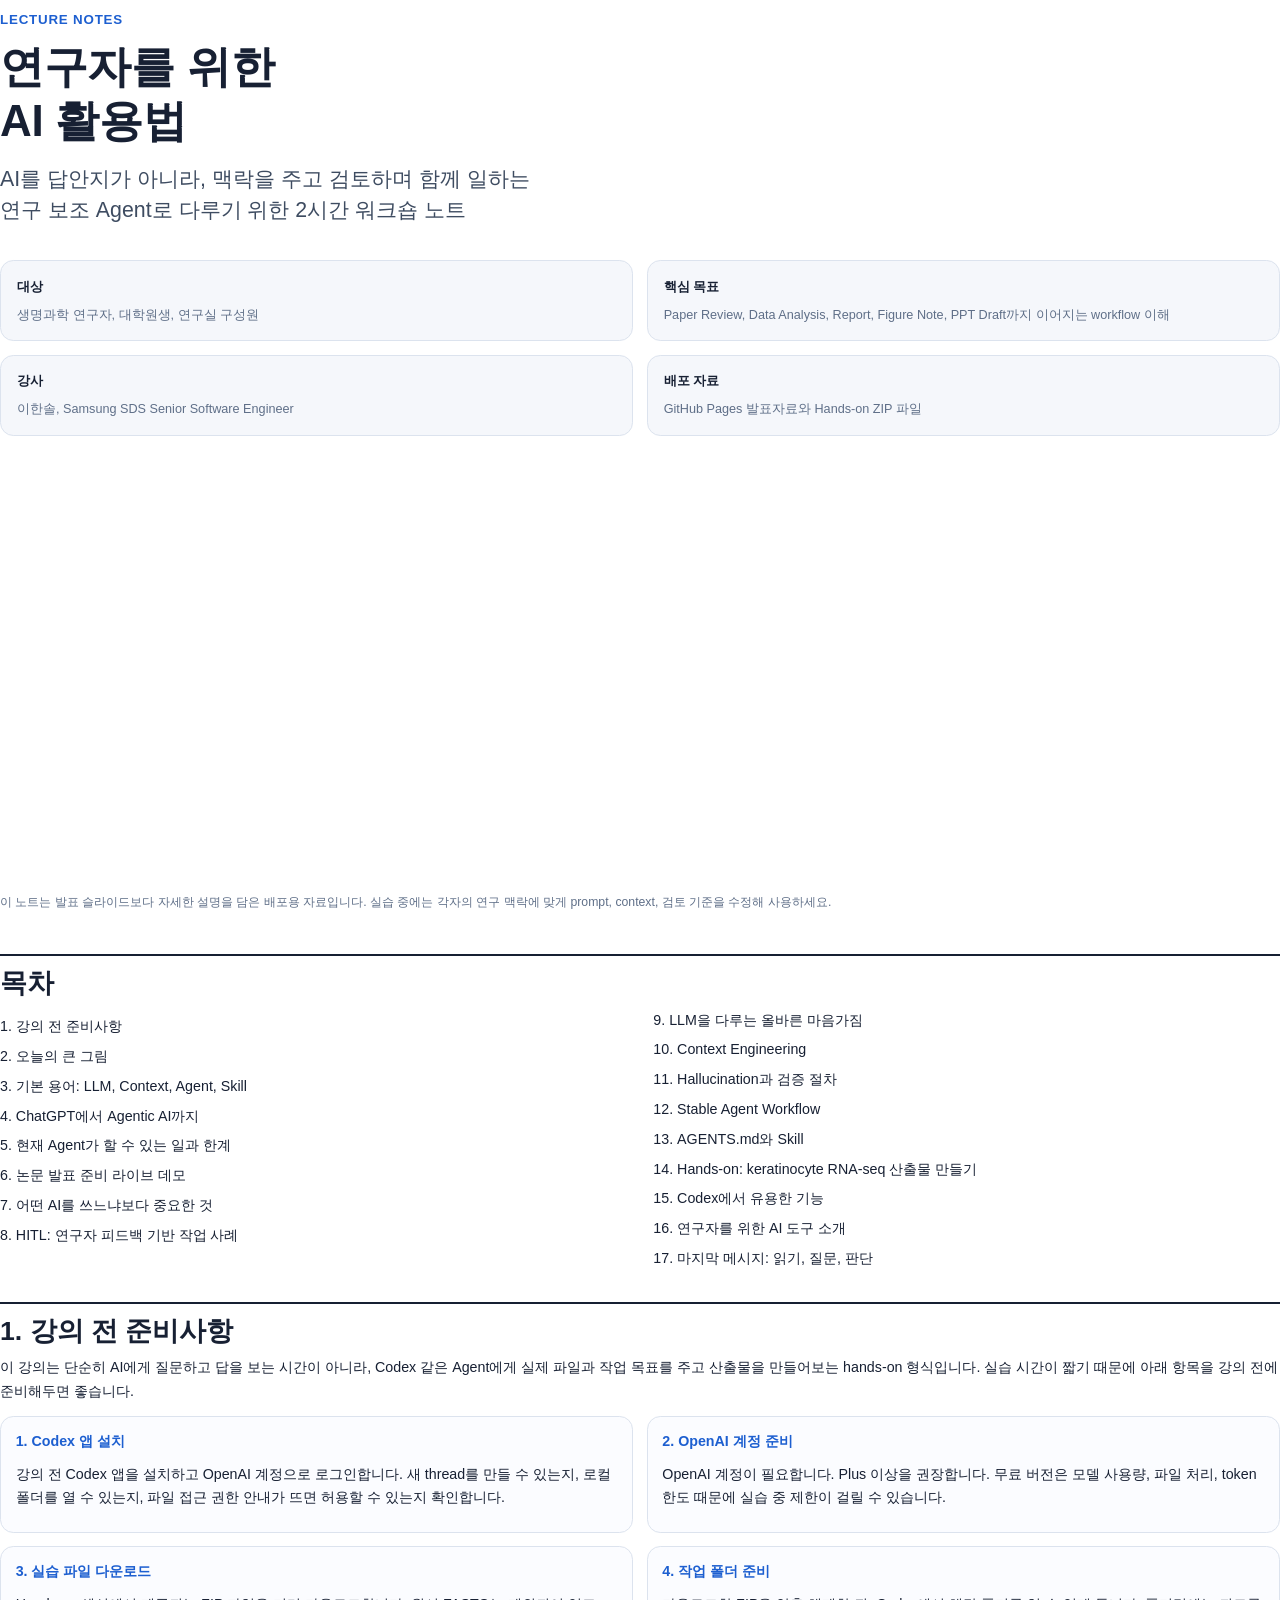
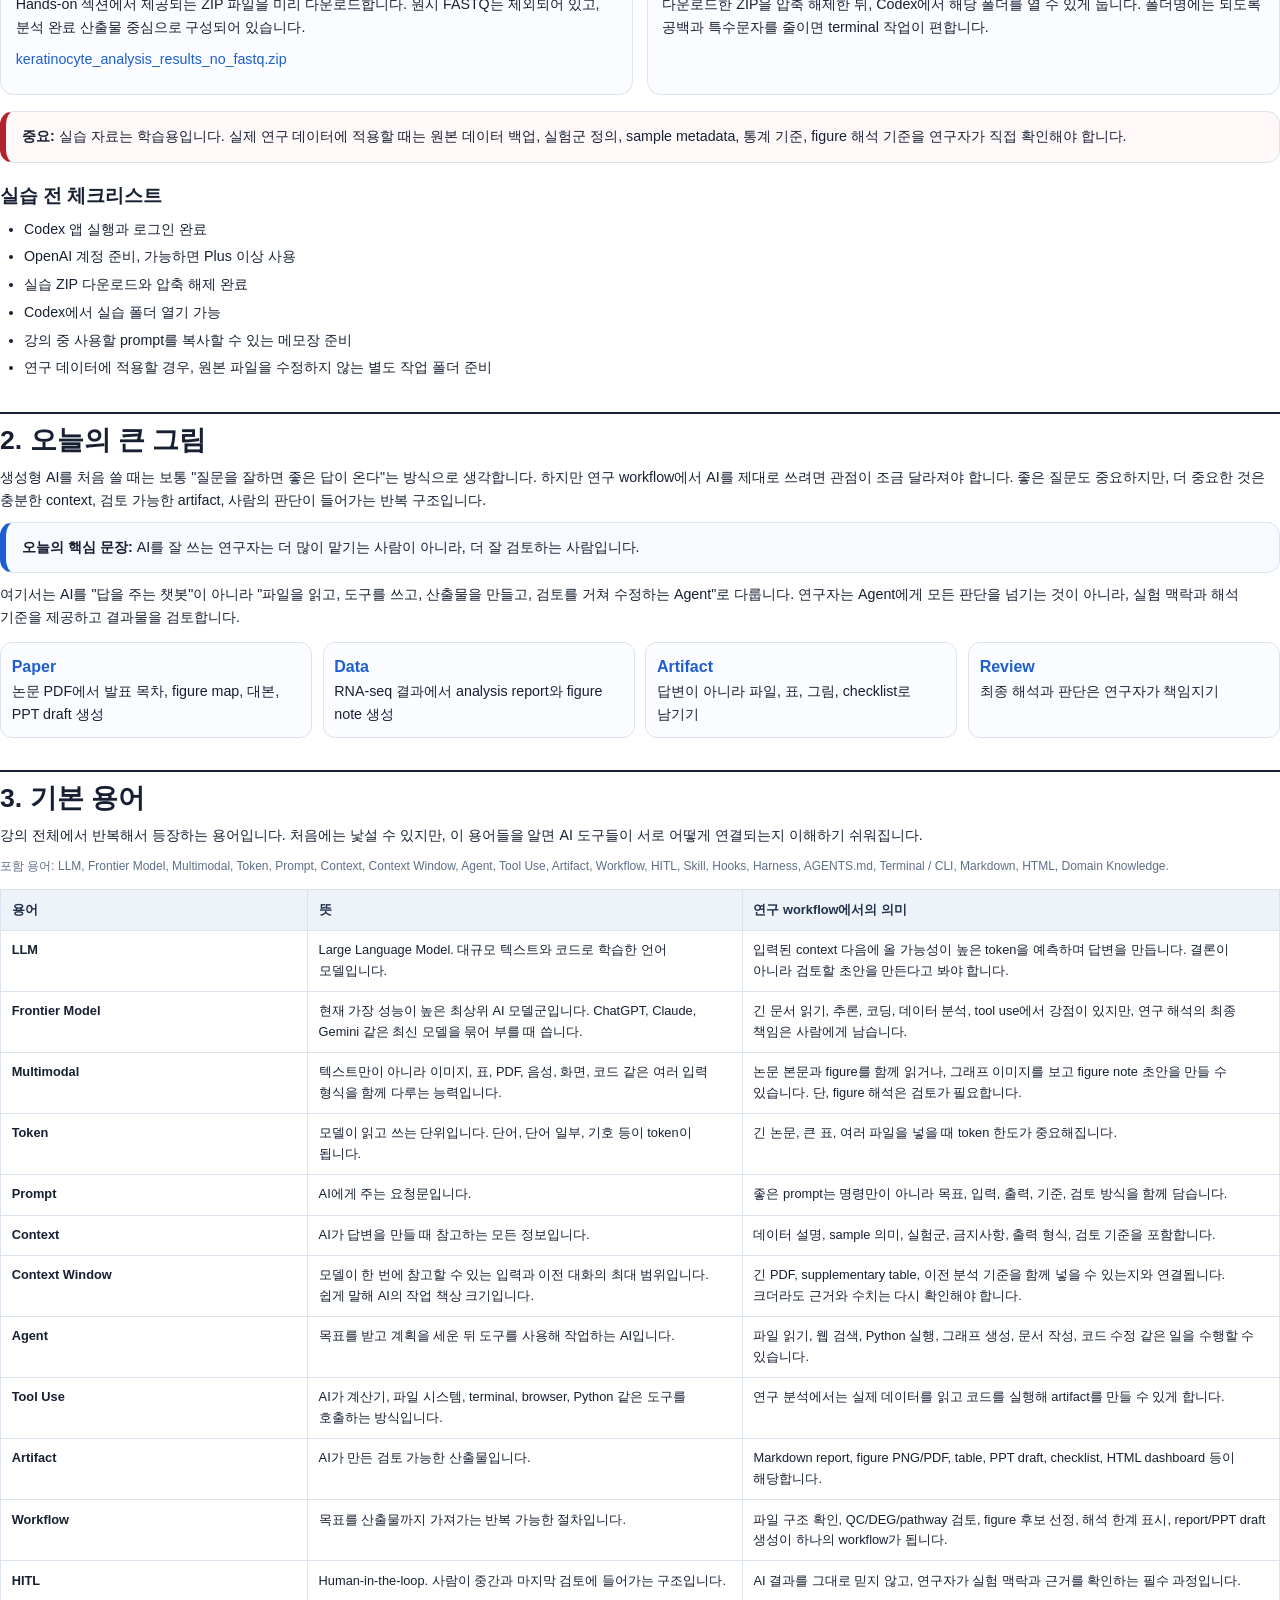
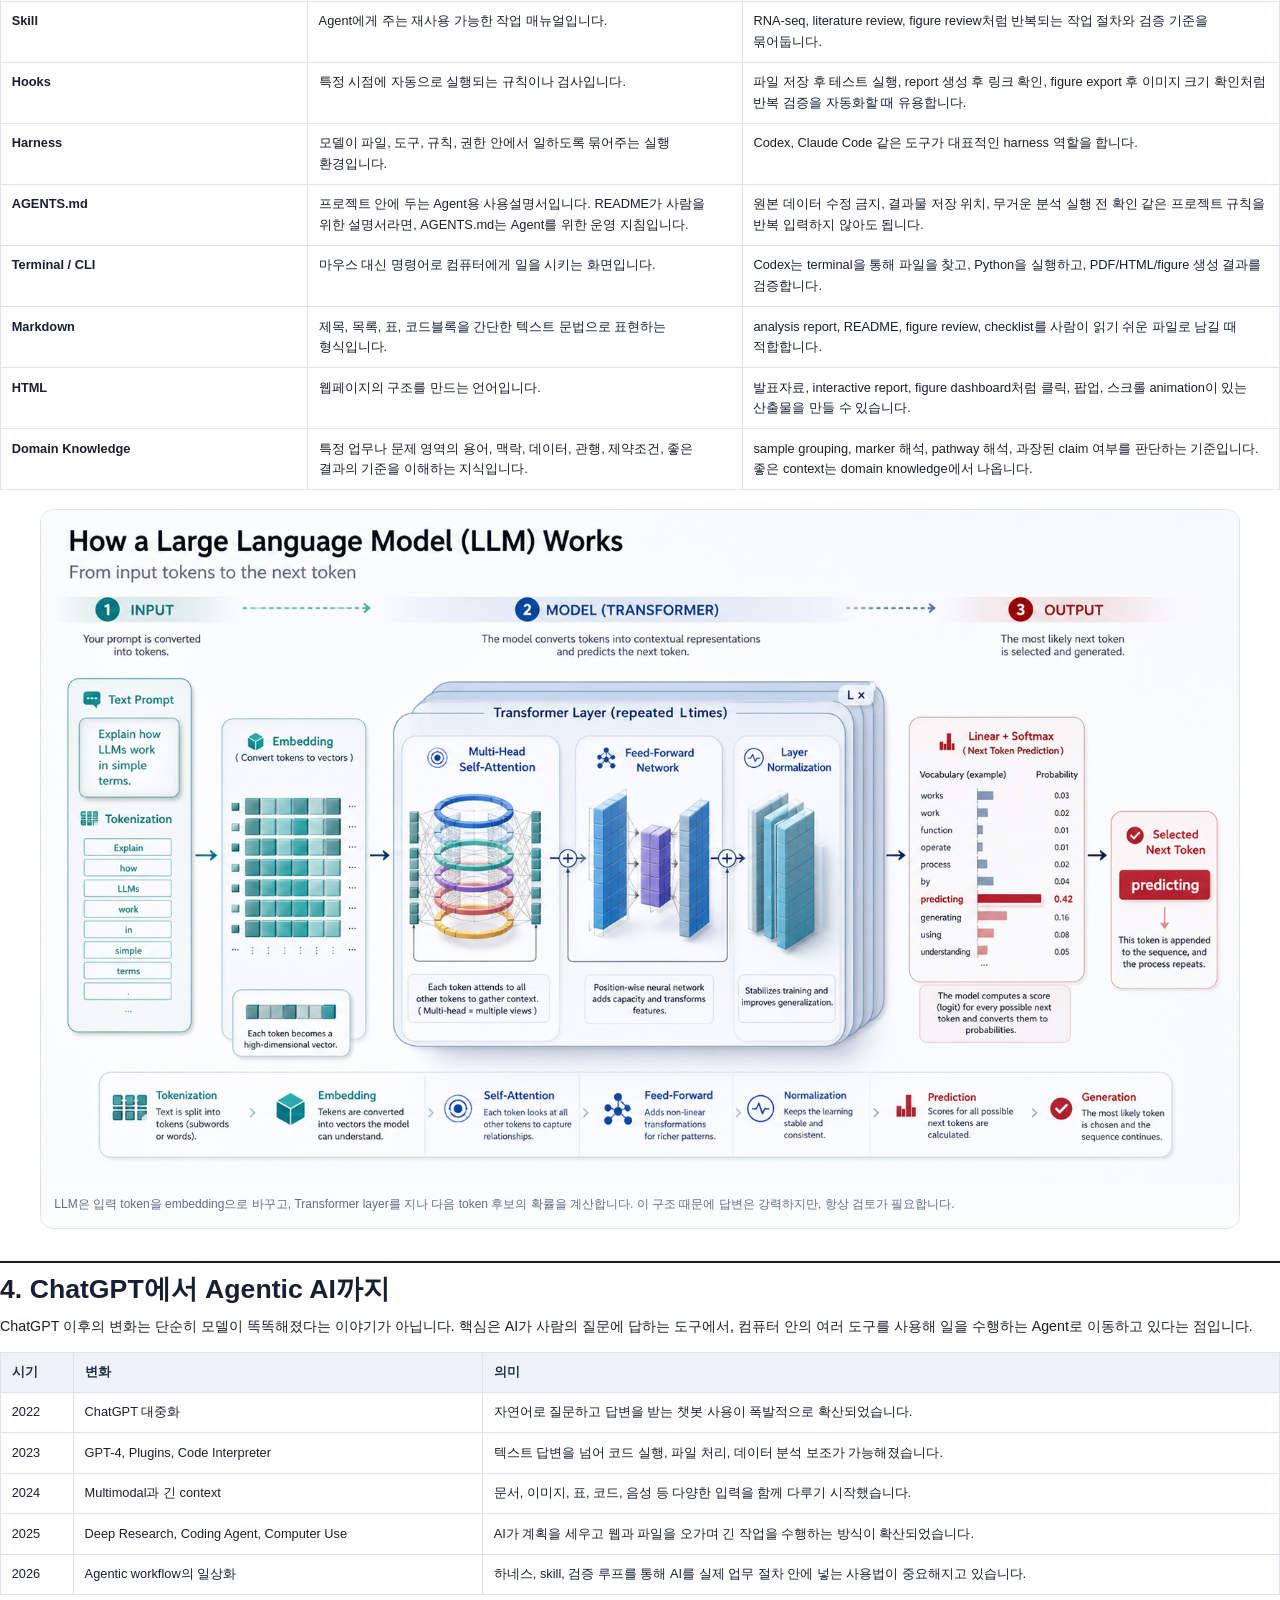
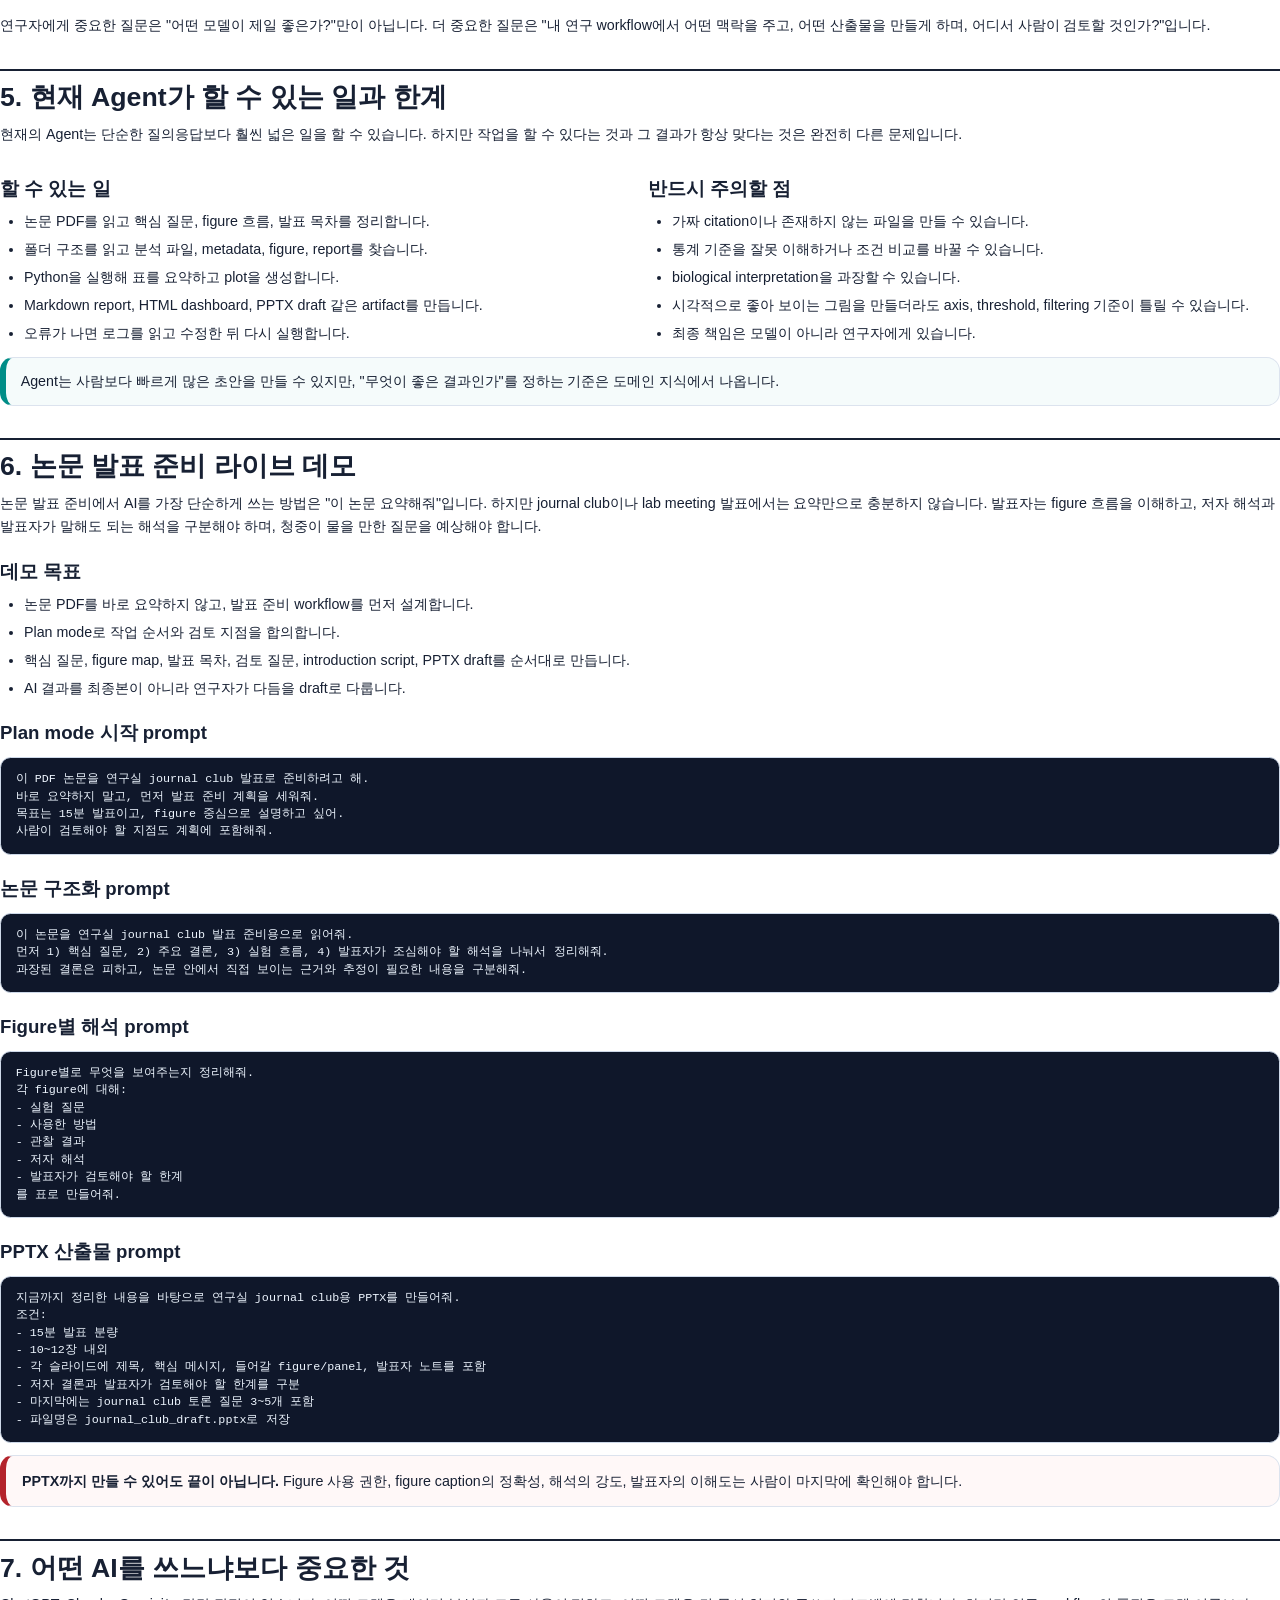
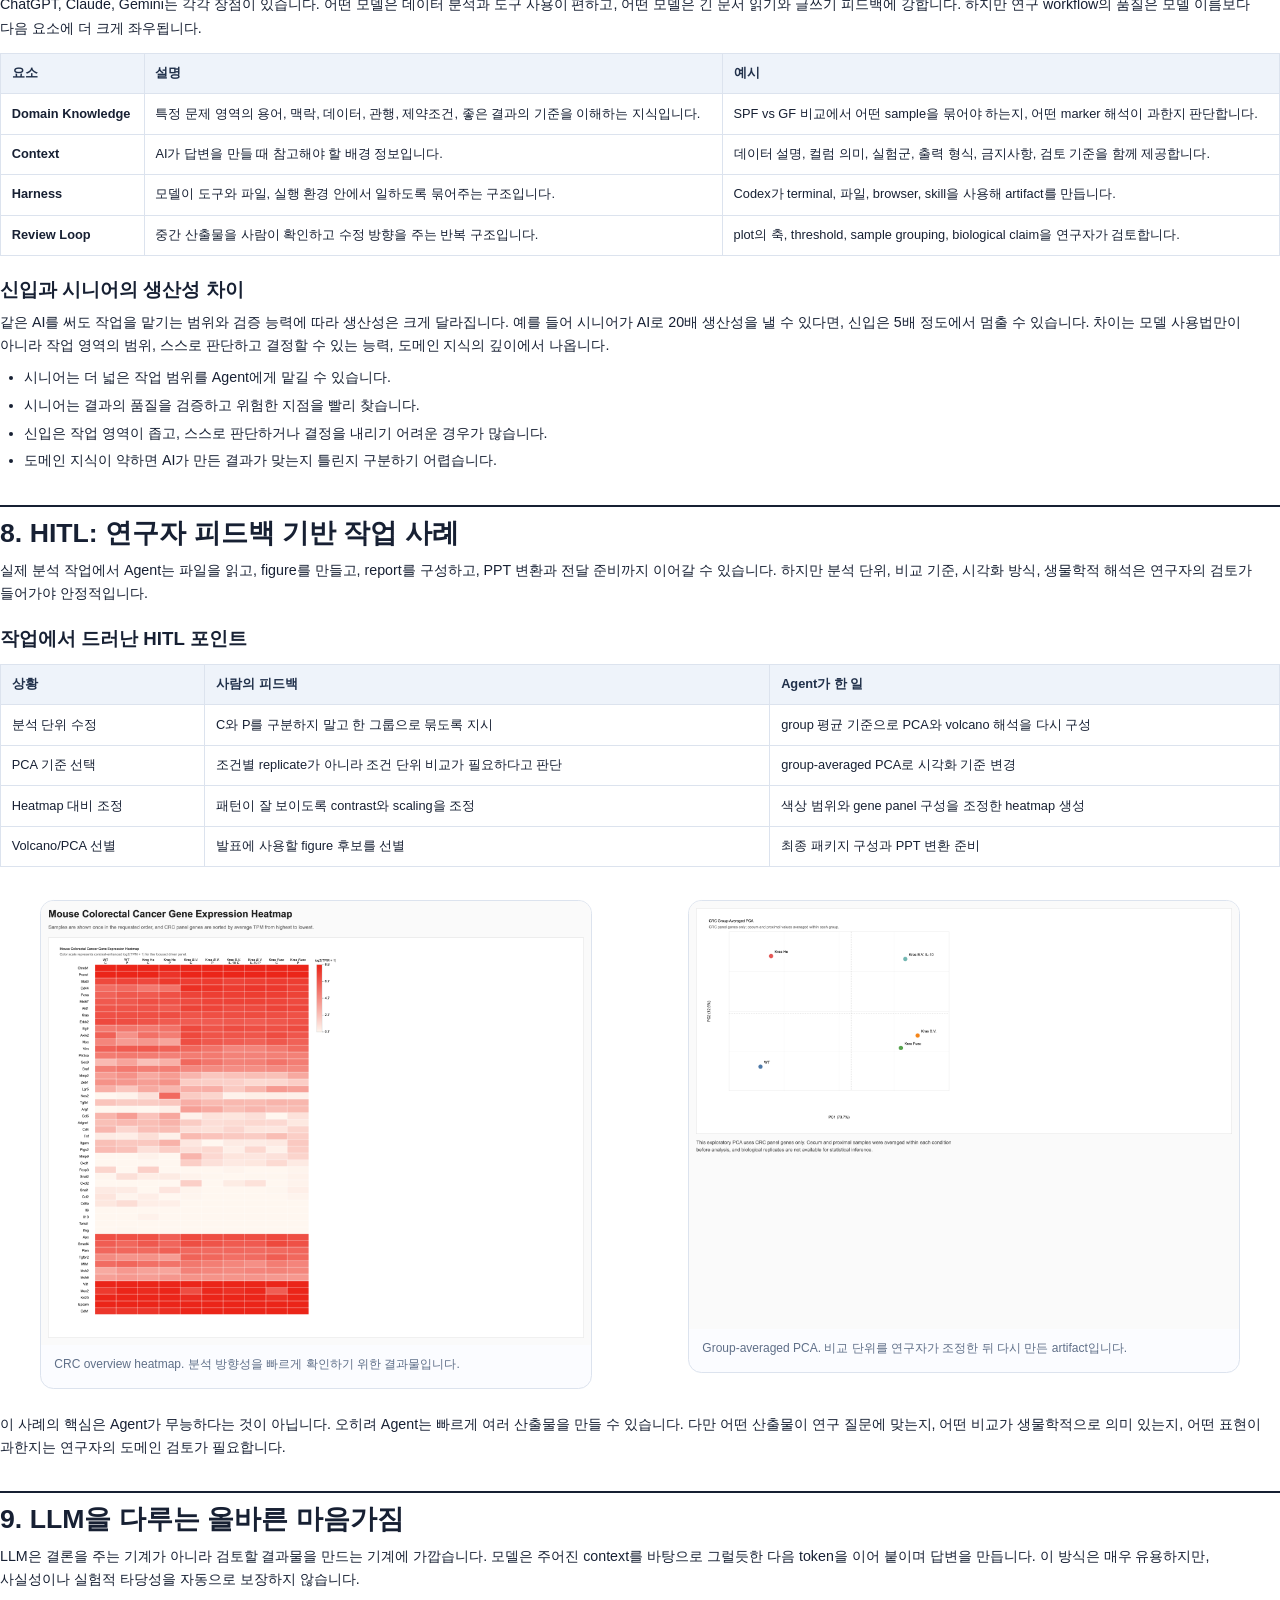
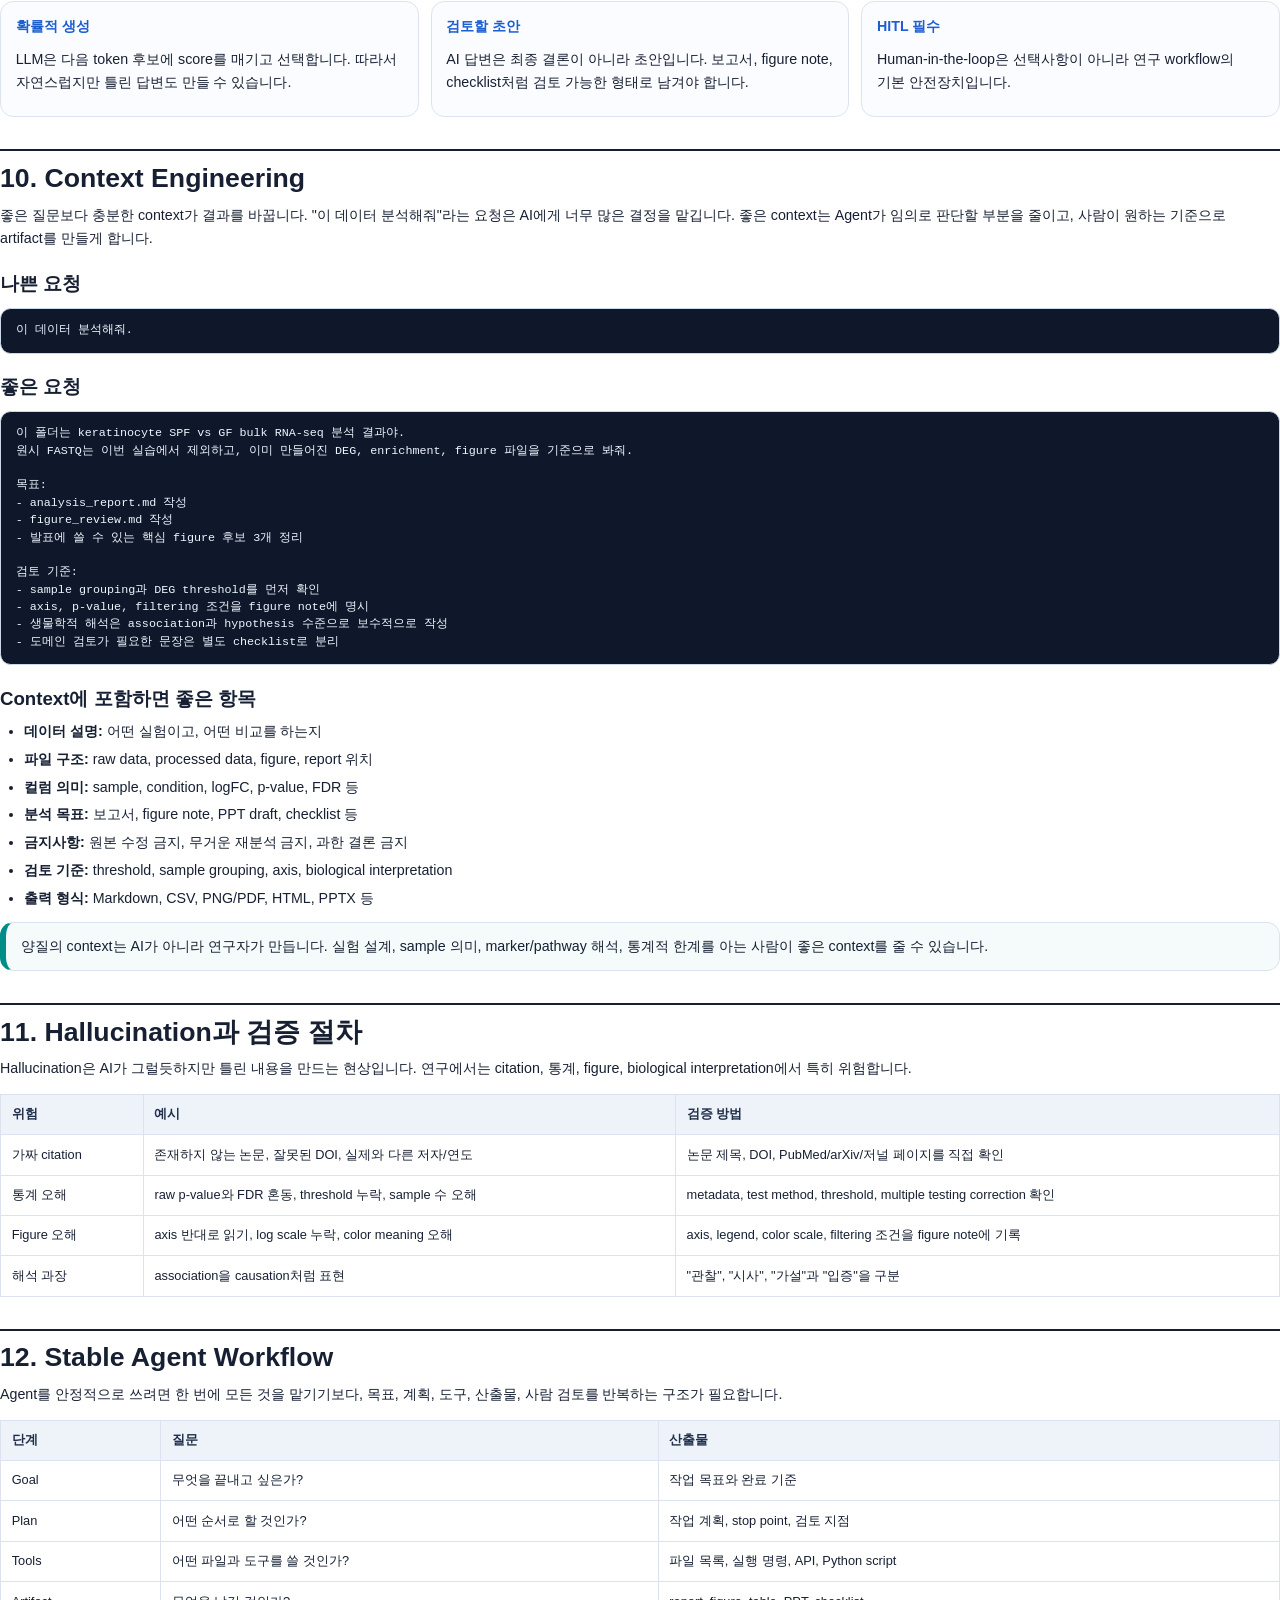
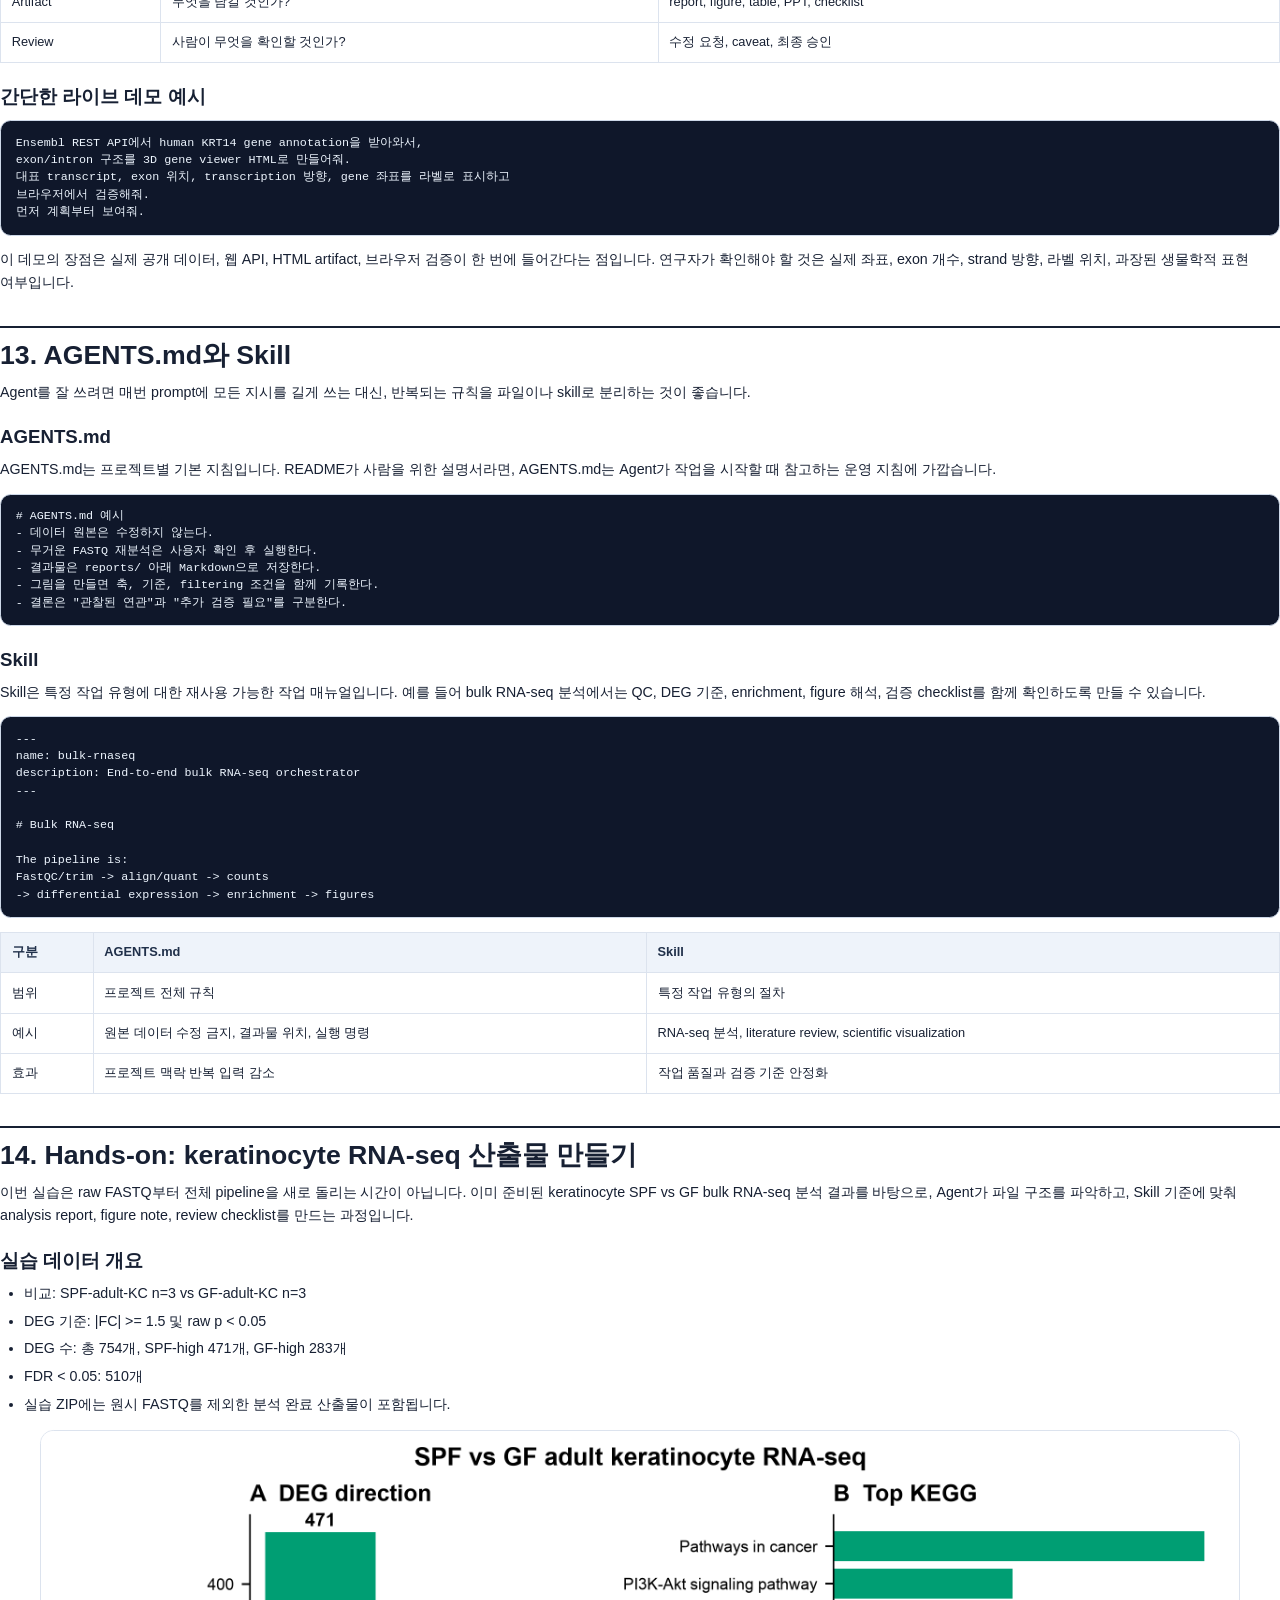
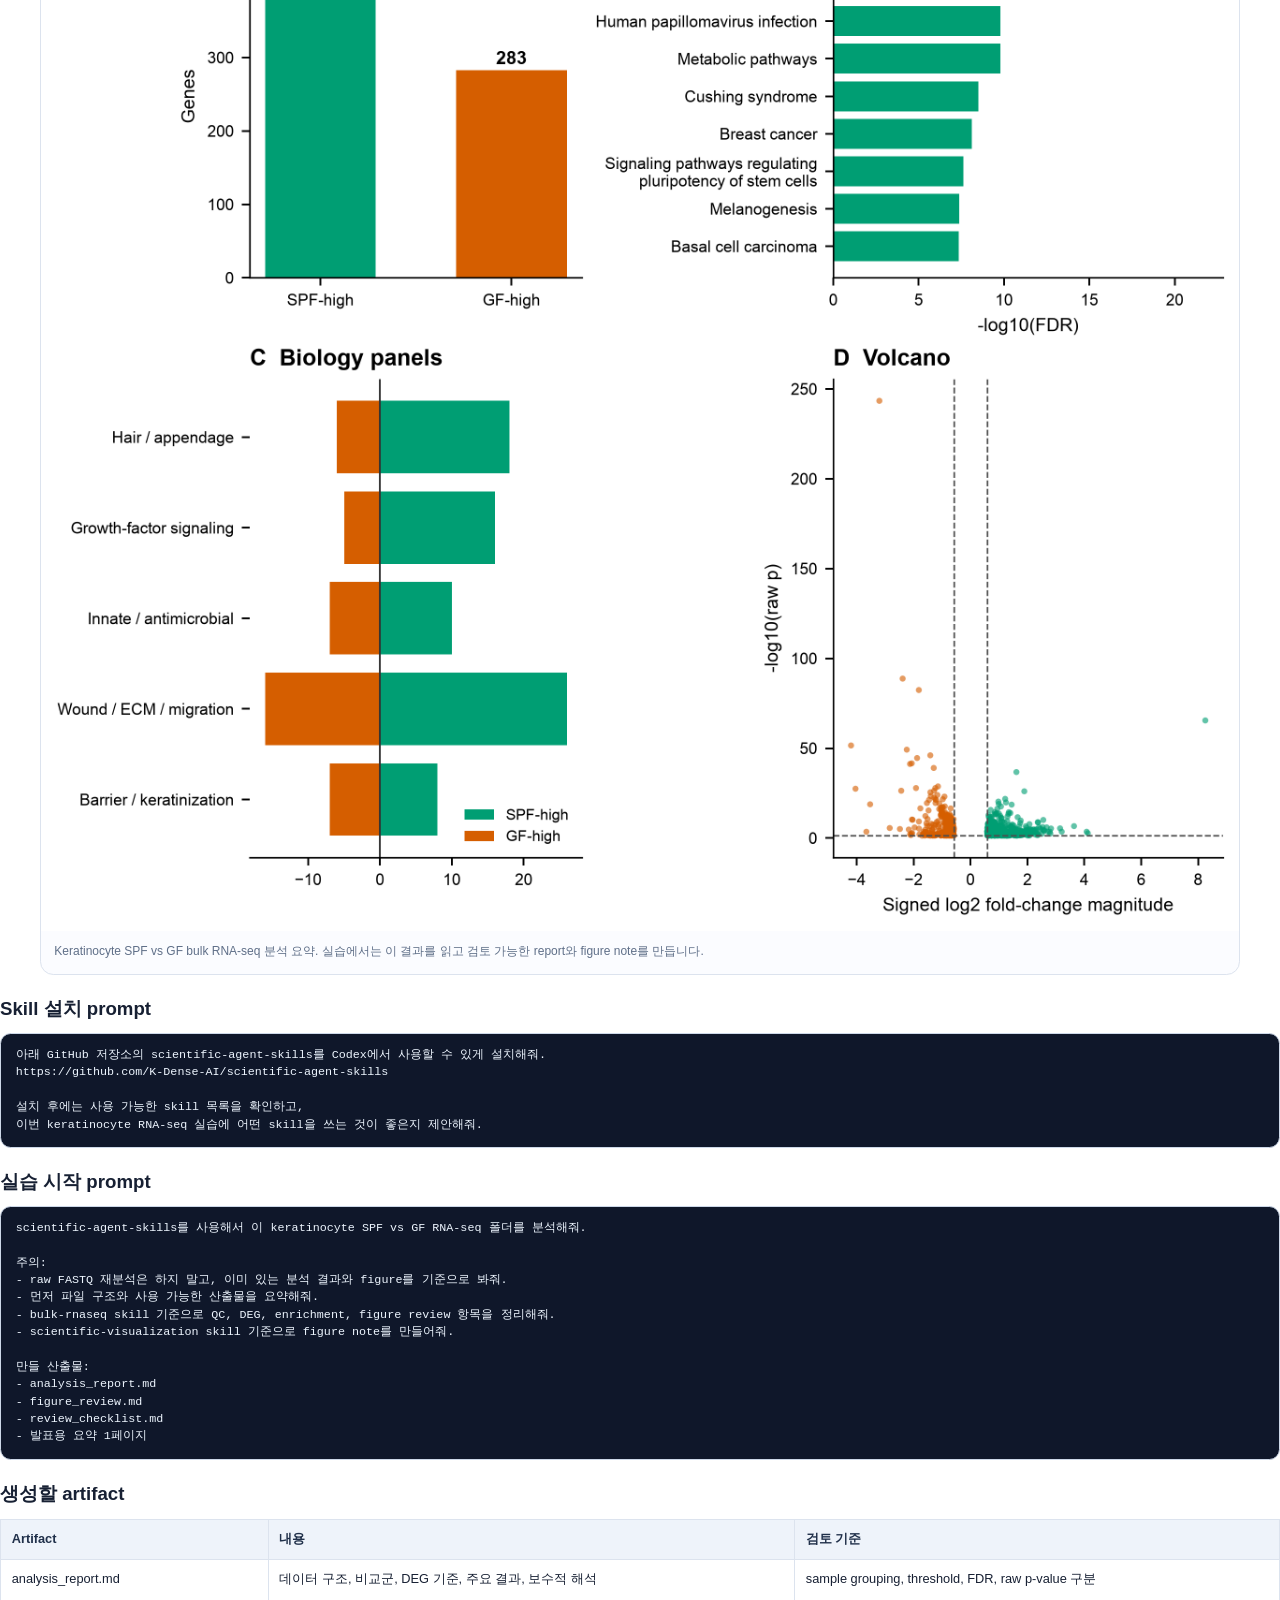
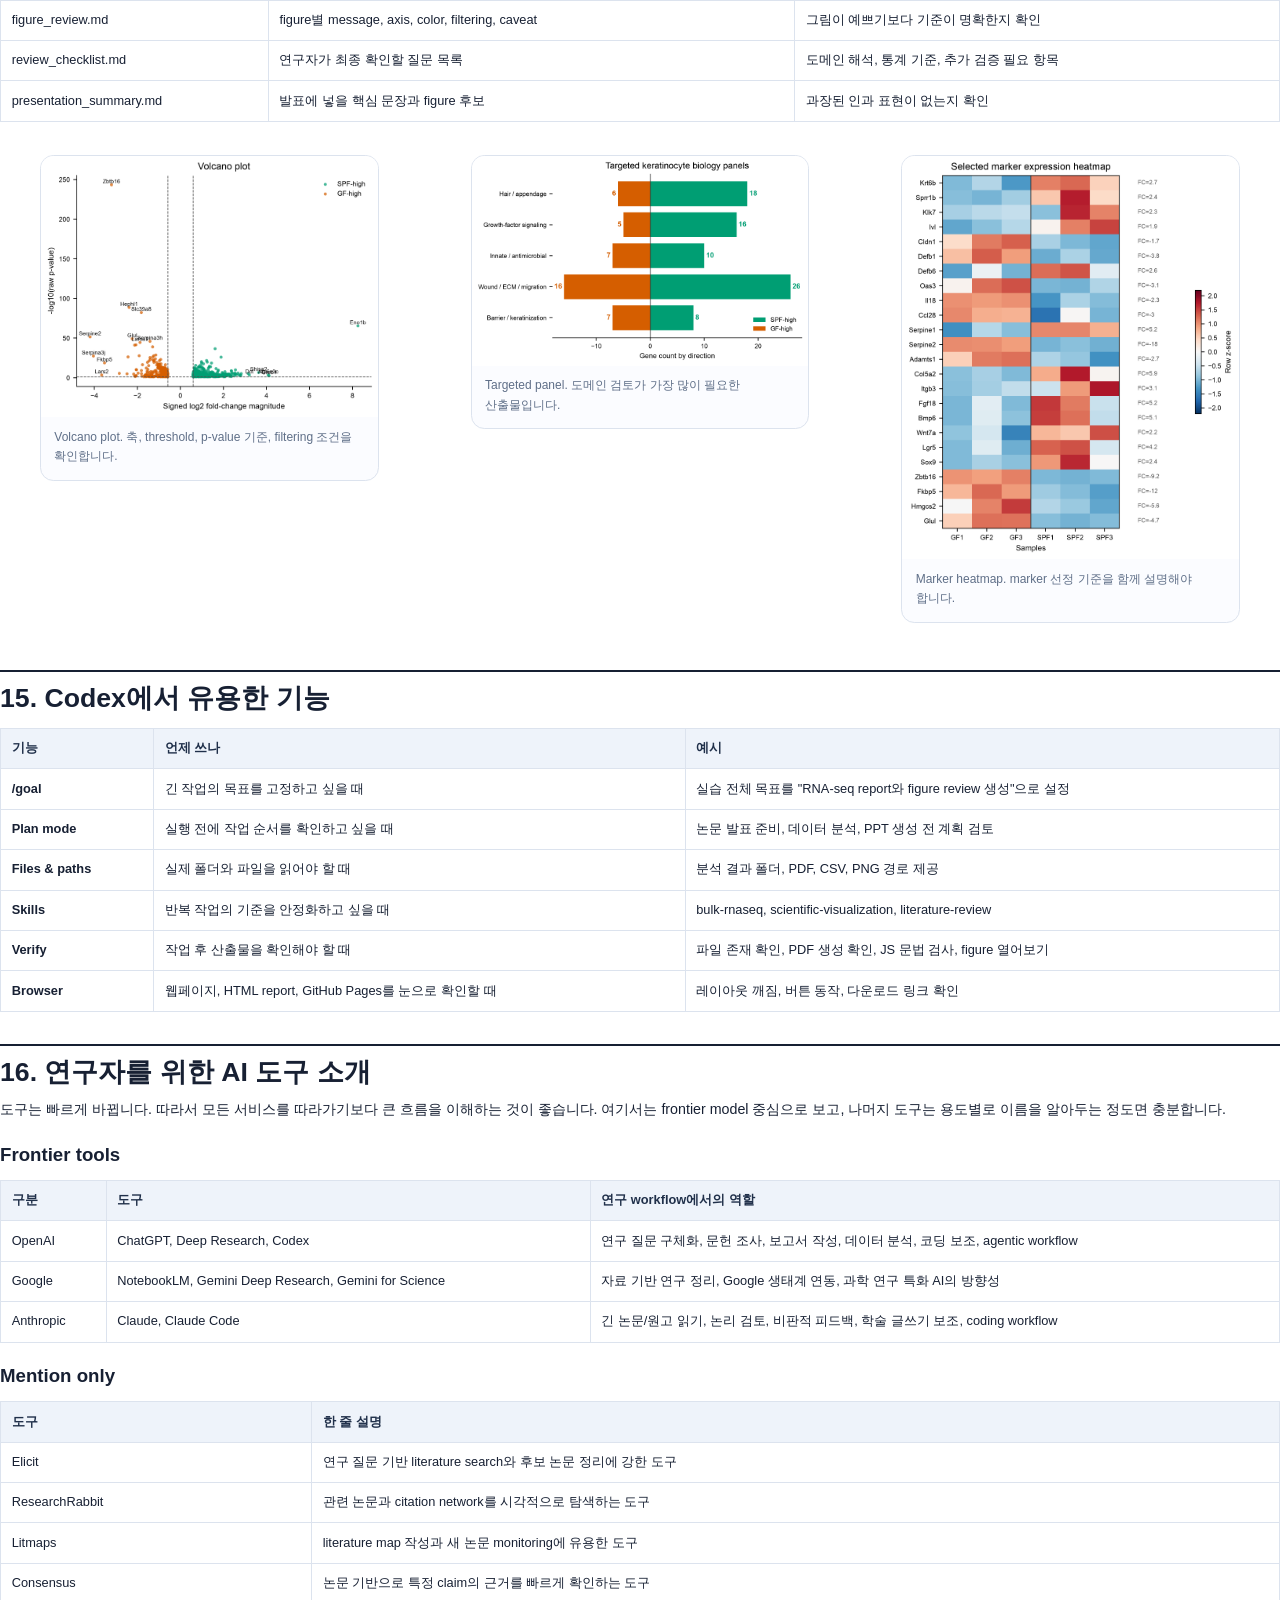
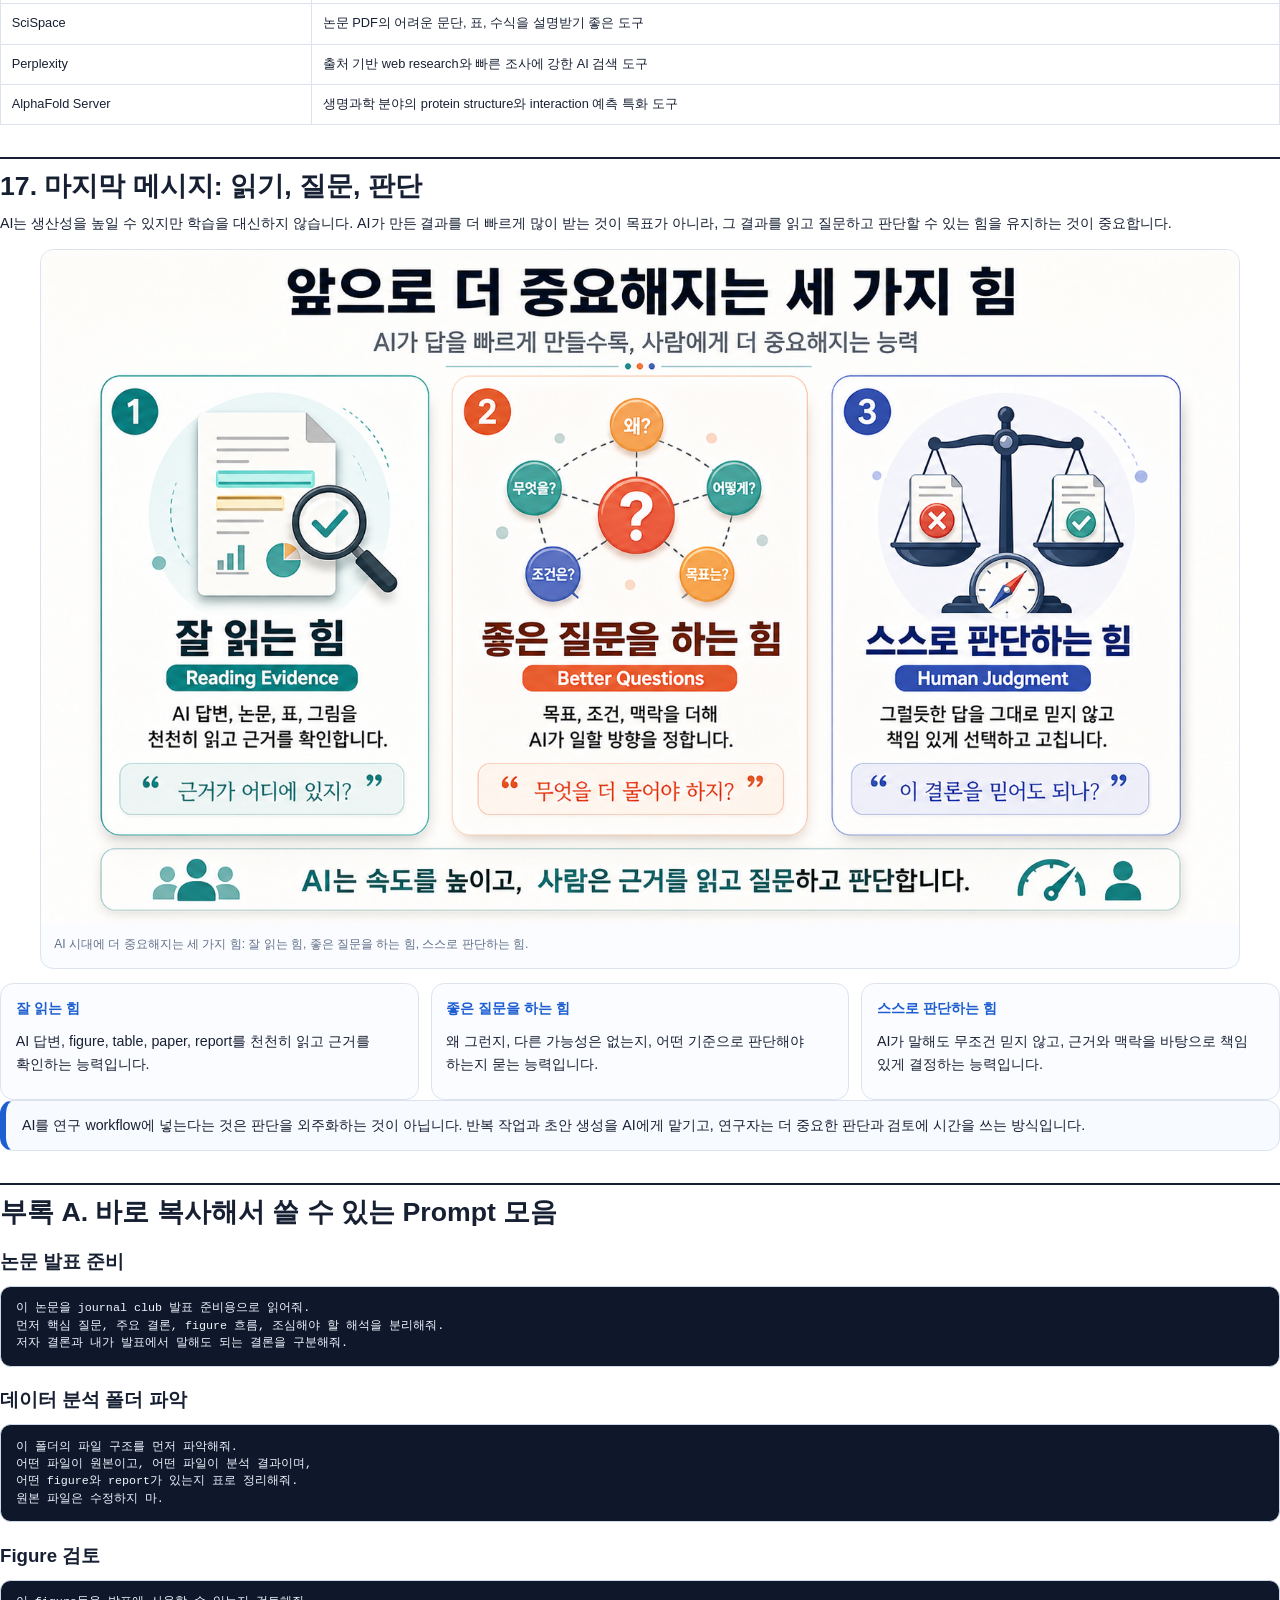
==== lecture-notes/ryus-lab-ai-lecture-notes.html @ 54bb50d1 "Anonymize research review case references" ====
<!doctype html>
<html lang="ko">
<head>
  <meta charset="utf-8" />
  <meta name="viewport" content="width=device-width, initial-scale=1" />
  <title>연구자를 위한 AI 활용법 강의 노트</title>
  <style>
    :root {
      --ink: #172033;
      --muted: #5f6f88;
      --light: #f5f7fb;
      --line: #dce3ee;
      --blue: #1d5fd0;
      --teal: #008d87;
      --red: #b4232b;
      --gold: #b7791f;
      --green: #247a4d;
    }

    @page {
      size: A4;
      margin: 18mm 16mm 18mm 16mm;
    }

    * {
      box-sizing: border-box;
    }

    body {
      margin: 0;
      color: var(--ink);
      background: white;
      font-family: "Apple SD Gothic Neo", "Noto Sans KR", "Malgun Gothic", Arial, sans-serif;
      font-size: 10.7pt;
      line-height: 1.62;
      word-break: keep-all;
    }

    a {
      color: var(--blue);
      text-decoration: none;
    }

    h1, h2, h3, h4 {
      margin: 0;
      line-height: 1.22;
      letter-spacing: 0;
      page-break-after: avoid;
    }

    h1 {
      font-size: 33pt;
      letter-spacing: -0.2pt;
    }

    h2 {
      margin-top: 24pt;
      padding-top: 8pt;
      border-top: 2px solid var(--ink);
      font-size: 20pt;
    }

    h3 {
      margin-top: 17pt;
      font-size: 14pt;
    }

    h4 {
      margin-top: 12pt;
      color: var(--blue);
      font-size: 11.5pt;
    }

    p {
      margin: 7pt 0;
    }

    ul, ol {
      margin: 7pt 0 9pt 18pt;
      padding: 0;
    }

    li {
      margin: 3.5pt 0;
    }

    code {
      padding: 1pt 3pt;
      border-radius: 4pt;
      background: #eef3fa;
      font-family: "SFMono-Regular", Consolas, monospace;
      font-size: 9pt;
    }

    pre {
      margin: 9pt 0;
      padding: 10pt 11pt;
      border: 1px solid #cdd8e8;
      border-radius: 8pt;
      background: #0f172a;
      color: #eef6ff;
      font-family: "SFMono-Regular", Consolas, monospace;
      font-size: 8.8pt;
      line-height: 1.48;
      white-space: pre-wrap;
      word-break: keep-all;
    }

    table {
      width: 100%;
      margin: 10pt 0 14pt;
      border-collapse: collapse;
      font-size: 9.6pt;
    }

    th, td {
      padding: 7pt 8pt;
      border: 1px solid var(--line);
      vertical-align: top;
    }

    th {
      background: #eef3fa;
      color: #20304a;
      text-align: left;
      font-weight: 800;
    }

    img {
      display: block;
      max-width: 100%;
      height: auto;
      border-radius: 10pt;
    }

    .cover {
      display: flex;
      min-height: 244mm;
      flex-direction: column;
      justify-content: space-between;
      page-break-after: always;
    }

    .eyebrow {
      color: var(--blue);
      font-size: 10pt;
      font-weight: 800;
      letter-spacing: 0.6pt;
      text-transform: uppercase;
    }

    .subtitle {
      margin-top: 12pt;
      color: #3e4c61;
      font-size: 16pt;
      line-height: 1.45;
    }

    .cover-meta {
      display: grid;
      grid-template-columns: 1fr 1fr;
      gap: 10pt;
      margin-top: 26pt;
    }

    .meta-card,
    .note,
    .callout,
    .warning,
    .check-card,
    .figure-card {
      border: 1px solid var(--line);
      border-radius: 10pt;
      background: #fff;
      page-break-inside: avoid;
    }

    .meta-card {
      padding: 11pt 12pt;
      background: var(--light);
    }

    .meta-card strong {
      display: block;
      margin-bottom: 4pt;
      font-size: 10pt;
    }

    .meta-card span {
      color: var(--muted);
      font-size: 9.5pt;
    }

    .cover-footer {
      color: var(--muted);
      font-size: 9.2pt;
    }

    .toc {
      page-break-after: always;
    }

    .toc ol {
      columns: 2;
      column-gap: 20pt;
      margin-left: 0;
      list-style-position: inside;
    }

    .toc li {
      break-inside: avoid;
      margin: 5pt 0;
    }

    .prep-grid {
      display: grid;
      grid-template-columns: 1fr 1fr;
      gap: 10pt;
      margin: 10pt 0 12pt;
    }

    .check-card {
      padding: 10pt 11pt;
      background: #fbfcff;
    }

    .check-card strong {
      display: block;
      margin-bottom: 4pt;
      color: var(--blue);
    }

    .callout {
      padding: 10pt 12pt;
      border-left: 5pt solid var(--blue);
      background: #f7faff;
    }

    .warning {
      padding: 10pt 12pt;
      border-left: 5pt solid var(--red);
      background: #fff8f8;
    }

    .note {
      padding: 9pt 11pt;
      border-left: 5pt solid var(--teal);
      background: #f5fbfb;
    }

    .tag-list {
      display: flex;
      flex-wrap: wrap;
      gap: 5pt;
      margin: 9pt 0;
    }

    .tag-list span {
      padding: 4pt 7pt;
      border: 1px solid var(--line);
      border-radius: 999pt;
      background: #fff;
      color: #334155;
      font-size: 8.8pt;
      font-weight: 700;
    }

    .two-col {
      display: grid;
      grid-template-columns: 1fr 1fr;
      gap: 12pt;
      align-items: start;
    }

    .three-col {
      display: grid;
      grid-template-columns: repeat(3, 1fr);
      gap: 9pt;
      align-items: start;
    }

    .figure-card {
      overflow: hidden;
      background: #fbfcff;
    }

    .figure-card img {
      width: 100%;
      border-radius: 0;
    }

    .figure-card figcaption {
      padding: 8pt 10pt 10pt;
      color: var(--muted);
      font-size: 9pt;
    }

    .page-break {
      page-break-before: always;
    }

    .small {
      color: var(--muted);
      font-size: 9pt;
    }

    .kpi {
      display: grid;
      grid-template-columns: repeat(4, 1fr);
      gap: 8pt;
      margin: 10pt 0;
    }

    .kpi div {
      padding: 8pt;
      border: 1px solid var(--line);
      border-radius: 9pt;
      background: #fbfcff;
    }

    .kpi strong {
      display: block;
      color: var(--blue);
      font-size: 12pt;
    }

    .section-label {
      margin-top: 18pt;
      color: var(--muted);
      font-size: 9pt;
      font-weight: 800;
      text-transform: uppercase;
    }

    .compact-list li {
      margin: 2.5pt 0;
    }

    .term-table th:first-child,
    .term-table td:first-child {
      width: 24%;
      white-space: nowrap;
    }

    .term-table th:nth-child(2),
    .term-table td:nth-child(2) {
      width: 34%;
    }

    .term-table tr {
      page-break-inside: avoid;
    }

    @media print {
      .no-print {
        display: none;
      }
    }
  </style>
</head>
<body>
  <section class="cover">
    <div>
      <p class="eyebrow">Lecture Notes</p>
      <h1>연구자를 위한<br>AI 활용법</h1>
      <p class="subtitle">
        AI를 답안지가 아니라, 맥락을 주고 검토하며 함께 일하는<br>
        연구 보조 Agent로 다루기 위한 2시간 워크숍 노트
      </p>
      <div class="cover-meta">
        <div class="meta-card">
          <strong>대상</strong>
          <span>생명과학 연구자, 대학원생, 연구실 구성원</span>
        </div>
        <div class="meta-card">
          <strong>핵심 목표</strong>
          <span>Paper Review, Data Analysis, Report, Figure Note, PPT Draft까지 이어지는 workflow 이해</span>
        </div>
        <div class="meta-card">
          <strong>강사</strong>
          <span>이한솔, Samsung SDS Senior Software Engineer</span>
        </div>
        <div class="meta-card">
          <strong>배포 자료</strong>
          <span>GitHub Pages 발표자료와 Hands-on ZIP 파일</span>
        </div>
      </div>
    </div>
    <p class="cover-footer">
      이 노트는 발표 슬라이드보다 자세한 설명을 담은 배포용 자료입니다. 실습 중에는 각자의 연구 맥락에 맞게 prompt, context, 검토 기준을 수정해 사용하세요.
    </p>
  </section>

  <section class="toc">
    <h2>목차</h2>
    <ol>
      <li>강의 전 준비사항</li>
      <li>오늘의 큰 그림</li>
      <li>기본 용어: LLM, Context, Agent, Skill</li>
      <li>ChatGPT에서 Agentic AI까지</li>
      <li>현재 Agent가 할 수 있는 일과 한계</li>
      <li>논문 발표 준비 라이브 데모</li>
      <li>어떤 AI를 쓰느냐보다 중요한 것</li>
      <li>HITL: 연구자 피드백 기반 작업 사례</li>
      <li>LLM을 다루는 올바른 마음가짐</li>
      <li>Context Engineering</li>
      <li>Hallucination과 검증 절차</li>
      <li>Stable Agent Workflow</li>
      <li>AGENTS.md와 Skill</li>
      <li>Hands-on: keratinocyte RNA-seq 산출물 만들기</li>
      <li>Codex에서 유용한 기능</li>
      <li>연구자를 위한 AI 도구 소개</li>
      <li>마지막 메시지: 읽기, 질문, 판단</li>
    </ol>
  </section>

  <section>
    <h2>1. 강의 전 준비사항</h2>
    <p>
      이 강의는 단순히 AI에게 질문하고 답을 보는 시간이 아니라, Codex 같은 Agent에게 실제 파일과 작업 목표를 주고 산출물을 만들어보는 hands-on 형식입니다. 실습 시간이 짧기 때문에 아래 항목을 강의 전에 준비해두면 좋습니다.
    </p>

    <div class="prep-grid">
      <div class="check-card">
        <strong>1. Codex 앱 설치</strong>
        <p>강의 전 Codex 앱을 설치하고 OpenAI 계정으로 로그인합니다. 새 thread를 만들 수 있는지, 로컬 폴더를 열 수 있는지, 파일 접근 권한 안내가 뜨면 허용할 수 있는지 확인합니다.</p>
      </div>
      <div class="check-card">
        <strong>2. OpenAI 계정 준비</strong>
        <p>OpenAI 계정이 필요합니다. Plus 이상을 권장합니다. 무료 버전은 모델 사용량, 파일 처리, token 한도 때문에 실습 중 제한이 걸릴 수 있습니다.</p>
      </div>
      <div class="check-card">
        <strong>3. 실습 파일 다운로드</strong>
        <p>Hands-on 섹션에서 제공되는 ZIP 파일을 미리 다운로드합니다. 원시 FASTQ는 제외되어 있고, 분석 완료 산출물 중심으로 구성되어 있습니다.</p>
        <p><a href="https://hsolemio-lee.github.io/ryus-lab-ai-lecture/assets/downloads/keratinocyte_analysis_results_no_fastq.zip">keratinocyte_analysis_results_no_fastq.zip</a></p>
      </div>
      <div class="check-card">
        <strong>4. 작업 폴더 준비</strong>
        <p>다운로드한 ZIP을 압축 해제한 뒤, Codex에서 해당 폴더를 열 수 있게 둡니다. 폴더명에는 되도록 공백과 특수문자를 줄이면 terminal 작업이 편합니다.</p>
      </div>
    </div>

    <div class="warning">
      <strong>중요:</strong> 실습 자료는 학습용입니다. 실제 연구 데이터에 적용할 때는 원본 데이터 백업, 실험군 정의, sample metadata, 통계 기준, figure 해석 기준을 연구자가 직접 확인해야 합니다.
    </div>

    <h3>실습 전 체크리스트</h3>
    <ul>
      <li>Codex 앱 실행과 로그인 완료</li>
      <li>OpenAI 계정 준비, 가능하면 Plus 이상 사용</li>
      <li>실습 ZIP 다운로드와 압축 해제 완료</li>
      <li>Codex에서 실습 폴더 열기 가능</li>
      <li>강의 중 사용할 prompt를 복사할 수 있는 메모장 준비</li>
      <li>연구 데이터에 적용할 경우, 원본 파일을 수정하지 않는 별도 작업 폴더 준비</li>
    </ul>
  </section>

  <section>
    <h2>2. 오늘의 큰 그림</h2>
    <p>
      생성형 AI를 처음 쓸 때는 보통 "질문을 잘하면 좋은 답이 온다"는 방식으로 생각합니다. 하지만 연구 workflow에서 AI를 제대로 쓰려면 관점이 조금 달라져야 합니다. 좋은 질문도 중요하지만, 더 중요한 것은 충분한 context, 검토 가능한 artifact, 사람의 판단이 들어가는 반복 구조입니다.
    </p>
    <div class="callout">
      <strong>오늘의 핵심 문장:</strong> AI를 잘 쓰는 연구자는 더 많이 맡기는 사람이 아니라, 더 잘 검토하는 사람입니다.
    </div>
    <p>
      여기서는 AI를 "답을 주는 챗봇"이 아니라 "파일을 읽고, 도구를 쓰고, 산출물을 만들고, 검토를 거쳐 수정하는 Agent"로 다룹니다. 연구자는 Agent에게 모든 판단을 넘기는 것이 아니라, 실험 맥락과 해석 기준을 제공하고 결과물을 검토합니다.
    </p>
    <div class="kpi">
      <div><strong>Paper</strong><span>논문 PDF에서 발표 목차, figure map, 대본, PPT draft 생성</span></div>
      <div><strong>Data</strong><span>RNA-seq 결과에서 analysis report와 figure note 생성</span></div>
      <div><strong>Artifact</strong><span>답변이 아니라 파일, 표, 그림, checklist로 남기기</span></div>
      <div><strong>Review</strong><span>최종 해석과 판단은 연구자가 책임지기</span></div>
    </div>
  </section>

  <section>
    <h2>3. 기본 용어</h2>
    <p>
      강의 전체에서 반복해서 등장하는 용어입니다. 처음에는 낯설 수 있지만, 이 용어들을 알면 AI 도구들이 서로 어떻게 연결되는지 이해하기 쉬워집니다.
    </p>
    <p class="small">
      포함 용어: LLM, Frontier Model, Multimodal, Token, Prompt, Context, Context Window, Agent, Tool Use, Artifact, Workflow, HITL, Skill, Hooks, Harness, AGENTS.md, Terminal / CLI, Markdown, HTML, Domain Knowledge.
    </p>

    <table class="term-table">
      <thead>
        <tr><th>용어</th><th>뜻</th><th>연구 workflow에서의 의미</th></tr>
      </thead>
      <tbody>
        <tr>
          <td><strong>LLM</strong></td>
          <td>Large Language Model. 대규모 텍스트와 코드로 학습한 언어 모델입니다.</td>
          <td>입력된 context 다음에 올 가능성이 높은 token을 예측하며 답변을 만듭니다. 결론이 아니라 검토할 초안을 만든다고 봐야 합니다.</td>
        </tr>
        <tr>
          <td><strong>Frontier Model</strong></td>
          <td>현재 가장 성능이 높은 최상위 AI 모델군입니다. ChatGPT, Claude, Gemini 같은 최신 모델을 묶어 부를 때 씁니다.</td>
          <td>긴 문서 읽기, 추론, 코딩, 데이터 분석, tool use에서 강점이 있지만, 연구 해석의 최종 책임은 사람에게 남습니다.</td>
        </tr>
        <tr>
          <td><strong>Multimodal</strong></td>
          <td>텍스트만이 아니라 이미지, 표, PDF, 음성, 화면, 코드 같은 여러 입력 형식을 함께 다루는 능력입니다.</td>
          <td>논문 본문과 figure를 함께 읽거나, 그래프 이미지를 보고 figure note 초안을 만들 수 있습니다. 단, figure 해석은 검토가 필요합니다.</td>
        </tr>
        <tr>
          <td><strong>Token</strong></td>
          <td>모델이 읽고 쓰는 단위입니다. 단어, 단어 일부, 기호 등이 token이 됩니다.</td>
          <td>긴 논문, 큰 표, 여러 파일을 넣을 때 token 한도가 중요해집니다.</td>
        </tr>
        <tr>
          <td><strong>Prompt</strong></td>
          <td>AI에게 주는 요청문입니다.</td>
          <td>좋은 prompt는 명령만이 아니라 목표, 입력, 출력, 기준, 검토 방식을 함께 담습니다.</td>
        </tr>
        <tr>
          <td><strong>Context</strong></td>
          <td>AI가 답변을 만들 때 참고하는 모든 정보입니다.</td>
          <td>데이터 설명, sample 의미, 실험군, 금지사항, 출력 형식, 검토 기준을 포함합니다.</td>
        </tr>
        <tr>
          <td><strong>Context Window</strong></td>
          <td>모델이 한 번에 참고할 수 있는 입력과 이전 대화의 최대 범위입니다. 쉽게 말해 AI의 작업 책상 크기입니다.</td>
          <td>긴 PDF, supplementary table, 이전 분석 기준을 함께 넣을 수 있는지와 연결됩니다. 크더라도 근거와 수치는 다시 확인해야 합니다.</td>
        </tr>
        <tr>
          <td><strong>Agent</strong></td>
          <td>목표를 받고 계획을 세운 뒤 도구를 사용해 작업하는 AI입니다.</td>
          <td>파일 읽기, 웹 검색, Python 실행, 그래프 생성, 문서 작성, 코드 수정 같은 일을 수행할 수 있습니다.</td>
        </tr>
        <tr>
          <td><strong>Tool Use</strong></td>
          <td>AI가 계산기, 파일 시스템, terminal, browser, Python 같은 도구를 호출하는 방식입니다.</td>
          <td>연구 분석에서는 실제 데이터를 읽고 코드를 실행해 artifact를 만들 수 있게 합니다.</td>
        </tr>
        <tr>
          <td><strong>Artifact</strong></td>
          <td>AI가 만든 검토 가능한 산출물입니다.</td>
          <td>Markdown report, figure PNG/PDF, table, PPT draft, checklist, HTML dashboard 등이 해당합니다.</td>
        </tr>
        <tr>
          <td><strong>Workflow</strong></td>
          <td>목표를 산출물까지 가져가는 반복 가능한 절차입니다.</td>
          <td>파일 구조 확인, QC/DEG/pathway 검토, figure 후보 선정, 해석 한계 표시, report/PPT draft 생성이 하나의 workflow가 됩니다.</td>
        </tr>
        <tr>
          <td><strong>HITL</strong></td>
          <td>Human-in-the-loop. 사람이 중간과 마지막 검토에 들어가는 구조입니다.</td>
          <td>AI 결과를 그대로 믿지 않고, 연구자가 실험 맥락과 근거를 확인하는 필수 과정입니다.</td>
        </tr>
        <tr>
          <td><strong>Skill</strong></td>
          <td>Agent에게 주는 재사용 가능한 작업 매뉴얼입니다.</td>
          <td>RNA-seq, literature review, figure review처럼 반복되는 작업 절차와 검증 기준을 묶어둡니다.</td>
        </tr>
        <tr>
          <td><strong>Hooks</strong></td>
          <td>특정 시점에 자동으로 실행되는 규칙이나 검사입니다.</td>
          <td>파일 저장 후 테스트 실행, report 생성 후 링크 확인, figure export 후 이미지 크기 확인처럼 반복 검증을 자동화할 때 유용합니다.</td>
        </tr>
        <tr>
          <td><strong>Harness</strong></td>
          <td>모델이 파일, 도구, 규칙, 권한 안에서 일하도록 묶어주는 실행 환경입니다.</td>
          <td>Codex, Claude Code 같은 도구가 대표적인 harness 역할을 합니다.</td>
        </tr>
        <tr>
          <td><strong>AGENTS.md</strong></td>
          <td>프로젝트 안에 두는 Agent용 사용설명서입니다. README가 사람을 위한 설명서라면, AGENTS.md는 Agent를 위한 운영 지침입니다.</td>
          <td>원본 데이터 수정 금지, 결과물 저장 위치, 무거운 분석 실행 전 확인 같은 프로젝트 규칙을 반복 입력하지 않아도 됩니다.</td>
        </tr>
        <tr>
          <td><strong>Terminal / CLI</strong></td>
          <td>마우스 대신 명령어로 컴퓨터에게 일을 시키는 화면입니다.</td>
          <td>Codex는 terminal을 통해 파일을 찾고, Python을 실행하고, PDF/HTML/figure 생성 결과를 검증합니다.</td>
        </tr>
        <tr>
          <td><strong>Markdown</strong></td>
          <td>제목, 목록, 표, 코드블록을 간단한 텍스트 문법으로 표현하는 형식입니다.</td>
          <td>analysis report, README, figure review, checklist를 사람이 읽기 쉬운 파일로 남길 때 적합합니다.</td>
        </tr>
        <tr>
          <td><strong>HTML</strong></td>
          <td>웹페이지의 구조를 만드는 언어입니다.</td>
          <td>발표자료, interactive report, figure dashboard처럼 클릭, 팝업, 스크롤 animation이 있는 산출물을 만들 수 있습니다.</td>
        </tr>
        <tr>
          <td><strong>Domain Knowledge</strong></td>
          <td>특정 업무나 문제 영역의 용어, 맥락, 데이터, 관행, 제약조건, 좋은 결과의 기준을 이해하는 지식입니다.</td>
          <td>sample grouping, marker 해석, pathway 해석, 과장된 claim 여부를 판단하는 기준입니다. 좋은 context는 domain knowledge에서 나옵니다.</td>
        </tr>
      </tbody>
    </table>

    <figure class="figure-card">
      <img src="../assets/llm-workflow-image.png" alt="LLM 동작 원리 인포그래픽" />
      <figcaption>
        LLM은 입력 token을 embedding으로 바꾸고, Transformer layer를 지나 다음 token 후보의 확률을 계산합니다. 이 구조 때문에 답변은 강력하지만, 항상 검토가 필요합니다.
      </figcaption>
    </figure>
  </section>

  <section>
    <h2>4. ChatGPT에서 Agentic AI까지</h2>
    <p>
      ChatGPT 이후의 변화는 단순히 모델이 똑똑해졌다는 이야기가 아닙니다. 핵심은 AI가 사람의 질문에 답하는 도구에서, 컴퓨터 안의 여러 도구를 사용해 일을 수행하는 Agent로 이동하고 있다는 점입니다.
    </p>
    <table>
      <thead>
        <tr><th>시기</th><th>변화</th><th>의미</th></tr>
      </thead>
      <tbody>
        <tr>
          <td>2022</td>
          <td>ChatGPT 대중화</td>
          <td>자연어로 질문하고 답변을 받는 챗봇 사용이 폭발적으로 확산되었습니다.</td>
        </tr>
        <tr>
          <td>2023</td>
          <td>GPT-4, Plugins, Code Interpreter</td>
          <td>텍스트 답변을 넘어 코드 실행, 파일 처리, 데이터 분석 보조가 가능해졌습니다.</td>
        </tr>
        <tr>
          <td>2024</td>
          <td>Multimodal과 긴 context</td>
          <td>문서, 이미지, 표, 코드, 음성 등 다양한 입력을 함께 다루기 시작했습니다.</td>
        </tr>
        <tr>
          <td>2025</td>
          <td>Deep Research, Coding Agent, Computer Use</td>
          <td>AI가 계획을 세우고 웹과 파일을 오가며 긴 작업을 수행하는 방식이 확산되었습니다.</td>
        </tr>
        <tr>
          <td>2026</td>
          <td>Agentic workflow의 일상화</td>
          <td>하네스, skill, 검증 루프를 통해 AI를 실제 업무 절차 안에 넣는 사용법이 중요해지고 있습니다.</td>
        </tr>
      </tbody>
    </table>
    <p>
      연구자에게 중요한 질문은 "어떤 모델이 제일 좋은가?"만이 아닙니다. 더 중요한 질문은 "내 연구 workflow에서 어떤 맥락을 주고, 어떤 산출물을 만들게 하며, 어디서 사람이 검토할 것인가?"입니다.
    </p>
  </section>

  <section>
    <h2>5. 현재 Agent가 할 수 있는 일과 한계</h2>
    <p>
      현재의 Agent는 단순한 질의응답보다 훨씬 넓은 일을 할 수 있습니다. 하지만 작업을 할 수 있다는 것과 그 결과가 항상 맞다는 것은 완전히 다른 문제입니다.
    </p>

    <div class="two-col">
      <div>
        <h3>할 수 있는 일</h3>
        <ul>
          <li>논문 PDF를 읽고 핵심 질문, figure 흐름, 발표 목차를 정리합니다.</li>
          <li>폴더 구조를 읽고 분석 파일, metadata, figure, report를 찾습니다.</li>
          <li>Python을 실행해 표를 요약하고 plot을 생성합니다.</li>
          <li>Markdown report, HTML dashboard, PPTX draft 같은 artifact를 만듭니다.</li>
          <li>오류가 나면 로그를 읽고 수정한 뒤 다시 실행합니다.</li>
        </ul>
      </div>
      <div>
        <h3>반드시 주의할 점</h3>
        <ul>
          <li>가짜 citation이나 존재하지 않는 파일을 만들 수 있습니다.</li>
          <li>통계 기준을 잘못 이해하거나 조건 비교를 바꿀 수 있습니다.</li>
          <li>biological interpretation을 과장할 수 있습니다.</li>
          <li>시각적으로 좋아 보이는 그림을 만들더라도 axis, threshold, filtering 기준이 틀릴 수 있습니다.</li>
          <li>최종 책임은 모델이 아니라 연구자에게 있습니다.</li>
        </ul>
      </div>
    </div>

    <div class="note">
      Agent는 사람보다 빠르게 많은 초안을 만들 수 있지만, "무엇이 좋은 결과인가"를 정하는 기준은 도메인 지식에서 나옵니다.
    </div>
  </section>

  <section>
    <h2>6. 논문 발표 준비 라이브 데모</h2>
    <p>
      논문 발표 준비에서 AI를 가장 단순하게 쓰는 방법은 "이 논문 요약해줘"입니다. 하지만 journal club이나 lab meeting 발표에서는 요약만으로 충분하지 않습니다. 발표자는 figure 흐름을 이해하고, 저자 해석과 발표자가 말해도 되는 해석을 구분해야 하며, 청중이 물을 만한 질문을 예상해야 합니다.
    </p>

    <h3>데모 목표</h3>
    <ul>
      <li>논문 PDF를 바로 요약하지 않고, 발표 준비 workflow를 먼저 설계합니다.</li>
      <li>Plan mode로 작업 순서와 검토 지점을 합의합니다.</li>
      <li>핵심 질문, figure map, 발표 목차, 검토 질문, introduction script, PPTX draft를 순서대로 만듭니다.</li>
      <li>AI 결과를 최종본이 아니라 연구자가 다듬을 draft로 다룹니다.</li>
    </ul>

    <h3>Plan mode 시작 prompt</h3>
    <pre>이 PDF 논문을 연구실 journal club 발표로 준비하려고 해.
바로 요약하지 말고, 먼저 발표 준비 계획을 세워줘.
목표는 15분 발표이고, figure 중심으로 설명하고 싶어.
사람이 검토해야 할 지점도 계획에 포함해줘.</pre>

    <h3>논문 구조화 prompt</h3>
    <pre>이 논문을 연구실 journal club 발표 준비용으로 읽어줘.
먼저 1) 핵심 질문, 2) 주요 결론, 3) 실험 흐름, 4) 발표자가 조심해야 할 해석을 나눠서 정리해줘.
과장된 결론은 피하고, 논문 안에서 직접 보이는 근거와 추정이 필요한 내용을 구분해줘.</pre>

    <h3>Figure별 해석 prompt</h3>
    <pre>Figure별로 무엇을 보여주는지 정리해줘.
각 figure에 대해:
- 실험 질문
- 사용한 방법
- 관찰 결과
- 저자 해석
- 발표자가 검토해야 할 한계
를 표로 만들어줘.</pre>

    <h3>PPTX 산출물 prompt</h3>
    <pre>지금까지 정리한 내용을 바탕으로 연구실 journal club용 PPTX를 만들어줘.
조건:
- 15분 발표 분량
- 10~12장 내외
- 각 슬라이드에 제목, 핵심 메시지, 들어갈 figure/panel, 발표자 노트를 포함
- 저자 결론과 발표자가 검토해야 할 한계를 구분
- 마지막에는 journal club 토론 질문 3~5개 포함
- 파일명은 journal_club_draft.pptx로 저장</pre>

    <div class="warning">
      <strong>PPTX까지 만들 수 있어도 끝이 아닙니다.</strong> Figure 사용 권한, figure caption의 정확성, 해석의 강도, 발표자의 이해도는 사람이 마지막에 확인해야 합니다.
    </div>
  </section>

  <section>
    <h2>7. 어떤 AI를 쓰느냐보다 중요한 것</h2>
    <p>
      ChatGPT, Claude, Gemini는 각각 장점이 있습니다. 어떤 모델은 데이터 분석과 도구 사용이 편하고, 어떤 모델은 긴 문서 읽기와 글쓰기 피드백에 강합니다. 하지만 연구 workflow의 품질은 모델 이름보다 다음 요소에 더 크게 좌우됩니다.
    </p>
    <table>
      <thead>
        <tr><th>요소</th><th>설명</th><th>예시</th></tr>
      </thead>
      <tbody>
        <tr>
          <td><strong>Domain Knowledge</strong></td>
          <td>특정 문제 영역의 용어, 맥락, 데이터, 관행, 제약조건, 좋은 결과의 기준을 이해하는 지식입니다.</td>
          <td>SPF vs GF 비교에서 어떤 sample을 묶어야 하는지, 어떤 marker 해석이 과한지 판단합니다.</td>
        </tr>
        <tr>
          <td><strong>Context</strong></td>
          <td>AI가 답변을 만들 때 참고해야 할 배경 정보입니다.</td>
          <td>데이터 설명, 컬럼 의미, 실험군, 출력 형식, 금지사항, 검토 기준을 함께 제공합니다.</td>
        </tr>
        <tr>
          <td><strong>Harness</strong></td>
          <td>모델이 도구와 파일, 실행 환경 안에서 일하도록 묶어주는 구조입니다.</td>
          <td>Codex가 terminal, 파일, browser, skill을 사용해 artifact를 만듭니다.</td>
        </tr>
        <tr>
          <td><strong>Review Loop</strong></td>
          <td>중간 산출물을 사람이 확인하고 수정 방향을 주는 반복 구조입니다.</td>
          <td>plot의 축, threshold, sample grouping, biological claim을 연구자가 검토합니다.</td>
        </tr>
      </tbody>
    </table>

    <h3>신입과 시니어의 생산성 차이</h3>
    <p>
      같은 AI를 써도 작업을 맡기는 범위와 검증 능력에 따라 생산성은 크게 달라집니다. 예를 들어 시니어가 AI로 20배 생산성을 낼 수 있다면, 신입은 5배 정도에서 멈출 수 있습니다. 차이는 모델 사용법만이 아니라 작업 영역의 범위, 스스로 판단하고 결정할 수 있는 능력, 도메인 지식의 깊이에서 나옵니다.
    </p>
    <ul>
      <li>시니어는 더 넓은 작업 범위를 Agent에게 맡길 수 있습니다.</li>
      <li>시니어는 결과의 품질을 검증하고 위험한 지점을 빨리 찾습니다.</li>
      <li>신입은 작업 영역이 좁고, 스스로 판단하거나 결정을 내리기 어려운 경우가 많습니다.</li>
      <li>도메인 지식이 약하면 AI가 만든 결과가 맞는지 틀린지 구분하기 어렵습니다.</li>
    </ul>
  </section>

  <section>
    <h2>8. HITL: 연구자 피드백 기반 작업 사례</h2>
    <p>
      실제 분석 작업에서 Agent는 파일을 읽고, figure를 만들고, report를 구성하고, PPT 변환과 전달 준비까지 이어갈 수 있습니다. 하지만 분석 단위, 비교 기준, 시각화 방식, 생물학적 해석은 연구자의 검토가 들어가야 안정적입니다.
    </p>

    <h3>작업에서 드러난 HITL 포인트</h3>
    <table>
      <thead>
        <tr><th>상황</th><th>사람의 피드백</th><th>Agent가 한 일</th></tr>
      </thead>
      <tbody>
        <tr>
          <td>분석 단위 수정</td>
          <td>C와 P를 구분하지 말고 한 그룹으로 묶도록 지시</td>
          <td>group 평균 기준으로 PCA와 volcano 해석을 다시 구성</td>
        </tr>
        <tr>
          <td>PCA 기준 선택</td>
          <td>조건별 replicate가 아니라 조건 단위 비교가 필요하다고 판단</td>
          <td>group-averaged PCA로 시각화 기준 변경</td>
        </tr>
        <tr>
          <td>Heatmap 대비 조정</td>
          <td>패턴이 잘 보이도록 contrast와 scaling을 조정</td>
          <td>색상 범위와 gene panel 구성을 조정한 heatmap 생성</td>
        </tr>
        <tr>
          <td>Volcano/PCA 선별</td>
          <td>발표에 사용할 figure 후보를 선별</td>
          <td>최종 패키지 구성과 PPT 변환 준비</td>
        </tr>
      </tbody>
    </table>

    <div class="two-col">
      <figure class="figure-card">
        <img src="../assets/research-review-case/crc-heatmap-overview.png" alt="CRC overview heatmap" />
        <figcaption>CRC overview heatmap. 분석 방향성을 빠르게 확인하기 위한 결과물입니다.</figcaption>
      </figure>
      <figure class="figure-card">
        <img src="../assets/research-review-case/crc-pca-group-avg.png" alt="Group averaged PCA" />
        <figcaption>Group-averaged PCA. 비교 단위를 연구자가 조정한 뒤 다시 만든 artifact입니다.</figcaption>
      </figure>
    </div>

    <p>
      이 사례의 핵심은 Agent가 무능하다는 것이 아닙니다. 오히려 Agent는 빠르게 여러 산출물을 만들 수 있습니다. 다만 어떤 산출물이 연구 질문에 맞는지, 어떤 비교가 생물학적으로 의미 있는지, 어떤 표현이 과한지는 연구자의 도메인 검토가 필요합니다.
    </p>
  </section>

  <section>
    <h2>9. LLM을 다루는 올바른 마음가짐</h2>
    <p>
      LLM은 결론을 주는 기계가 아니라 검토할 결과물을 만드는 기계에 가깝습니다. 모델은 주어진 context를 바탕으로 그럴듯한 다음 token을 이어 붙이며 답변을 만듭니다. 이 방식은 매우 유용하지만, 사실성이나 실험적 타당성을 자동으로 보장하지 않습니다.
    </p>

    <div class="three-col">
      <div class="check-card">
        <strong>확률적 생성</strong>
        <p>LLM은 다음 token 후보에 score를 매기고 선택합니다. 따라서 자연스럽지만 틀린 답변도 만들 수 있습니다.</p>
      </div>
      <div class="check-card">
        <strong>검토할 초안</strong>
        <p>AI 답변은 최종 결론이 아니라 초안입니다. 보고서, figure note, checklist처럼 검토 가능한 형태로 남겨야 합니다.</p>
      </div>
      <div class="check-card">
        <strong>HITL 필수</strong>
        <p>Human-in-the-loop은 선택사항이 아니라 연구 workflow의 기본 안전장치입니다.</p>
      </div>
    </div>
  </section>

  <section>
    <h2>10. Context Engineering</h2>
    <p>
      좋은 질문보다 충분한 context가 결과를 바꿉니다. "이 데이터 분석해줘"라는 요청은 AI에게 너무 많은 결정을 맡깁니다. 좋은 context는 Agent가 임의로 판단할 부분을 줄이고, 사람이 원하는 기준으로 artifact를 만들게 합니다.
    </p>

    <h3>나쁜 요청</h3>
    <pre>이 데이터 분석해줘.</pre>

    <h3>좋은 요청</h3>
    <pre>이 폴더는 keratinocyte SPF vs GF bulk RNA-seq 분석 결과야.
원시 FASTQ는 이번 실습에서 제외하고, 이미 만들어진 DEG, enrichment, figure 파일을 기준으로 봐줘.

목표:
- analysis_report.md 작성
- figure_review.md 작성
- 발표에 쓸 수 있는 핵심 figure 후보 3개 정리

검토 기준:
- sample grouping과 DEG threshold를 먼저 확인
- axis, p-value, filtering 조건을 figure note에 명시
- 생물학적 해석은 association과 hypothesis 수준으로 보수적으로 작성
- 도메인 검토가 필요한 문장은 별도 checklist로 분리</pre>

    <h3>Context에 포함하면 좋은 항목</h3>
    <ul>
      <li><strong>데이터 설명:</strong> 어떤 실험이고, 어떤 비교를 하는지</li>
      <li><strong>파일 구조:</strong> raw data, processed data, figure, report 위치</li>
      <li><strong>컬럼 의미:</strong> sample, condition, logFC, p-value, FDR 등</li>
      <li><strong>분석 목표:</strong> 보고서, figure note, PPT draft, checklist 등</li>
      <li><strong>금지사항:</strong> 원본 수정 금지, 무거운 재분석 금지, 과한 결론 금지</li>
      <li><strong>검토 기준:</strong> threshold, sample grouping, axis, biological interpretation</li>
      <li><strong>출력 형식:</strong> Markdown, CSV, PNG/PDF, HTML, PPTX 등</li>
    </ul>

    <div class="note">
      양질의 context는 AI가 아니라 연구자가 만듭니다. 실험 설계, sample 의미, marker/pathway 해석, 통계적 한계를 아는 사람이 좋은 context를 줄 수 있습니다.
    </div>
  </section>

  <section>
    <h2>11. Hallucination과 검증 절차</h2>
    <p>
      Hallucination은 AI가 그럴듯하지만 틀린 내용을 만드는 현상입니다. 연구에서는 citation, 통계, figure, biological interpretation에서 특히 위험합니다.
    </p>
    <table>
      <thead>
        <tr><th>위험</th><th>예시</th><th>검증 방법</th></tr>
      </thead>
      <tbody>
        <tr>
          <td>가짜 citation</td>
          <td>존재하지 않는 논문, 잘못된 DOI, 실제와 다른 저자/연도</td>
          <td>논문 제목, DOI, PubMed/arXiv/저널 페이지를 직접 확인</td>
        </tr>
        <tr>
          <td>통계 오해</td>
          <td>raw p-value와 FDR 혼동, threshold 누락, sample 수 오해</td>
          <td>metadata, test method, threshold, multiple testing correction 확인</td>
        </tr>
        <tr>
          <td>Figure 오해</td>
          <td>axis 반대로 읽기, log scale 누락, color meaning 오해</td>
          <td>axis, legend, color scale, filtering 조건을 figure note에 기록</td>
        </tr>
        <tr>
          <td>해석 과장</td>
          <td>association을 causation처럼 표현</td>
          <td>"관찰", "시사", "가설"과 "입증"을 구분</td>
        </tr>
      </tbody>
    </table>
  </section>

  <section>
    <h2>12. Stable Agent Workflow</h2>
    <p>
      Agent를 안정적으로 쓰려면 한 번에 모든 것을 맡기기보다, 목표, 계획, 도구, 산출물, 사람 검토를 반복하는 구조가 필요합니다.
    </p>
    <table>
      <thead>
        <tr><th>단계</th><th>질문</th><th>산출물</th></tr>
      </thead>
      <tbody>
        <tr><td>Goal</td><td>무엇을 끝내고 싶은가?</td><td>작업 목표와 완료 기준</td></tr>
        <tr><td>Plan</td><td>어떤 순서로 할 것인가?</td><td>작업 계획, stop point, 검토 지점</td></tr>
        <tr><td>Tools</td><td>어떤 파일과 도구를 쓸 것인가?</td><td>파일 목록, 실행 명령, API, Python script</td></tr>
        <tr><td>Artifact</td><td>무엇을 남길 것인가?</td><td>report, figure, table, PPT, checklist</td></tr>
        <tr><td>Review</td><td>사람이 무엇을 확인할 것인가?</td><td>수정 요청, caveat, 최종 승인</td></tr>
      </tbody>
    </table>

    <h3>간단한 라이브 데모 예시</h3>
    <pre>Ensembl REST API에서 human KRT14 gene annotation을 받아와서,
exon/intron 구조를 3D gene viewer HTML로 만들어줘.
대표 transcript, exon 위치, transcription 방향, gene 좌표를 라벨로 표시하고
브라우저에서 검증해줘.
먼저 계획부터 보여줘.</pre>
    <p>
      이 데모의 장점은 실제 공개 데이터, 웹 API, HTML artifact, 브라우저 검증이 한 번에 들어간다는 점입니다. 연구자가 확인해야 할 것은 실제 좌표, exon 개수, strand 방향, 라벨 위치, 과장된 생물학적 표현 여부입니다.
    </p>
  </section>

  <section>
    <h2>13. AGENTS.md와 Skill</h2>
    <p>
      Agent를 잘 쓰려면 매번 prompt에 모든 지시를 길게 쓰는 대신, 반복되는 규칙을 파일이나 skill로 분리하는 것이 좋습니다.
    </p>

    <h3>AGENTS.md</h3>
    <p>
      AGENTS.md는 프로젝트별 기본 지침입니다. README가 사람을 위한 설명서라면, AGENTS.md는 Agent가 작업을 시작할 때 참고하는 운영 지침에 가깝습니다.
    </p>
    <pre># AGENTS.md 예시
- 데이터 원본은 수정하지 않는다.
- 무거운 FASTQ 재분석은 사용자 확인 후 실행한다.
- 결과물은 reports/ 아래 Markdown으로 저장한다.
- 그림을 만들면 축, 기준, filtering 조건을 함께 기록한다.
- 결론은 "관찰된 연관"과 "추가 검증 필요"를 구분한다.</pre>

    <h3>Skill</h3>
    <p>
      Skill은 특정 작업 유형에 대한 재사용 가능한 작업 매뉴얼입니다. 예를 들어 bulk RNA-seq 분석에서는 QC, DEG 기준, enrichment, figure 해석, 검증 checklist를 함께 확인하도록 만들 수 있습니다.
    </p>
    <pre>---
name: bulk-rnaseq
description: End-to-end bulk RNA-seq orchestrator
---

# Bulk RNA-seq

The pipeline is:
FastQC/trim -> align/quant -> counts
-> differential expression -> enrichment -> figures</pre>

    <table>
      <thead>
        <tr><th>구분</th><th>AGENTS.md</th><th>Skill</th></tr>
      </thead>
      <tbody>
        <tr>
          <td>범위</td>
          <td>프로젝트 전체 규칙</td>
          <td>특정 작업 유형의 절차</td>
        </tr>
        <tr>
          <td>예시</td>
          <td>원본 데이터 수정 금지, 결과물 위치, 실행 명령</td>
          <td>RNA-seq 분석, literature review, scientific visualization</td>
        </tr>
        <tr>
          <td>효과</td>
          <td>프로젝트 맥락 반복 입력 감소</td>
          <td>작업 품질과 검증 기준 안정화</td>
        </tr>
      </tbody>
    </table>
  </section>

  <section>
    <h2>14. Hands-on: keratinocyte RNA-seq 산출물 만들기</h2>
    <p>
      이번 실습은 raw FASTQ부터 전체 pipeline을 새로 돌리는 시간이 아닙니다. 이미 준비된 keratinocyte SPF vs GF bulk RNA-seq 분석 결과를 바탕으로, Agent가 파일 구조를 파악하고, Skill 기준에 맞춰 analysis report, figure note, review checklist를 만드는 과정입니다.
    </p>

    <h3>실습 데이터 개요</h3>
    <ul>
      <li>비교: SPF-adult-KC n=3 vs GF-adult-KC n=3</li>
      <li>DEG 기준: |FC| >= 1.5 및 raw p &lt; 0.05</li>
      <li>DEG 수: 총 754개, SPF-high 471개, GF-high 283개</li>
      <li>FDR &lt; 0.05: 510개</li>
      <li>실습 ZIP에는 원시 FASTQ를 제외한 분석 완료 산출물이 포함됩니다.</li>
    </ul>

    <figure class="figure-card">
      <img src="../assets/keratinocyte/dashboard-summary.png" alt="Keratinocyte 분석 대시보드 요약" />
      <figcaption>Keratinocyte SPF vs GF bulk RNA-seq 분석 요약. 실습에서는 이 결과를 읽고 검토 가능한 report와 figure note를 만듭니다.</figcaption>
    </figure>

    <h3>Skill 설치 prompt</h3>
    <pre>아래 GitHub 저장소의 scientific-agent-skills를 Codex에서 사용할 수 있게 설치해줘.
https://github.com/K-Dense-AI/scientific-agent-skills

설치 후에는 사용 가능한 skill 목록을 확인하고,
이번 keratinocyte RNA-seq 실습에 어떤 skill을 쓰는 것이 좋은지 제안해줘.</pre>

    <h3>실습 시작 prompt</h3>
    <pre>scientific-agent-skills를 사용해서 이 keratinocyte SPF vs GF RNA-seq 폴더를 분석해줘.

주의:
- raw FASTQ 재분석은 하지 말고, 이미 있는 분석 결과와 figure를 기준으로 봐줘.
- 먼저 파일 구조와 사용 가능한 산출물을 요약해줘.
- bulk-rnaseq skill 기준으로 QC, DEG, enrichment, figure review 항목을 정리해줘.
- scientific-visualization skill 기준으로 figure note를 만들어줘.

만들 산출물:
- analysis_report.md
- figure_review.md
- review_checklist.md
- 발표용 요약 1페이지</pre>

    <h3>생성할 artifact</h3>
    <table>
      <thead>
        <tr><th>Artifact</th><th>내용</th><th>검토 기준</th></tr>
      </thead>
      <tbody>
        <tr>
          <td>analysis_report.md</td>
          <td>데이터 구조, 비교군, DEG 기준, 주요 결과, 보수적 해석</td>
          <td>sample grouping, threshold, FDR, raw p-value 구분</td>
        </tr>
        <tr>
          <td>figure_review.md</td>
          <td>figure별 message, axis, color, filtering, caveat</td>
          <td>그림이 예쁘기보다 기준이 명확한지 확인</td>
        </tr>
        <tr>
          <td>review_checklist.md</td>
          <td>연구자가 최종 확인할 질문 목록</td>
          <td>도메인 해석, 통계 기준, 추가 검증 필요 항목</td>
        </tr>
        <tr>
          <td>presentation_summary.md</td>
          <td>발표에 넣을 핵심 문장과 figure 후보</td>
          <td>과장된 인과 표현이 없는지 확인</td>
        </tr>
      </tbody>
    </table>

    <div class="three-col">
      <figure class="figure-card">
        <img src="../assets/keratinocyte/volcano-spf-gf.png" alt="SPF vs GF volcano plot" />
        <figcaption>Volcano plot. 축, threshold, p-value 기준, filtering 조건을 확인합니다.</figcaption>
      </figure>
      <figure class="figure-card">
        <img src="../assets/keratinocyte/targeted-panel.png" alt="Targeted biology panel" />
        <figcaption>Targeted panel. 도메인 검토가 가장 많이 필요한 산출물입니다.</figcaption>
      </figure>
      <figure class="figure-card">
        <img src="../assets/keratinocyte/marker-heatmap.png" alt="Selected marker heatmap" />
        <figcaption>Marker heatmap. marker 선정 기준을 함께 설명해야 합니다.</figcaption>
      </figure>
    </div>
  </section>

  <section>
    <h2>15. Codex에서 유용한 기능</h2>
    <table>
      <thead>
        <tr><th>기능</th><th>언제 쓰나</th><th>예시</th></tr>
      </thead>
      <tbody>
        <tr>
          <td><strong>/goal</strong></td>
          <td>긴 작업의 목표를 고정하고 싶을 때</td>
          <td>실습 전체 목표를 "RNA-seq report와 figure review 생성"으로 설정</td>
        </tr>
        <tr>
          <td><strong>Plan mode</strong></td>
          <td>실행 전에 작업 순서를 확인하고 싶을 때</td>
          <td>논문 발표 준비, 데이터 분석, PPT 생성 전 계획 검토</td>
        </tr>
        <tr>
          <td><strong>Files & paths</strong></td>
          <td>실제 폴더와 파일을 읽어야 할 때</td>
          <td>분석 결과 폴더, PDF, CSV, PNG 경로 제공</td>
        </tr>
        <tr>
          <td><strong>Skills</strong></td>
          <td>반복 작업의 기준을 안정화하고 싶을 때</td>
          <td>bulk-rnaseq, scientific-visualization, literature-review</td>
        </tr>
        <tr>
          <td><strong>Verify</strong></td>
          <td>작업 후 산출물을 확인해야 할 때</td>
          <td>파일 존재 확인, PDF 생성 확인, JS 문법 검사, figure 열어보기</td>
        </tr>
        <tr>
          <td><strong>Browser</strong></td>
          <td>웹페이지, HTML report, GitHub Pages를 눈으로 확인할 때</td>
          <td>레이아웃 깨짐, 버튼 동작, 다운로드 링크 확인</td>
        </tr>
      </tbody>
    </table>
  </section>

  <section>
    <h2>16. 연구자를 위한 AI 도구 소개</h2>
    <p>
      도구는 빠르게 바뀝니다. 따라서 모든 서비스를 따라가기보다 큰 흐름을 이해하는 것이 좋습니다. 여기서는 frontier model 중심으로 보고, 나머지 도구는 용도별로 이름을 알아두는 정도면 충분합니다.
    </p>

    <h3>Frontier tools</h3>
    <table>
      <thead>
        <tr><th>구분</th><th>도구</th><th>연구 workflow에서의 역할</th></tr>
      </thead>
      <tbody>
        <tr>
          <td>OpenAI</td>
          <td>ChatGPT, Deep Research, Codex</td>
          <td>연구 질문 구체화, 문헌 조사, 보고서 작성, 데이터 분석, 코딩 보조, agentic workflow</td>
        </tr>
        <tr>
          <td>Google</td>
          <td>NotebookLM, Gemini Deep Research, Gemini for Science</td>
          <td>자료 기반 연구 정리, Google 생태계 연동, 과학 연구 특화 AI의 방향성</td>
        </tr>
        <tr>
          <td>Anthropic</td>
          <td>Claude, Claude Code</td>
          <td>긴 논문/원고 읽기, 논리 검토, 비판적 피드백, 학술 글쓰기 보조, coding workflow</td>
        </tr>
      </tbody>
    </table>

    <h3>Mention only</h3>
    <table>
      <thead>
        <tr><th>도구</th><th>한 줄 설명</th></tr>
      </thead>
      <tbody>
        <tr><td>Elicit</td><td>연구 질문 기반 literature search와 후보 논문 정리에 강한 도구</td></tr>
        <tr><td>ResearchRabbit</td><td>관련 논문과 citation network를 시각적으로 탐색하는 도구</td></tr>
        <tr><td>Litmaps</td><td>literature map 작성과 새 논문 monitoring에 유용한 도구</td></tr>
        <tr><td>Consensus</td><td>논문 기반으로 특정 claim의 근거를 빠르게 확인하는 도구</td></tr>
        <tr><td>SciSpace</td><td>논문 PDF의 어려운 문단, 표, 수식을 설명받기 좋은 도구</td></tr>
        <tr><td>Perplexity</td><td>출처 기반 web research와 빠른 조사에 강한 AI 검색 도구</td></tr>
        <tr><td>AlphaFold Server</td><td>생명과학 분야의 protein structure와 interaction 예측 특화 도구</td></tr>
      </tbody>
    </table>
  </section>

  <section>
    <h2>17. 마지막 메시지: 읽기, 질문, 판단</h2>
    <p>
      AI는 생산성을 높일 수 있지만 학습을 대신하지 않습니다. AI가 만든 결과를 더 빠르게 많이 받는 것이 목표가 아니라, 그 결과를 읽고 질문하고 판단할 수 있는 힘을 유지하는 것이 중요합니다.
    </p>

    <figure class="figure-card">
      <img src="../assets/three-human-powers.png" alt="AI 시대에 더 중요해지는 세 가지 힘" />
      <figcaption>AI 시대에 더 중요해지는 세 가지 힘: 잘 읽는 힘, 좋은 질문을 하는 힘, 스스로 판단하는 힘.</figcaption>
    </figure>

    <div class="three-col">
      <div class="check-card">
        <strong>잘 읽는 힘</strong>
        <p>AI 답변, figure, table, paper, report를 천천히 읽고 근거를 확인하는 능력입니다.</p>
      </div>
      <div class="check-card">
        <strong>좋은 질문을 하는 힘</strong>
        <p>왜 그런지, 다른 가능성은 없는지, 어떤 기준으로 판단해야 하는지 묻는 능력입니다.</p>
      </div>
      <div class="check-card">
        <strong>스스로 판단하는 힘</strong>
        <p>AI가 말해도 무조건 믿지 않고, 근거와 맥락을 바탕으로 책임 있게 결정하는 능력입니다.</p>
      </div>
    </div>

    <div class="callout">
      AI를 연구 workflow에 넣는다는 것은 판단을 외주화하는 것이 아닙니다. 반복 작업과 초안 생성을 AI에게 맡기고, 연구자는 더 중요한 판단과 검토에 시간을 쓰는 방식입니다.
    </div>
  </section>

  <section>
    <h2>부록 A. 바로 복사해서 쓸 수 있는 Prompt 모음</h2>

    <h3>논문 발표 준비</h3>
    <pre>이 논문을 journal club 발표 준비용으로 읽어줘.
먼저 핵심 질문, 주요 결론, figure 흐름, 조심해야 할 해석을 분리해줘.
저자 결론과 내가 발표에서 말해도 되는 결론을 구분해줘.</pre>

    <h3>데이터 분석 폴더 파악</h3>
    <pre>이 폴더의 파일 구조를 먼저 파악해줘.
어떤 파일이 원본이고, 어떤 파일이 분석 결과이며,
어떤 figure와 report가 있는지 표로 정리해줘.
원본 파일은 수정하지 마.</pre>

    <h3>Figure 검토</h3>
    <pre>이 figure들을 발표에 사용할 수 있는지 검토해줘.
각 figure마다:
- 핵심 message
- axis와 color 의미
- filtering과 threshold
- 과장될 수 있는 해석
- 추가로 확인해야 할 점
을 정리해줘.</pre>

    <h3>결과 해석 보수화</h3>
    <pre>아래 결과 해석 문장을 보수적으로 고쳐줘.
association, hypothesis, additional validation needed를 구분하고,
causal claim처럼 들리는 표현은 낮춰줘.</pre>
  </section>

  <section>
    <h2>부록 B. 실습 산출물 검토 체크리스트</h2>
    <ul class="compact-list">
      <li>분석 대상 sample과 condition이 맞는가?</li>
      <li>비교군이 연구 질문과 일치하는가?</li>
      <li>DEG threshold와 p-value/FDR 기준이 명확한가?</li>
      <li>axis, scale, color legend가 figure note에 설명되어 있는가?</li>
      <li>marker 선정 기준이 기록되어 있는가?</li>
      <li>enrichment 결과를 단일 pathway로 과장하지 않았는가?</li>
      <li>association을 causation처럼 표현하지 않았는가?</li>
      <li>AI가 만든 citation이나 외부 정보는 직접 확인했는가?</li>
      <li>원본 데이터가 수정되지 않았는가?</li>
      <li>최종 결과물이 다른 사람이 재검토할 수 있는 파일 형태로 남았는가?</li>
    </ul>
  </section>
</body>
</html>
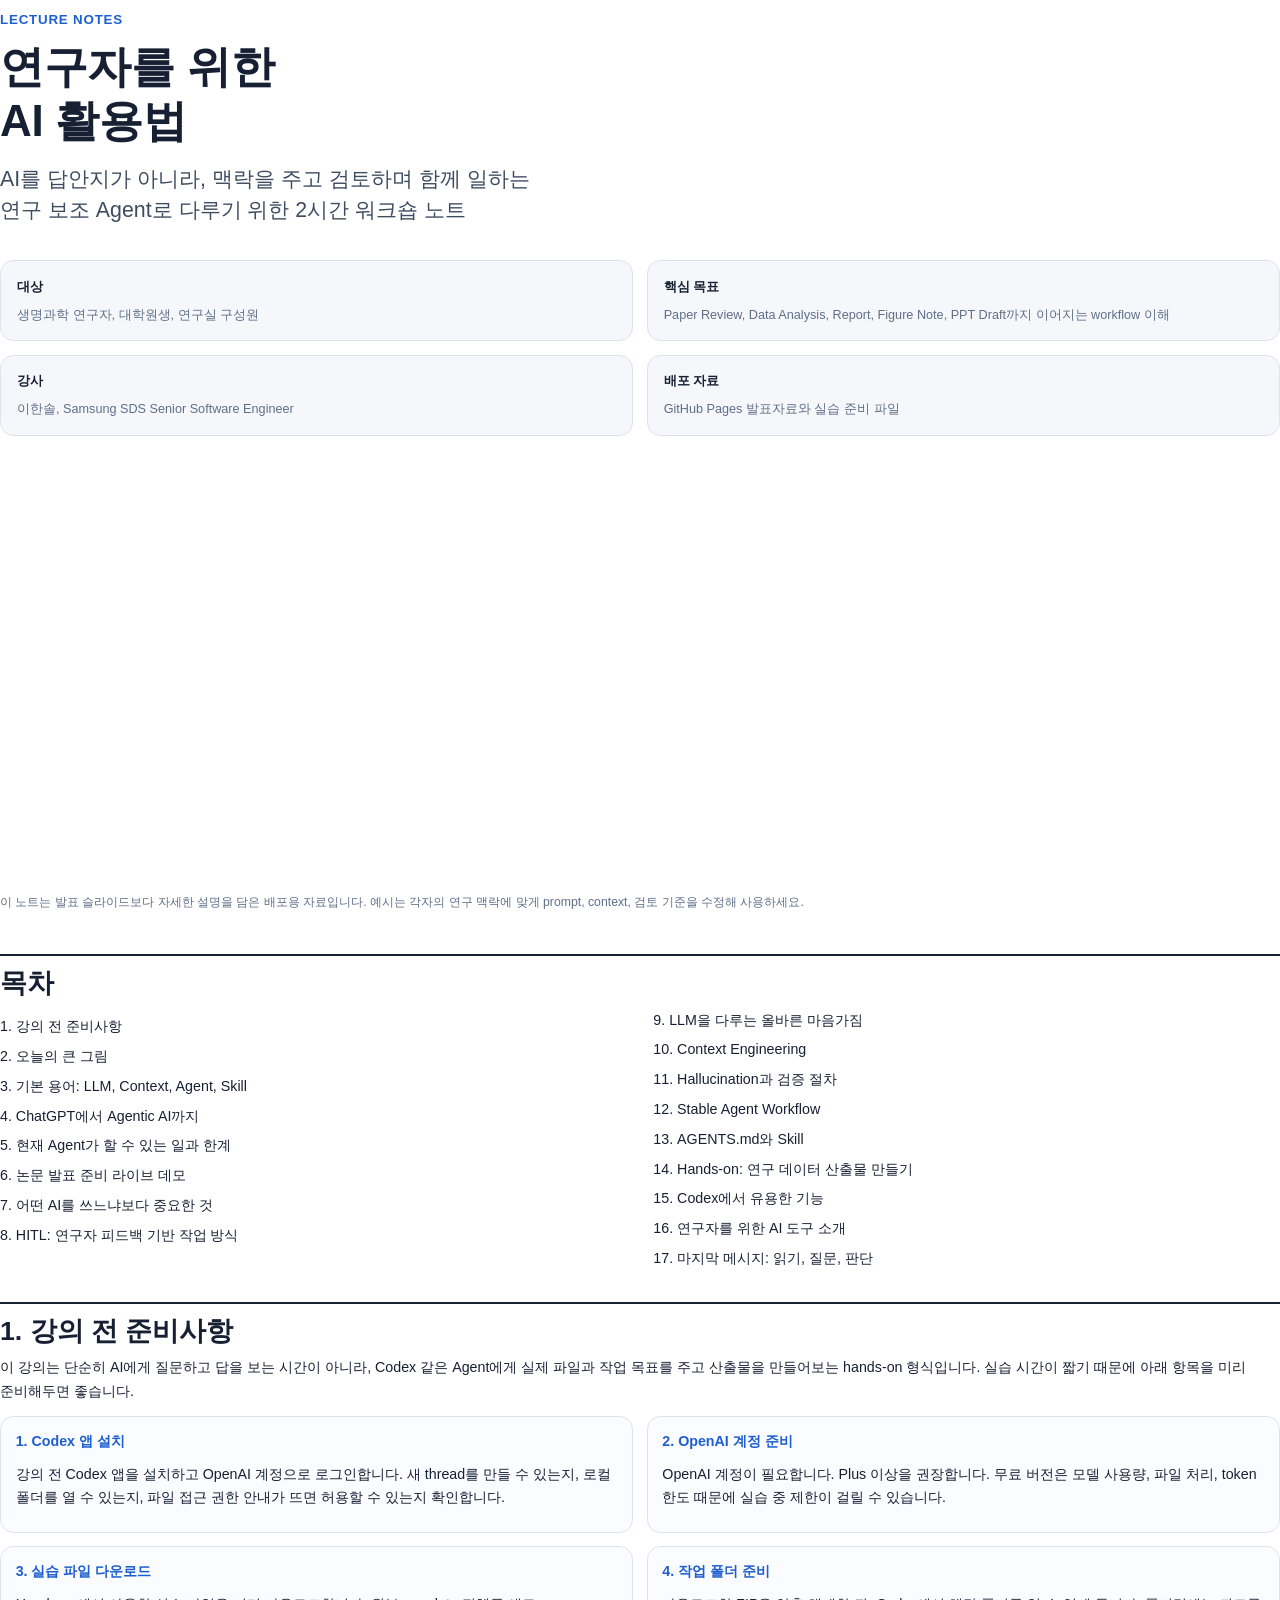
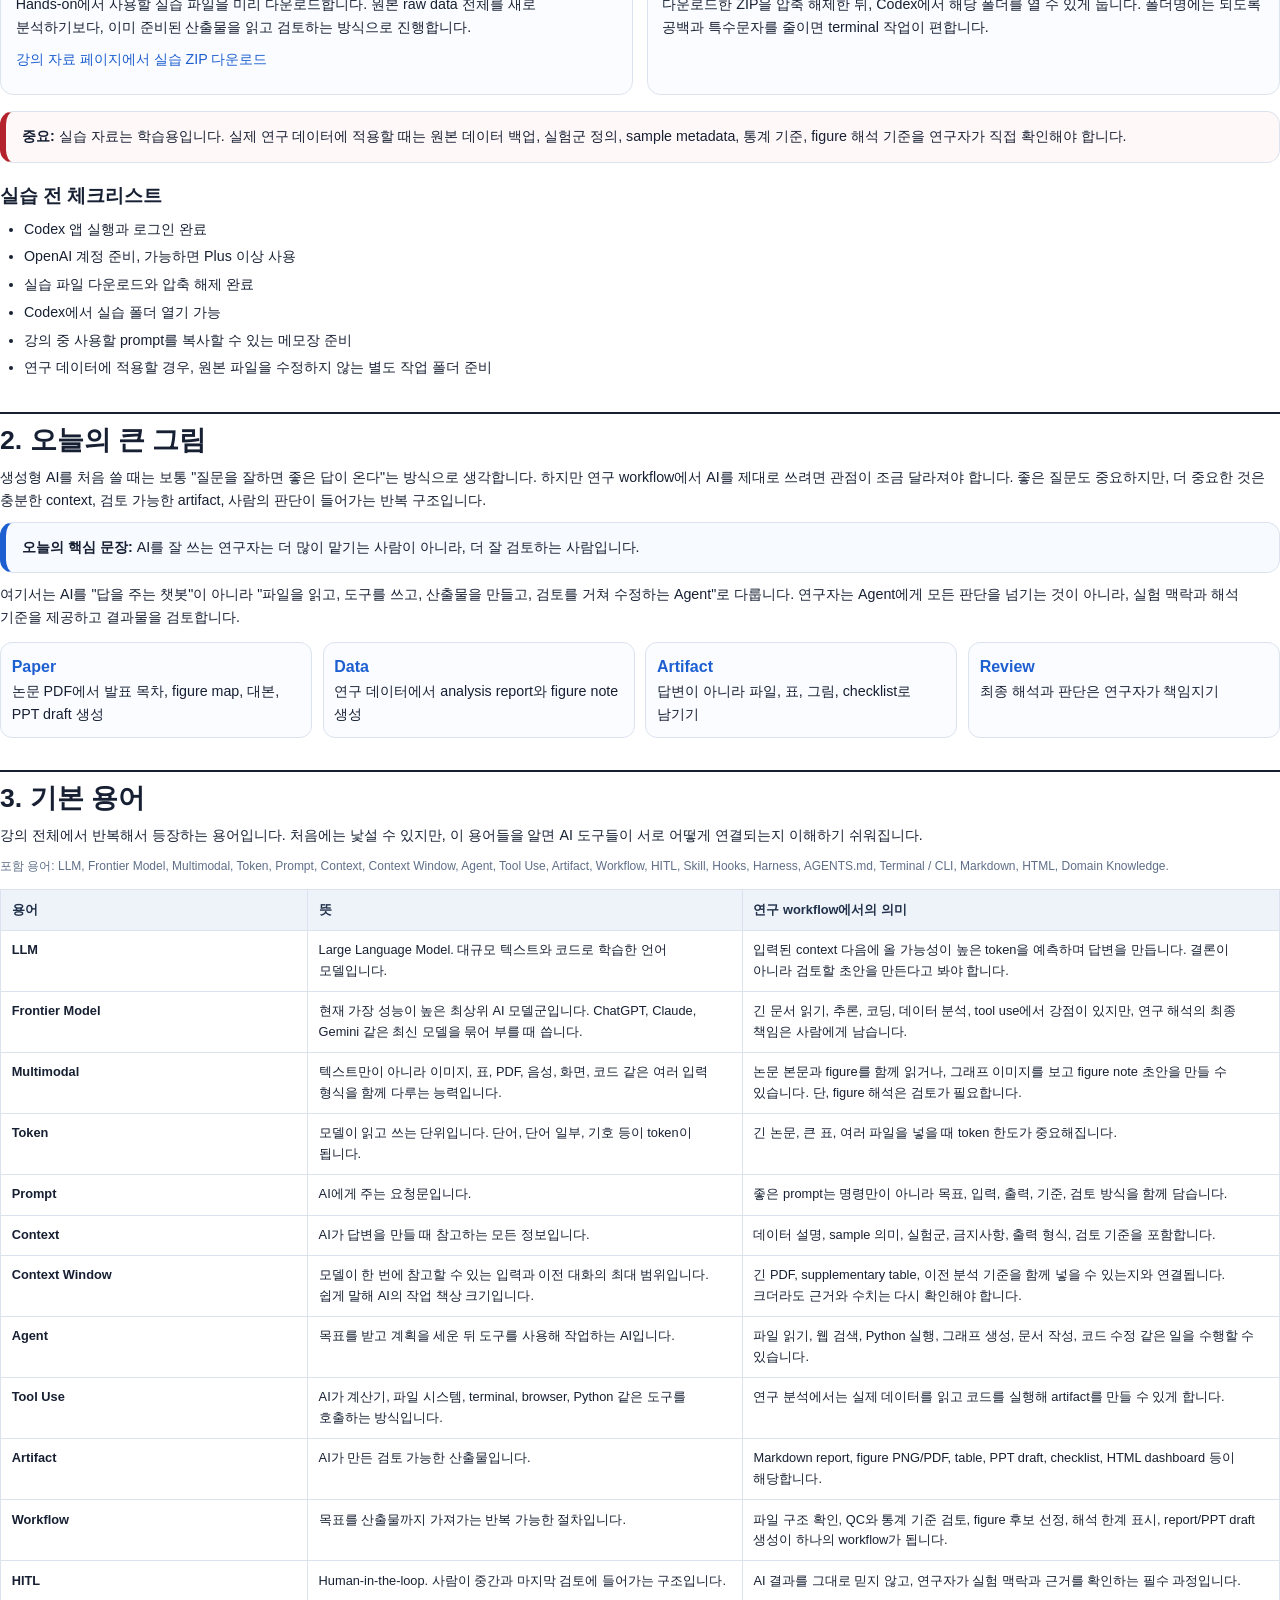
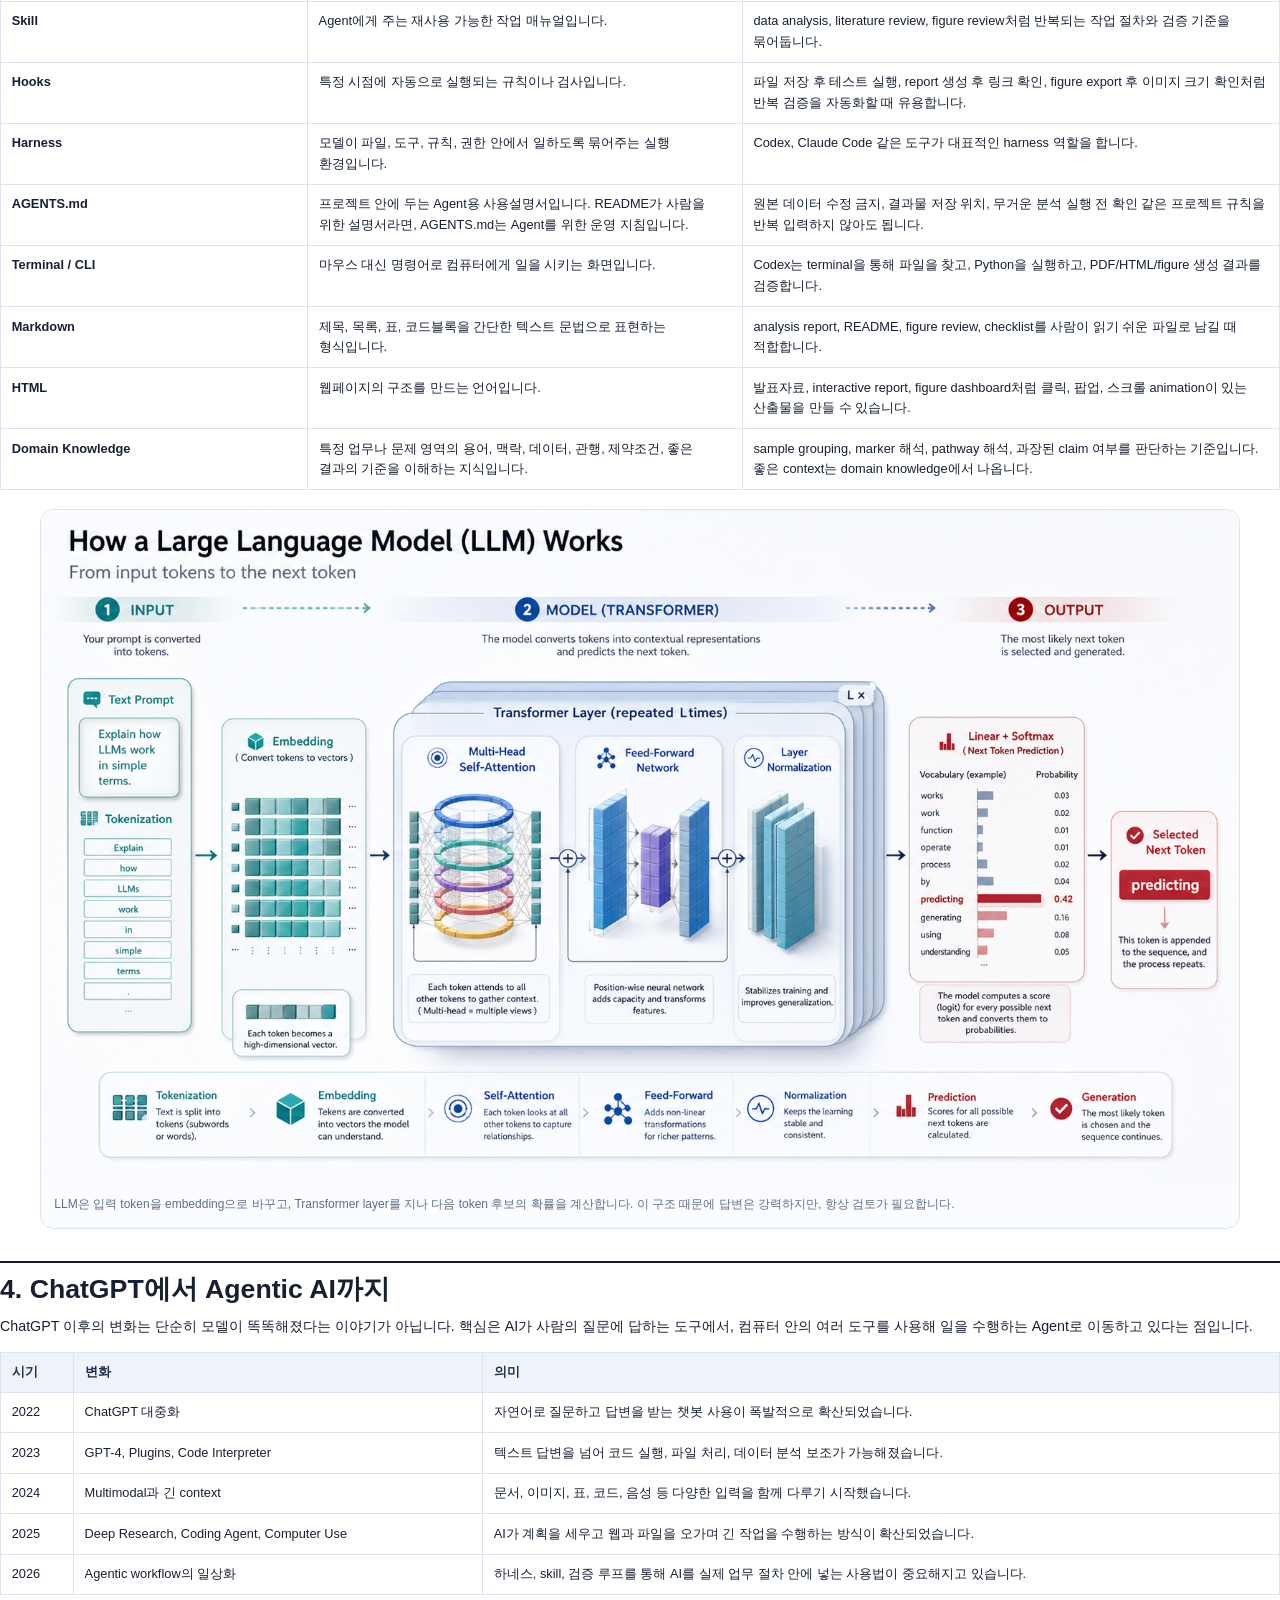
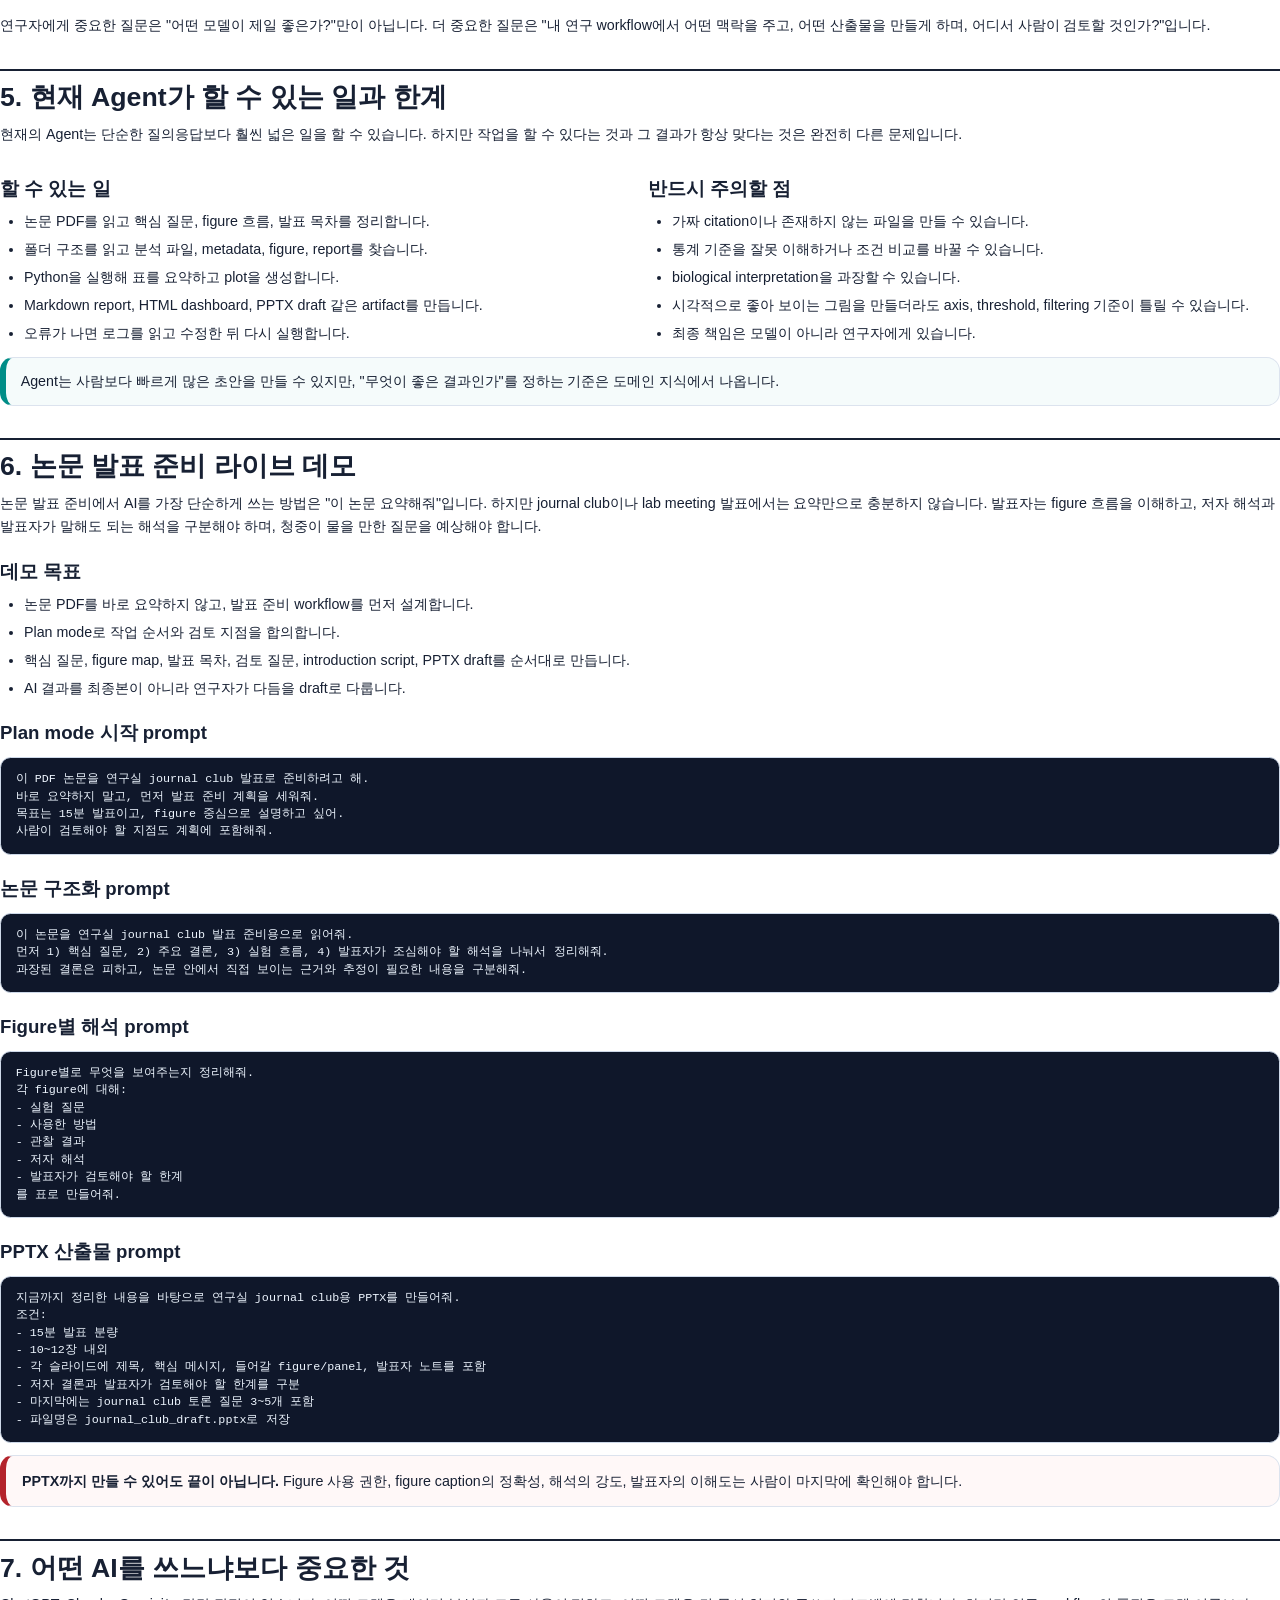
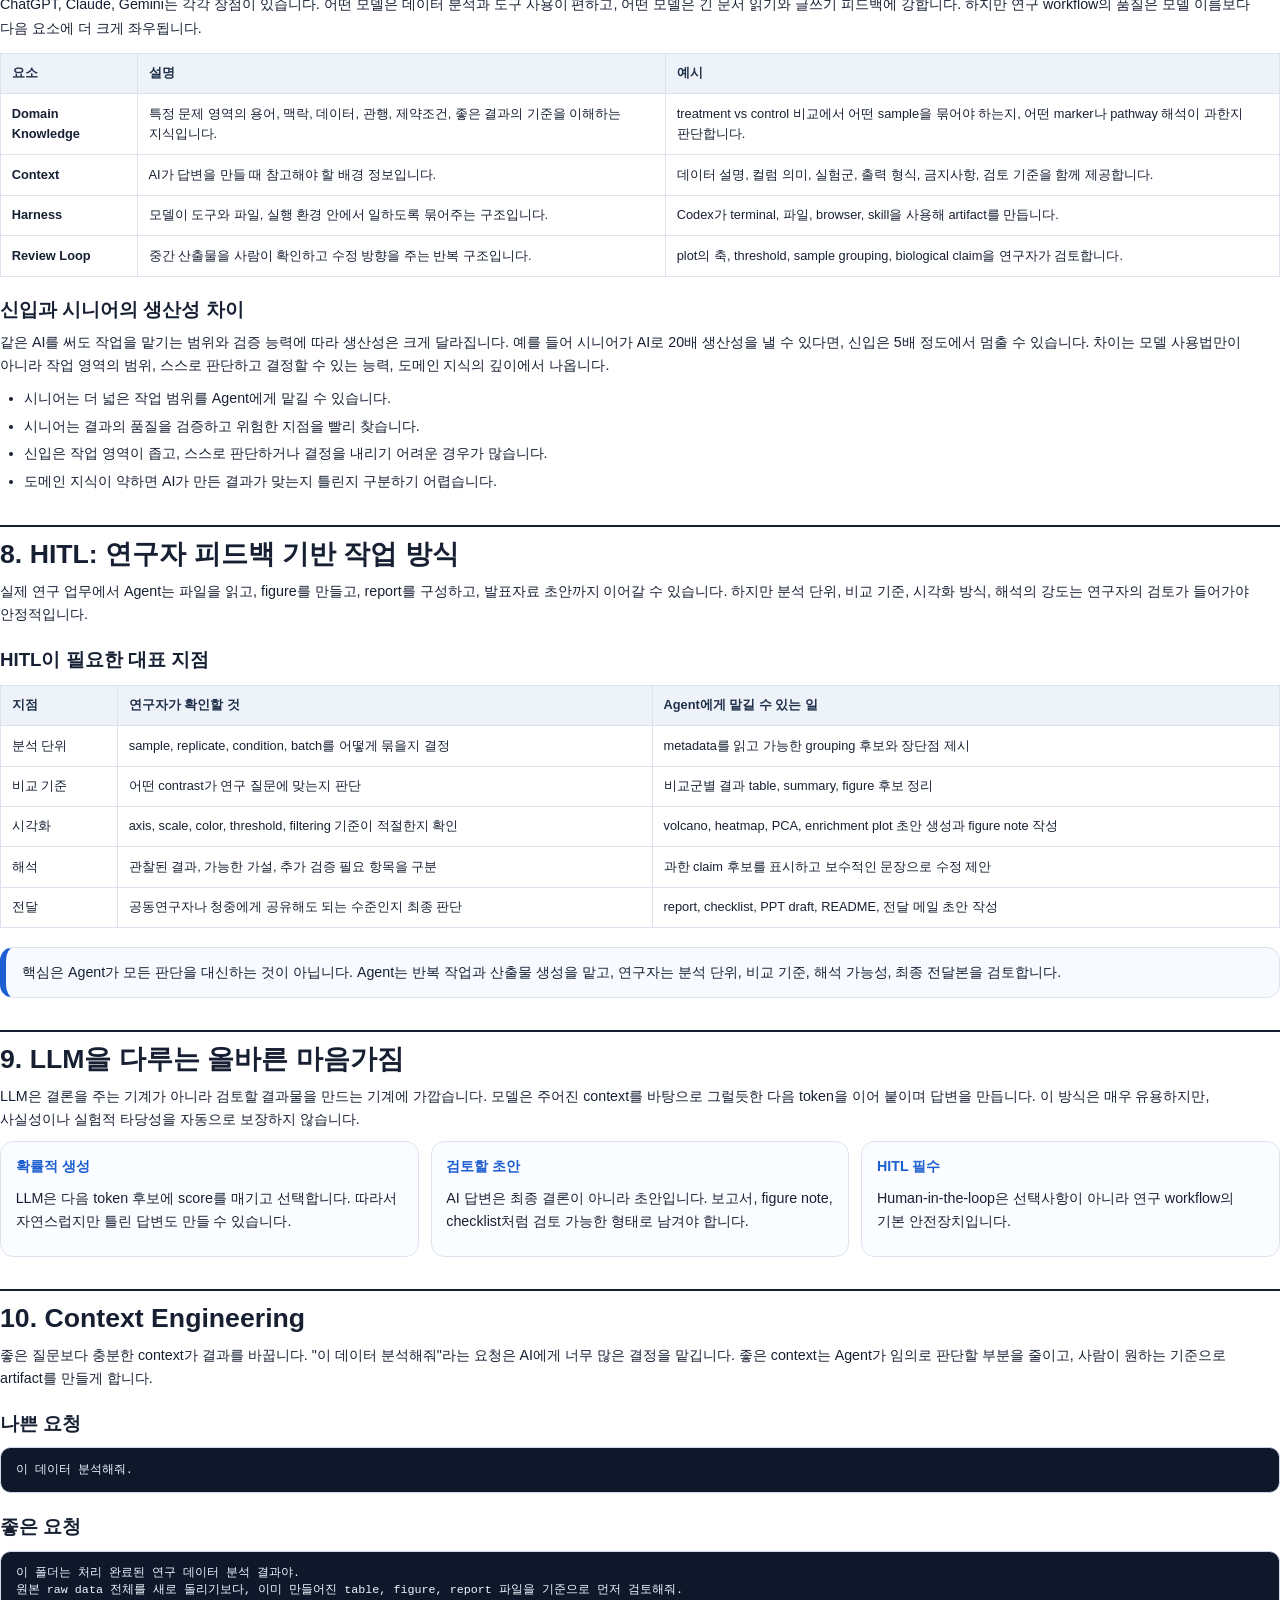
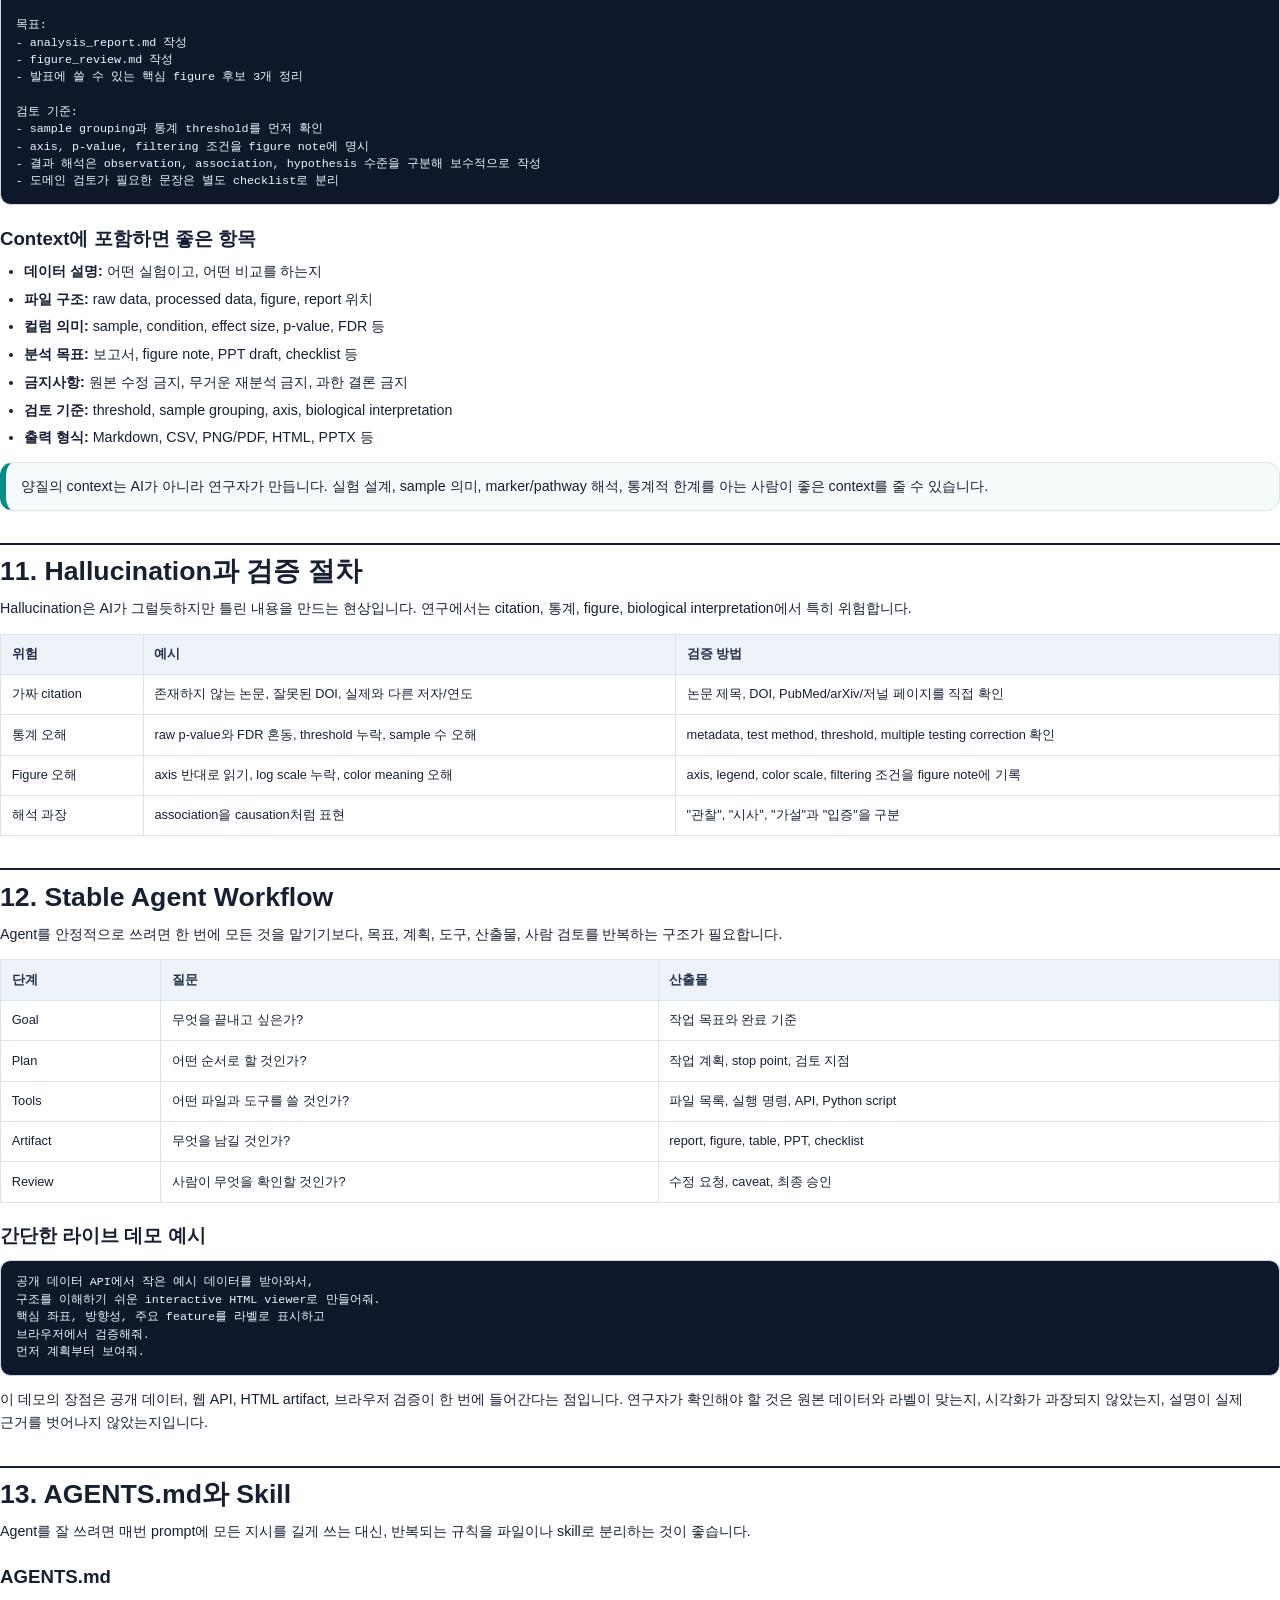
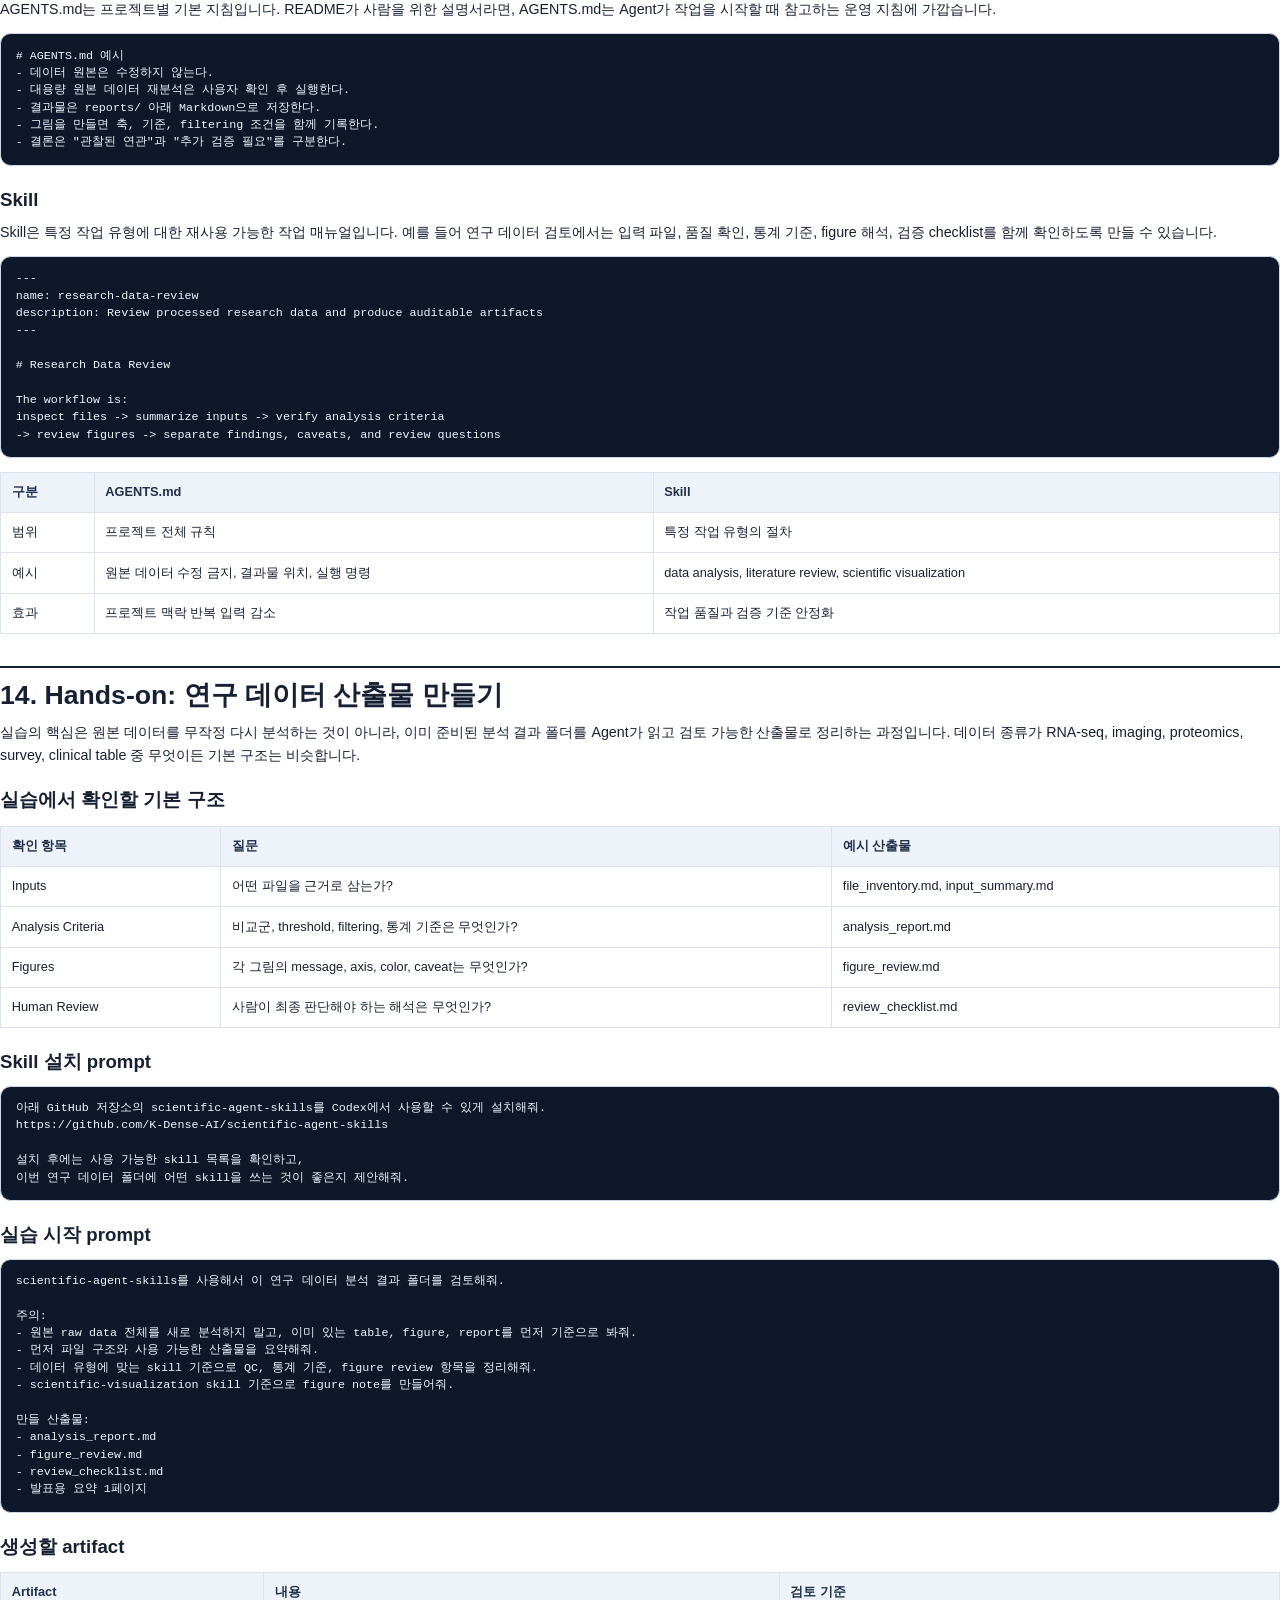
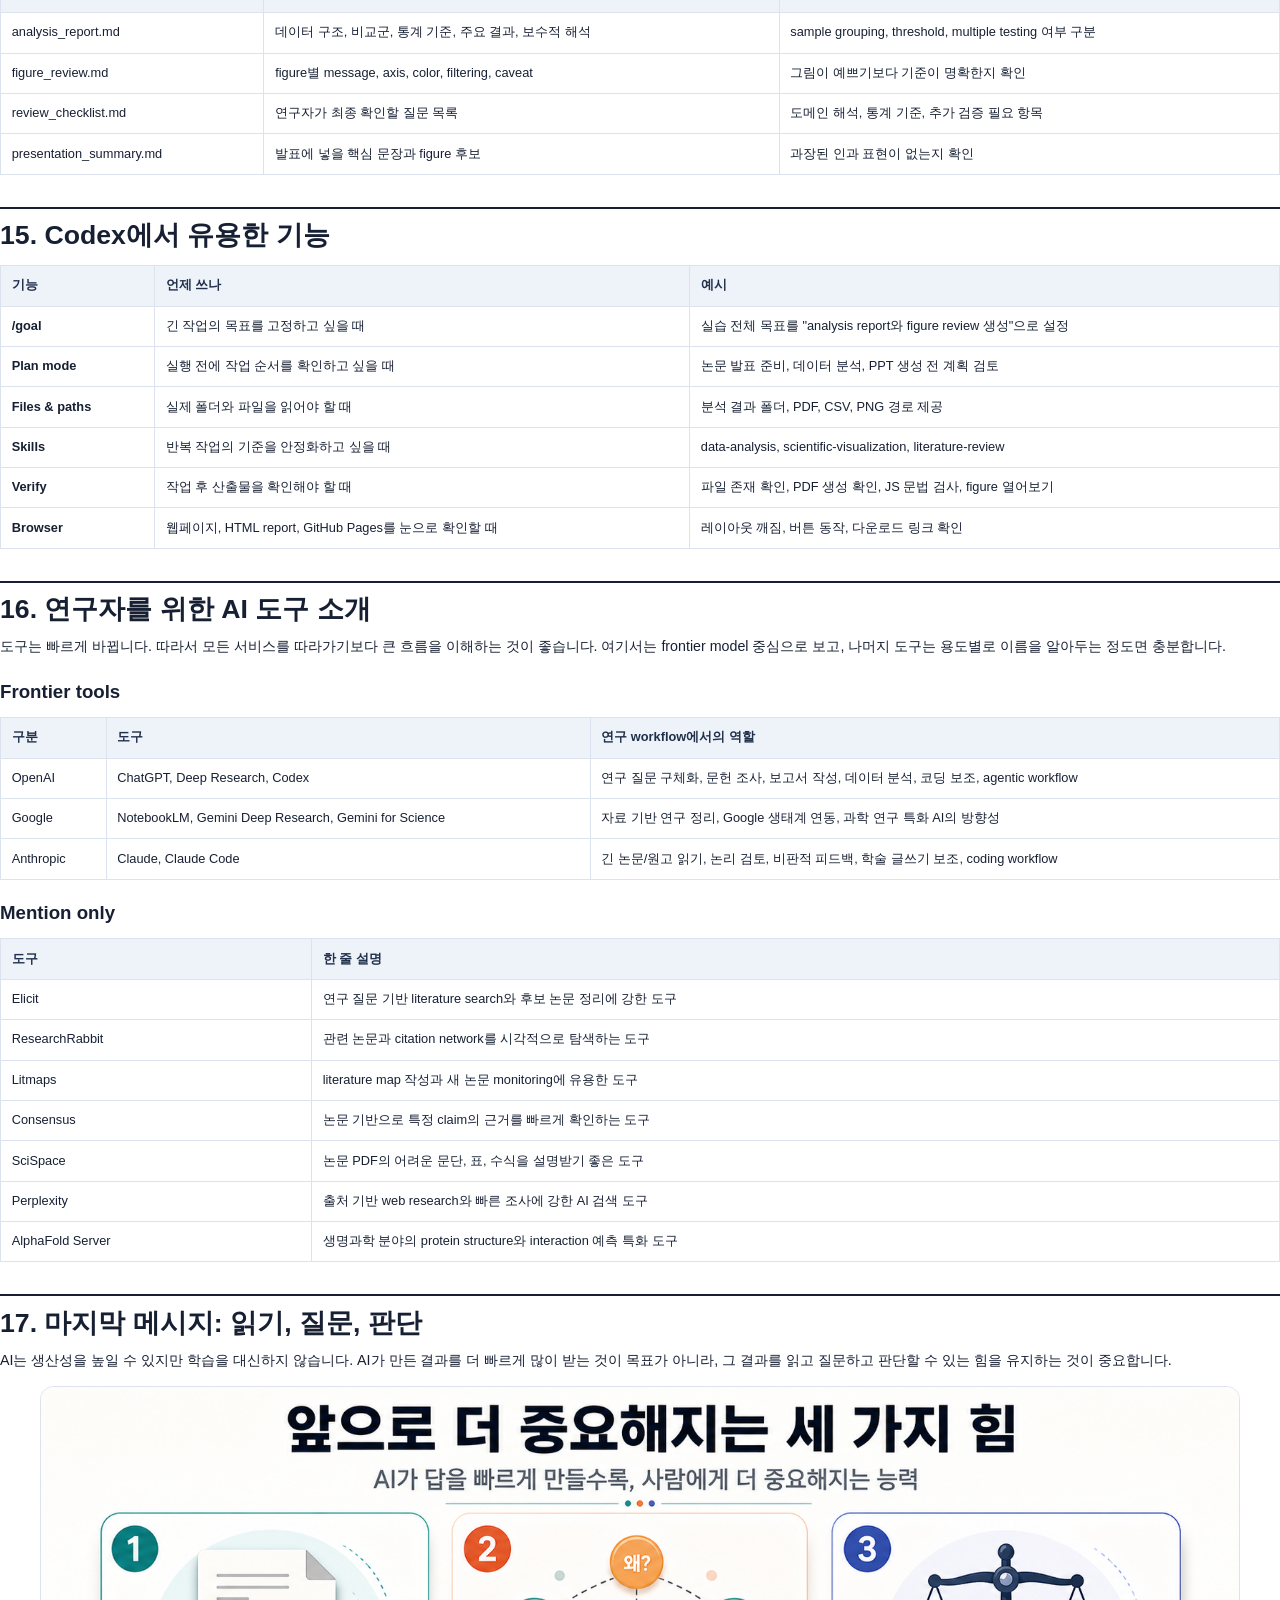
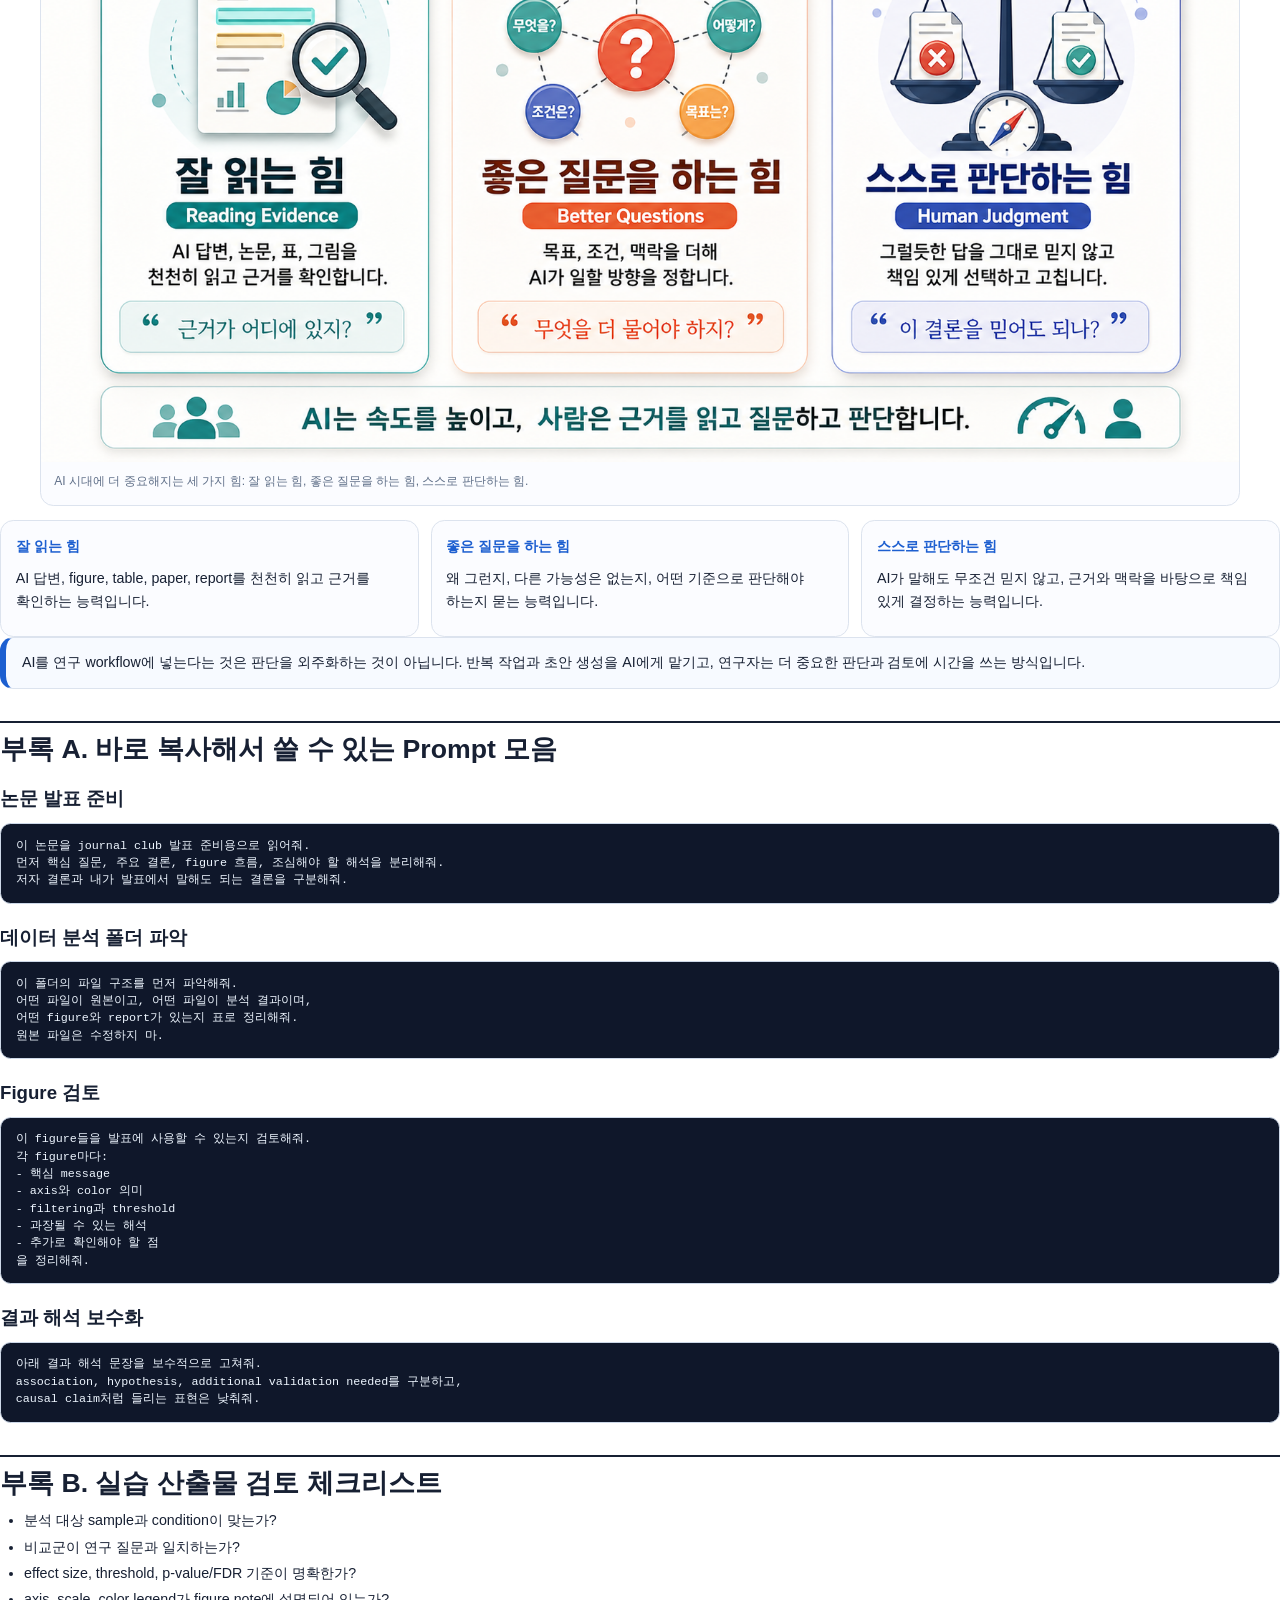
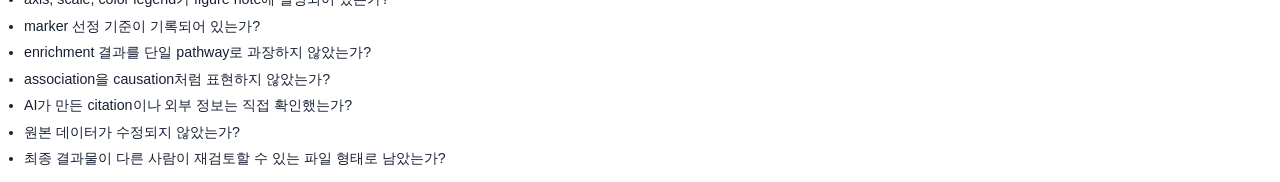
==== commit df08ab2b: "Polish slide animations and generalize lecture notes" ====
--- a/lecture-notes/ryus-lab-ai-lecture-notes.html
+++ b/lecture-notes/ryus-lab-ai-lecture-notes.html
@@ -382,12 +382,12 @@
         </div>
         <div class="meta-card">
           <strong>배포 자료</strong>
-          <span>GitHub Pages 발표자료와 Hands-on ZIP 파일</span>
+          <span>GitHub Pages 발표자료와 실습 준비 파일</span>
         </div>
       </div>
     </div>
     <p class="cover-footer">
-      이 노트는 발표 슬라이드보다 자세한 설명을 담은 배포용 자료입니다. 실습 중에는 각자의 연구 맥락에 맞게 prompt, context, 검토 기준을 수정해 사용하세요.
+      이 노트는 발표 슬라이드보다 자세한 설명을 담은 배포용 자료입니다. 예시는 각자의 연구 맥락에 맞게 prompt, context, 검토 기준을 수정해 사용하세요.
     </p>
   </section>
 
@@ -401,13 +401,13 @@
       <li>현재 Agent가 할 수 있는 일과 한계</li>
       <li>논문 발표 준비 라이브 데모</li>
       <li>어떤 AI를 쓰느냐보다 중요한 것</li>
-      <li>HITL: 연구자 피드백 기반 작업 사례</li>
+      <li>HITL: 연구자 피드백 기반 작업 방식</li>
       <li>LLM을 다루는 올바른 마음가짐</li>
       <li>Context Engineering</li>
       <li>Hallucination과 검증 절차</li>
       <li>Stable Agent Workflow</li>
       <li>AGENTS.md와 Skill</li>
-      <li>Hands-on: keratinocyte RNA-seq 산출물 만들기</li>
+      <li>Hands-on: 연구 데이터 산출물 만들기</li>
       <li>Codex에서 유용한 기능</li>
       <li>연구자를 위한 AI 도구 소개</li>
       <li>마지막 메시지: 읽기, 질문, 판단</li>
@@ -417,7 +417,7 @@
   <section>
     <h2>1. 강의 전 준비사항</h2>
     <p>
-      이 강의는 단순히 AI에게 질문하고 답을 보는 시간이 아니라, Codex 같은 Agent에게 실제 파일과 작업 목표를 주고 산출물을 만들어보는 hands-on 형식입니다. 실습 시간이 짧기 때문에 아래 항목을 강의 전에 준비해두면 좋습니다.
+      이 강의는 단순히 AI에게 질문하고 답을 보는 시간이 아니라, Codex 같은 Agent에게 실제 파일과 작업 목표를 주고 산출물을 만들어보는 hands-on 형식입니다. 실습 시간이 짧기 때문에 아래 항목을 미리 준비해두면 좋습니다.
     </p>
 
     <div class="prep-grid">
@@ -431,8 +431,8 @@
       </div>
       <div class="check-card">
         <strong>3. 실습 파일 다운로드</strong>
-        <p>Hands-on 섹션에서 제공되는 ZIP 파일을 미리 다운로드합니다. 원시 FASTQ는 제외되어 있고, 분석 완료 산출물 중심으로 구성되어 있습니다.</p>
-        <p><a href="https://hsolemio-lee.github.io/ryus-lab-ai-lecture/assets/downloads/keratinocyte_analysis_results_no_fastq.zip">keratinocyte_analysis_results_no_fastq.zip</a></p>
+        <p>Hands-on에서 사용할 실습 파일을 미리 다운로드합니다. 원본 raw data 전체를 새로 분석하기보다, 이미 준비된 산출물을 읽고 검토하는 방식으로 진행합니다.</p>
+        <p><a href="https://hsolemio-lee.github.io/ryus-lab-ai-lecture/">강의 자료 페이지에서 실습 ZIP 다운로드</a></p>
       </div>
       <div class="check-card">
         <strong>4. 작업 폴더 준비</strong>
@@ -448,7 +448,7 @@
     <ul>
       <li>Codex 앱 실행과 로그인 완료</li>
       <li>OpenAI 계정 준비, 가능하면 Plus 이상 사용</li>
-      <li>실습 ZIP 다운로드와 압축 해제 완료</li>
+      <li>실습 파일 다운로드와 압축 해제 완료</li>
       <li>Codex에서 실습 폴더 열기 가능</li>
       <li>강의 중 사용할 prompt를 복사할 수 있는 메모장 준비</li>
       <li>연구 데이터에 적용할 경우, 원본 파일을 수정하지 않는 별도 작업 폴더 준비</li>
@@ -468,7 +468,7 @@
     </p>
     <div class="kpi">
       <div><strong>Paper</strong><span>논문 PDF에서 발표 목차, figure map, 대본, PPT draft 생성</span></div>
-      <div><strong>Data</strong><span>RNA-seq 결과에서 analysis report와 figure note 생성</span></div>
+      <div><strong>Data</strong><span>연구 데이터에서 analysis report와 figure note 생성</span></div>
       <div><strong>Artifact</strong><span>답변이 아니라 파일, 표, 그림, checklist로 남기기</span></div>
       <div><strong>Review</strong><span>최종 해석과 판단은 연구자가 책임지기</span></div>
     </div>
@@ -541,7 +541,7 @@
         <tr>
           <td><strong>Workflow</strong></td>
           <td>목표를 산출물까지 가져가는 반복 가능한 절차입니다.</td>
-          <td>파일 구조 확인, QC/DEG/pathway 검토, figure 후보 선정, 해석 한계 표시, report/PPT draft 생성이 하나의 workflow가 됩니다.</td>
+          <td>파일 구조 확인, QC와 통계 기준 검토, figure 후보 선정, 해석 한계 표시, report/PPT draft 생성이 하나의 workflow가 됩니다.</td>
         </tr>
         <tr>
           <td><strong>HITL</strong></td>
@@ -551,7 +551,7 @@
         <tr>
           <td><strong>Skill</strong></td>
           <td>Agent에게 주는 재사용 가능한 작업 매뉴얼입니다.</td>
-          <td>RNA-seq, literature review, figure review처럼 반복되는 작업 절차와 검증 기준을 묶어둡니다.</td>
+          <td>data analysis, literature review, figure review처럼 반복되는 작업 절차와 검증 기준을 묶어둡니다.</td>
         </tr>
         <tr>
           <td><strong>Hooks</strong></td>
@@ -738,7 +738,7 @@
         <tr>
           <td><strong>Domain Knowledge</strong></td>
           <td>특정 문제 영역의 용어, 맥락, 데이터, 관행, 제약조건, 좋은 결과의 기준을 이해하는 지식입니다.</td>
-          <td>SPF vs GF 비교에서 어떤 sample을 묶어야 하는지, 어떤 marker 해석이 과한지 판단합니다.</td>
+          <td>treatment vs control 비교에서 어떤 sample을 묶어야 하는지, 어떤 marker나 pathway 해석이 과한지 판단합니다.</td>
         </tr>
         <tr>
           <td><strong>Context</strong></td>
@@ -771,54 +771,48 @@
   </section>
 
   <section>
-    <h2>8. HITL: 연구자 피드백 기반 작업 사례</h2>
-    <p>
-      실제 분석 작업에서 Agent는 파일을 읽고, figure를 만들고, report를 구성하고, PPT 변환과 전달 준비까지 이어갈 수 있습니다. 하지만 분석 단위, 비교 기준, 시각화 방식, 생물학적 해석은 연구자의 검토가 들어가야 안정적입니다.
-    </p>
-
-    <h3>작업에서 드러난 HITL 포인트</h3>
+    <h2>8. HITL: 연구자 피드백 기반 작업 방식</h2>
+    <p>
+      실제 연구 업무에서 Agent는 파일을 읽고, figure를 만들고, report를 구성하고, 발표자료 초안까지 이어갈 수 있습니다. 하지만 분석 단위, 비교 기준, 시각화 방식, 해석의 강도는 연구자의 검토가 들어가야 안정적입니다.
+    </p>
+
+    <h3>HITL이 필요한 대표 지점</h3>
     <table>
       <thead>
-        <tr><th>상황</th><th>사람의 피드백</th><th>Agent가 한 일</th></tr>
+        <tr><th>지점</th><th>연구자가 확인할 것</th><th>Agent에게 맡길 수 있는 일</th></tr>
       </thead>
       <tbody>
         <tr>
-          <td>분석 단위 수정</td>
-          <td>C와 P를 구분하지 말고 한 그룹으로 묶도록 지시</td>
-          <td>group 평균 기준으로 PCA와 volcano 해석을 다시 구성</td>
-        </tr>
-        <tr>
-          <td>PCA 기준 선택</td>
-          <td>조건별 replicate가 아니라 조건 단위 비교가 필요하다고 판단</td>
-          <td>group-averaged PCA로 시각화 기준 변경</td>
-        </tr>
-        <tr>
-          <td>Heatmap 대비 조정</td>
-          <td>패턴이 잘 보이도록 contrast와 scaling을 조정</td>
-          <td>색상 범위와 gene panel 구성을 조정한 heatmap 생성</td>
-        </tr>
-        <tr>
-          <td>Volcano/PCA 선별</td>
-          <td>발표에 사용할 figure 후보를 선별</td>
-          <td>최종 패키지 구성과 PPT 변환 준비</td>
+          <td>분석 단위</td>
+          <td>sample, replicate, condition, batch를 어떻게 묶을지 결정</td>
+          <td>metadata를 읽고 가능한 grouping 후보와 장단점 제시</td>
+        </tr>
+        <tr>
+          <td>비교 기준</td>
+          <td>어떤 contrast가 연구 질문에 맞는지 판단</td>
+          <td>비교군별 결과 table, summary, figure 후보 정리</td>
+        </tr>
+        <tr>
+          <td>시각화</td>
+          <td>axis, scale, color, threshold, filtering 기준이 적절한지 확인</td>
+          <td>volcano, heatmap, PCA, enrichment plot 초안 생성과 figure note 작성</td>
+        </tr>
+        <tr>
+          <td>해석</td>
+          <td>관찰된 결과, 가능한 가설, 추가 검증 필요 항목을 구분</td>
+          <td>과한 claim 후보를 표시하고 보수적인 문장으로 수정 제안</td>
+        </tr>
+        <tr>
+          <td>전달</td>
+          <td>공동연구자나 청중에게 공유해도 되는 수준인지 최종 판단</td>
+          <td>report, checklist, PPT draft, README, 전달 메일 초안 작성</td>
         </tr>
       </tbody>
     </table>
 
-    <div class="two-col">
-      <figure class="figure-card">
-        <img src="../assets/research-review-case/crc-heatmap-overview.png" alt="CRC overview heatmap" />
-        <figcaption>CRC overview heatmap. 분석 방향성을 빠르게 확인하기 위한 결과물입니다.</figcaption>
-      </figure>
-      <figure class="figure-card">
-        <img src="../assets/research-review-case/crc-pca-group-avg.png" alt="Group averaged PCA" />
-        <figcaption>Group-averaged PCA. 비교 단위를 연구자가 조정한 뒤 다시 만든 artifact입니다.</figcaption>
-      </figure>
+    <div class="callout">
+      핵심은 Agent가 모든 판단을 대신하는 것이 아닙니다. Agent는 반복 작업과 산출물 생성을 맡고, 연구자는 분석 단위, 비교 기준, 해석 가능성, 최종 전달본을 검토합니다.
     </div>
-
-    <p>
-      이 사례의 핵심은 Agent가 무능하다는 것이 아닙니다. 오히려 Agent는 빠르게 여러 산출물을 만들 수 있습니다. 다만 어떤 산출물이 연구 질문에 맞는지, 어떤 비교가 생물학적으로 의미 있는지, 어떤 표현이 과한지는 연구자의 도메인 검토가 필요합니다.
-    </p>
   </section>
 
   <section>
@@ -853,8 +847,8 @@
     <pre>이 데이터 분석해줘.</pre>
 
     <h3>좋은 요청</h3>
-    <pre>이 폴더는 keratinocyte SPF vs GF bulk RNA-seq 분석 결과야.
-원시 FASTQ는 이번 실습에서 제외하고, 이미 만들어진 DEG, enrichment, figure 파일을 기준으로 봐줘.
+    <pre>이 폴더는 처리 완료된 연구 데이터 분석 결과야.
+원본 raw data 전체를 새로 돌리기보다, 이미 만들어진 table, figure, report 파일을 기준으로 먼저 검토해줘.
 
 목표:
 - analysis_report.md 작성
@@ -862,16 +856,16 @@
 - 발표에 쓸 수 있는 핵심 figure 후보 3개 정리
 
 검토 기준:
-- sample grouping과 DEG threshold를 먼저 확인
+- sample grouping과 통계 threshold를 먼저 확인
 - axis, p-value, filtering 조건을 figure note에 명시
-- 생물학적 해석은 association과 hypothesis 수준으로 보수적으로 작성
+- 결과 해석은 observation, association, hypothesis 수준을 구분해 보수적으로 작성
 - 도메인 검토가 필요한 문장은 별도 checklist로 분리</pre>
 
     <h3>Context에 포함하면 좋은 항목</h3>
     <ul>
       <li><strong>데이터 설명:</strong> 어떤 실험이고, 어떤 비교를 하는지</li>
       <li><strong>파일 구조:</strong> raw data, processed data, figure, report 위치</li>
-      <li><strong>컬럼 의미:</strong> sample, condition, logFC, p-value, FDR 등</li>
+      <li><strong>컬럼 의미:</strong> sample, condition, effect size, p-value, FDR 등</li>
       <li><strong>분석 목표:</strong> 보고서, figure note, PPT draft, checklist 등</li>
       <li><strong>금지사항:</strong> 원본 수정 금지, 무거운 재분석 금지, 과한 결론 금지</li>
       <li><strong>검토 기준:</strong> threshold, sample grouping, axis, biological interpretation</li>
@@ -936,13 +930,13 @@
     </table>
 
     <h3>간단한 라이브 데모 예시</h3>
-    <pre>Ensembl REST API에서 human KRT14 gene annotation을 받아와서,
-exon/intron 구조를 3D gene viewer HTML로 만들어줘.
-대표 transcript, exon 위치, transcription 방향, gene 좌표를 라벨로 표시하고
+    <pre>공개 데이터 API에서 작은 예시 데이터를 받아와서,
+구조를 이해하기 쉬운 interactive HTML viewer로 만들어줘.
+핵심 좌표, 방향성, 주요 feature를 라벨로 표시하고
 브라우저에서 검증해줘.
 먼저 계획부터 보여줘.</pre>
     <p>
-      이 데모의 장점은 실제 공개 데이터, 웹 API, HTML artifact, 브라우저 검증이 한 번에 들어간다는 점입니다. 연구자가 확인해야 할 것은 실제 좌표, exon 개수, strand 방향, 라벨 위치, 과장된 생물학적 표현 여부입니다.
+      이 데모의 장점은 공개 데이터, 웹 API, HTML artifact, 브라우저 검증이 한 번에 들어간다는 점입니다. 연구자가 확인해야 할 것은 원본 데이터와 라벨이 맞는지, 시각화가 과장되지 않았는지, 설명이 실제 근거를 벗어나지 않았는지입니다.
     </p>
   </section>
 
@@ -958,25 +952,25 @@
     </p>
     <pre># AGENTS.md 예시
 - 데이터 원본은 수정하지 않는다.
-- 무거운 FASTQ 재분석은 사용자 확인 후 실행한다.
+- 대용량 원본 데이터 재분석은 사용자 확인 후 실행한다.
 - 결과물은 reports/ 아래 Markdown으로 저장한다.
 - 그림을 만들면 축, 기준, filtering 조건을 함께 기록한다.
 - 결론은 "관찰된 연관"과 "추가 검증 필요"를 구분한다.</pre>
 
     <h3>Skill</h3>
     <p>
-      Skill은 특정 작업 유형에 대한 재사용 가능한 작업 매뉴얼입니다. 예를 들어 bulk RNA-seq 분석에서는 QC, DEG 기준, enrichment, figure 해석, 검증 checklist를 함께 확인하도록 만들 수 있습니다.
+      Skill은 특정 작업 유형에 대한 재사용 가능한 작업 매뉴얼입니다. 예를 들어 연구 데이터 검토에서는 입력 파일, 품질 확인, 통계 기준, figure 해석, 검증 checklist를 함께 확인하도록 만들 수 있습니다.
     </p>
     <pre>---
-name: bulk-rnaseq
-description: End-to-end bulk RNA-seq orchestrator
+name: research-data-review
+description: Review processed research data and produce auditable artifacts
 ---
 
-# Bulk RNA-seq
-
-The pipeline is:
-FastQC/trim -> align/quant -> counts
--> differential expression -> enrichment -> figures</pre>
+# Research Data Review
+
+The workflow is:
+inspect files -> summarize inputs -> verify analysis criteria
+-> review figures -> separate findings, caveats, and review questions</pre>
 
     <table>
       <thead>
@@ -991,7 +985,7 @@
         <tr>
           <td>예시</td>
           <td>원본 데이터 수정 금지, 결과물 위치, 실행 명령</td>
-          <td>RNA-seq 분석, literature review, scientific visualization</td>
+          <td>data analysis, literature review, scientific visualization</td>
         </tr>
         <tr>
           <td>효과</td>
@@ -1003,39 +997,54 @@
   </section>
 
   <section>
-    <h2>14. Hands-on: keratinocyte RNA-seq 산출물 만들기</h2>
-    <p>
-      이번 실습은 raw FASTQ부터 전체 pipeline을 새로 돌리는 시간이 아닙니다. 이미 준비된 keratinocyte SPF vs GF bulk RNA-seq 분석 결과를 바탕으로, Agent가 파일 구조를 파악하고, Skill 기준에 맞춰 analysis report, figure note, review checklist를 만드는 과정입니다.
-    </p>
-
-    <h3>실습 데이터 개요</h3>
-    <ul>
-      <li>비교: SPF-adult-KC n=3 vs GF-adult-KC n=3</li>
-      <li>DEG 기준: |FC| >= 1.5 및 raw p &lt; 0.05</li>
-      <li>DEG 수: 총 754개, SPF-high 471개, GF-high 283개</li>
-      <li>FDR &lt; 0.05: 510개</li>
-      <li>실습 ZIP에는 원시 FASTQ를 제외한 분석 완료 산출물이 포함됩니다.</li>
-    </ul>
-
-    <figure class="figure-card">
-      <img src="../assets/keratinocyte/dashboard-summary.png" alt="Keratinocyte 분석 대시보드 요약" />
-      <figcaption>Keratinocyte SPF vs GF bulk RNA-seq 분석 요약. 실습에서는 이 결과를 읽고 검토 가능한 report와 figure note를 만듭니다.</figcaption>
-    </figure>
+    <h2>14. Hands-on: 연구 데이터 산출물 만들기</h2>
+    <p>
+      실습의 핵심은 원본 데이터를 무작정 다시 분석하는 것이 아니라, 이미 준비된 분석 결과 폴더를 Agent가 읽고 검토 가능한 산출물로 정리하는 과정입니다. 데이터 종류가 RNA-seq, imaging, proteomics, survey, clinical table 중 무엇이든 기본 구조는 비슷합니다.
+    </p>
+
+    <h3>실습에서 확인할 기본 구조</h3>
+    <table>
+      <thead>
+        <tr><th>확인 항목</th><th>질문</th><th>예시 산출물</th></tr>
+      </thead>
+      <tbody>
+        <tr>
+          <td>Inputs</td>
+          <td>어떤 파일을 근거로 삼는가?</td>
+          <td>file_inventory.md, input_summary.md</td>
+        </tr>
+        <tr>
+          <td>Analysis Criteria</td>
+          <td>비교군, threshold, filtering, 통계 기준은 무엇인가?</td>
+          <td>analysis_report.md</td>
+        </tr>
+        <tr>
+          <td>Figures</td>
+          <td>각 그림의 message, axis, color, caveat는 무엇인가?</td>
+          <td>figure_review.md</td>
+        </tr>
+        <tr>
+          <td>Human Review</td>
+          <td>사람이 최종 판단해야 하는 해석은 무엇인가?</td>
+          <td>review_checklist.md</td>
+        </tr>
+      </tbody>
+    </table>
 
     <h3>Skill 설치 prompt</h3>
     <pre>아래 GitHub 저장소의 scientific-agent-skills를 Codex에서 사용할 수 있게 설치해줘.
 https://github.com/K-Dense-AI/scientific-agent-skills
 
 설치 후에는 사용 가능한 skill 목록을 확인하고,
-이번 keratinocyte RNA-seq 실습에 어떤 skill을 쓰는 것이 좋은지 제안해줘.</pre>
+이번 연구 데이터 폴더에 어떤 skill을 쓰는 것이 좋은지 제안해줘.</pre>
 
     <h3>실습 시작 prompt</h3>
-    <pre>scientific-agent-skills를 사용해서 이 keratinocyte SPF vs GF RNA-seq 폴더를 분석해줘.
+    <pre>scientific-agent-skills를 사용해서 이 연구 데이터 분석 결과 폴더를 검토해줘.
 
 주의:
-- raw FASTQ 재분석은 하지 말고, 이미 있는 분석 결과와 figure를 기준으로 봐줘.
+- 원본 raw data 전체를 새로 분석하지 말고, 이미 있는 table, figure, report를 먼저 기준으로 봐줘.
 - 먼저 파일 구조와 사용 가능한 산출물을 요약해줘.
-- bulk-rnaseq skill 기준으로 QC, DEG, enrichment, figure review 항목을 정리해줘.
+- 데이터 유형에 맞는 skill 기준으로 QC, 통계 기준, figure review 항목을 정리해줘.
 - scientific-visualization skill 기준으로 figure note를 만들어줘.
 
 만들 산출물:
@@ -1052,8 +1061,8 @@
       <tbody>
         <tr>
           <td>analysis_report.md</td>
-          <td>데이터 구조, 비교군, DEG 기준, 주요 결과, 보수적 해석</td>
-          <td>sample grouping, threshold, FDR, raw p-value 구분</td>
+          <td>데이터 구조, 비교군, 통계 기준, 주요 결과, 보수적 해석</td>
+          <td>sample grouping, threshold, multiple testing 여부 구분</td>
         </tr>
         <tr>
           <td>figure_review.md</td>
@@ -1072,21 +1081,6 @@
         </tr>
       </tbody>
     </table>
-
-    <div class="three-col">
-      <figure class="figure-card">
-        <img src="../assets/keratinocyte/volcano-spf-gf.png" alt="SPF vs GF volcano plot" />
-        <figcaption>Volcano plot. 축, threshold, p-value 기준, filtering 조건을 확인합니다.</figcaption>
-      </figure>
-      <figure class="figure-card">
-        <img src="../assets/keratinocyte/targeted-panel.png" alt="Targeted biology panel" />
-        <figcaption>Targeted panel. 도메인 검토가 가장 많이 필요한 산출물입니다.</figcaption>
-      </figure>
-      <figure class="figure-card">
-        <img src="../assets/keratinocyte/marker-heatmap.png" alt="Selected marker heatmap" />
-        <figcaption>Marker heatmap. marker 선정 기준을 함께 설명해야 합니다.</figcaption>
-      </figure>
-    </div>
   </section>
 
   <section>
@@ -1099,7 +1093,7 @@
         <tr>
           <td><strong>/goal</strong></td>
           <td>긴 작업의 목표를 고정하고 싶을 때</td>
-          <td>실습 전체 목표를 "RNA-seq report와 figure review 생성"으로 설정</td>
+          <td>실습 전체 목표를 "analysis report와 figure review 생성"으로 설정</td>
         </tr>
         <tr>
           <td><strong>Plan mode</strong></td>
@@ -1114,7 +1108,7 @@
         <tr>
           <td><strong>Skills</strong></td>
           <td>반복 작업의 기준을 안정화하고 싶을 때</td>
-          <td>bulk-rnaseq, scientific-visualization, literature-review</td>
+          <td>data-analysis, scientific-visualization, literature-review</td>
         </tr>
         <tr>
           <td><strong>Verify</strong></td>
@@ -1243,7 +1237,7 @@
     <ul class="compact-list">
       <li>분석 대상 sample과 condition이 맞는가?</li>
       <li>비교군이 연구 질문과 일치하는가?</li>
-      <li>DEG threshold와 p-value/FDR 기준이 명확한가?</li>
+      <li>effect size, threshold, p-value/FDR 기준이 명확한가?</li>
       <li>axis, scale, color legend가 figure note에 설명되어 있는가?</li>
       <li>marker 선정 기준이 기록되어 있는가?</li>
       <li>enrichment 결과를 단일 pathway로 과장하지 않았는가?</li>
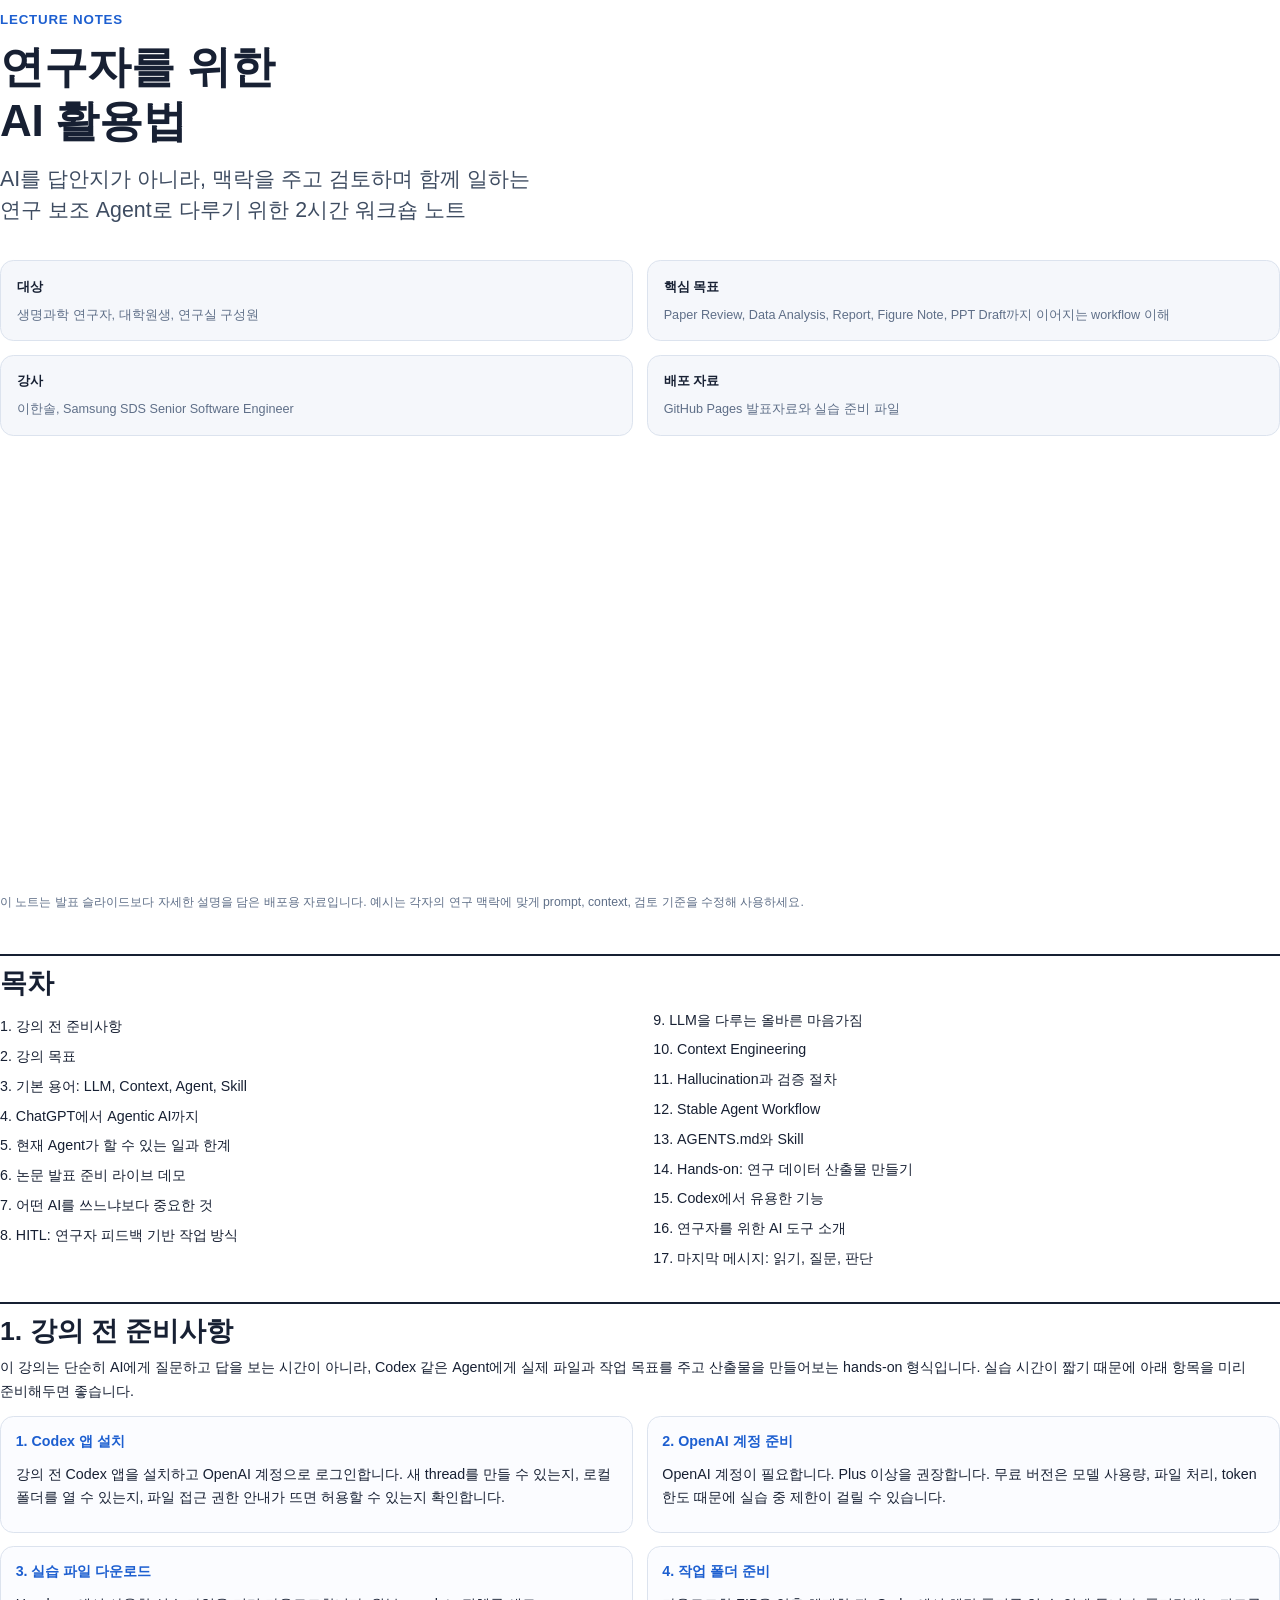
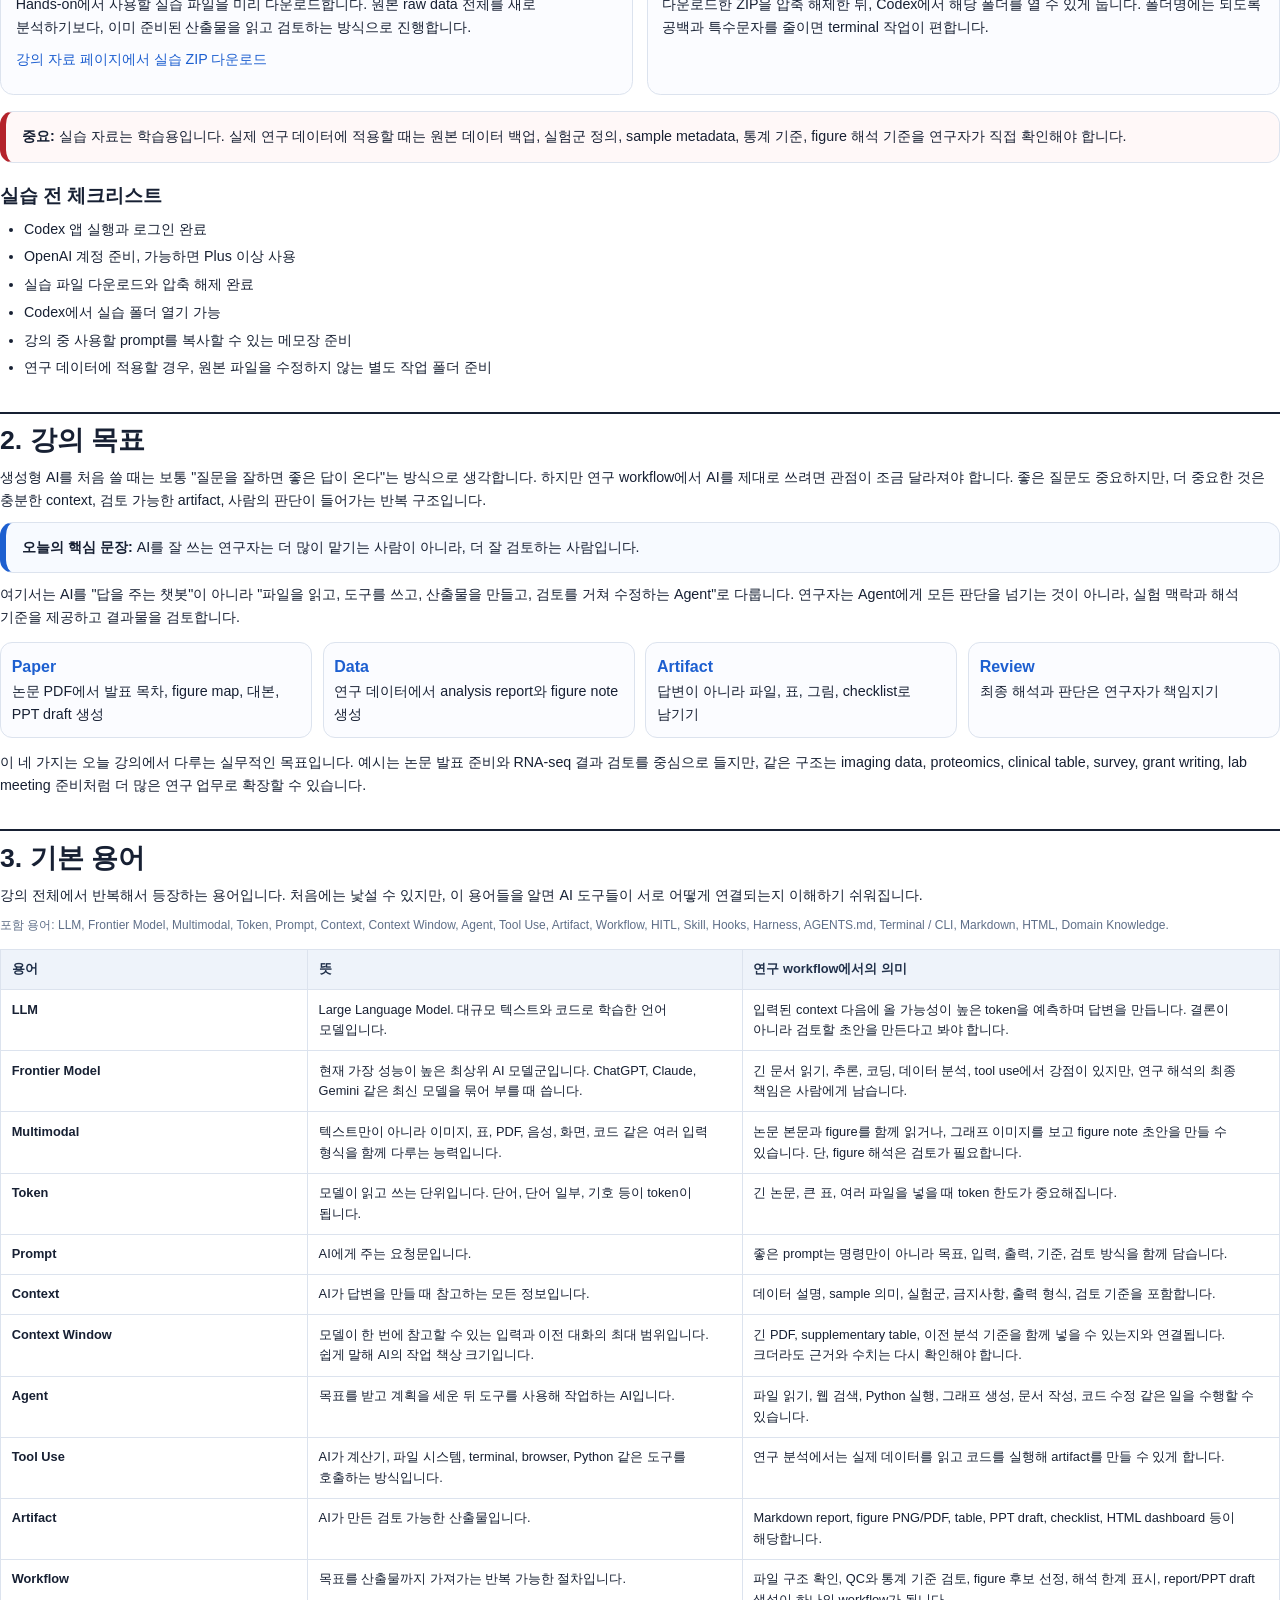
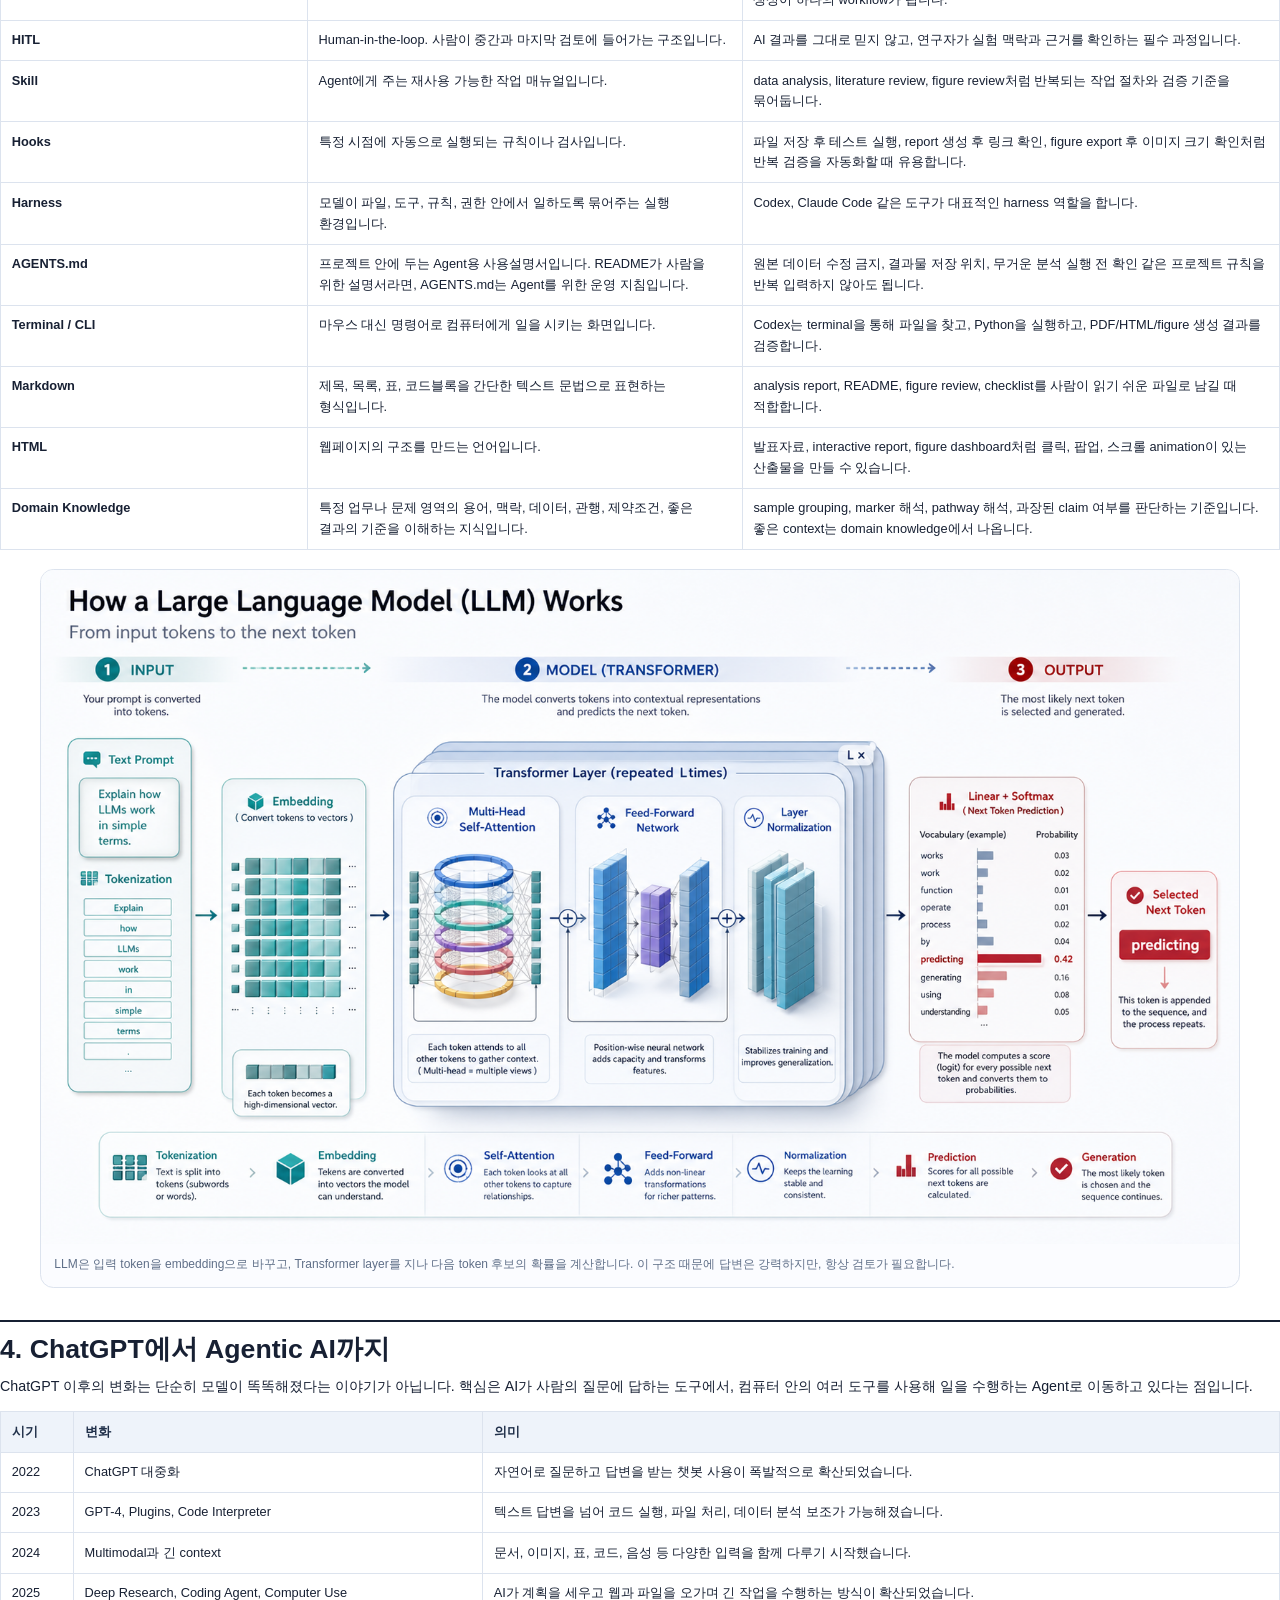
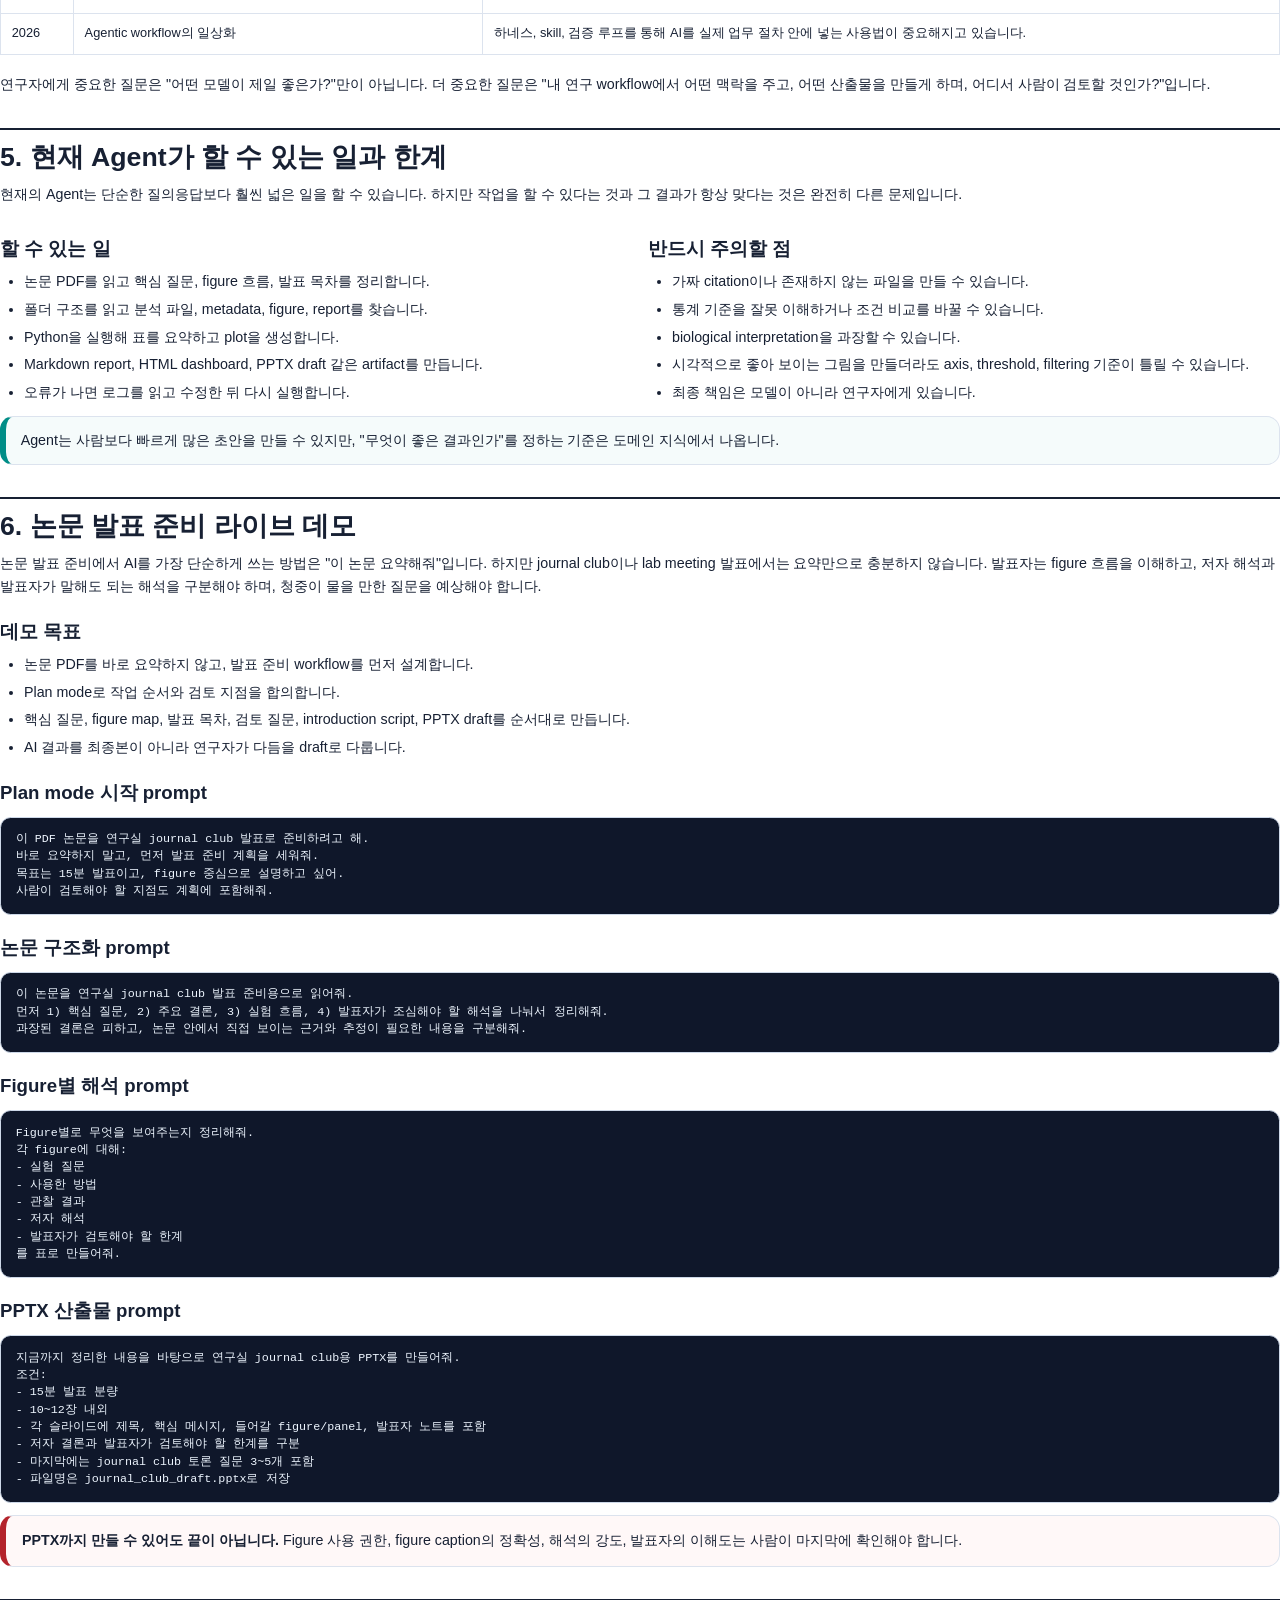
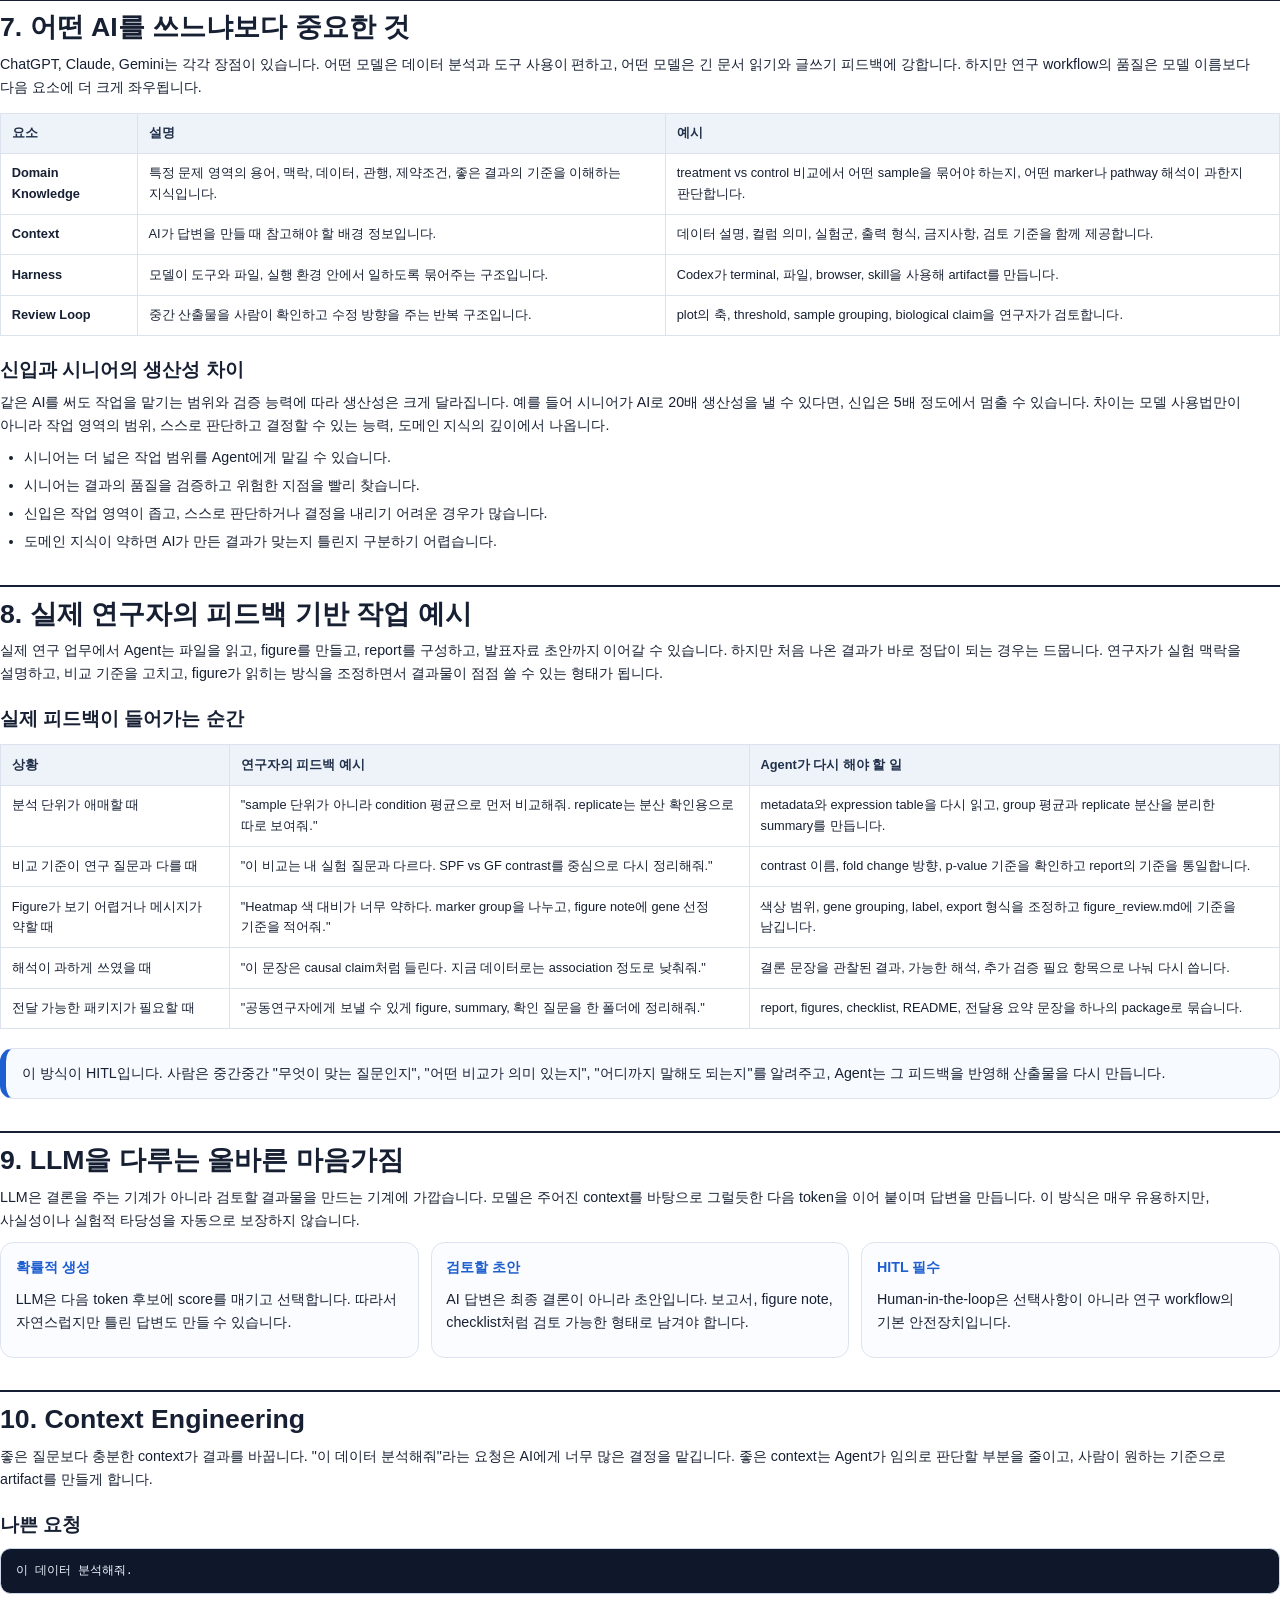
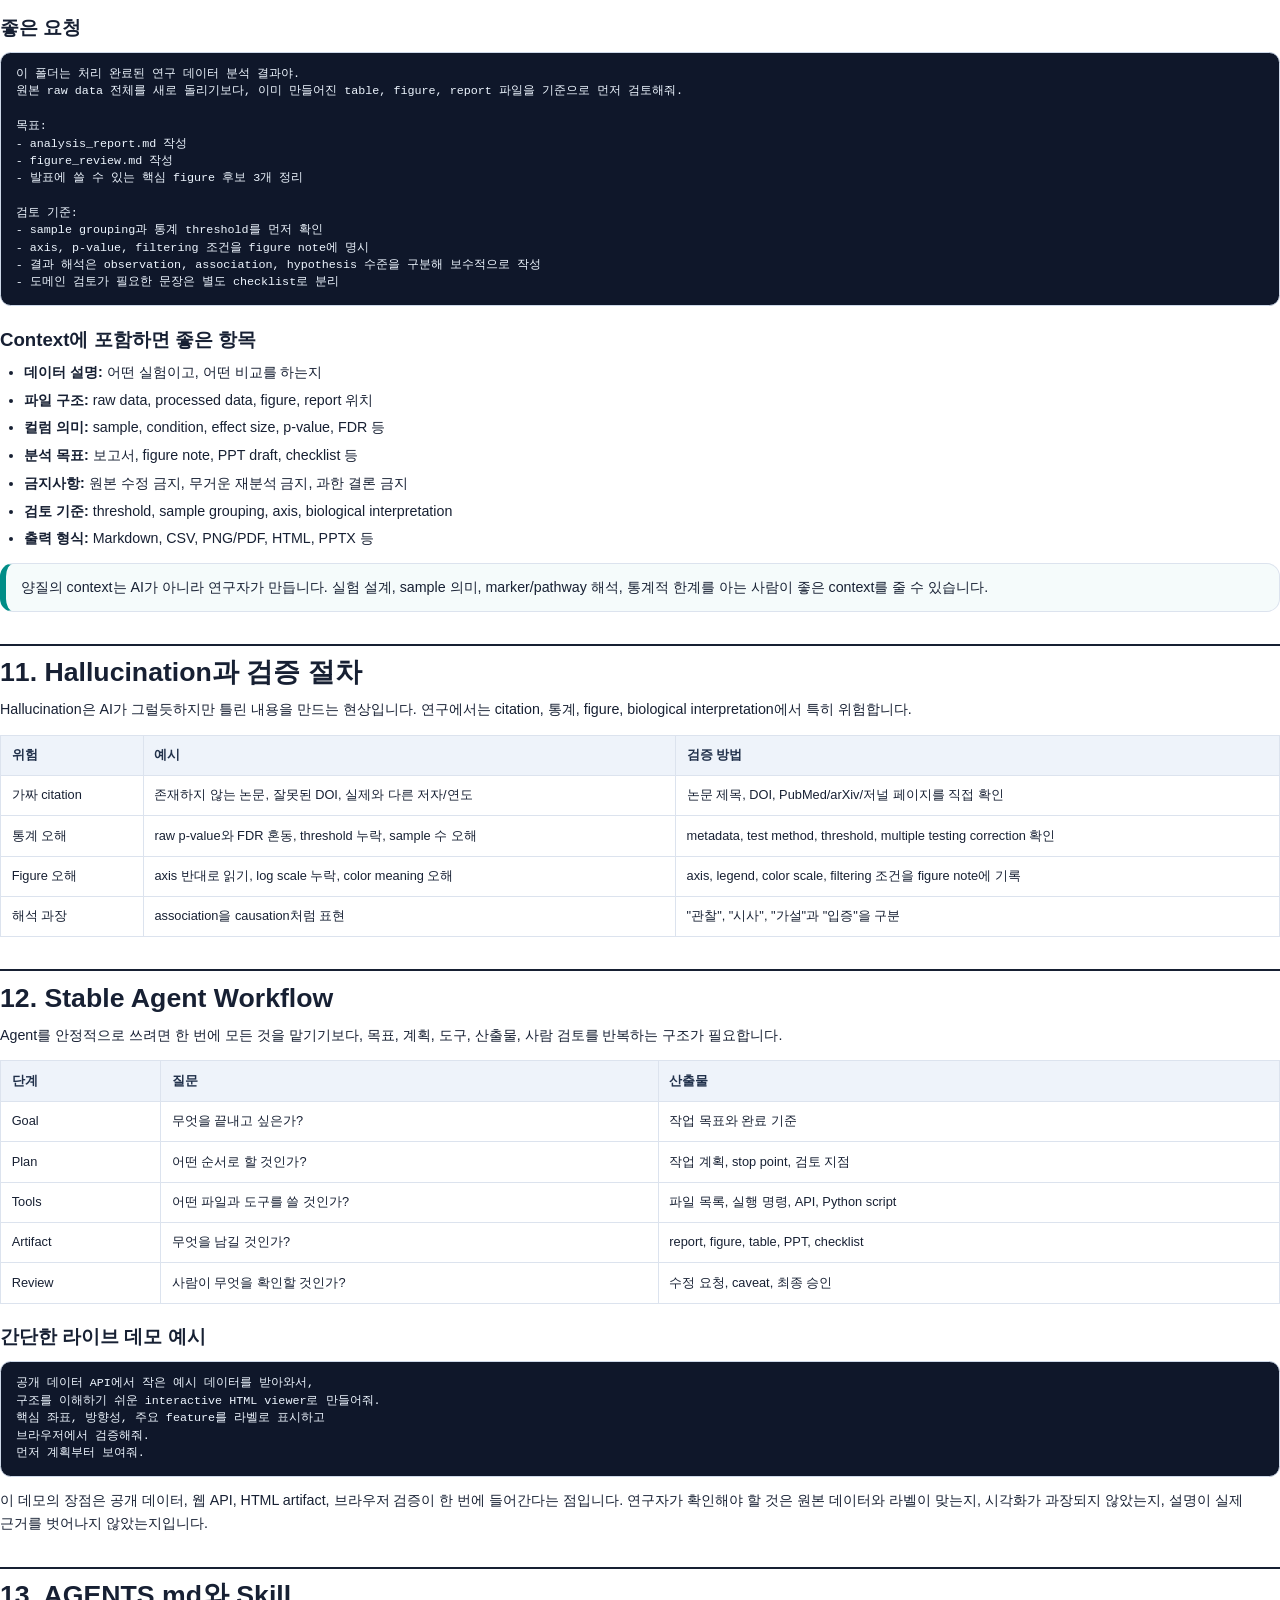
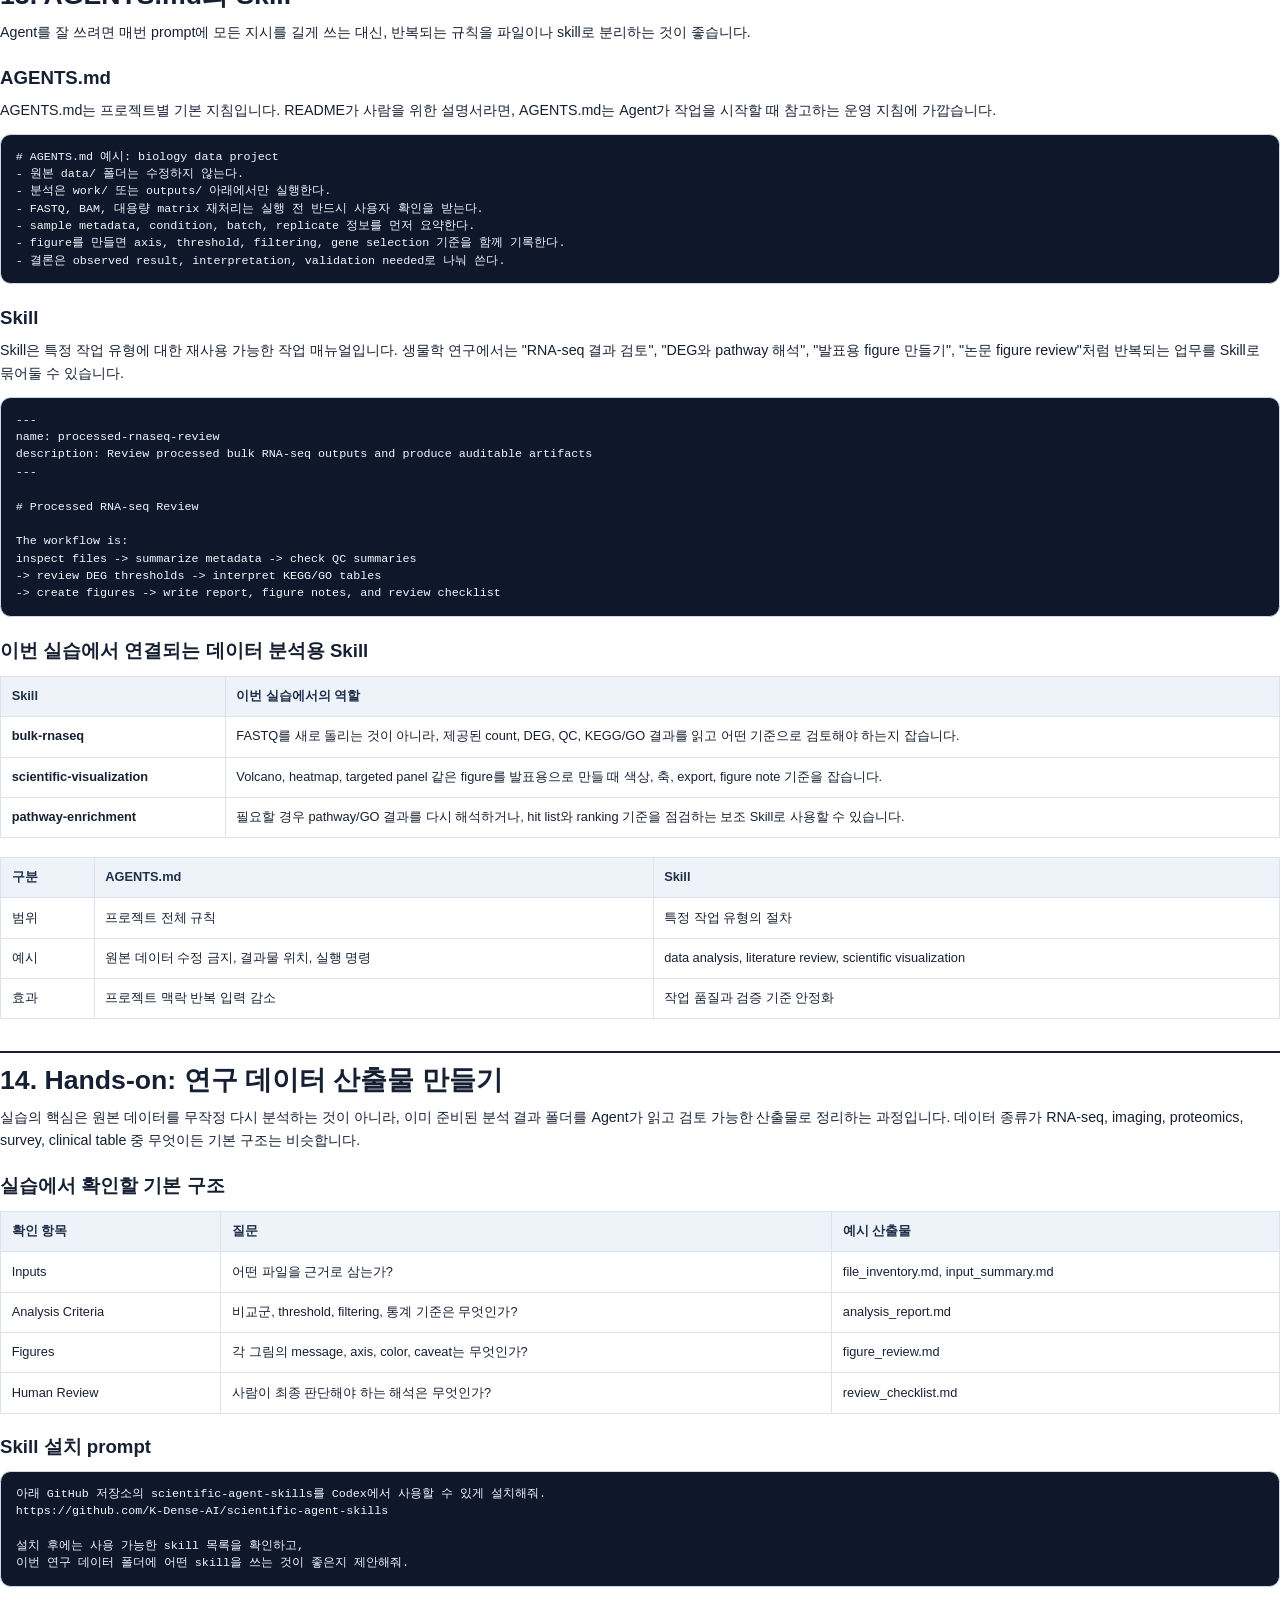
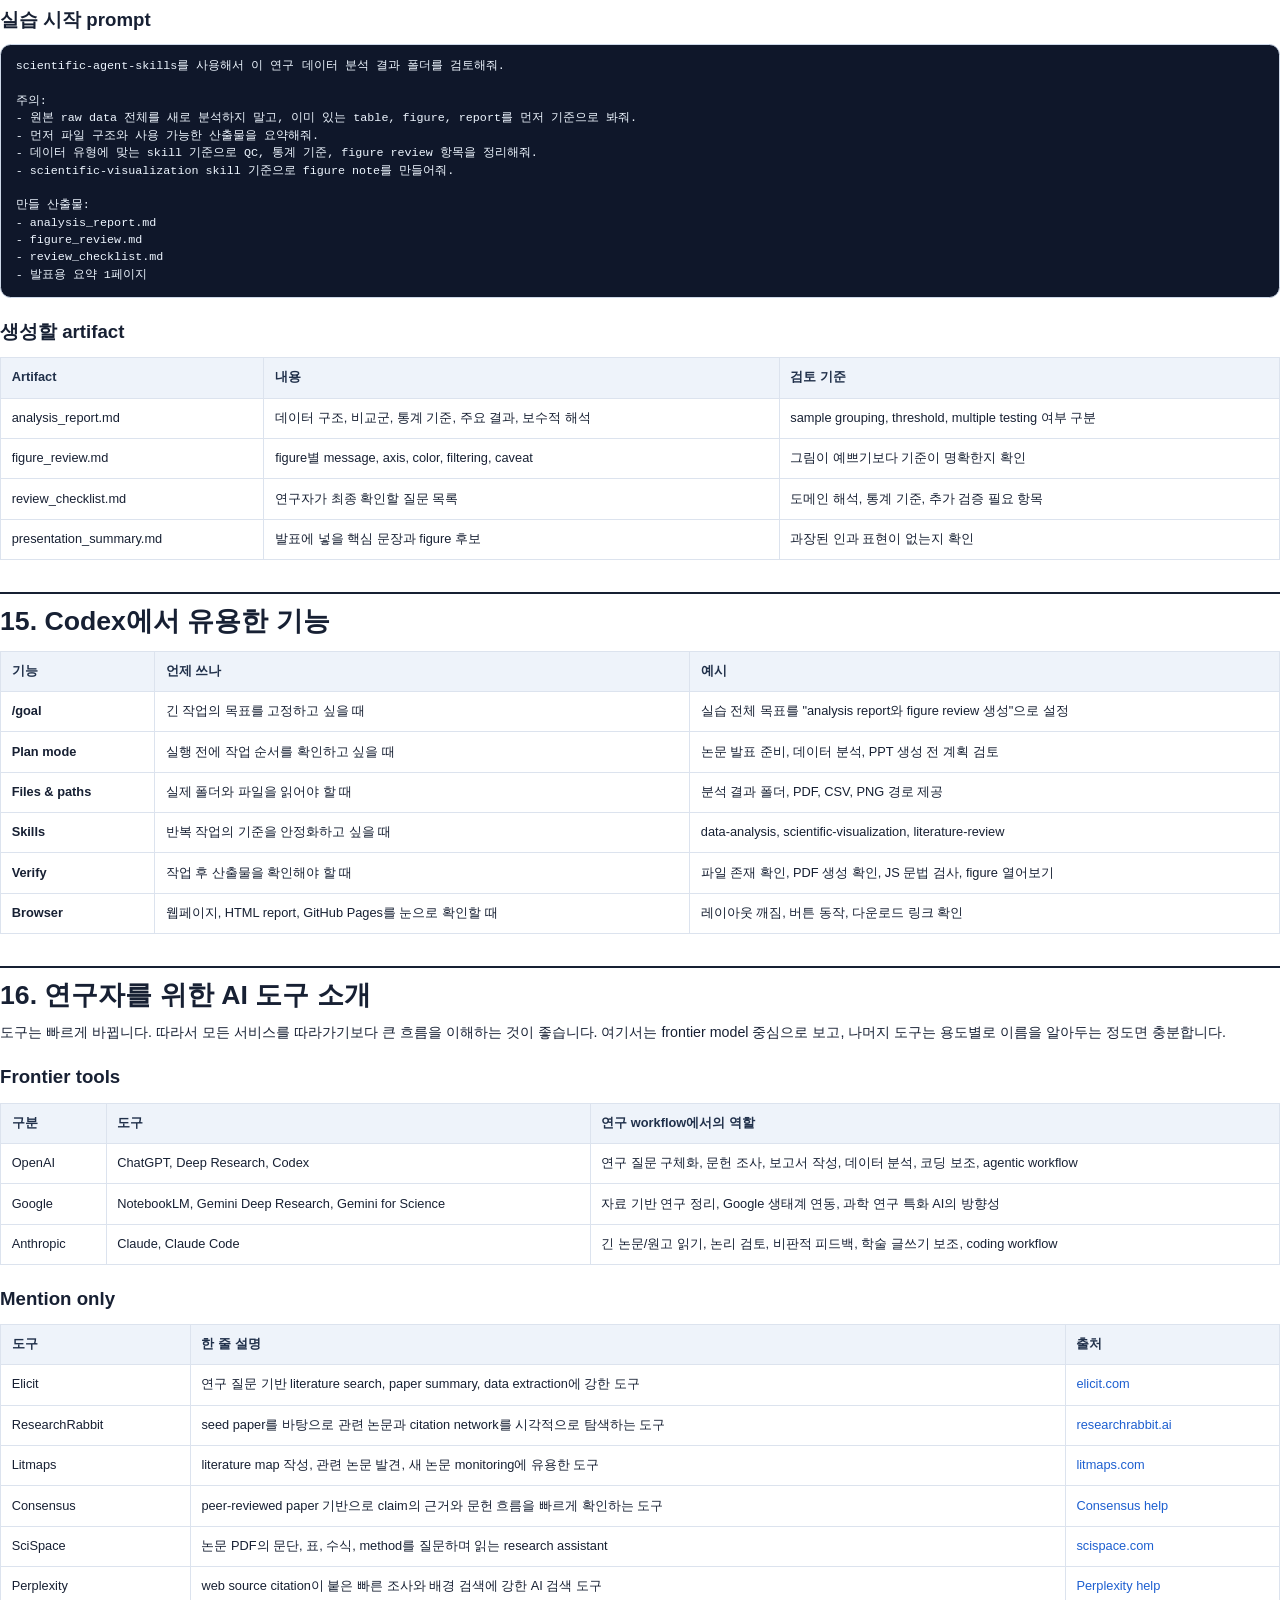
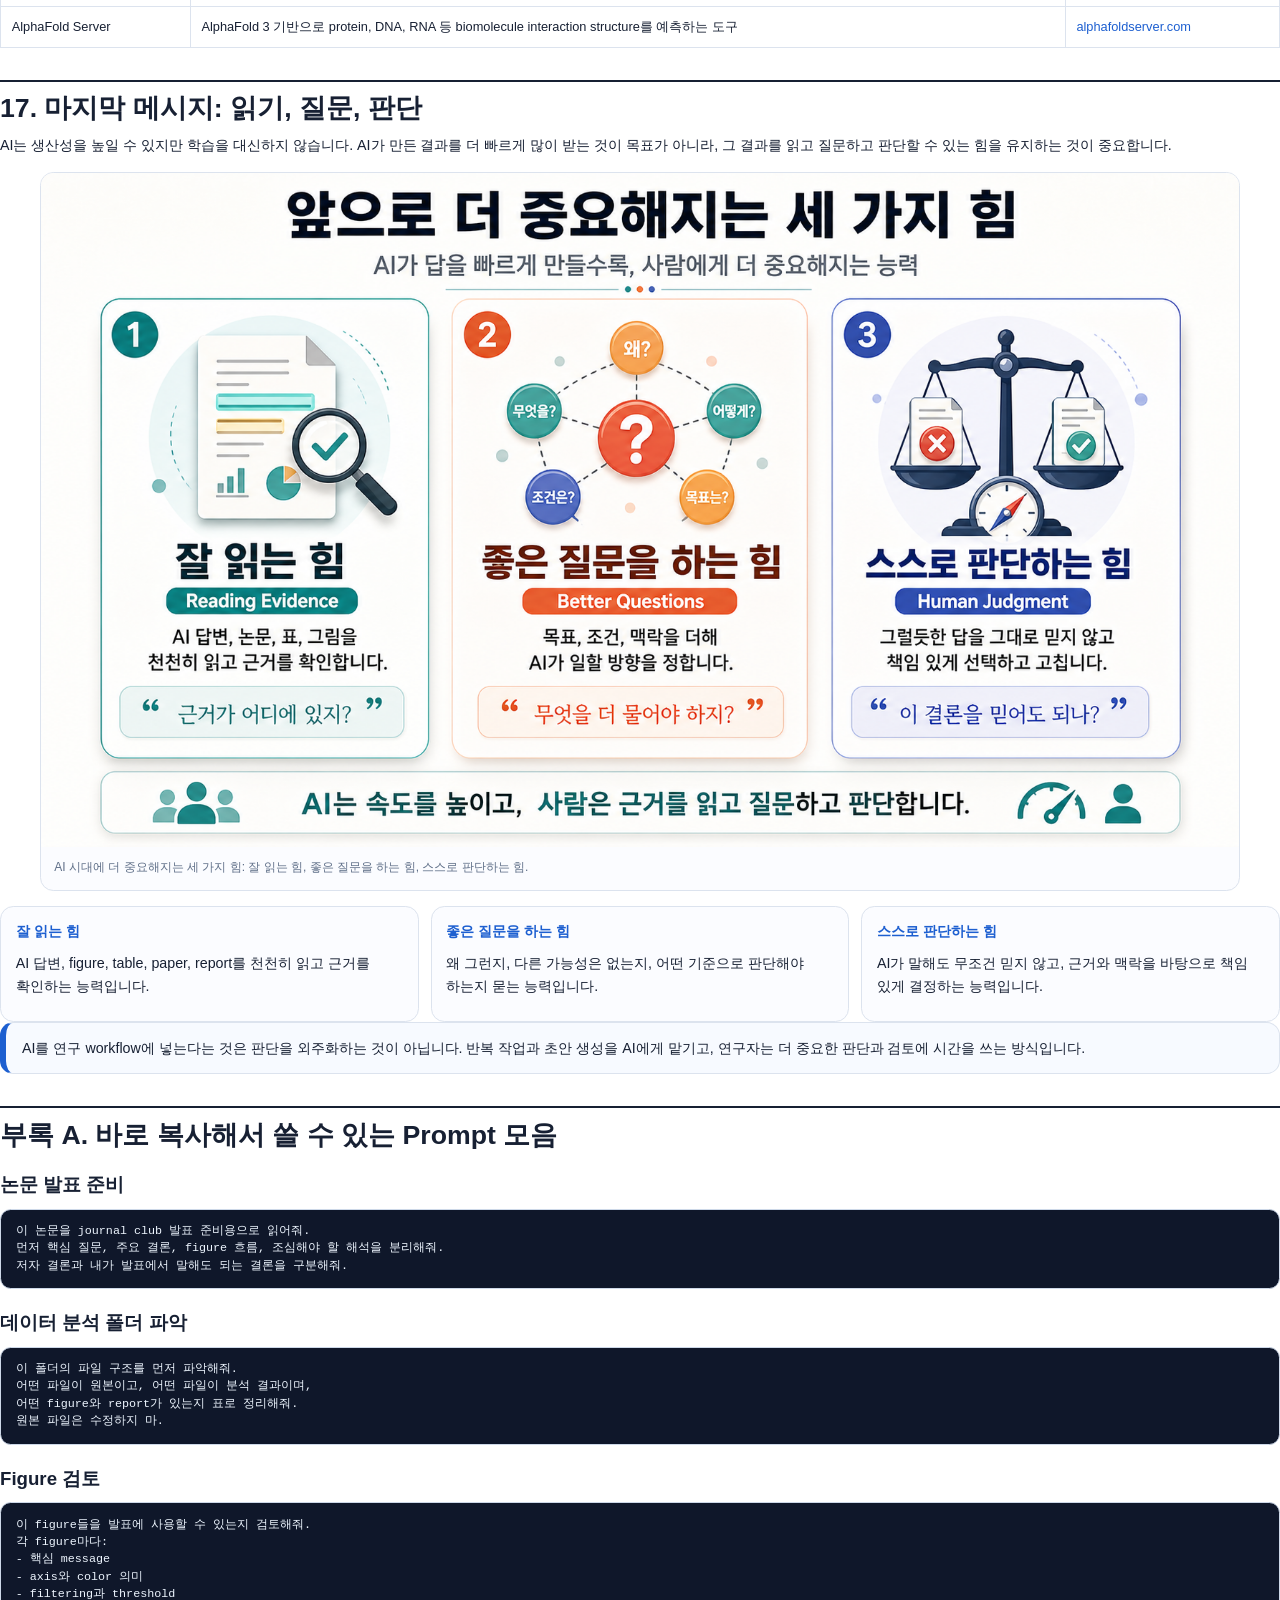
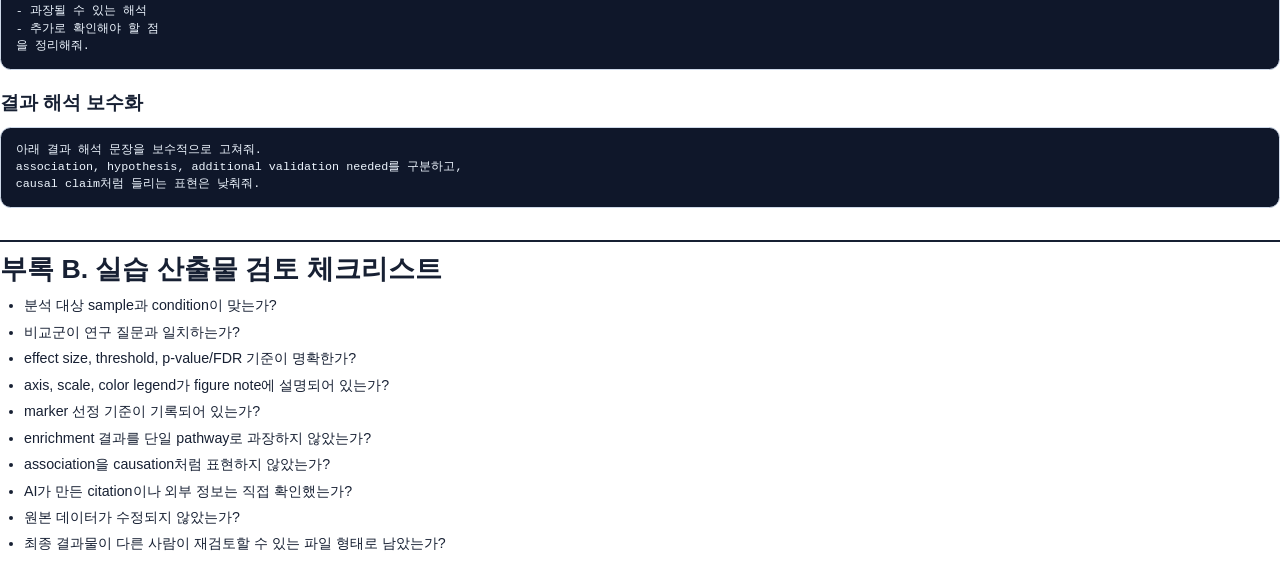
==== commit ce40cd60: "Update lecture goals and researcher workflow notes" ====
--- a/lecture-notes/ryus-lab-ai-lecture-notes.html
+++ b/lecture-notes/ryus-lab-ai-lecture-notes.html
@@ -395,7 +395,7 @@
     <h2>목차</h2>
     <ol>
       <li>강의 전 준비사항</li>
-      <li>오늘의 큰 그림</li>
+      <li>강의 목표</li>
       <li>기본 용어: LLM, Context, Agent, Skill</li>
       <li>ChatGPT에서 Agentic AI까지</li>
       <li>현재 Agent가 할 수 있는 일과 한계</li>
@@ -456,7 +456,7 @@
   </section>
 
   <section>
-    <h2>2. 오늘의 큰 그림</h2>
+    <h2>2. 강의 목표</h2>
     <p>
       생성형 AI를 처음 쓸 때는 보통 "질문을 잘하면 좋은 답이 온다"는 방식으로 생각합니다. 하지만 연구 workflow에서 AI를 제대로 쓰려면 관점이 조금 달라져야 합니다. 좋은 질문도 중요하지만, 더 중요한 것은 충분한 context, 검토 가능한 artifact, 사람의 판단이 들어가는 반복 구조입니다.
     </p>
@@ -472,6 +472,9 @@
       <div><strong>Artifact</strong><span>답변이 아니라 파일, 표, 그림, checklist로 남기기</span></div>
       <div><strong>Review</strong><span>최종 해석과 판단은 연구자가 책임지기</span></div>
     </div>
+    <p>
+      이 네 가지는 오늘 강의에서 다루는 실무적인 목표입니다. 예시는 논문 발표 준비와 RNA-seq 결과 검토를 중심으로 들지만, 같은 구조는 imaging data, proteomics, clinical table, survey, grant writing, lab meeting 준비처럼 더 많은 연구 업무로 확장할 수 있습니다.
+    </p>
   </section>
 
   <section>
@@ -771,47 +774,47 @@
   </section>
 
   <section>
-    <h2>8. HITL: 연구자 피드백 기반 작업 방식</h2>
-    <p>
-      실제 연구 업무에서 Agent는 파일을 읽고, figure를 만들고, report를 구성하고, 발표자료 초안까지 이어갈 수 있습니다. 하지만 분석 단위, 비교 기준, 시각화 방식, 해석의 강도는 연구자의 검토가 들어가야 안정적입니다.
-    </p>
-
-    <h3>HITL이 필요한 대표 지점</h3>
+    <h2>8. 실제 연구자의 피드백 기반 작업 예시</h2>
+    <p>
+      실제 연구 업무에서 Agent는 파일을 읽고, figure를 만들고, report를 구성하고, 발표자료 초안까지 이어갈 수 있습니다. 하지만 처음 나온 결과가 바로 정답이 되는 경우는 드뭅니다. 연구자가 실험 맥락을 설명하고, 비교 기준을 고치고, figure가 읽히는 방식을 조정하면서 결과물이 점점 쓸 수 있는 형태가 됩니다.
+    </p>
+
+    <h3>실제 피드백이 들어가는 순간</h3>
     <table>
       <thead>
-        <tr><th>지점</th><th>연구자가 확인할 것</th><th>Agent에게 맡길 수 있는 일</th></tr>
+        <tr><th>상황</th><th>연구자의 피드백 예시</th><th>Agent가 다시 해야 할 일</th></tr>
       </thead>
       <tbody>
         <tr>
-          <td>분석 단위</td>
-          <td>sample, replicate, condition, batch를 어떻게 묶을지 결정</td>
-          <td>metadata를 읽고 가능한 grouping 후보와 장단점 제시</td>
-        </tr>
-        <tr>
-          <td>비교 기준</td>
-          <td>어떤 contrast가 연구 질문에 맞는지 판단</td>
-          <td>비교군별 결과 table, summary, figure 후보 정리</td>
-        </tr>
-        <tr>
-          <td>시각화</td>
-          <td>axis, scale, color, threshold, filtering 기준이 적절한지 확인</td>
-          <td>volcano, heatmap, PCA, enrichment plot 초안 생성과 figure note 작성</td>
-        </tr>
-        <tr>
-          <td>해석</td>
-          <td>관찰된 결과, 가능한 가설, 추가 검증 필요 항목을 구분</td>
-          <td>과한 claim 후보를 표시하고 보수적인 문장으로 수정 제안</td>
-        </tr>
-        <tr>
-          <td>전달</td>
-          <td>공동연구자나 청중에게 공유해도 되는 수준인지 최종 판단</td>
-          <td>report, checklist, PPT draft, README, 전달 메일 초안 작성</td>
+          <td>분석 단위가 애매할 때</td>
+          <td>"sample 단위가 아니라 condition 평균으로 먼저 비교해줘. replicate는 분산 확인용으로 따로 보여줘."</td>
+          <td>metadata와 expression table을 다시 읽고, group 평균과 replicate 분산을 분리한 summary를 만듭니다.</td>
+        </tr>
+        <tr>
+          <td>비교 기준이 연구 질문과 다를 때</td>
+          <td>"이 비교는 내 실험 질문과 다르다. SPF vs GF contrast를 중심으로 다시 정리해줘."</td>
+          <td>contrast 이름, fold change 방향, p-value 기준을 확인하고 report의 기준을 통일합니다.</td>
+        </tr>
+        <tr>
+          <td>Figure가 보기 어렵거나 메시지가 약할 때</td>
+          <td>"Heatmap 색 대비가 너무 약하다. marker group을 나누고, figure note에 gene 선정 기준을 적어줘."</td>
+          <td>색상 범위, gene grouping, label, export 형식을 조정하고 figure_review.md에 기준을 남깁니다.</td>
+        </tr>
+        <tr>
+          <td>해석이 과하게 쓰였을 때</td>
+          <td>"이 문장은 causal claim처럼 들린다. 지금 데이터로는 association 정도로 낮춰줘."</td>
+          <td>결론 문장을 관찰된 결과, 가능한 해석, 추가 검증 필요 항목으로 나눠 다시 씁니다.</td>
+        </tr>
+        <tr>
+          <td>전달 가능한 패키지가 필요할 때</td>
+          <td>"공동연구자에게 보낼 수 있게 figure, summary, 확인 질문을 한 폴더에 정리해줘."</td>
+          <td>report, figures, checklist, README, 전달용 요약 문장을 하나의 package로 묶습니다.</td>
         </tr>
       </tbody>
     </table>
 
     <div class="callout">
-      핵심은 Agent가 모든 판단을 대신하는 것이 아닙니다. Agent는 반복 작업과 산출물 생성을 맡고, 연구자는 분석 단위, 비교 기준, 해석 가능성, 최종 전달본을 검토합니다.
+      이 방식이 HITL입니다. 사람은 중간중간 "무엇이 맞는 질문인지", "어떤 비교가 의미 있는지", "어디까지 말해도 되는지"를 알려주고, Agent는 그 피드백을 반영해 산출물을 다시 만듭니다.
     </div>
   </section>
 
@@ -950,27 +953,50 @@
     <p>
       AGENTS.md는 프로젝트별 기본 지침입니다. README가 사람을 위한 설명서라면, AGENTS.md는 Agent가 작업을 시작할 때 참고하는 운영 지침에 가깝습니다.
     </p>
-    <pre># AGENTS.md 예시
-- 데이터 원본은 수정하지 않는다.
-- 대용량 원본 데이터 재분석은 사용자 확인 후 실행한다.
-- 결과물은 reports/ 아래 Markdown으로 저장한다.
-- 그림을 만들면 축, 기준, filtering 조건을 함께 기록한다.
-- 결론은 "관찰된 연관"과 "추가 검증 필요"를 구분한다.</pre>
+    <pre># AGENTS.md 예시: biology data project
+- 원본 data/ 폴더는 수정하지 않는다.
+- 분석은 work/ 또는 outputs/ 아래에서만 실행한다.
+- FASTQ, BAM, 대용량 matrix 재처리는 실행 전 반드시 사용자 확인을 받는다.
+- sample metadata, condition, batch, replicate 정보를 먼저 요약한다.
+- figure를 만들면 axis, threshold, filtering, gene selection 기준을 함께 기록한다.
+- 결론은 observed result, interpretation, validation needed로 나눠 쓴다.</pre>
 
     <h3>Skill</h3>
     <p>
-      Skill은 특정 작업 유형에 대한 재사용 가능한 작업 매뉴얼입니다. 예를 들어 연구 데이터 검토에서는 입력 파일, 품질 확인, 통계 기준, figure 해석, 검증 checklist를 함께 확인하도록 만들 수 있습니다.
+      Skill은 특정 작업 유형에 대한 재사용 가능한 작업 매뉴얼입니다. 생물학 연구에서는 "RNA-seq 결과 검토", "DEG와 pathway 해석", "발표용 figure 만들기", "논문 figure review"처럼 반복되는 업무를 Skill로 묶어둘 수 있습니다.
     </p>
     <pre>---
-name: research-data-review
-description: Review processed research data and produce auditable artifacts
+name: processed-rnaseq-review
+description: Review processed bulk RNA-seq outputs and produce auditable artifacts
 ---
 
-# Research Data Review
+# Processed RNA-seq Review
 
 The workflow is:
-inspect files -> summarize inputs -> verify analysis criteria
--> review figures -> separate findings, caveats, and review questions</pre>
+inspect files -> summarize metadata -> check QC summaries
+-> review DEG thresholds -> interpret KEGG/GO tables
+-> create figures -> write report, figure notes, and review checklist</pre>
+
+    <h3>이번 실습에서 연결되는 데이터 분석용 Skill</h3>
+    <table>
+      <thead>
+        <tr><th>Skill</th><th>이번 실습에서의 역할</th></tr>
+      </thead>
+      <tbody>
+        <tr>
+          <td><strong>bulk-rnaseq</strong></td>
+          <td>FASTQ를 새로 돌리는 것이 아니라, 제공된 count, DEG, QC, KEGG/GO 결과를 읽고 어떤 기준으로 검토해야 하는지 잡습니다.</td>
+        </tr>
+        <tr>
+          <td><strong>scientific-visualization</strong></td>
+          <td>Volcano, heatmap, targeted panel 같은 figure를 발표용으로 만들 때 색상, 축, export, figure note 기준을 잡습니다.</td>
+        </tr>
+        <tr>
+          <td><strong>pathway-enrichment</strong></td>
+          <td>필요할 경우 pathway/GO 결과를 다시 해석하거나, hit list와 ranking 기준을 점검하는 보조 Skill로 사용할 수 있습니다.</td>
+        </tr>
+      </tbody>
+    </table>
 
     <table>
       <thead>
@@ -1157,16 +1183,16 @@
     <h3>Mention only</h3>
     <table>
       <thead>
-        <tr><th>도구</th><th>한 줄 설명</th></tr>
+        <tr><th>도구</th><th>한 줄 설명</th><th>출처</th></tr>
       </thead>
       <tbody>
-        <tr><td>Elicit</td><td>연구 질문 기반 literature search와 후보 논문 정리에 강한 도구</td></tr>
-        <tr><td>ResearchRabbit</td><td>관련 논문과 citation network를 시각적으로 탐색하는 도구</td></tr>
-        <tr><td>Litmaps</td><td>literature map 작성과 새 논문 monitoring에 유용한 도구</td></tr>
-        <tr><td>Consensus</td><td>논문 기반으로 특정 claim의 근거를 빠르게 확인하는 도구</td></tr>
-        <tr><td>SciSpace</td><td>논문 PDF의 어려운 문단, 표, 수식을 설명받기 좋은 도구</td></tr>
-        <tr><td>Perplexity</td><td>출처 기반 web research와 빠른 조사에 강한 AI 검색 도구</td></tr>
-        <tr><td>AlphaFold Server</td><td>생명과학 분야의 protein structure와 interaction 예측 특화 도구</td></tr>
+        <tr><td>Elicit</td><td>연구 질문 기반 literature search, paper summary, data extraction에 강한 도구</td><td><a href="https://elicit.com/">elicit.com</a></td></tr>
+        <tr><td>ResearchRabbit</td><td>seed paper를 바탕으로 관련 논문과 citation network를 시각적으로 탐색하는 도구</td><td><a href="https://www.researchrabbit.ai/">researchrabbit.ai</a></td></tr>
+        <tr><td>Litmaps</td><td>literature map 작성, 관련 논문 발견, 새 논문 monitoring에 유용한 도구</td><td><a href="https://www.litmaps.com/">litmaps.com</a></td></tr>
+        <tr><td>Consensus</td><td>peer-reviewed paper 기반으로 claim의 근거와 문헌 흐름을 빠르게 확인하는 도구</td><td><a href="https://help.consensus.app/en/articles/9922673-how-consensus-works">Consensus help</a></td></tr>
+        <tr><td>SciSpace</td><td>논문 PDF의 문단, 표, 수식, method를 질문하며 읽는 research assistant</td><td><a href="https://scispace.com/">scispace.com</a></td></tr>
+        <tr><td>Perplexity</td><td>web source citation이 붙은 빠른 조사와 배경 검색에 강한 AI 검색 도구</td><td><a href="https://www.perplexity.ai/help-center/en/articles/10352895-how-does-perplexity-work.html">Perplexity help</a></td></tr>
+        <tr><td>AlphaFold Server</td><td>AlphaFold 3 기반으로 protein, DNA, RNA 등 biomolecule interaction structure를 예측하는 도구</td><td><a href="https://alphafoldserver.com/">alphafoldserver.com</a></td></tr>
       </tbody>
     </table>
   </section>
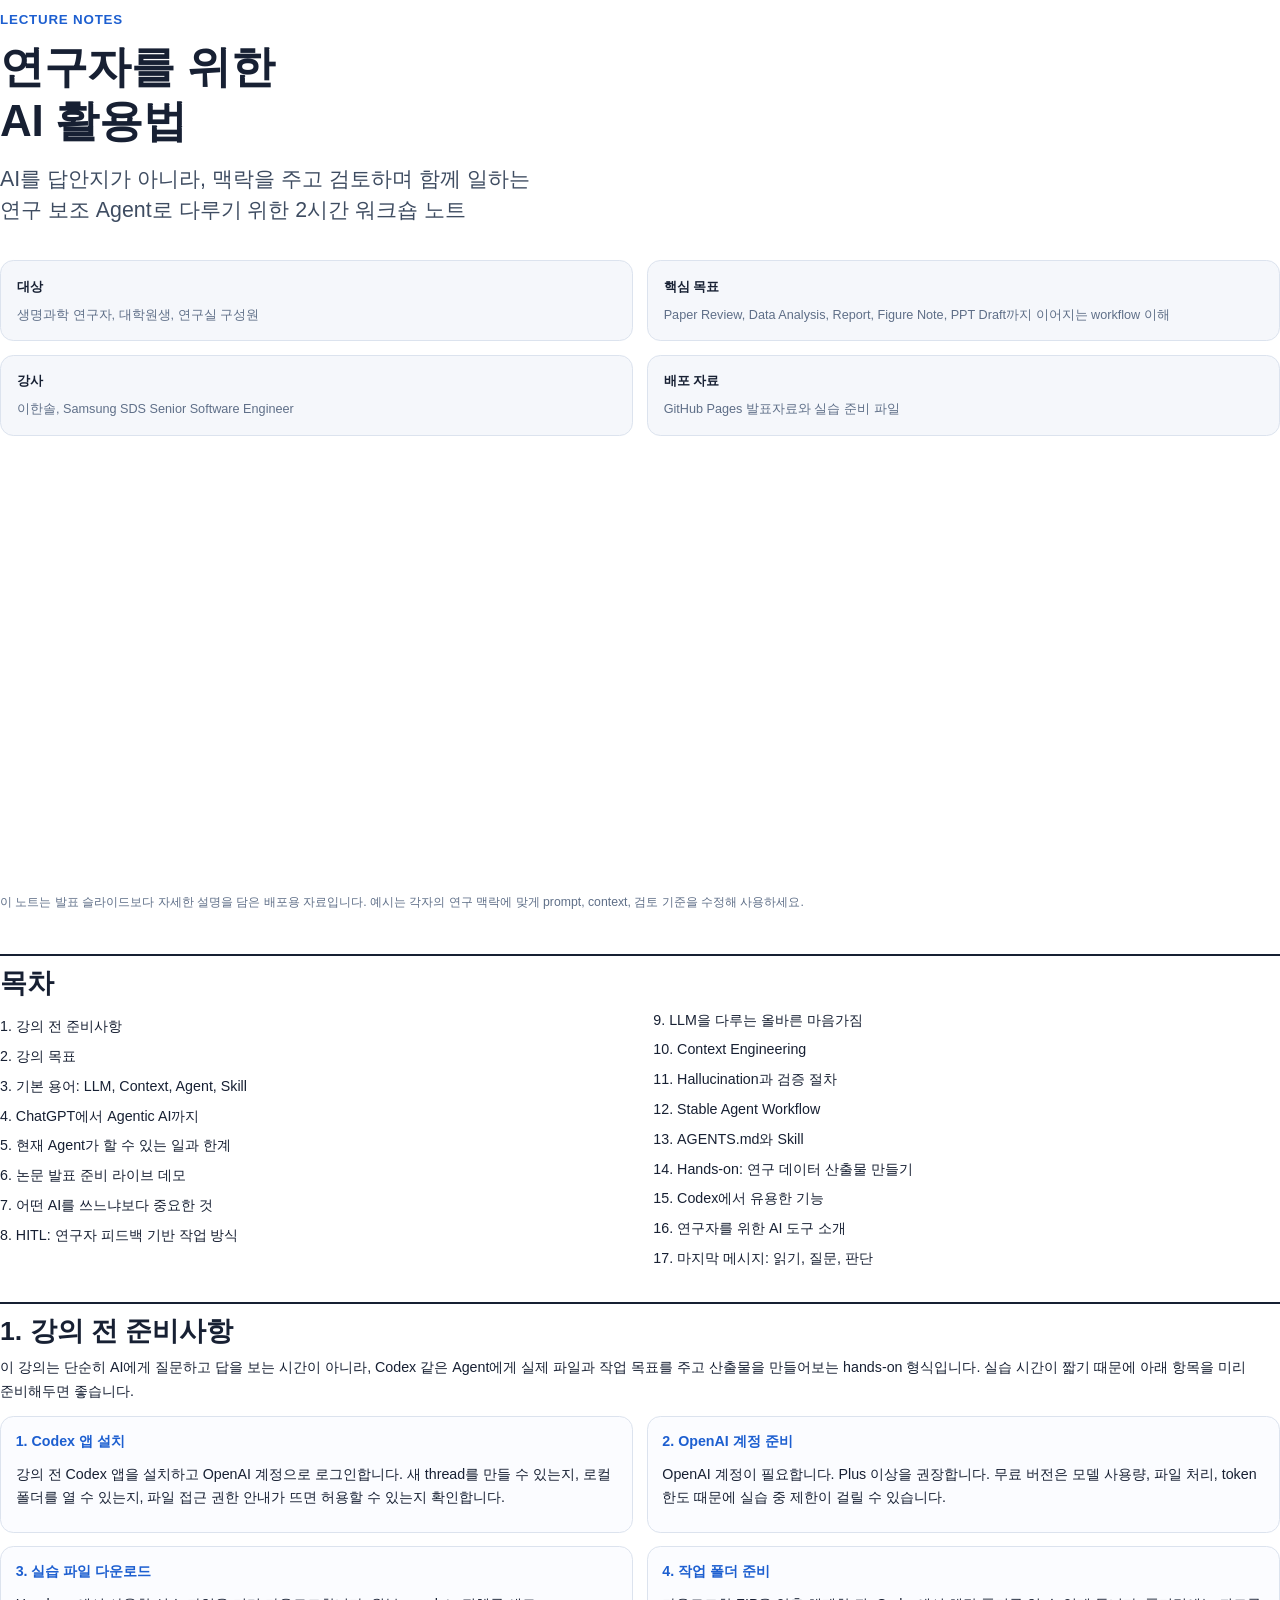
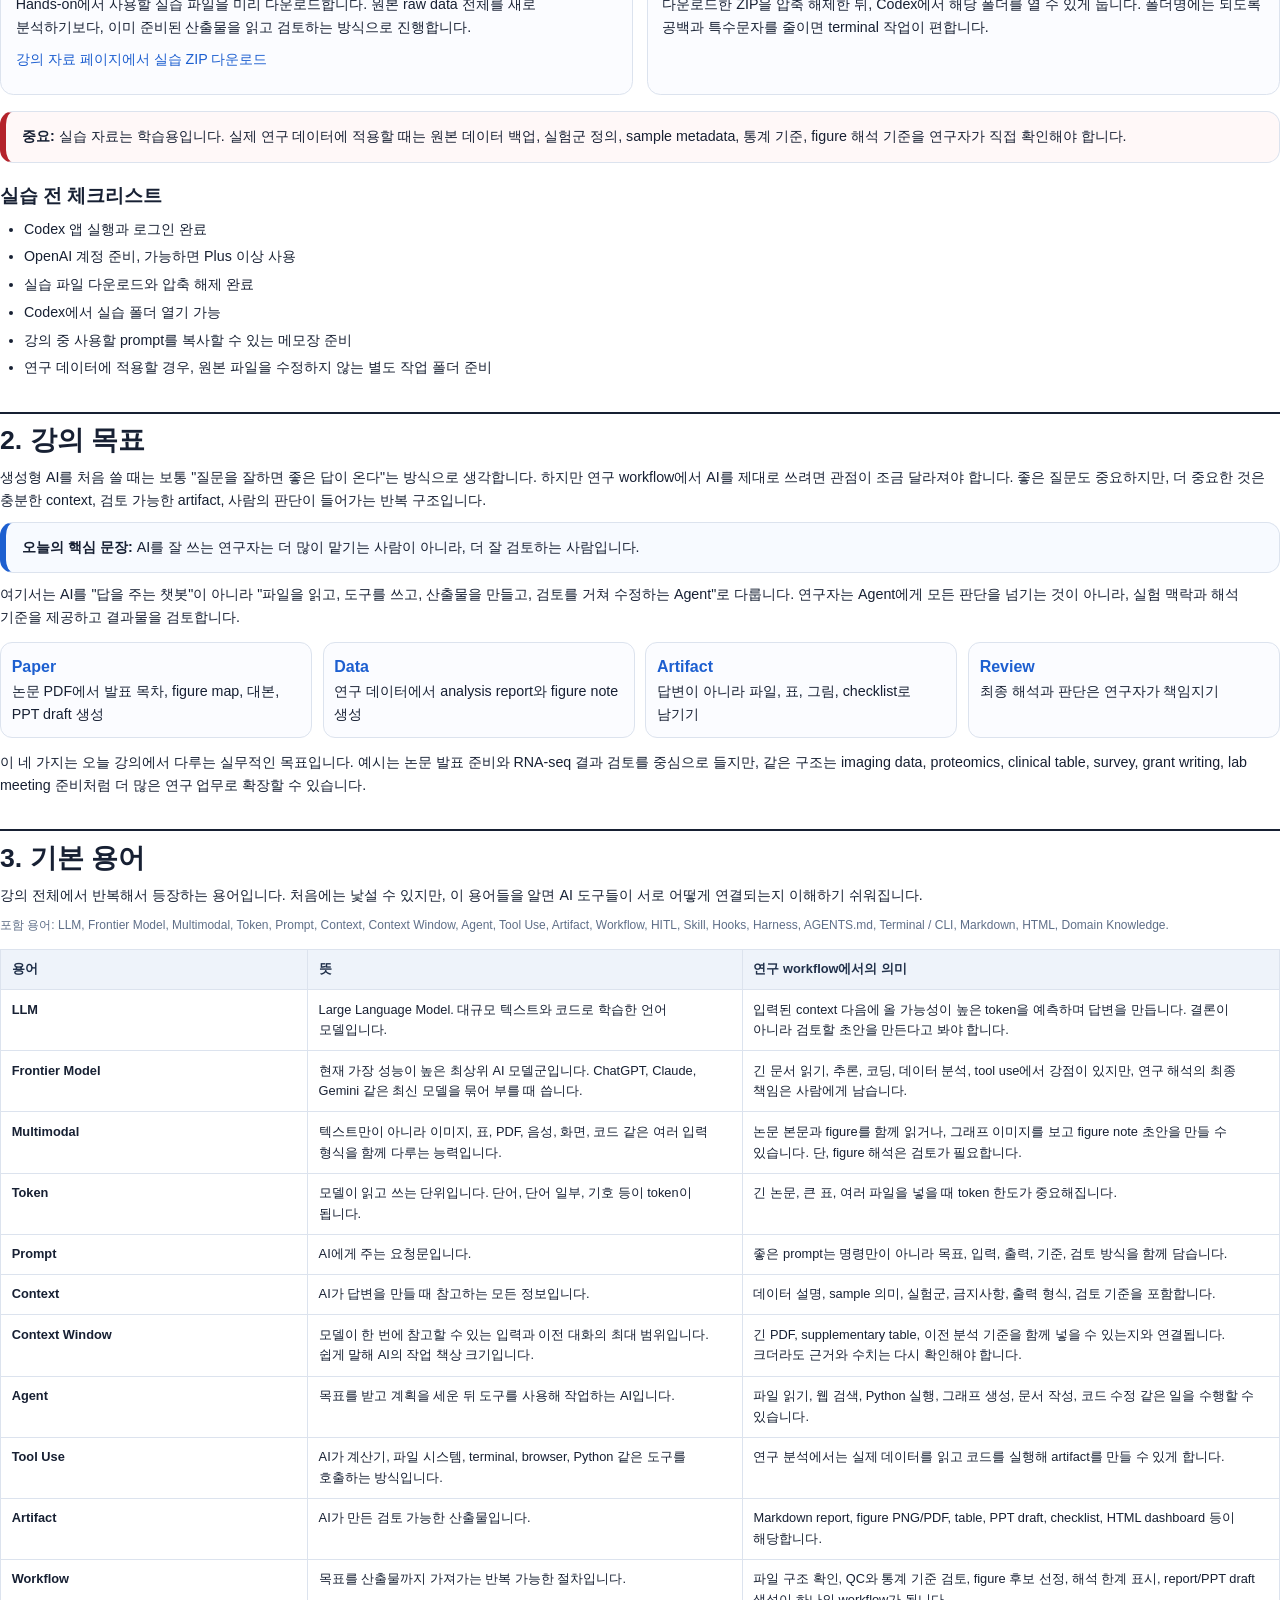
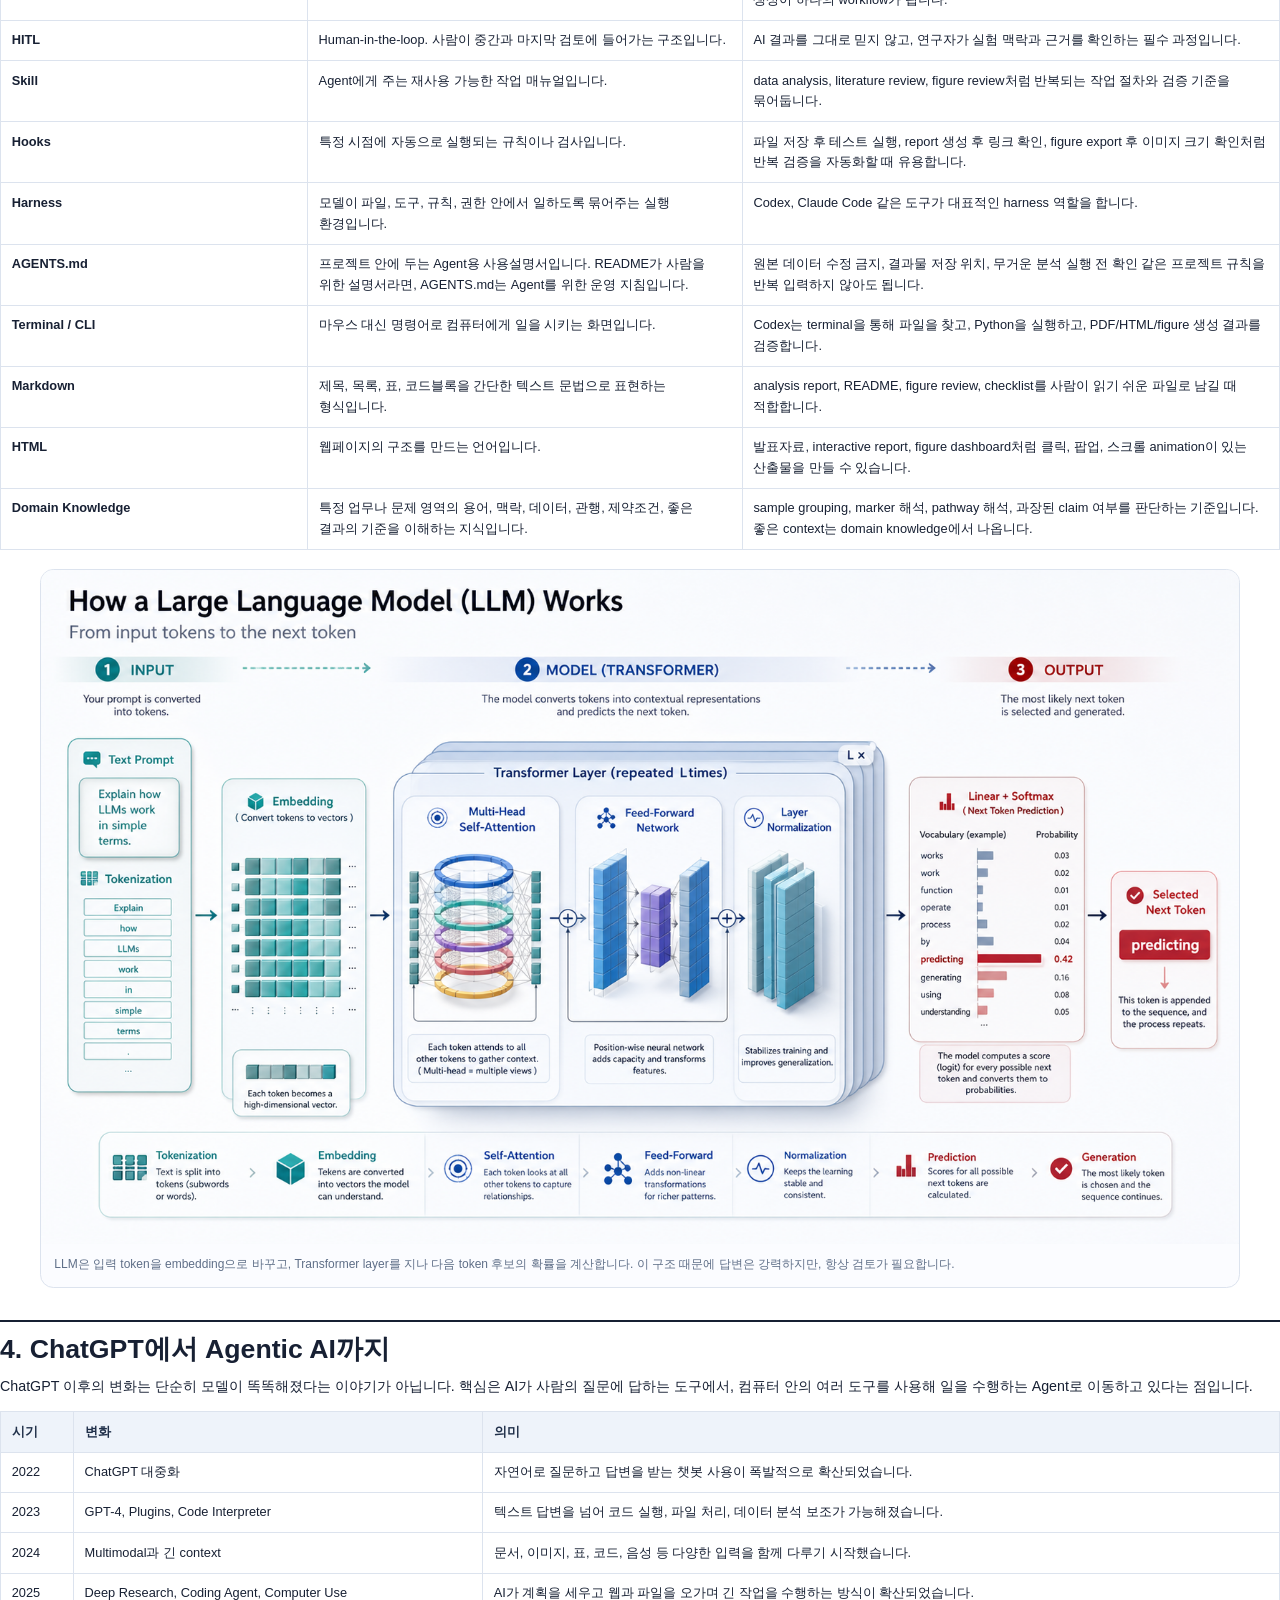
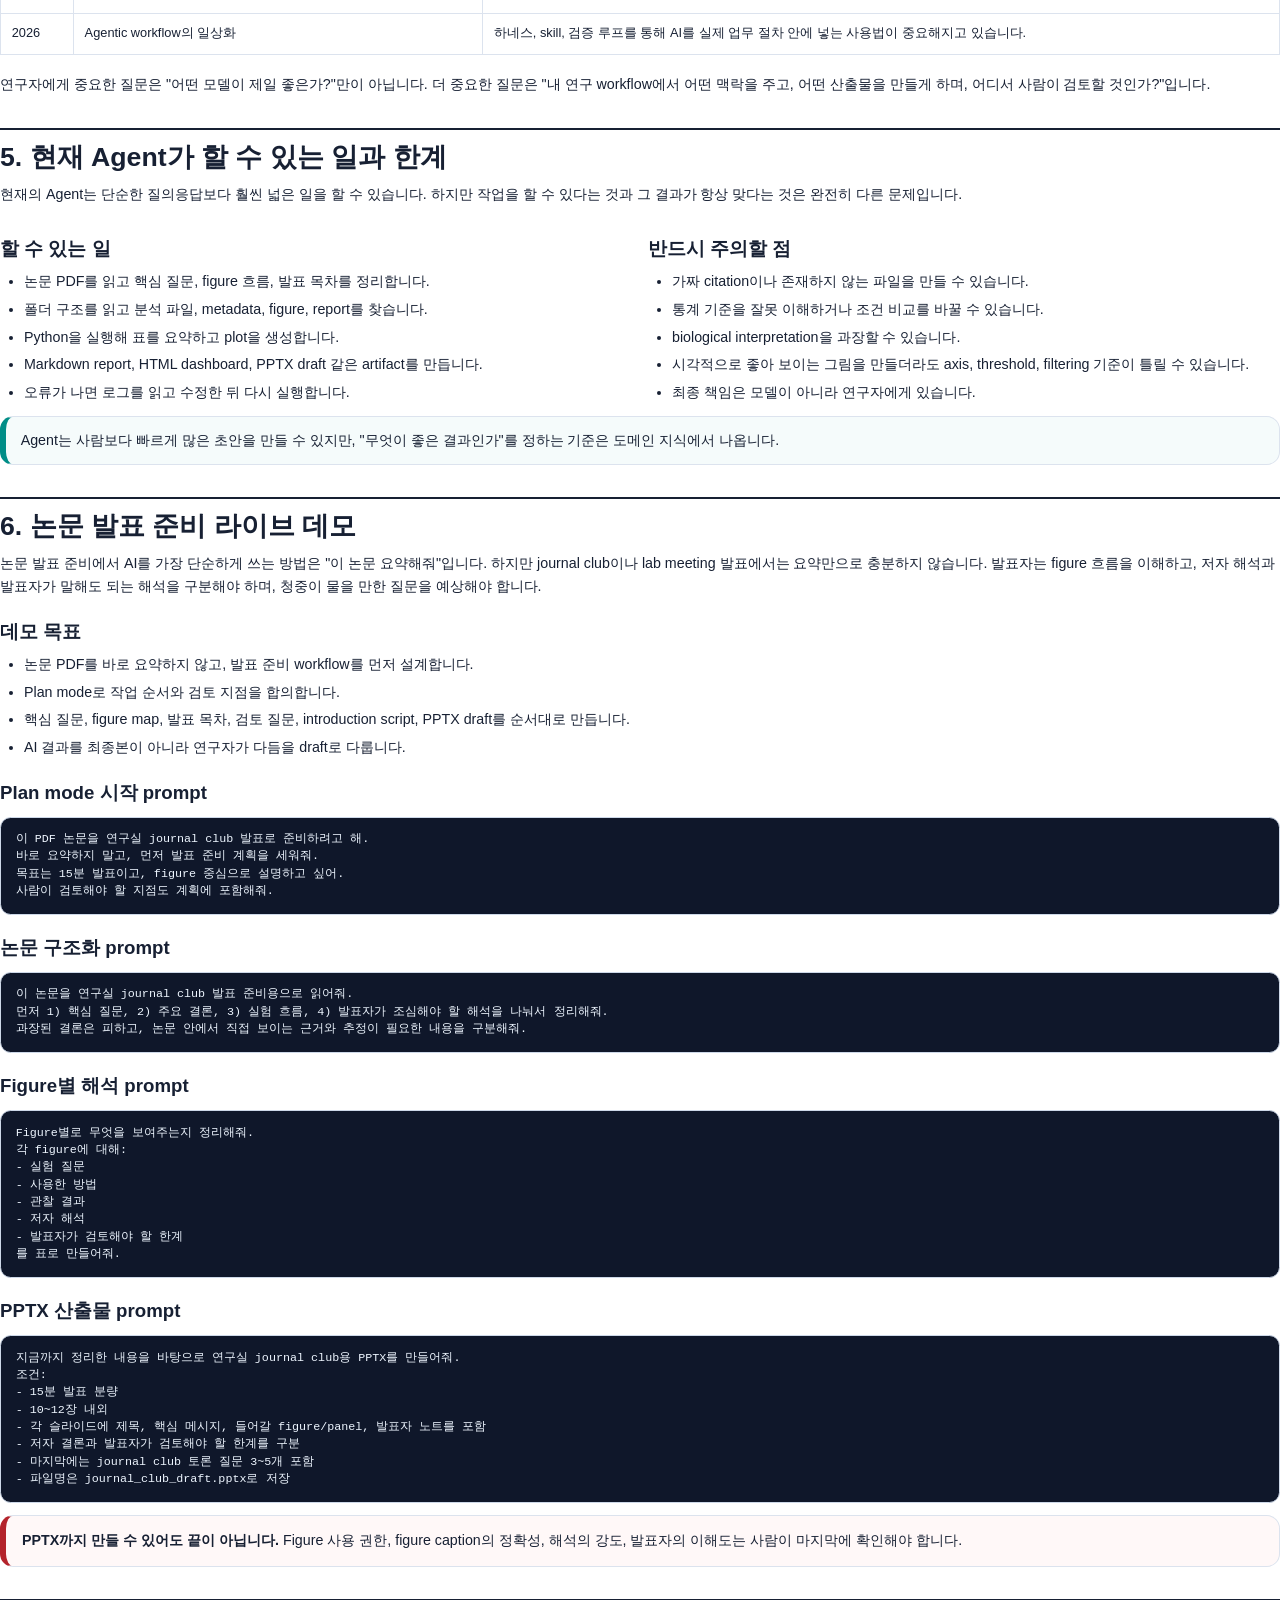
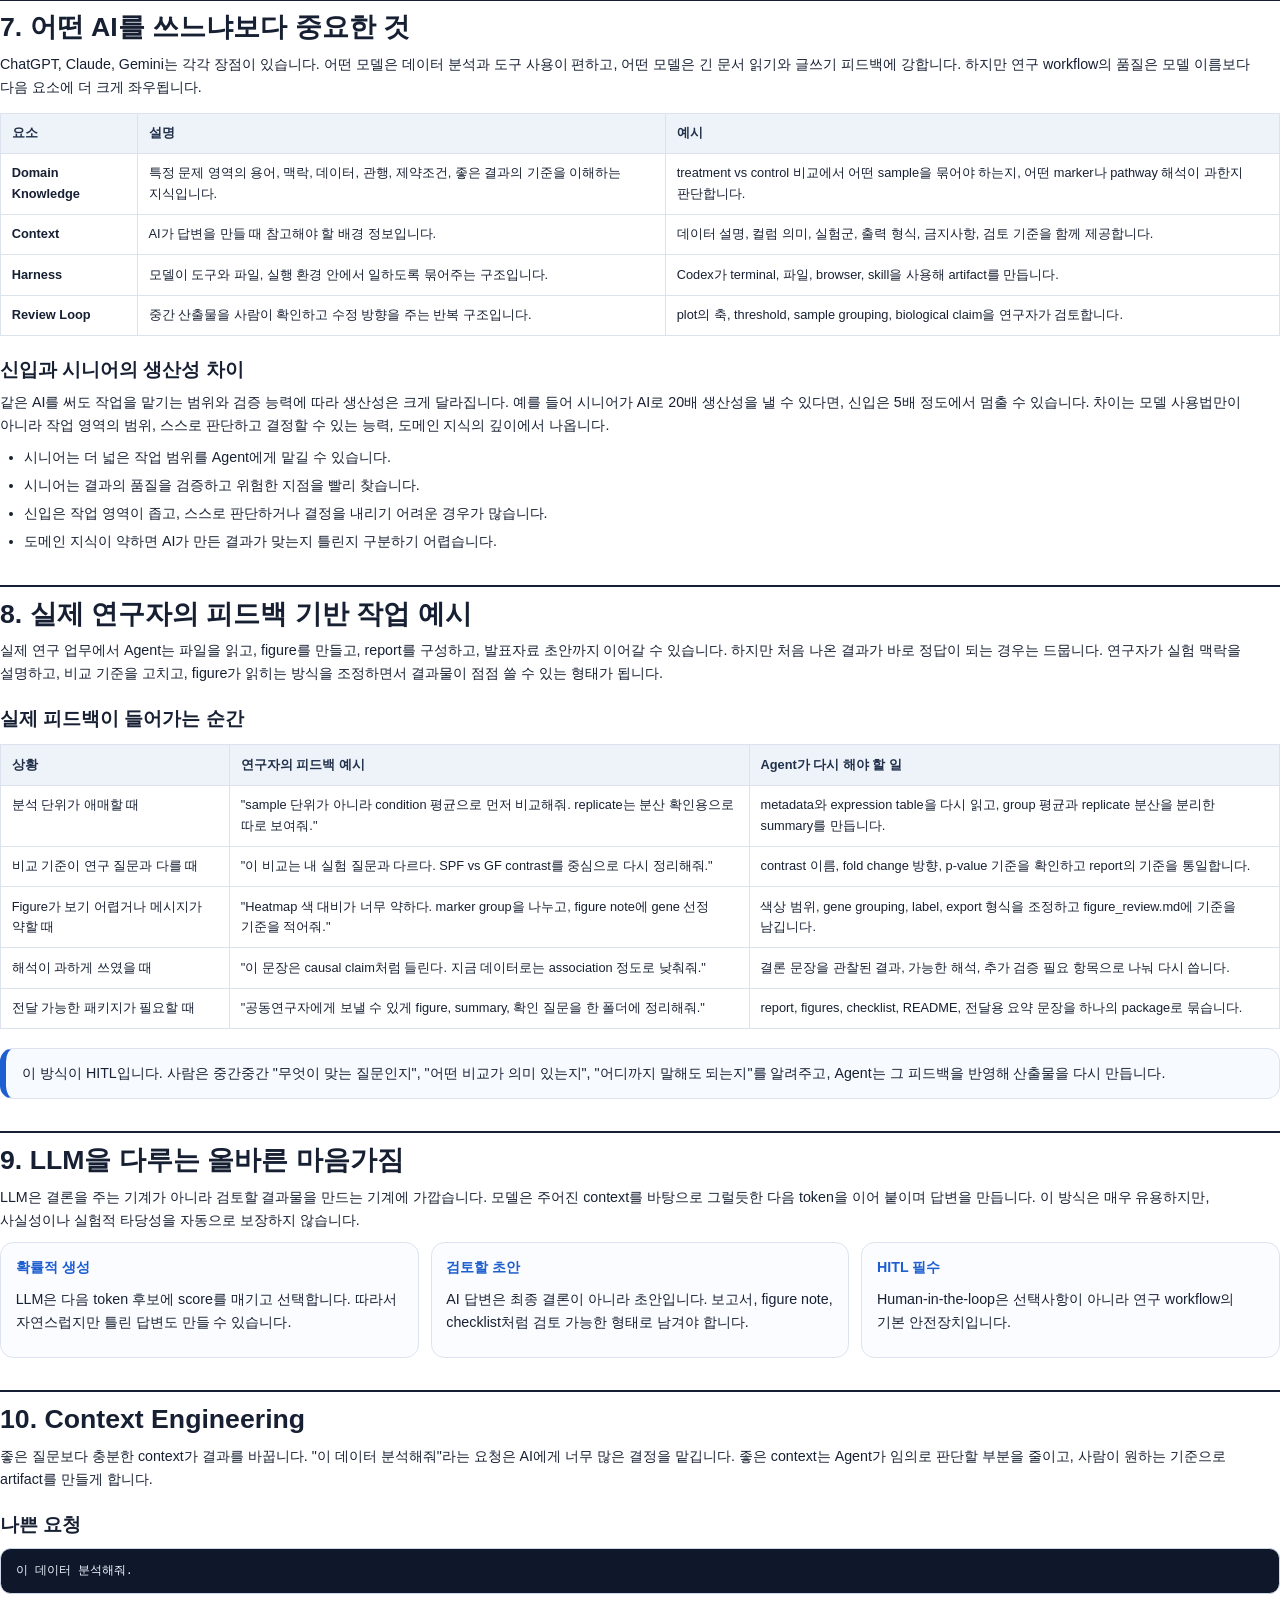
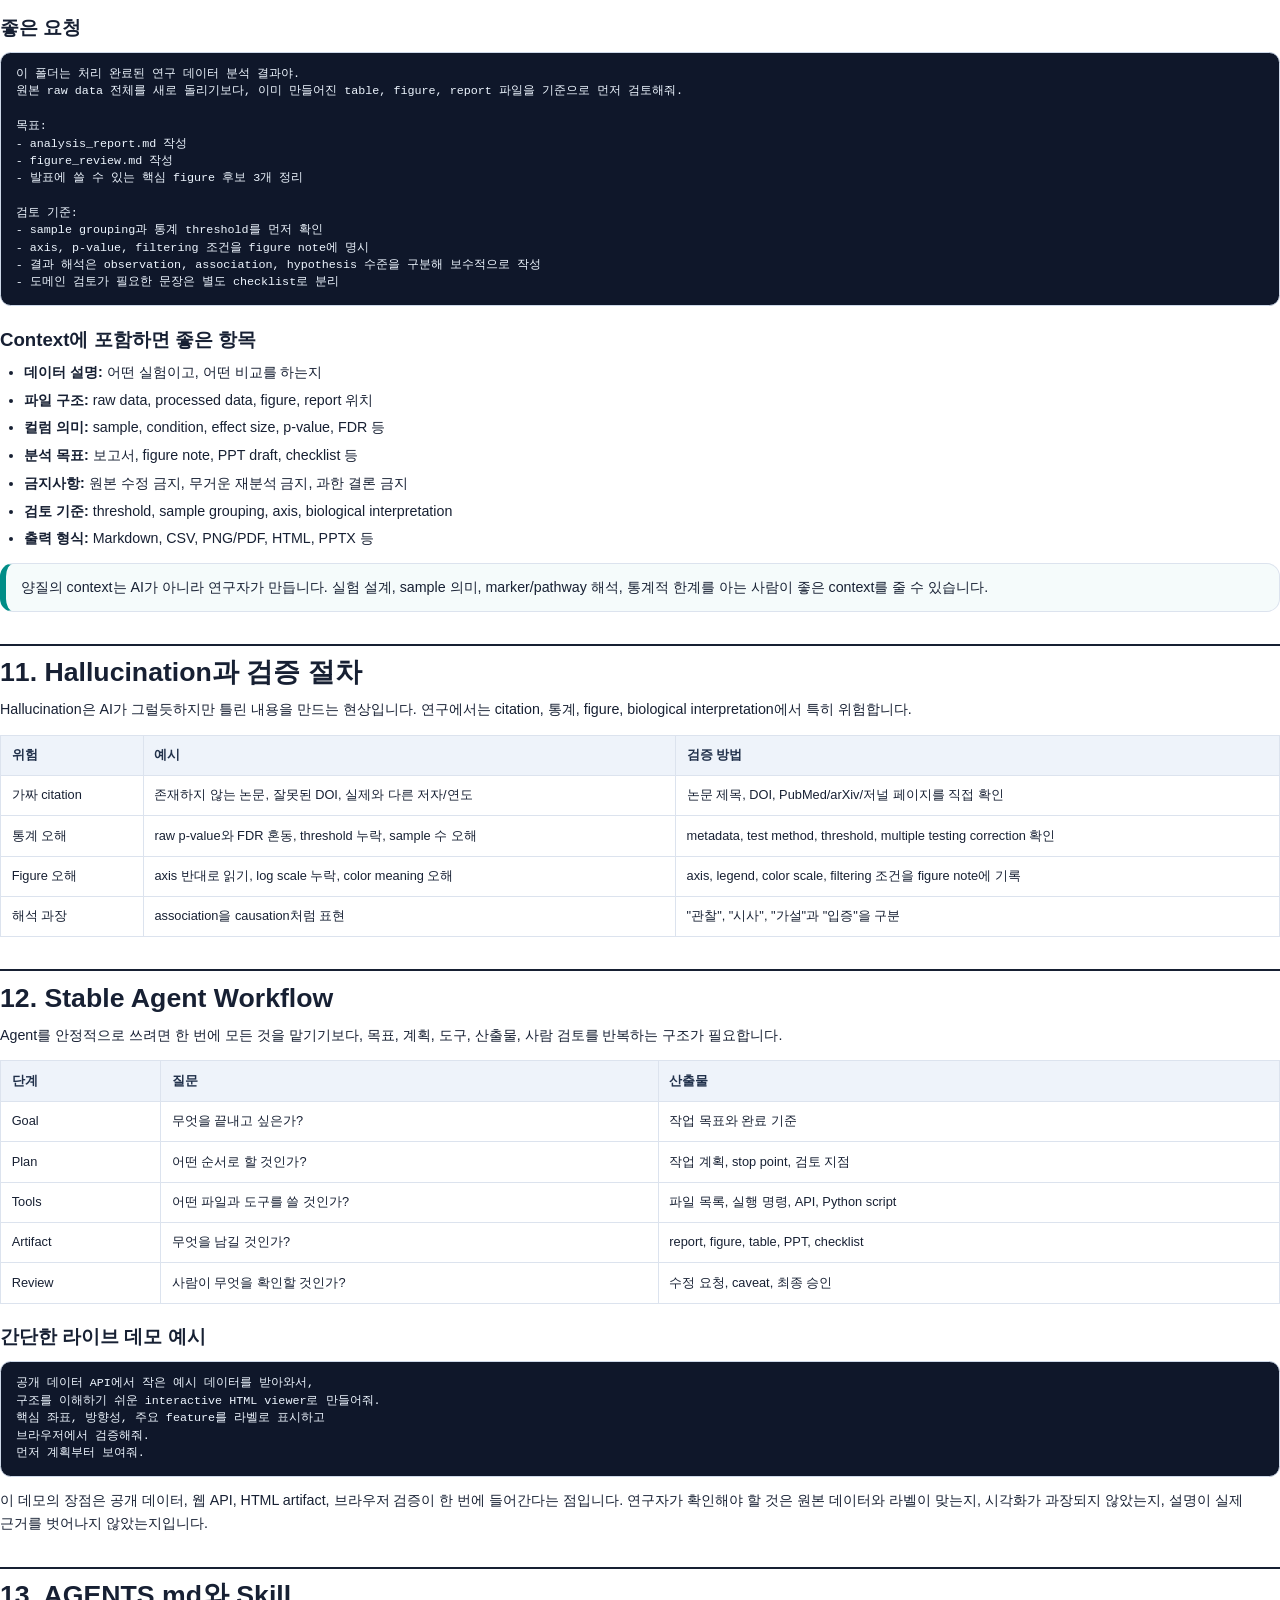
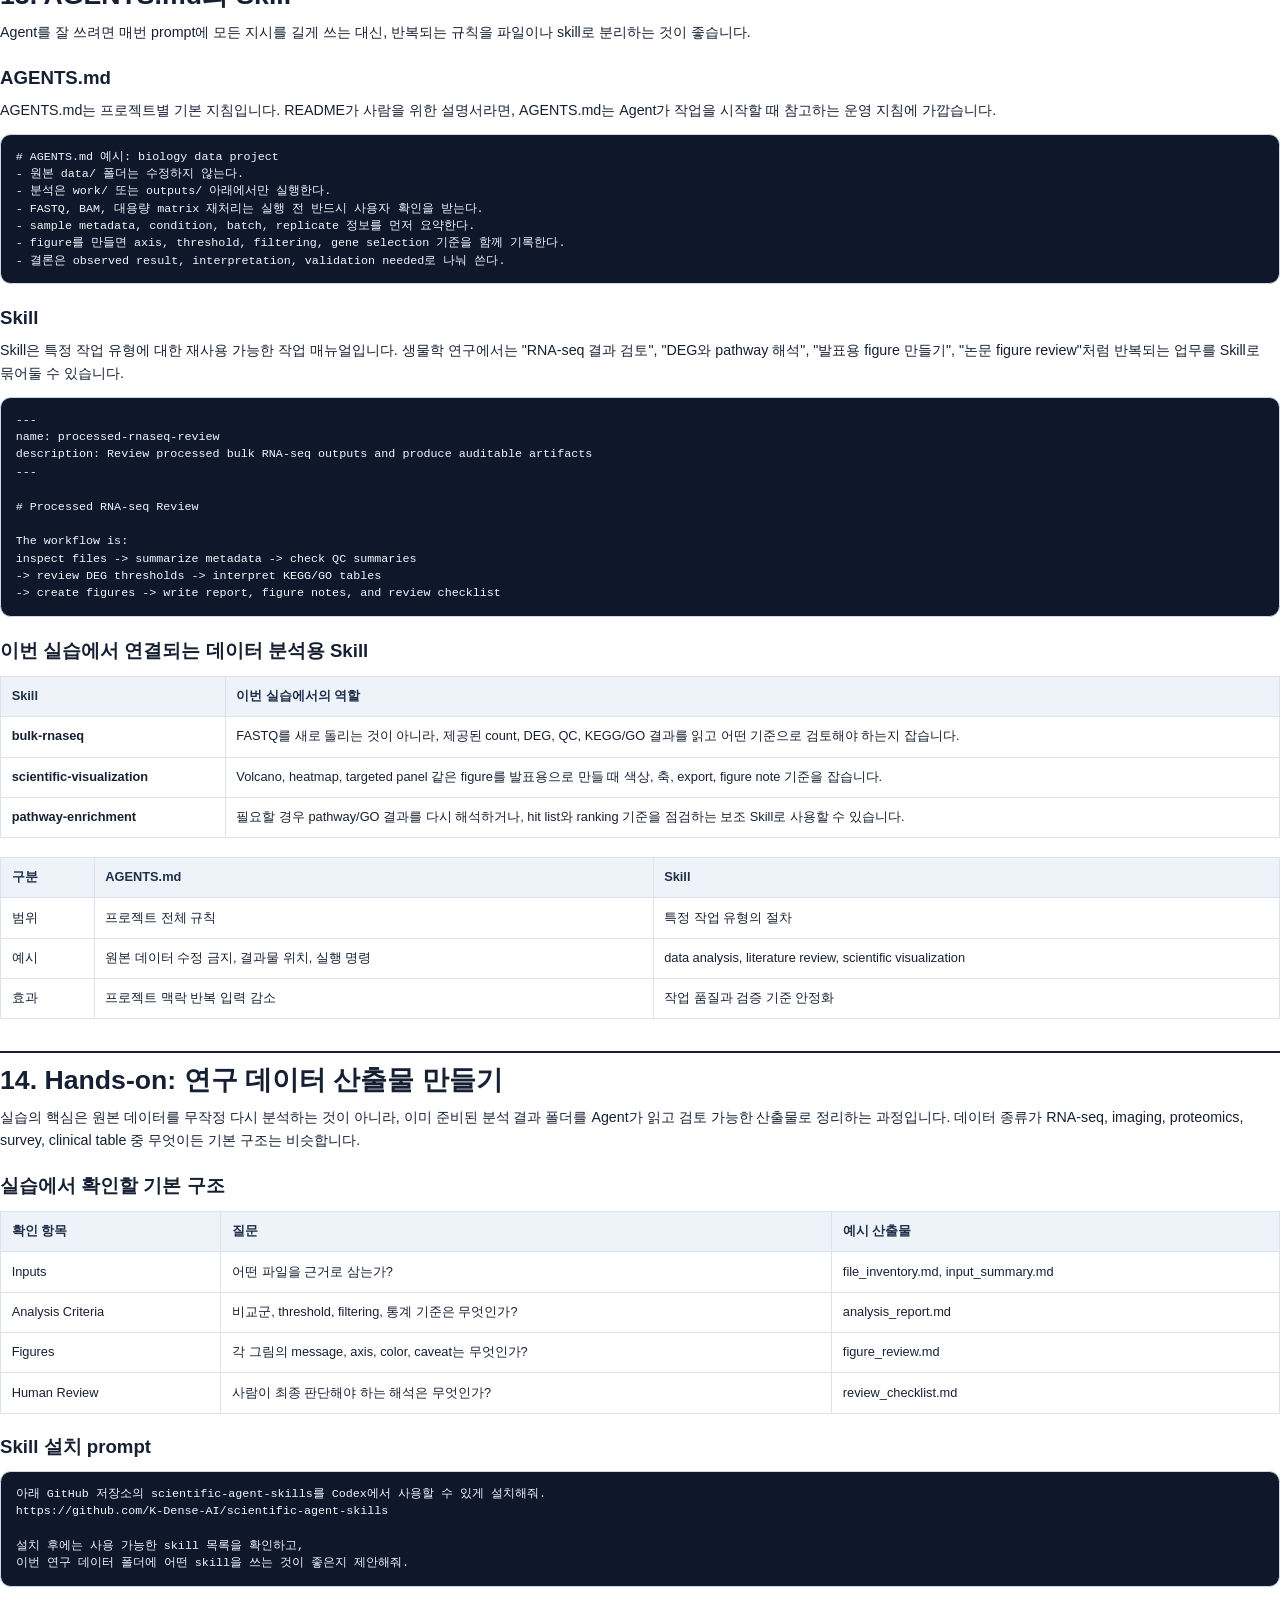
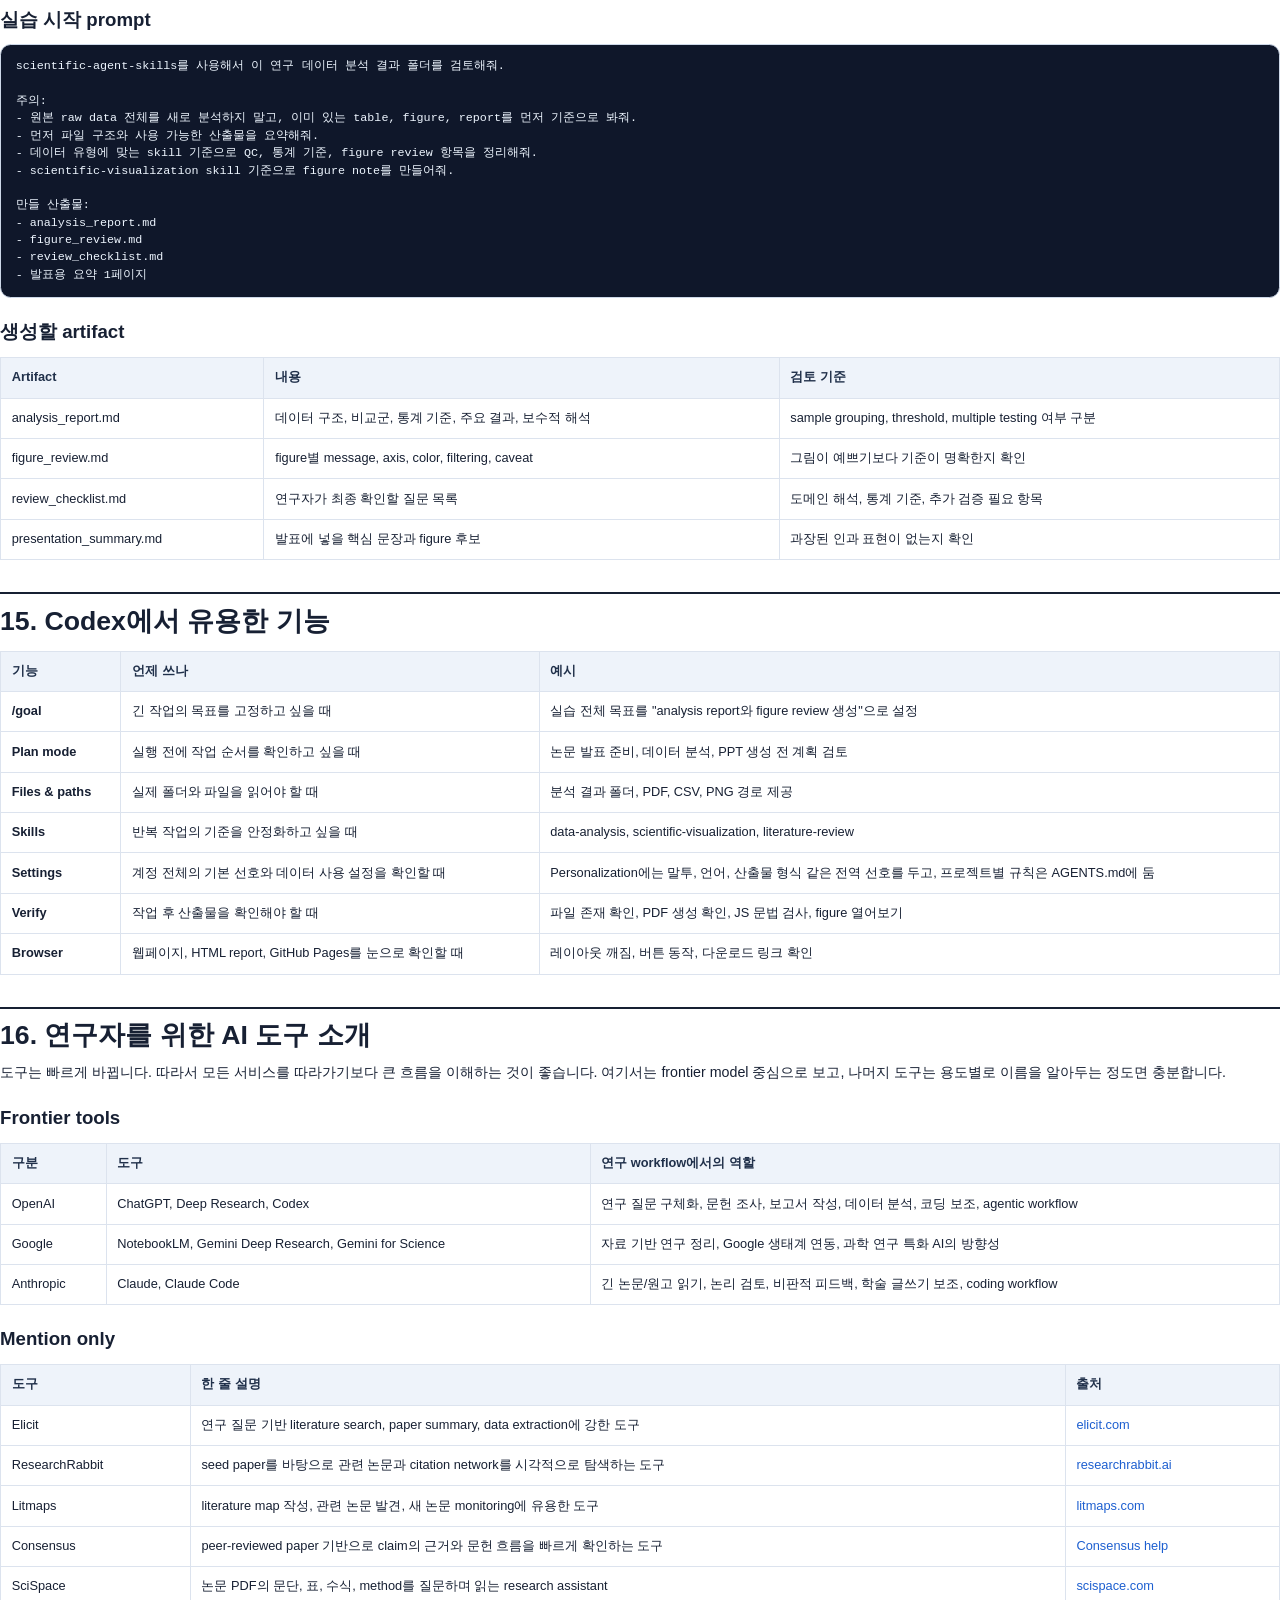
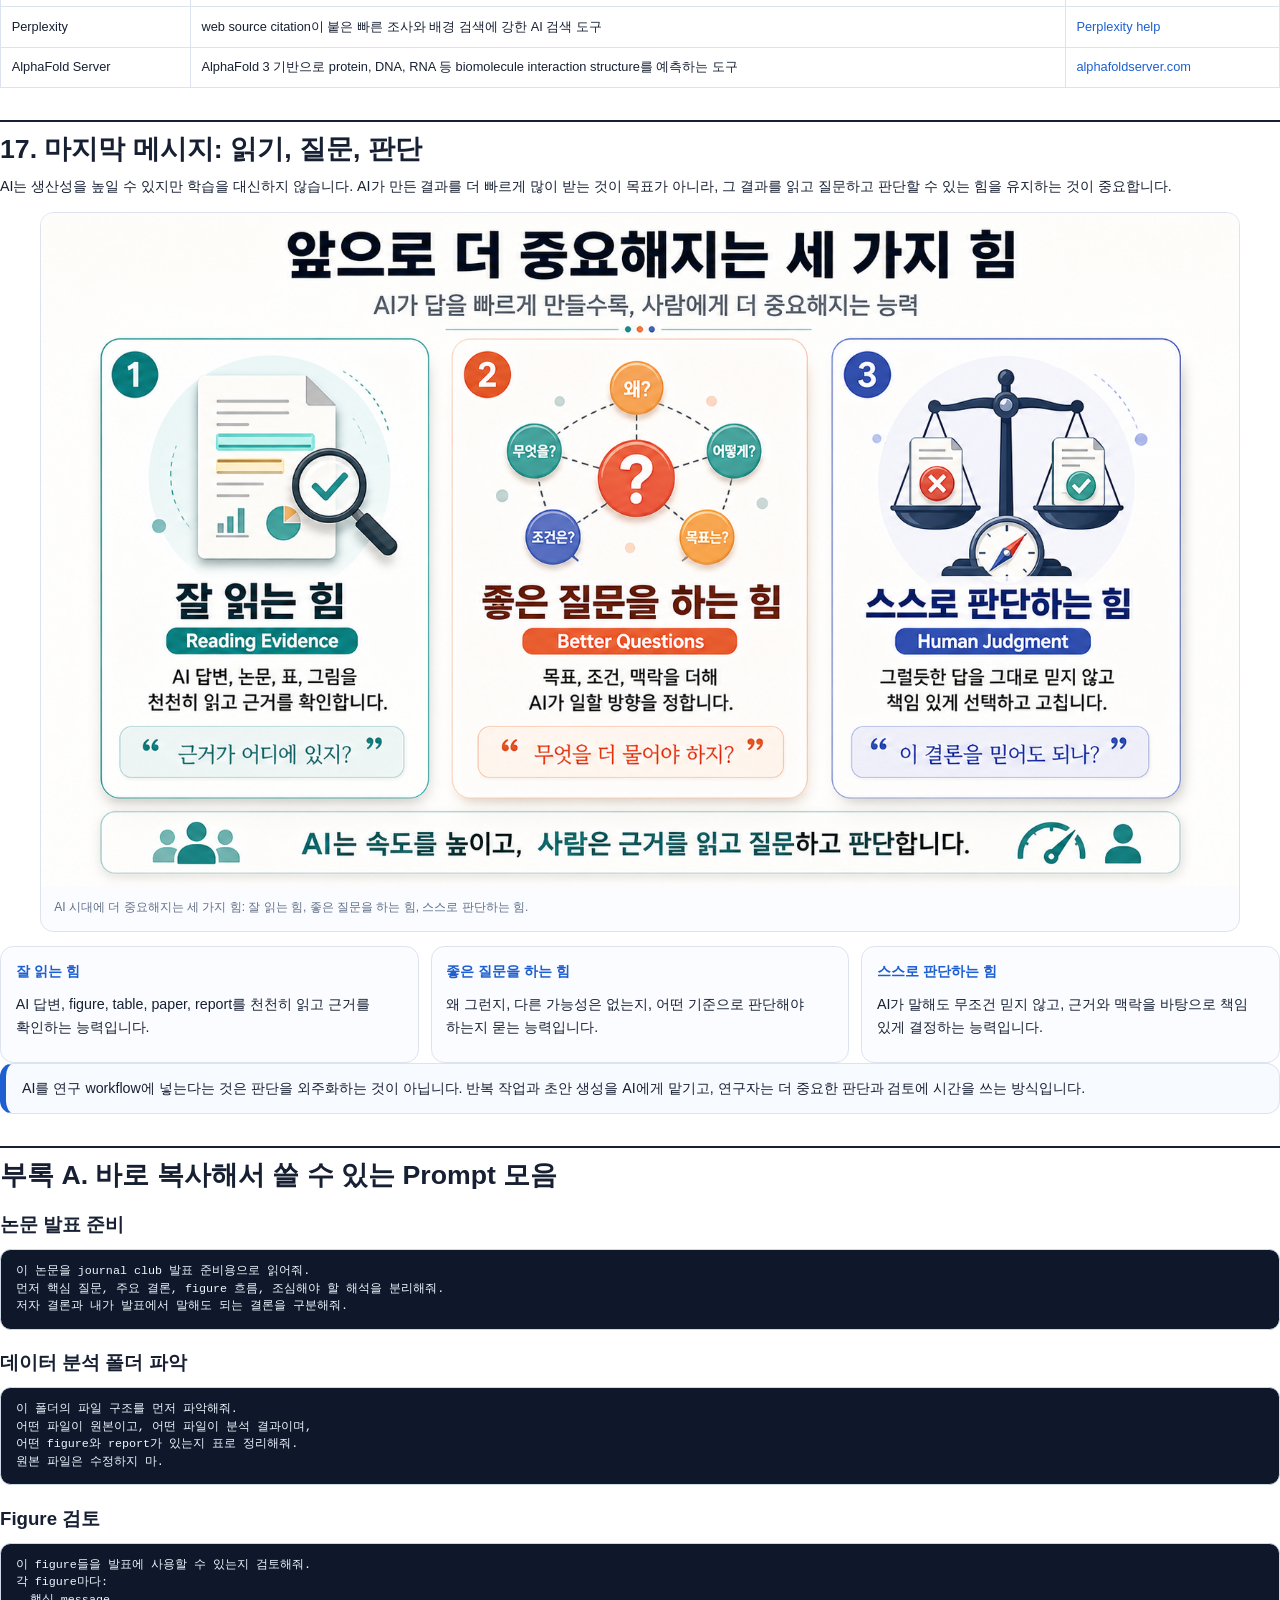
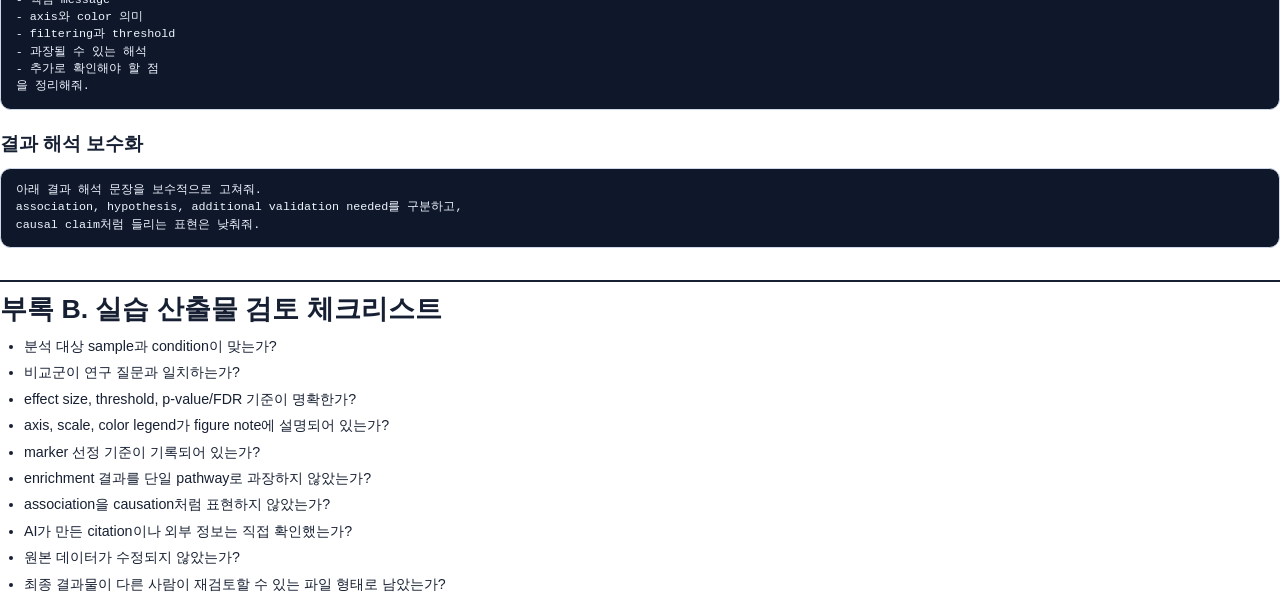
==== commit 7bb7cd13: "Improve Codex tips cards and settings guidance" ====
--- a/lecture-notes/ryus-lab-ai-lecture-notes.html
+++ b/lecture-notes/ryus-lab-ai-lecture-notes.html
@@ -1137,6 +1137,11 @@
           <td>data-analysis, scientific-visualization, literature-review</td>
         </tr>
         <tr>
+          <td><strong>Settings</strong></td>
+          <td>계정 전체의 기본 선호와 데이터 사용 설정을 확인할 때</td>
+          <td>Personalization에는 말투, 언어, 산출물 형식 같은 전역 선호를 두고, 프로젝트별 규칙은 AGENTS.md에 둠</td>
+        </tr>
+        <tr>
           <td><strong>Verify</strong></td>
           <td>작업 후 산출물을 확인해야 할 때</td>
           <td>파일 존재 확인, PDF 생성 확인, JS 문법 검사, figure 열어보기</td>
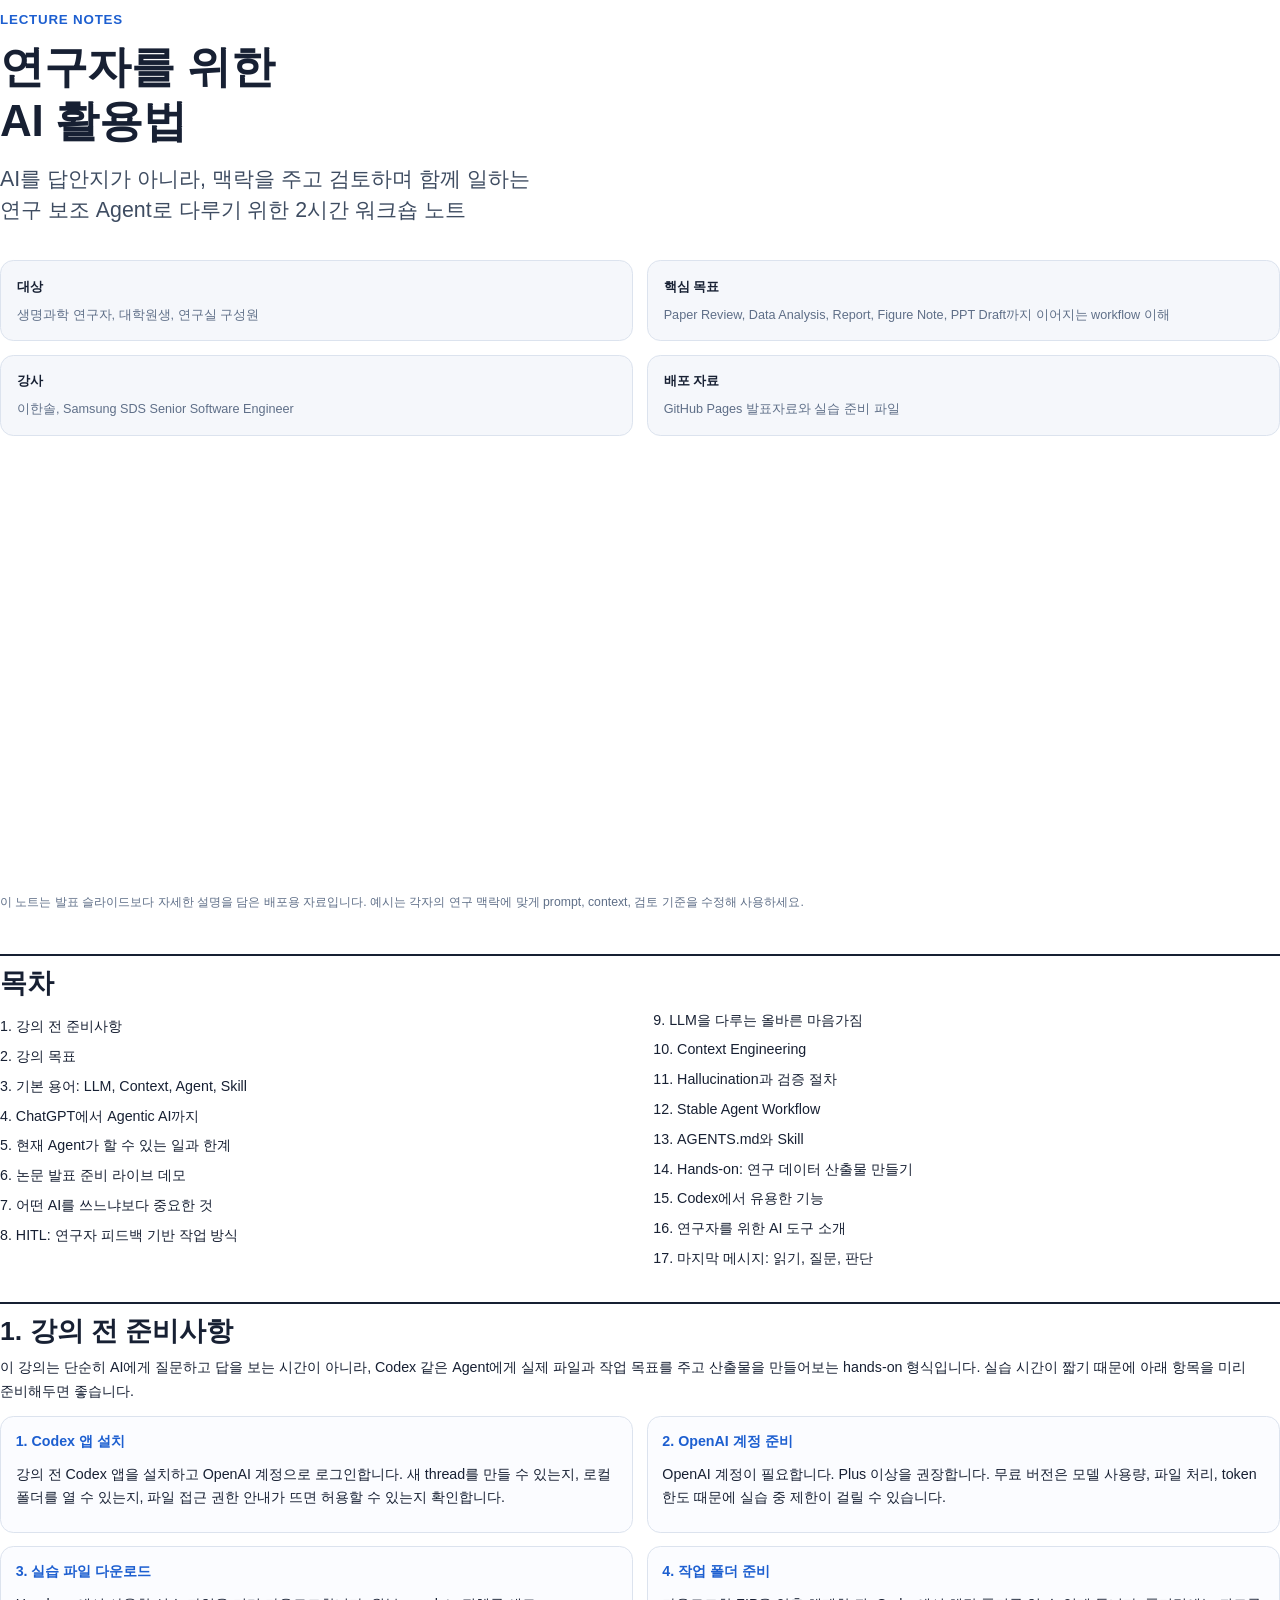
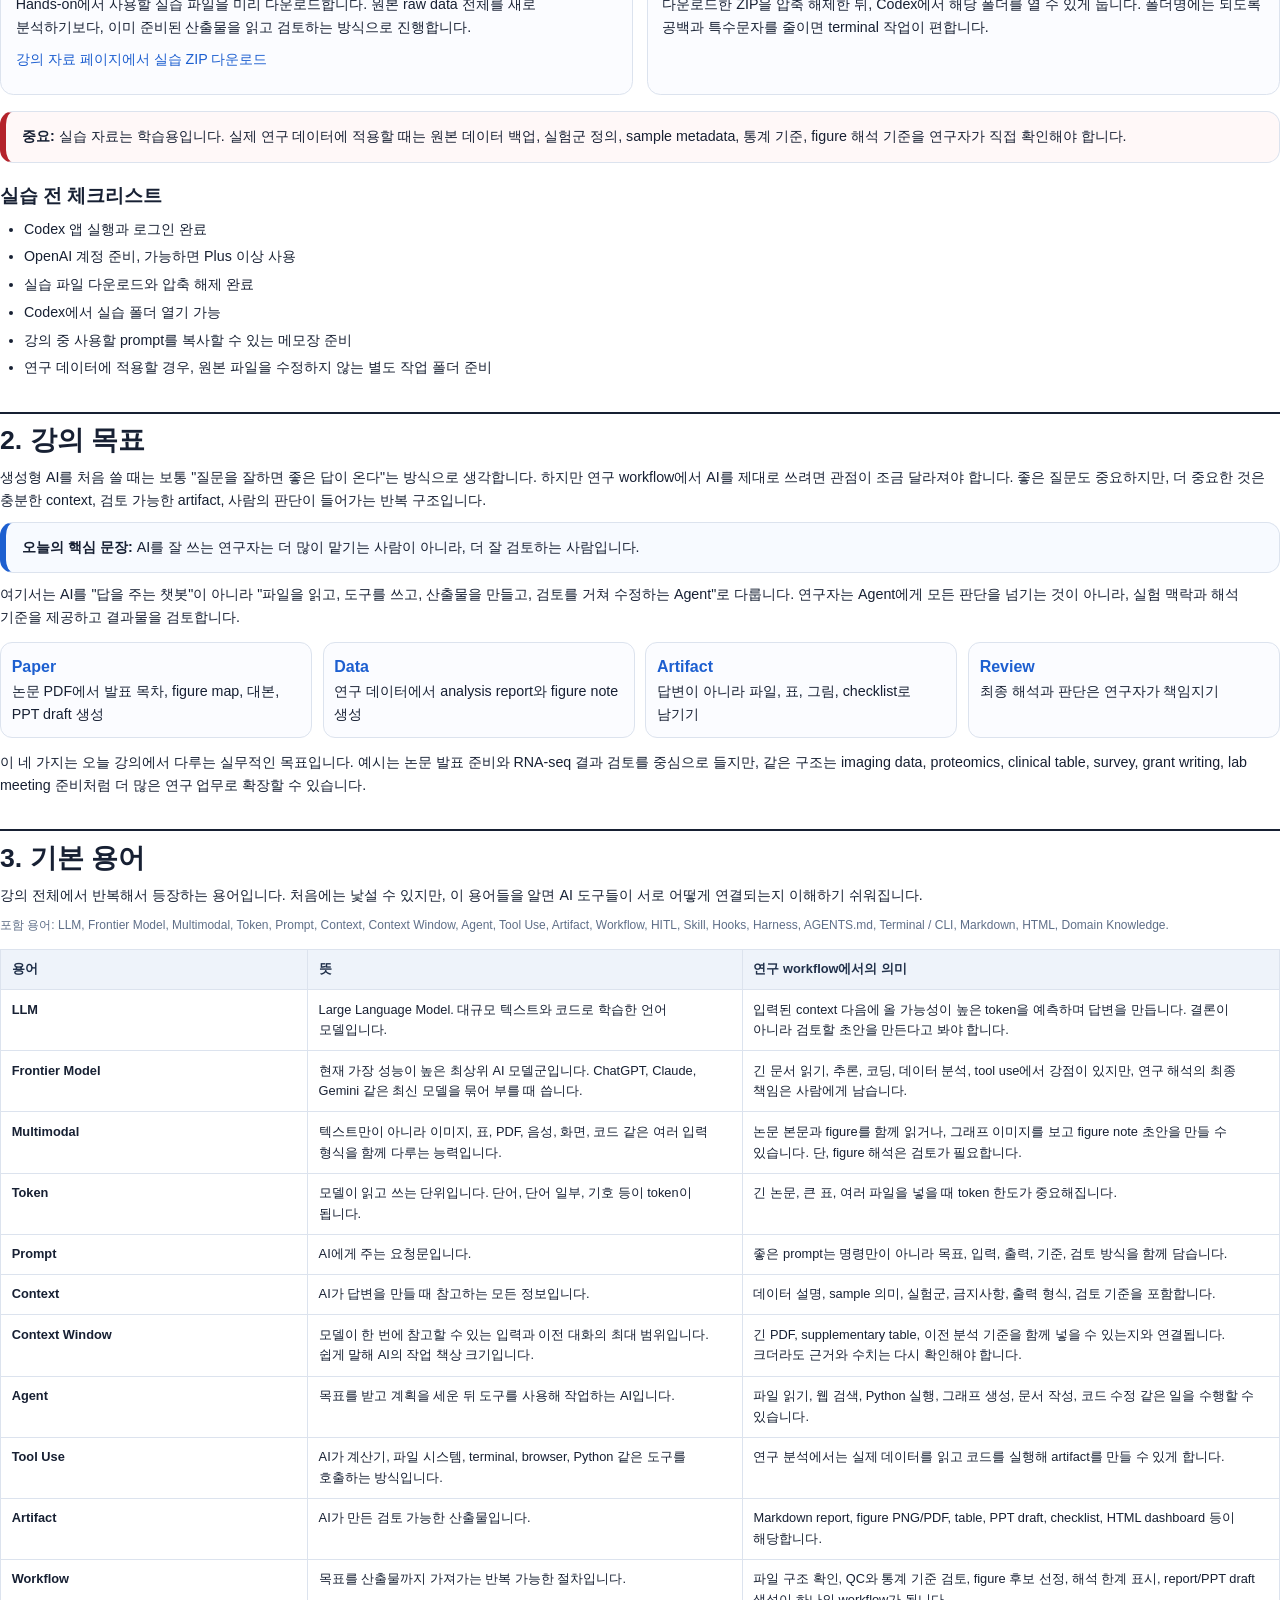
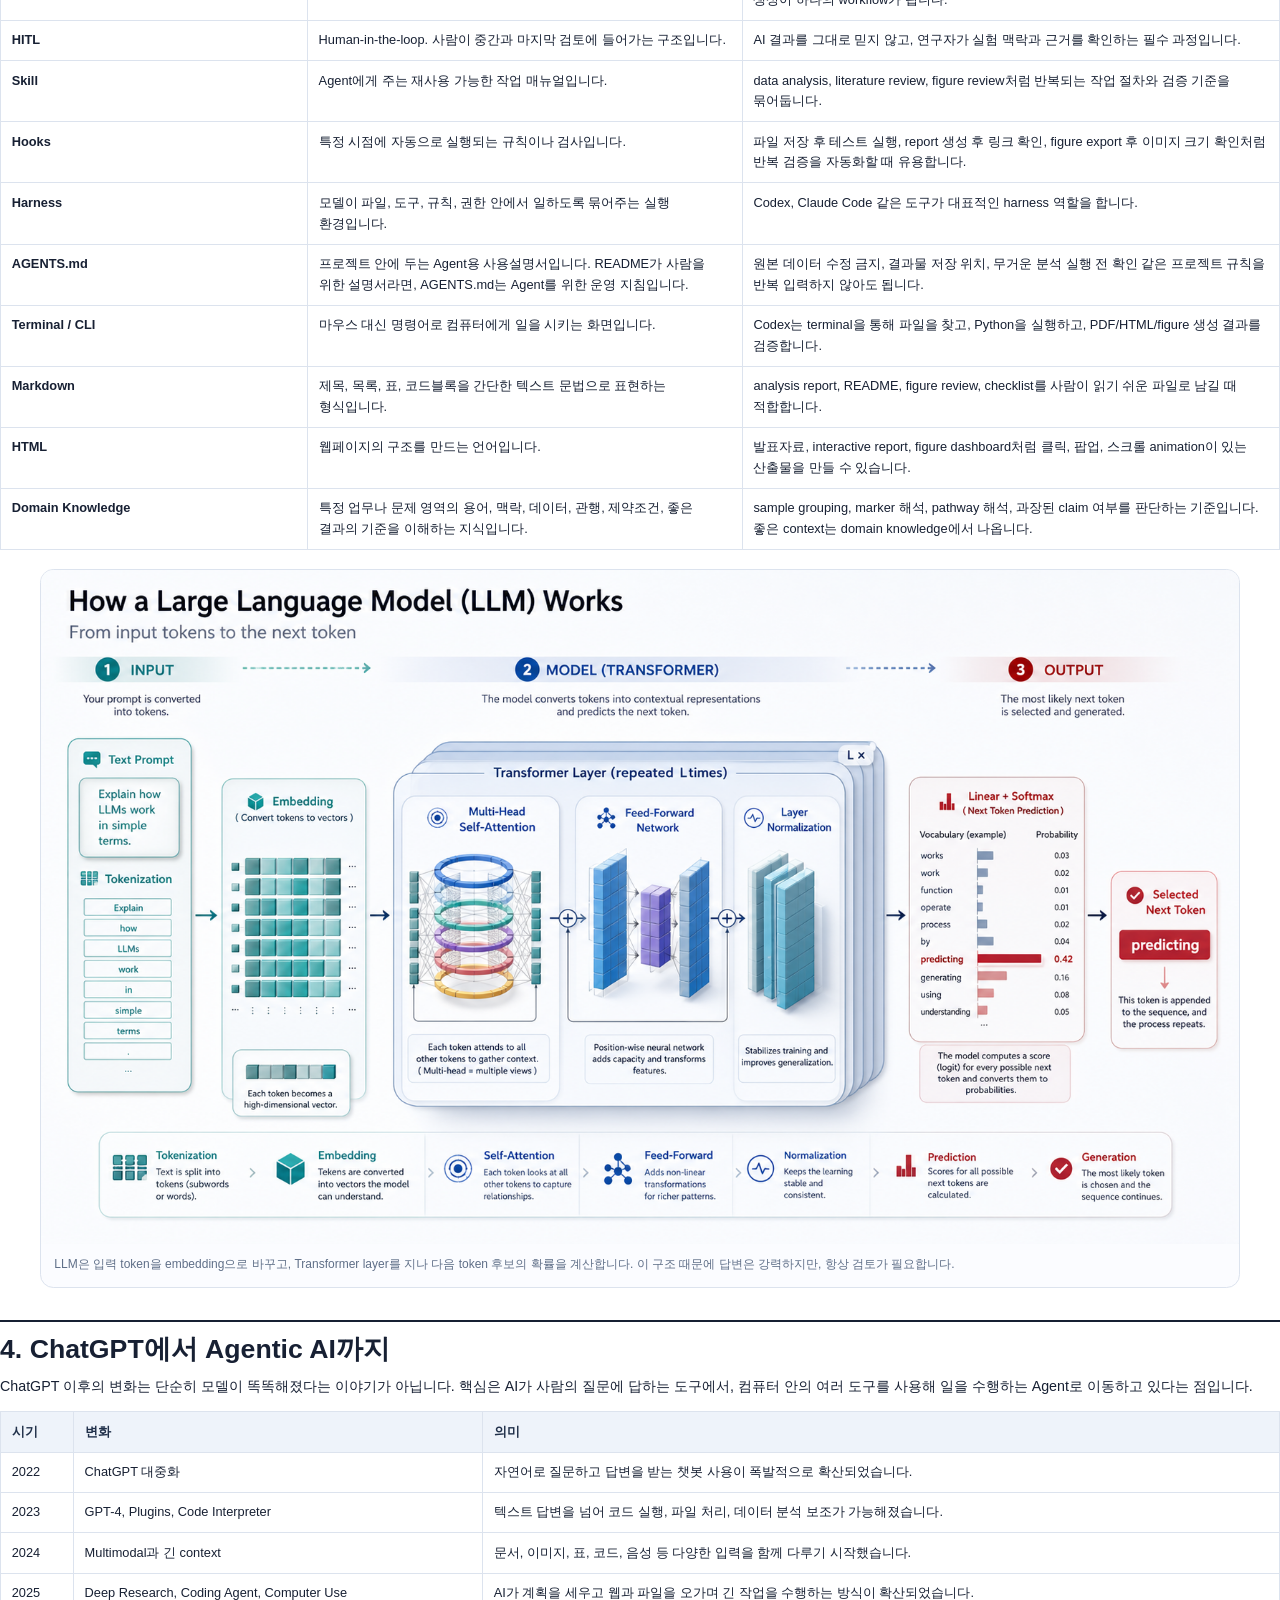
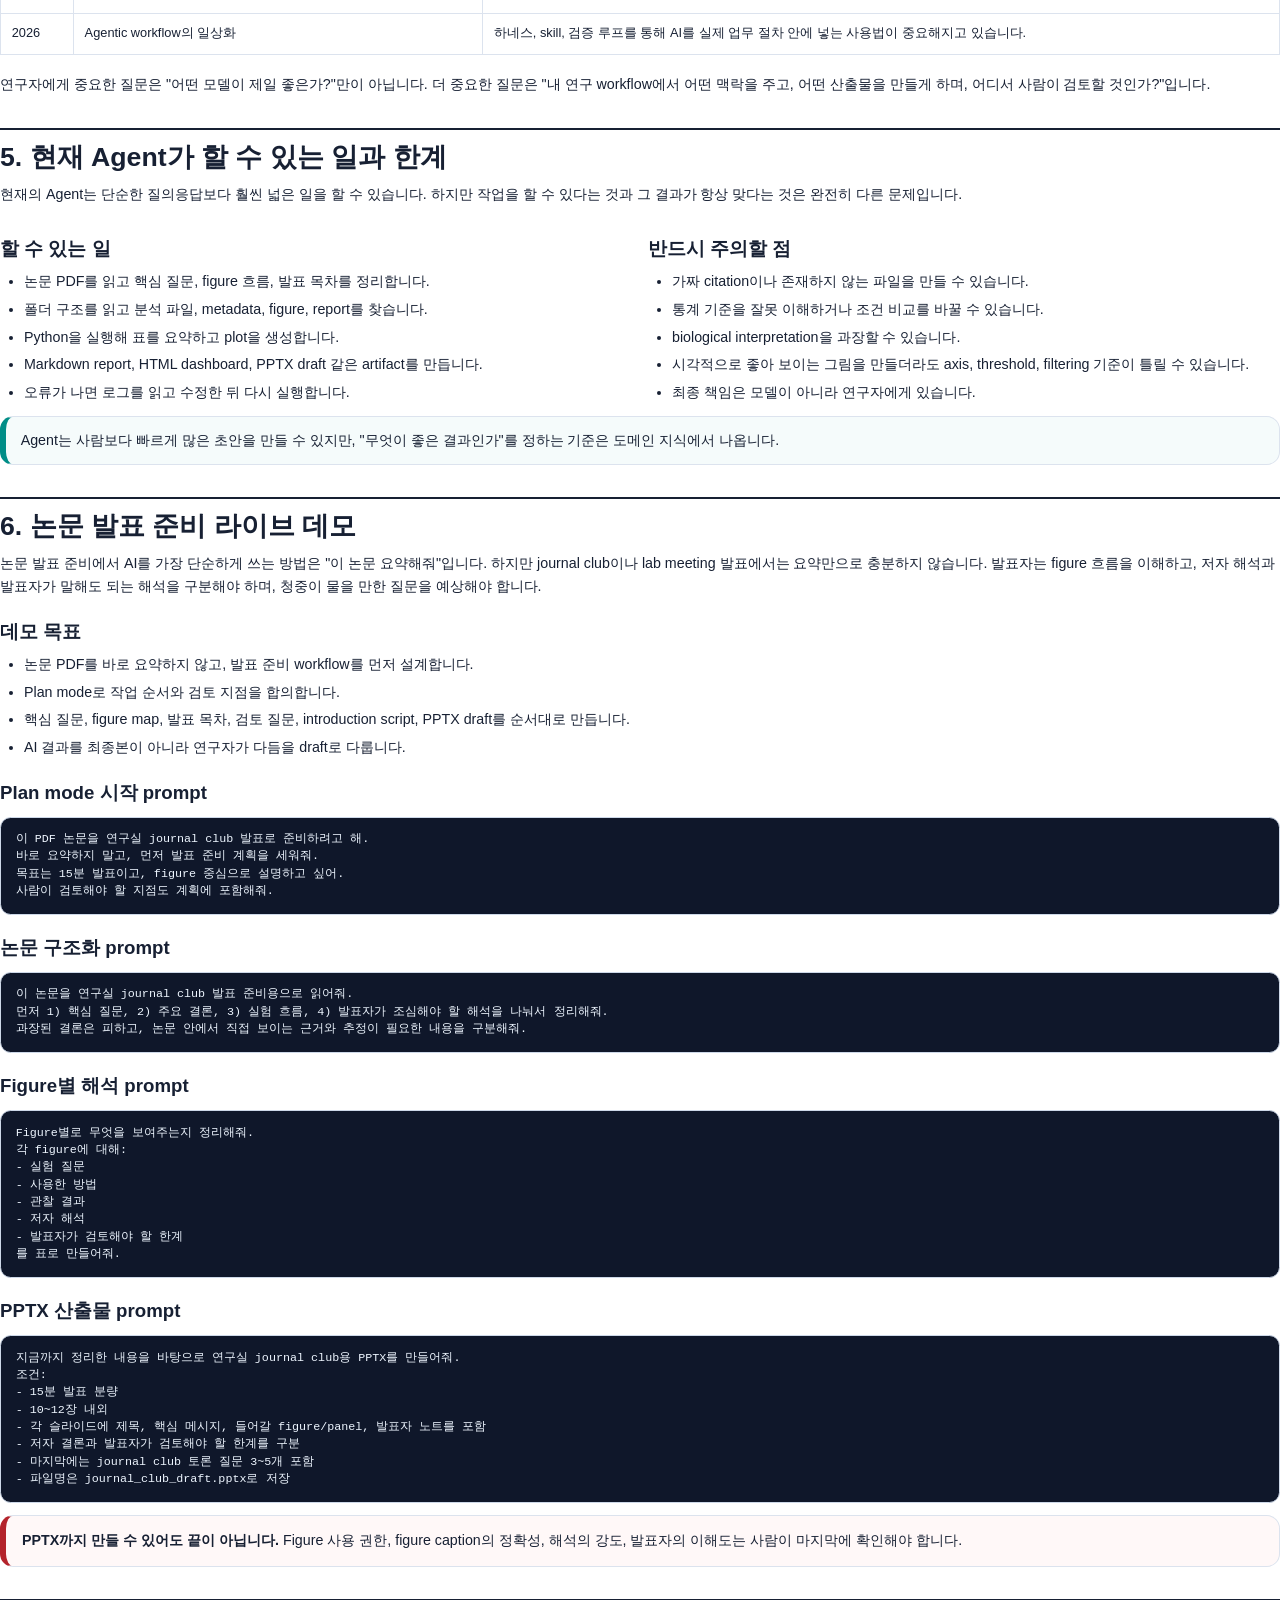
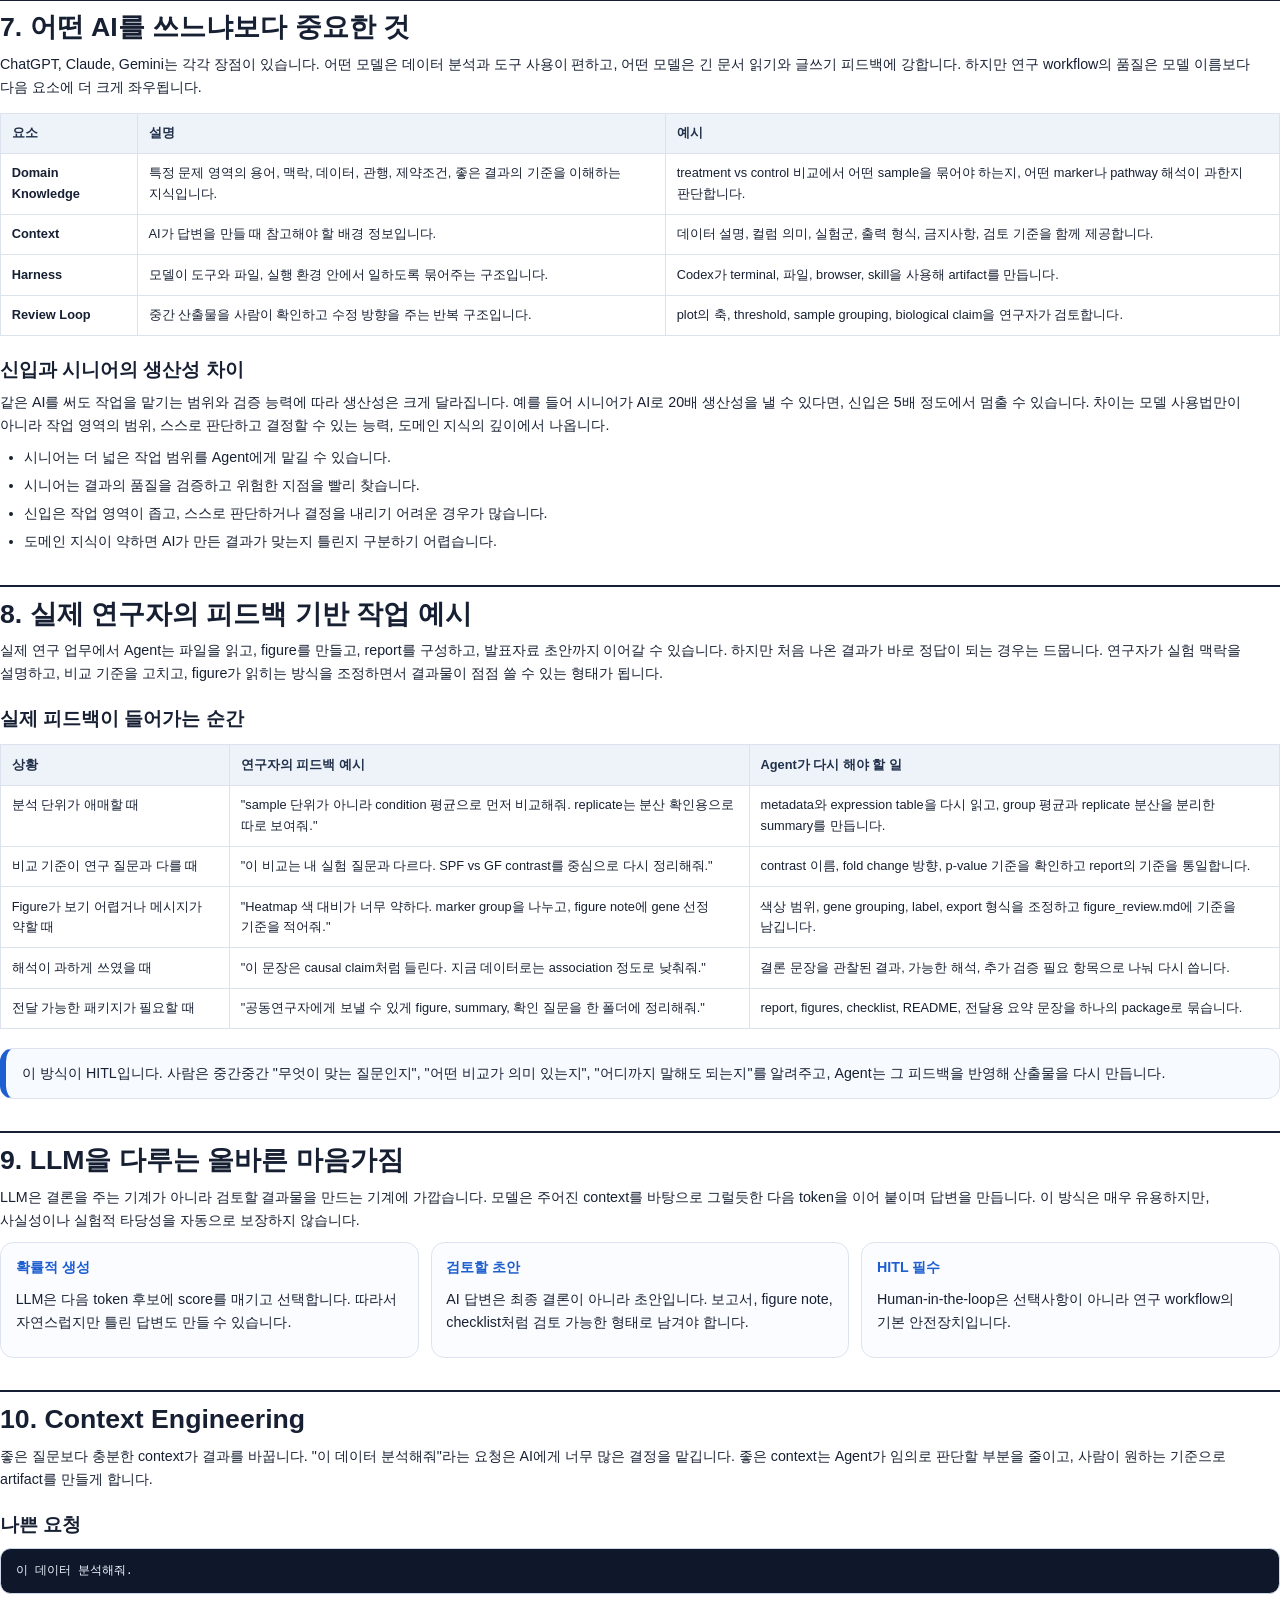
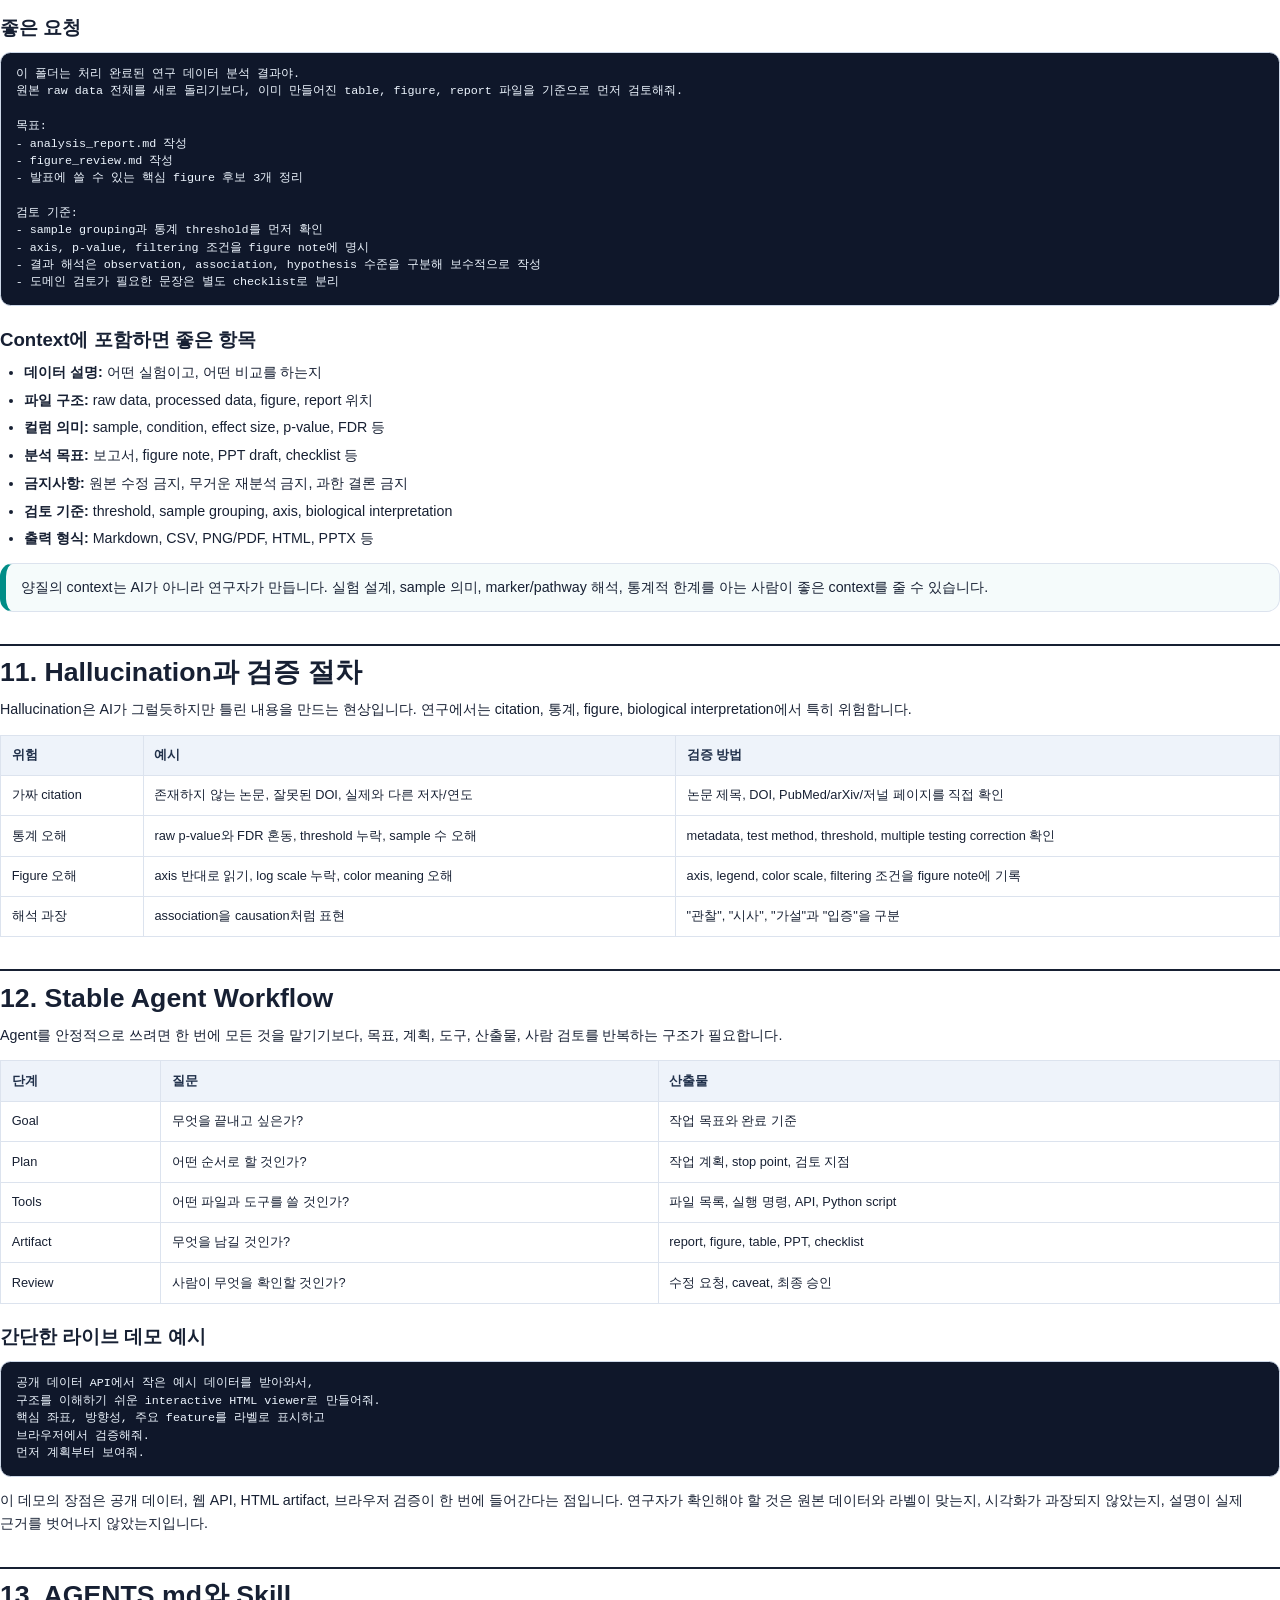
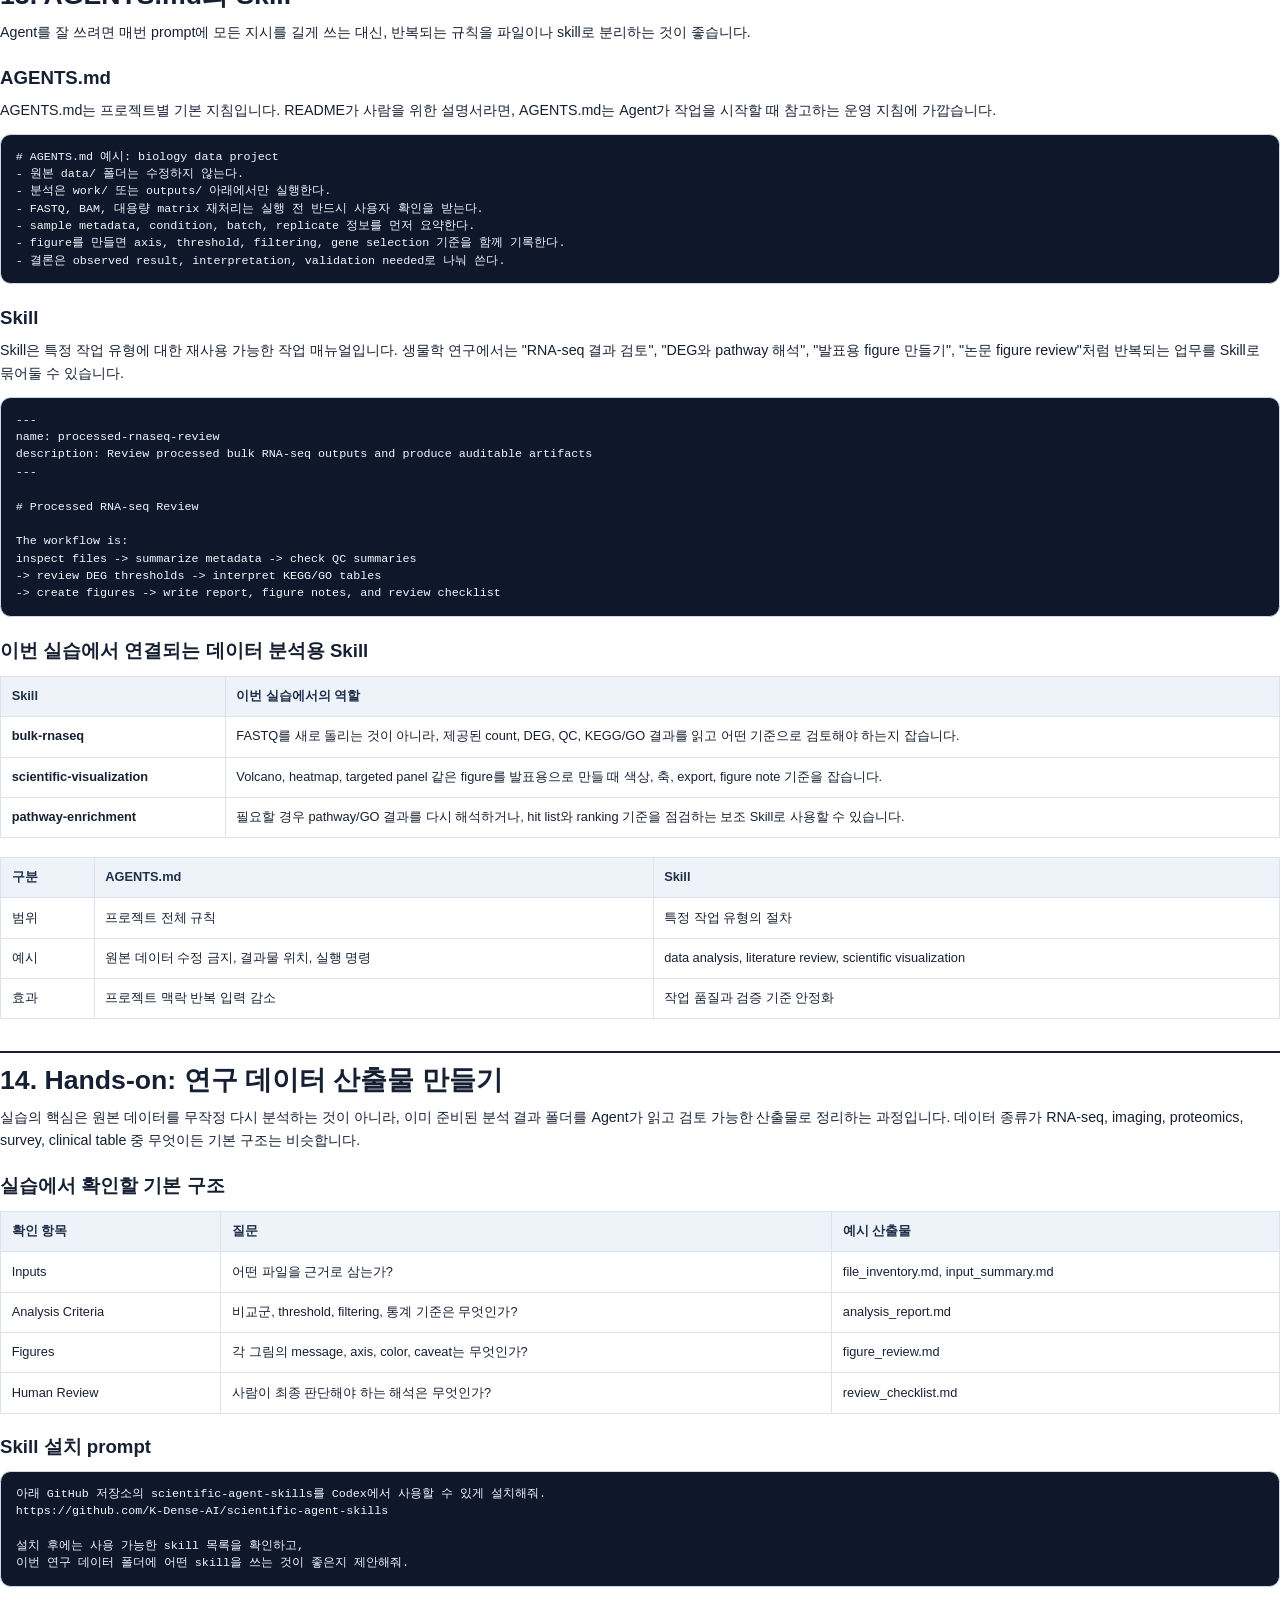
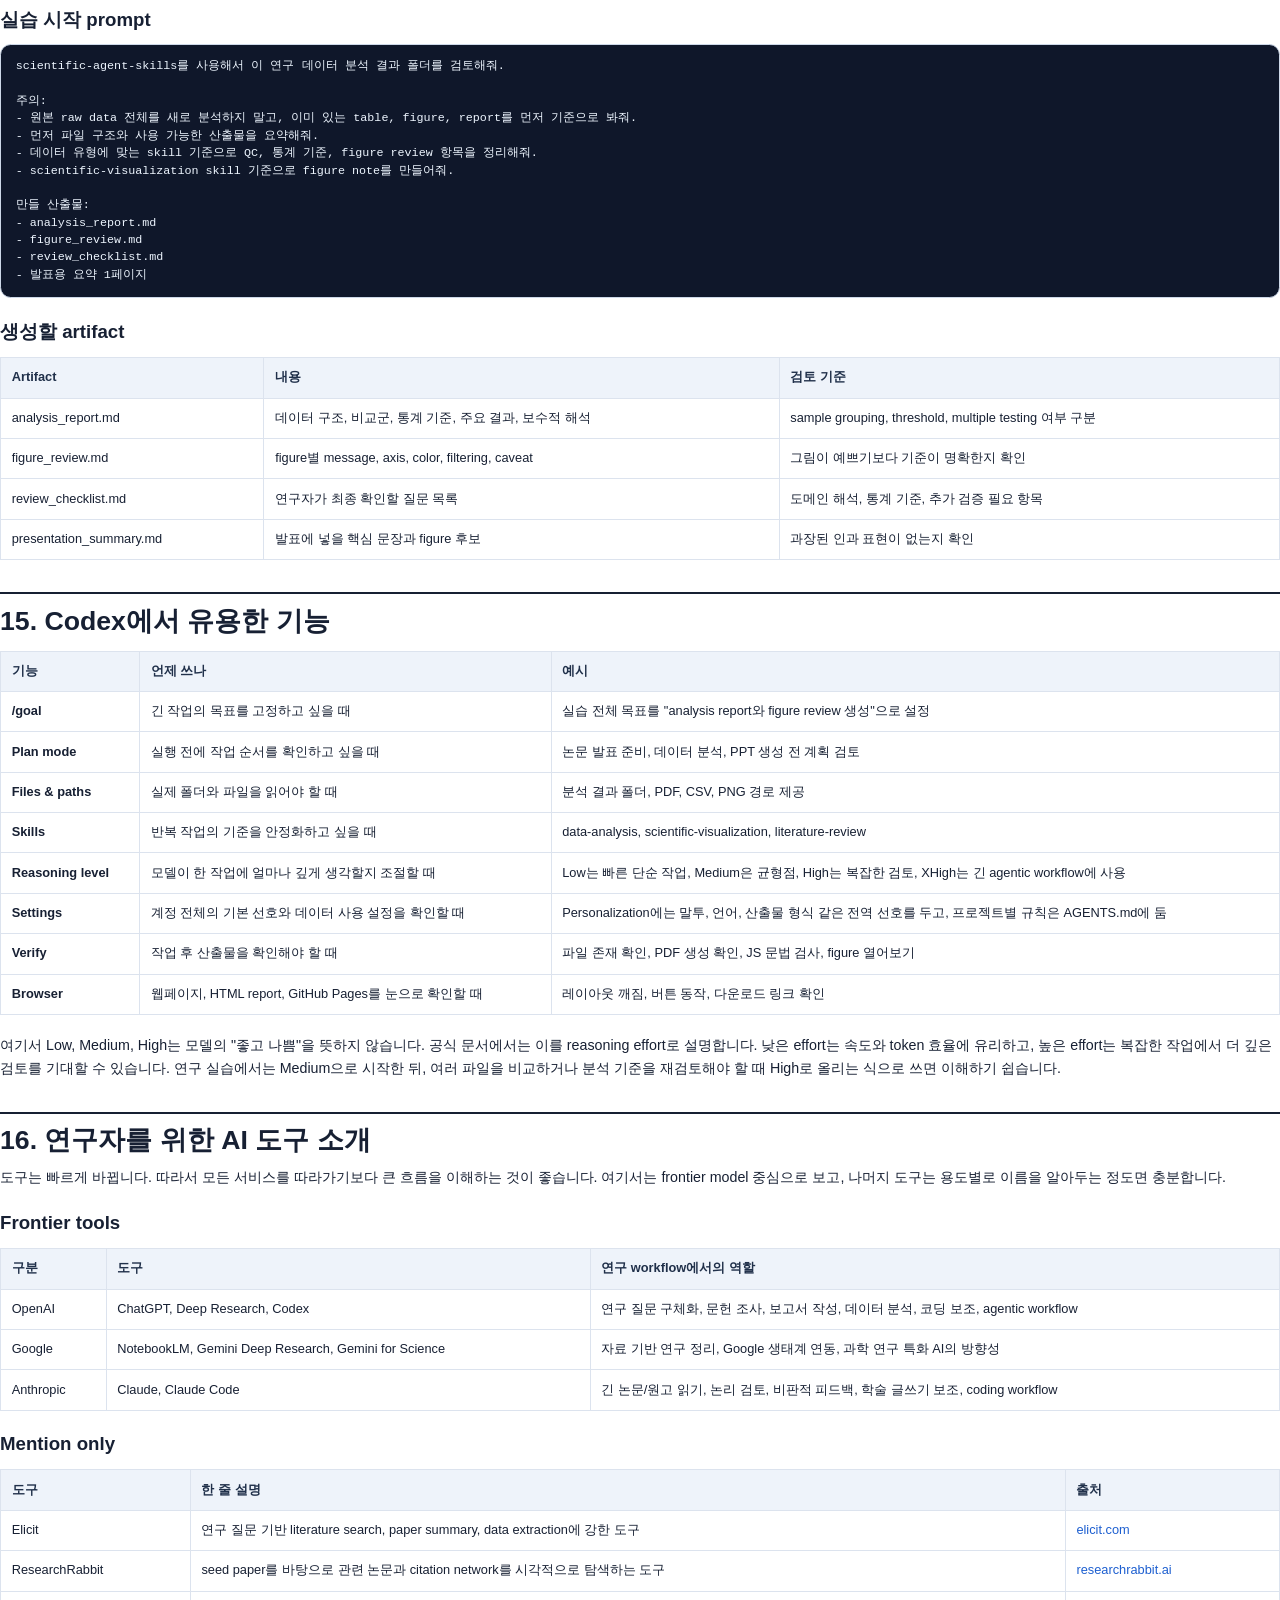
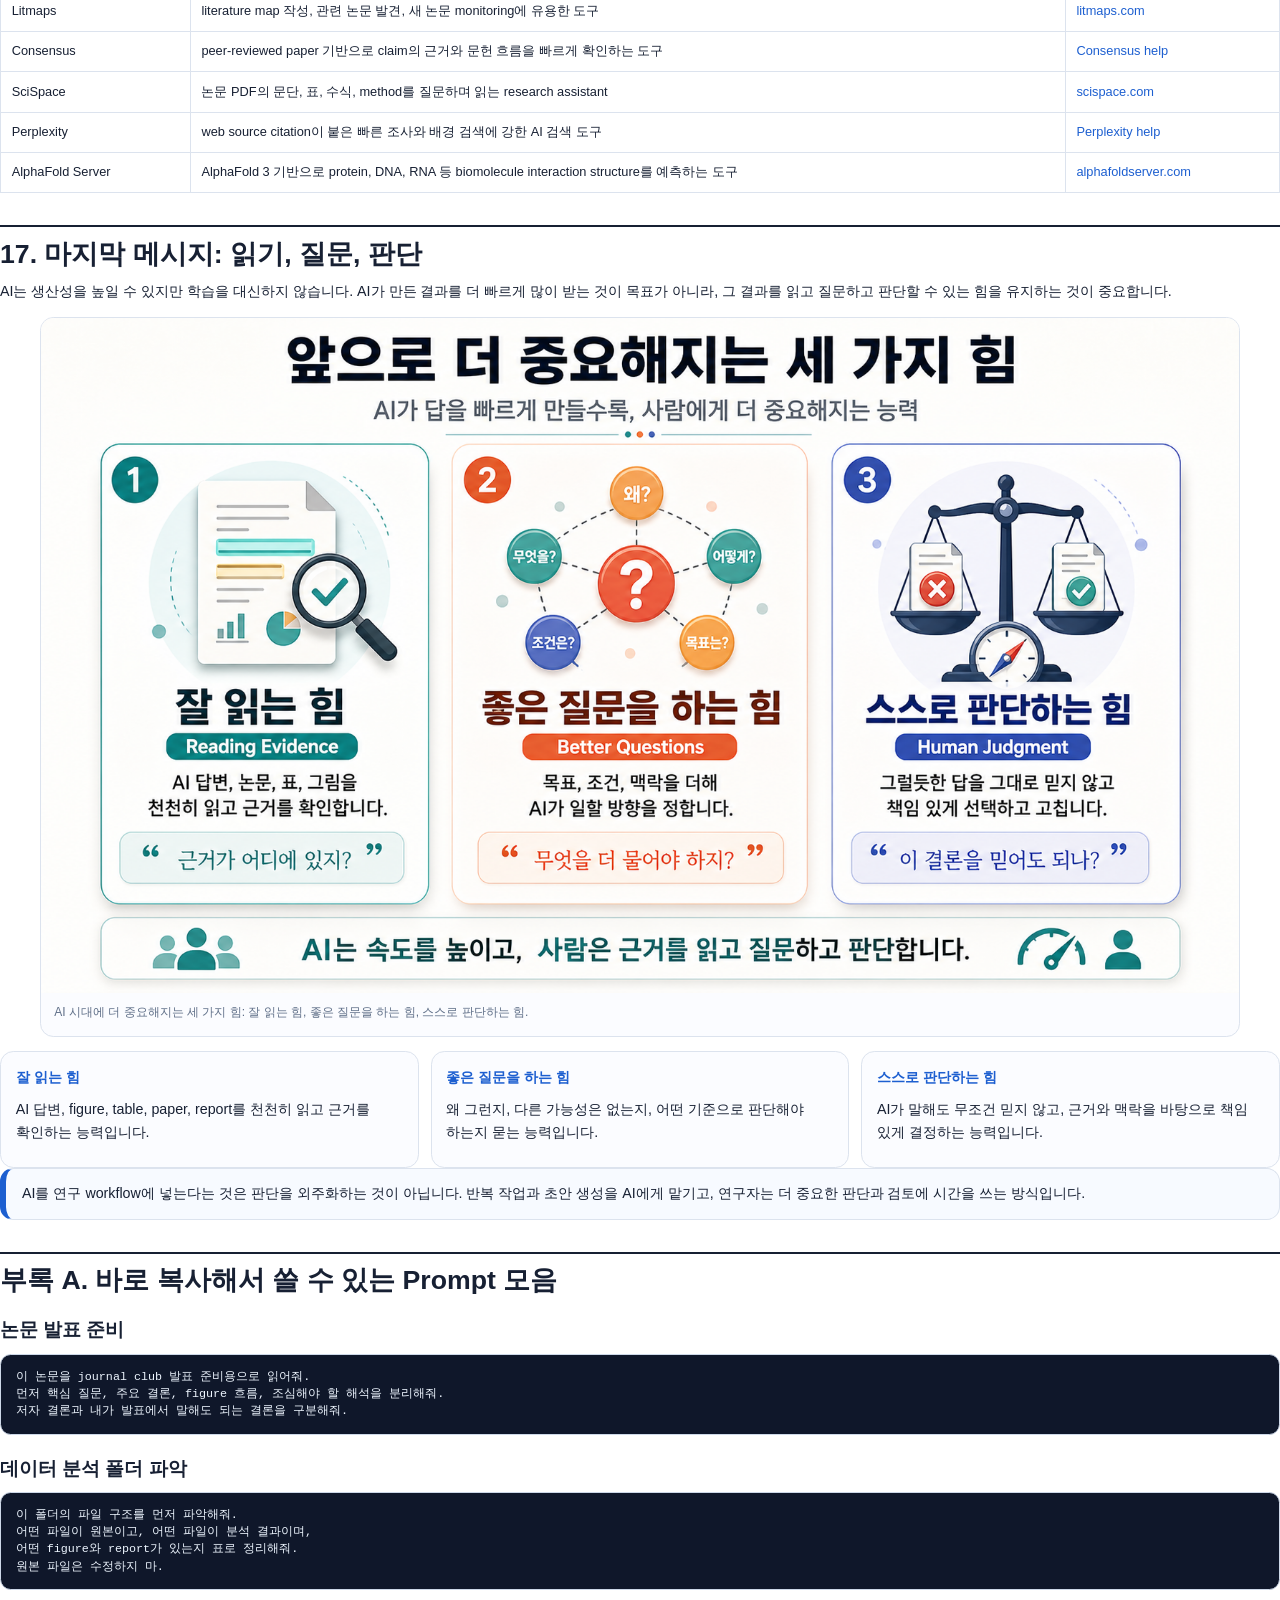
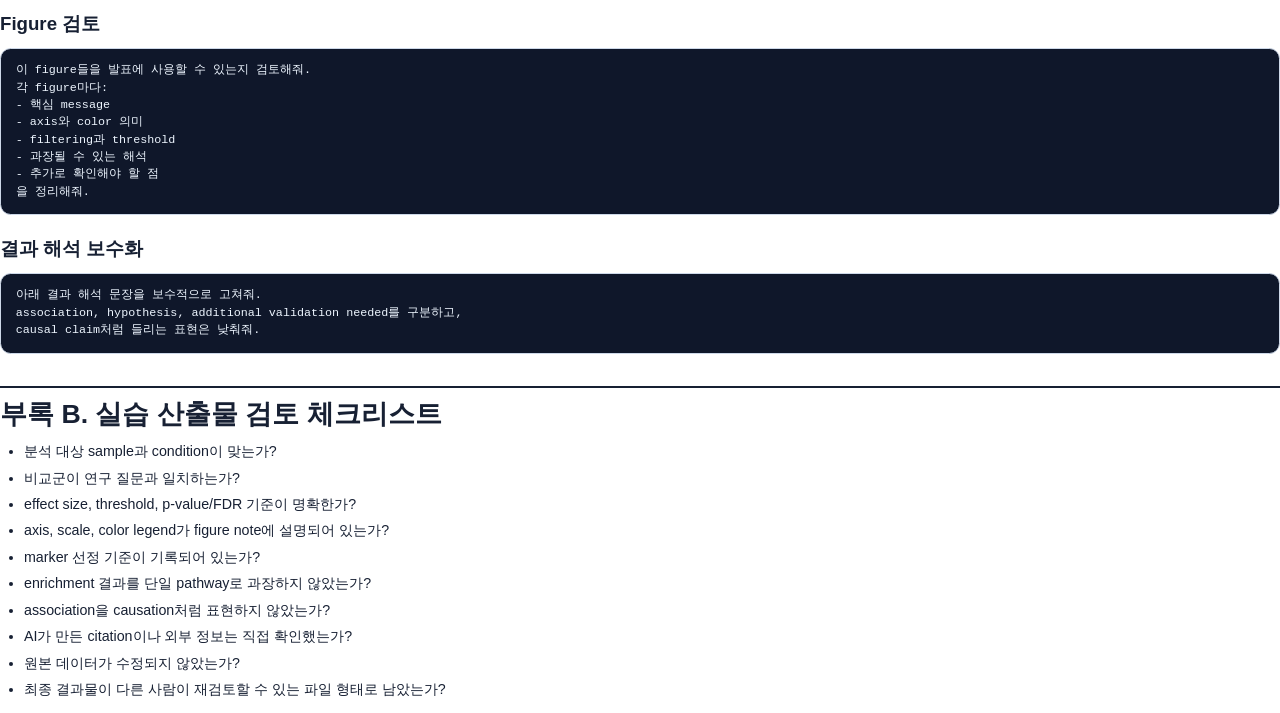
==== commit 4a90d655: "Explain reasoning levels in Codex tips" ====
--- a/lecture-notes/ryus-lab-ai-lecture-notes.html
+++ b/lecture-notes/ryus-lab-ai-lecture-notes.html
@@ -1137,6 +1137,11 @@
           <td>data-analysis, scientific-visualization, literature-review</td>
         </tr>
         <tr>
+          <td><strong>Reasoning level</strong></td>
+          <td>모델이 한 작업에 얼마나 깊게 생각할지 조절할 때</td>
+          <td>Low는 빠른 단순 작업, Medium은 균형점, High는 복잡한 검토, XHigh는 긴 agentic workflow에 사용</td>
+        </tr>
+        <tr>
           <td><strong>Settings</strong></td>
           <td>계정 전체의 기본 선호와 데이터 사용 설정을 확인할 때</td>
           <td>Personalization에는 말투, 언어, 산출물 형식 같은 전역 선호를 두고, 프로젝트별 규칙은 AGENTS.md에 둠</td>
@@ -1153,6 +1158,9 @@
         </tr>
       </tbody>
     </table>
+    <p>
+      여기서 Low, Medium, High는 모델의 "좋고 나쁨"을 뜻하지 않습니다. 공식 문서에서는 이를 reasoning effort로 설명합니다. 낮은 effort는 속도와 token 효율에 유리하고, 높은 effort는 복잡한 작업에서 더 깊은 검토를 기대할 수 있습니다. 연구 실습에서는 Medium으로 시작한 뒤, 여러 파일을 비교하거나 분석 기준을 재검토해야 할 때 High로 올리는 식으로 쓰면 이해하기 쉽습니다.
+    </p>
   </section>
 
   <section>
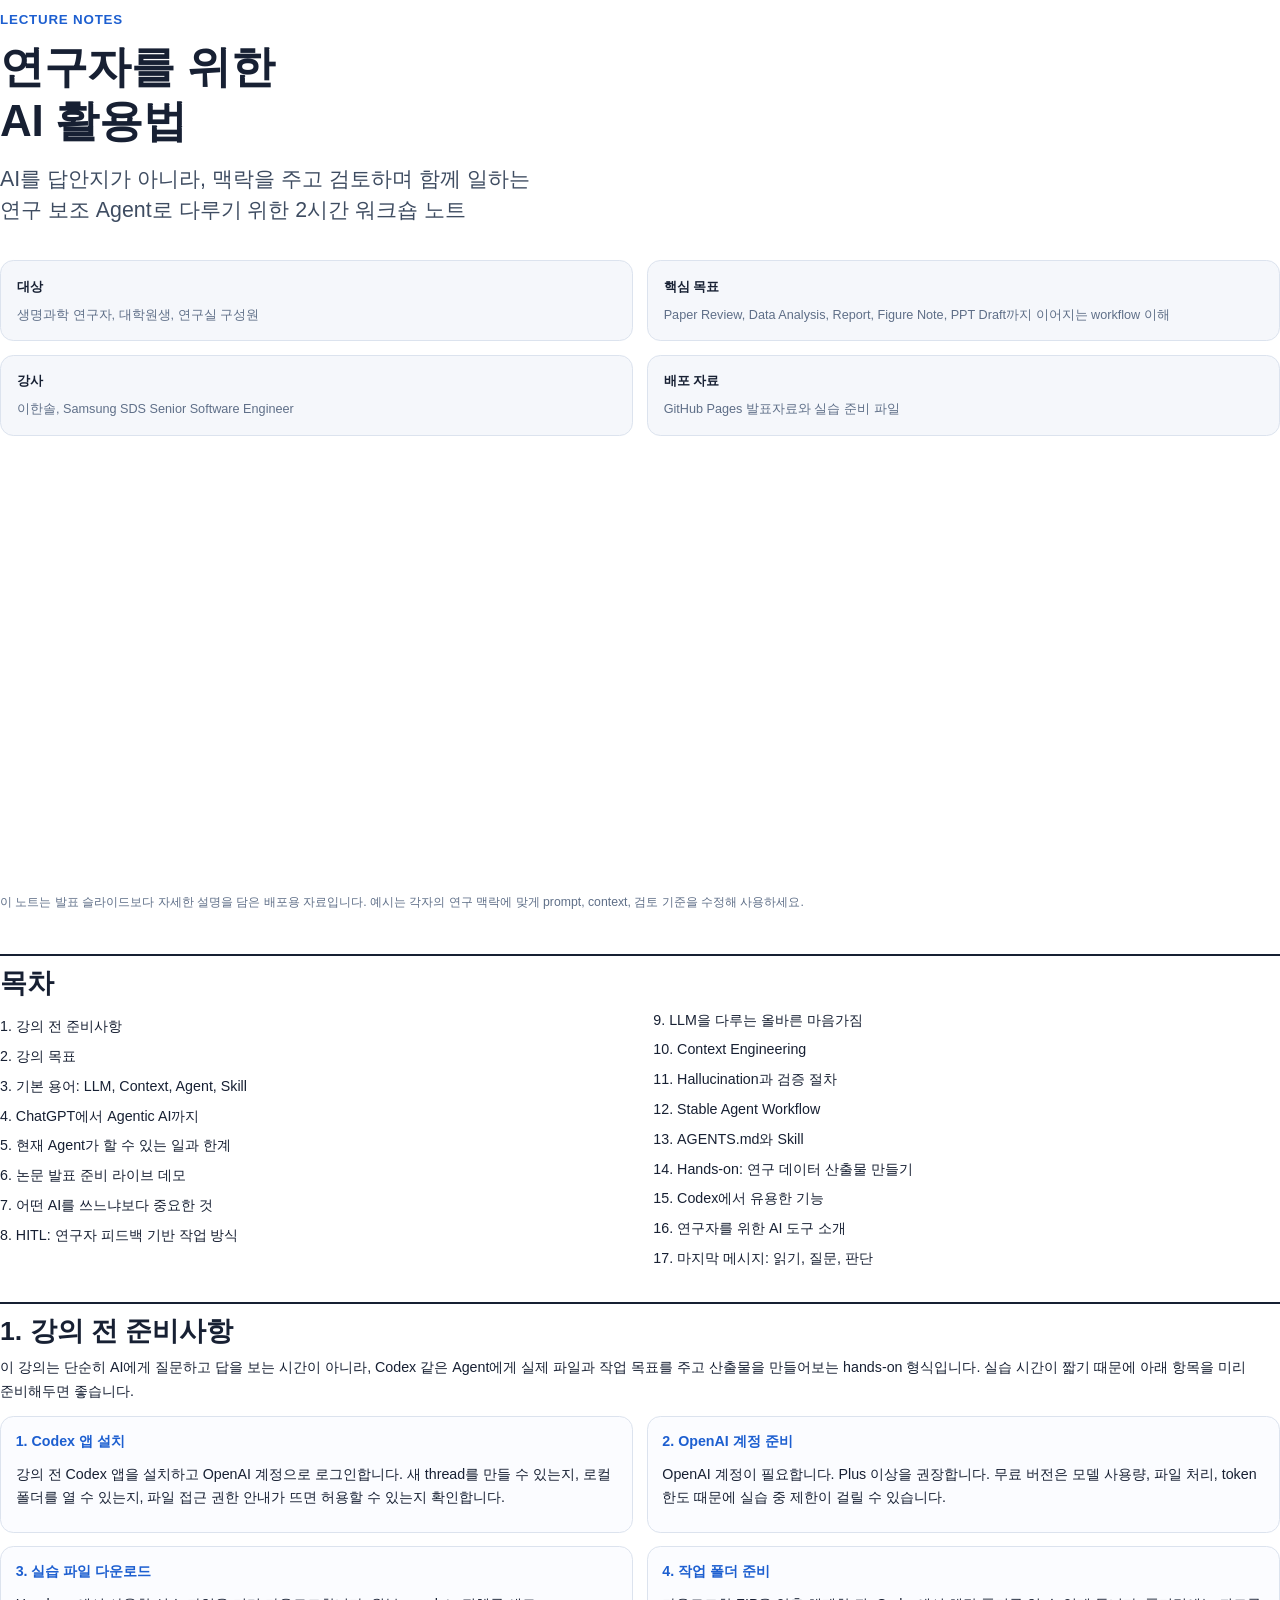
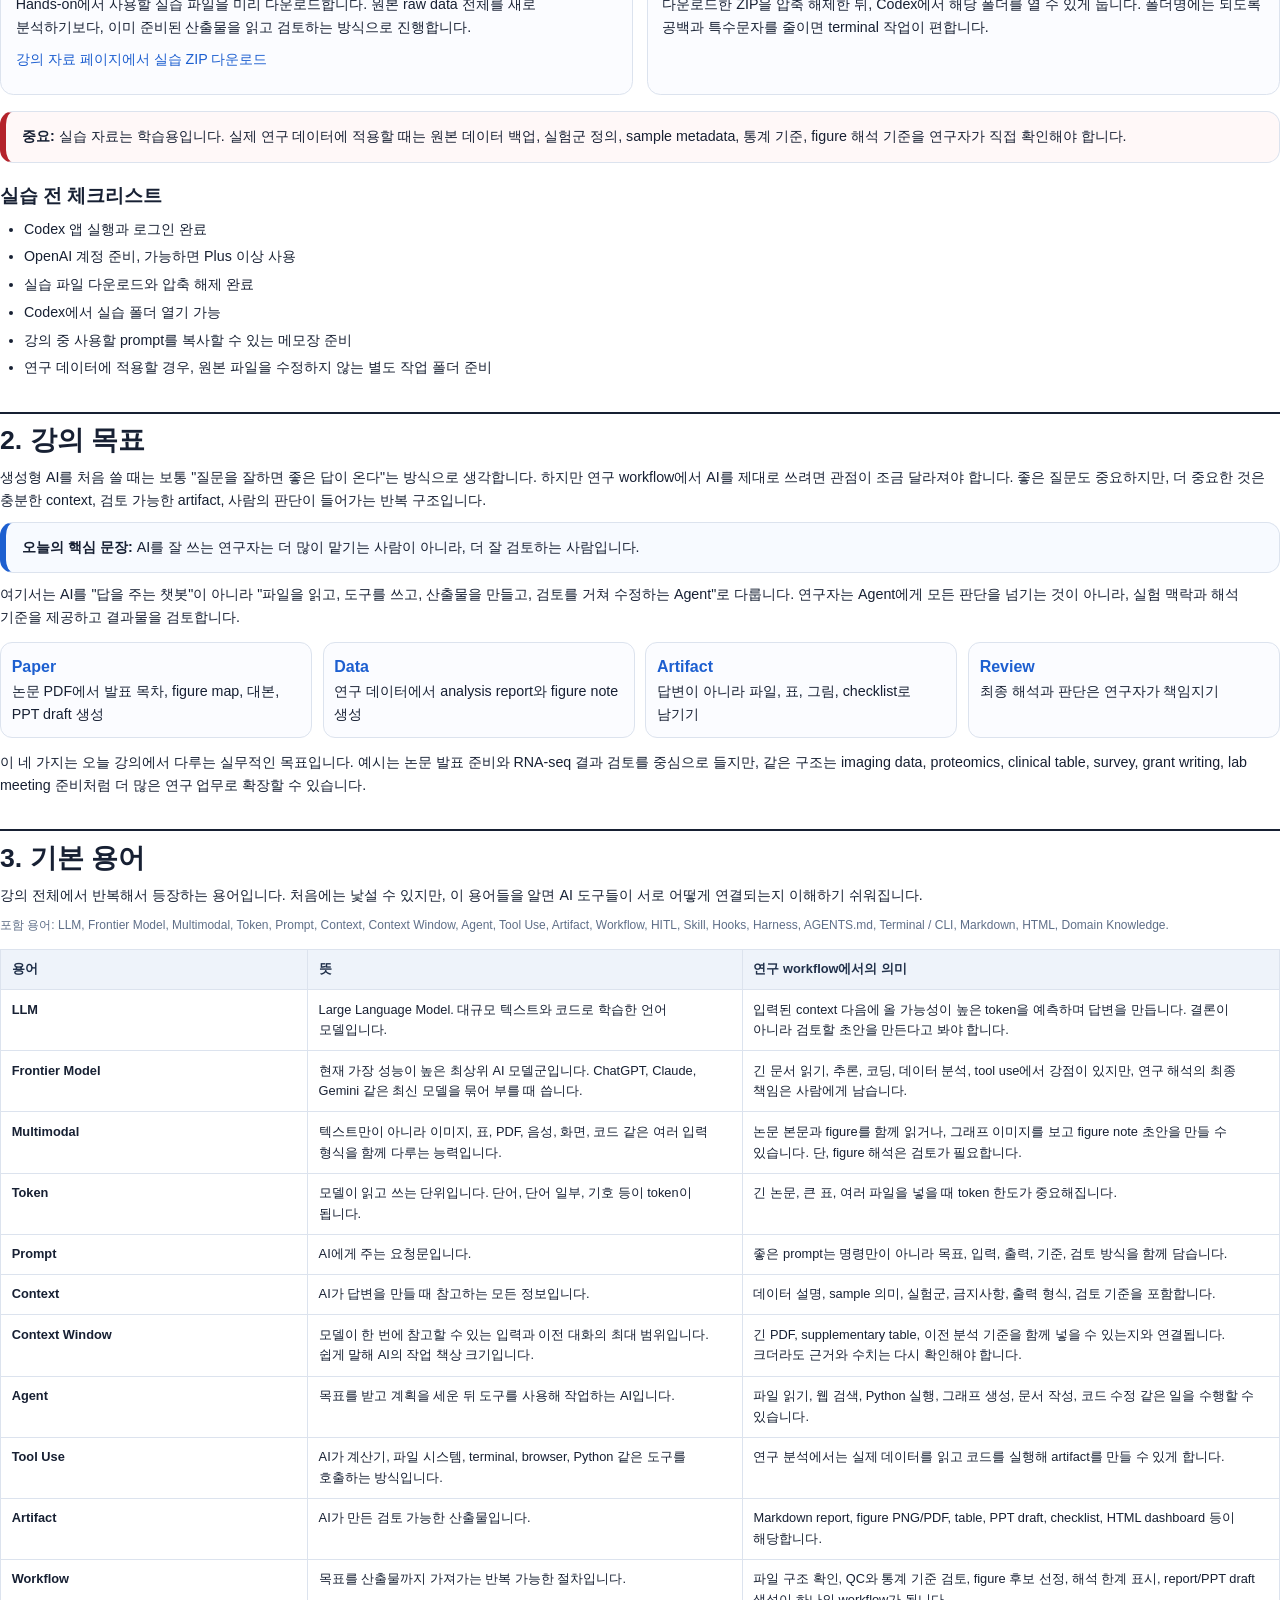
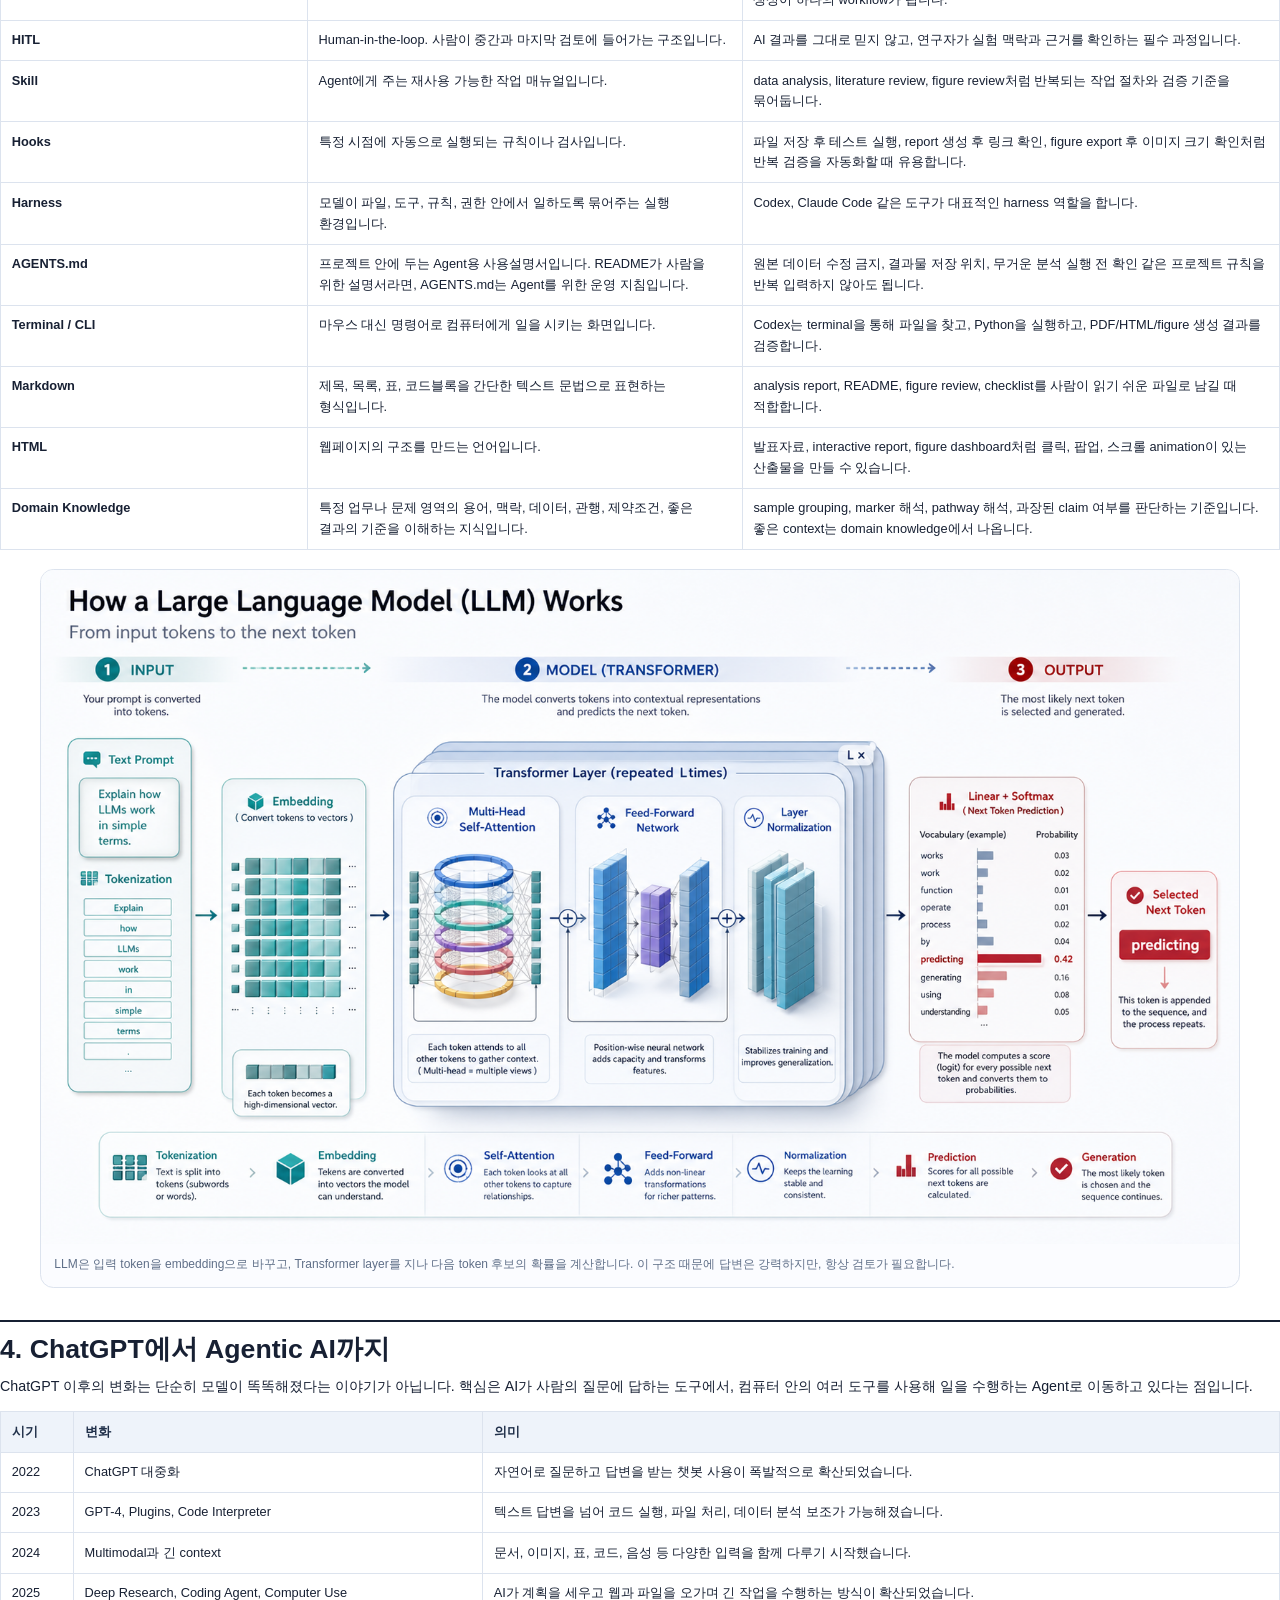
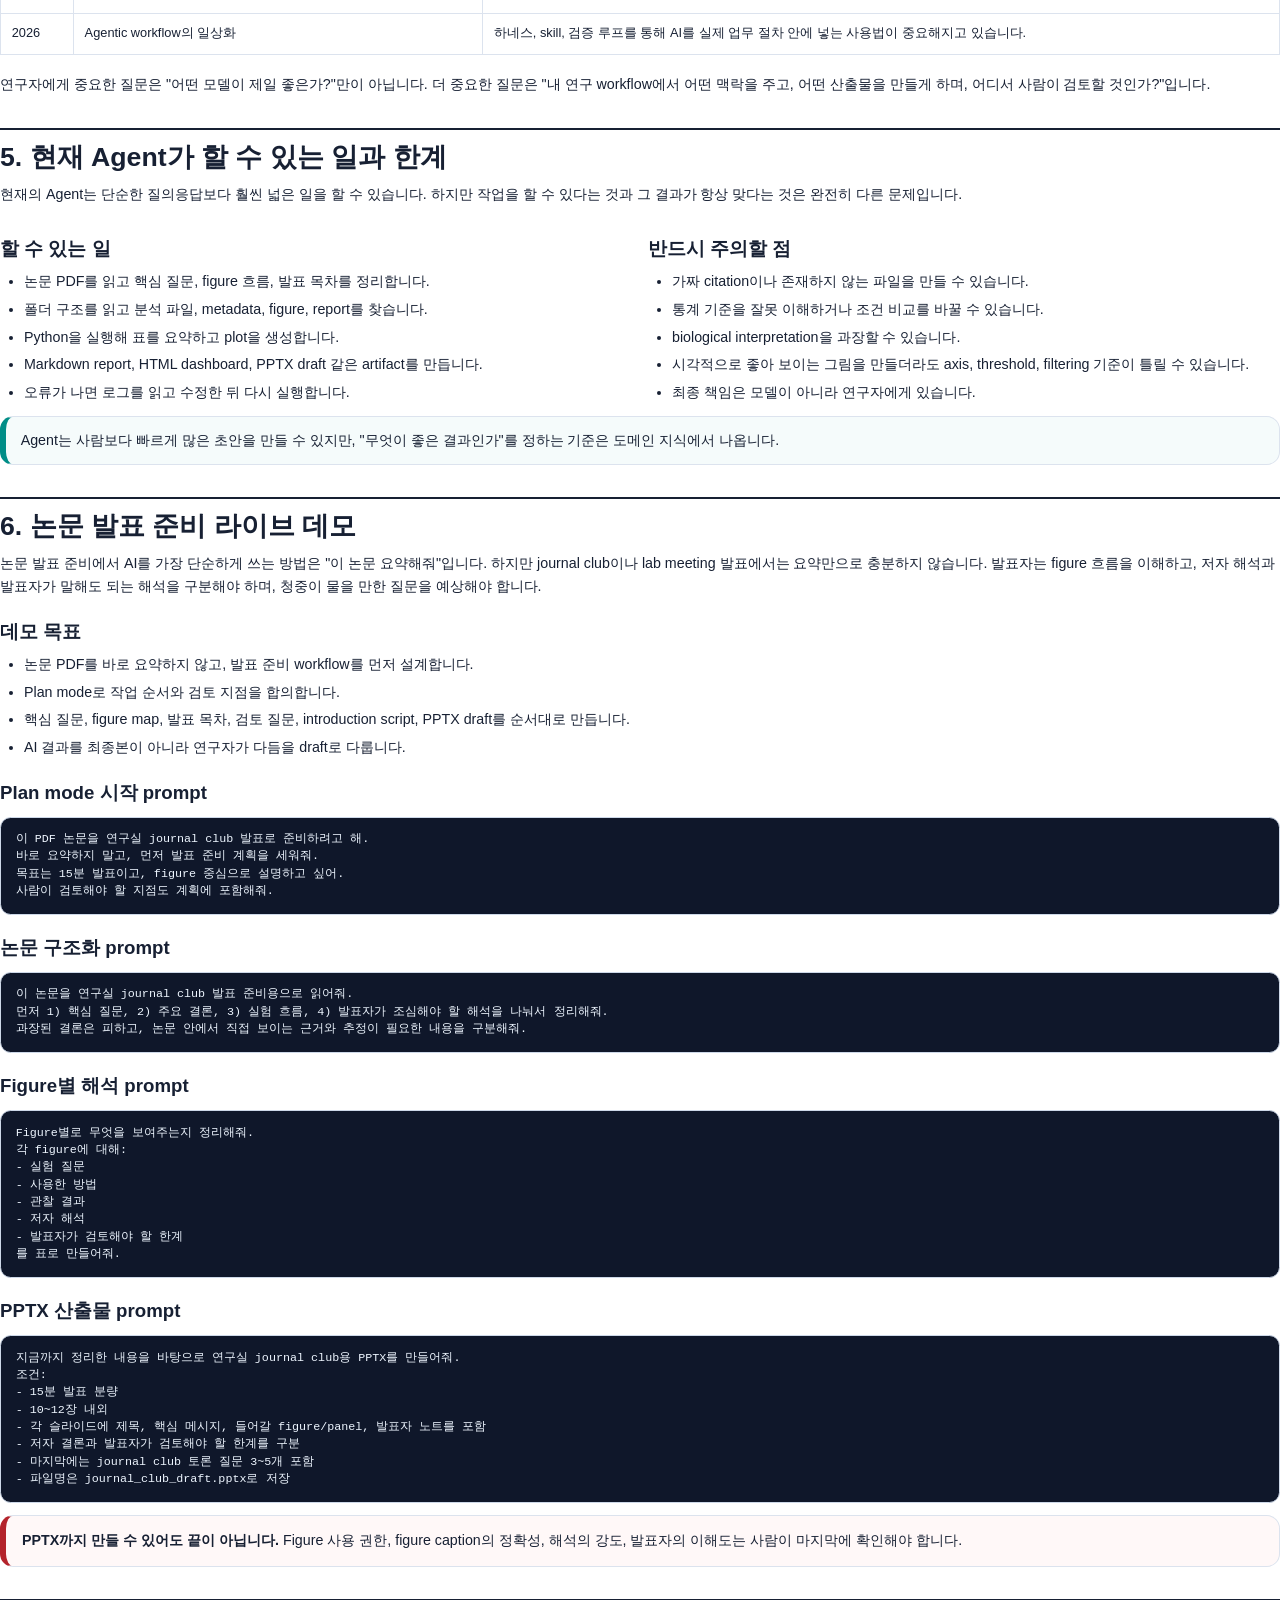
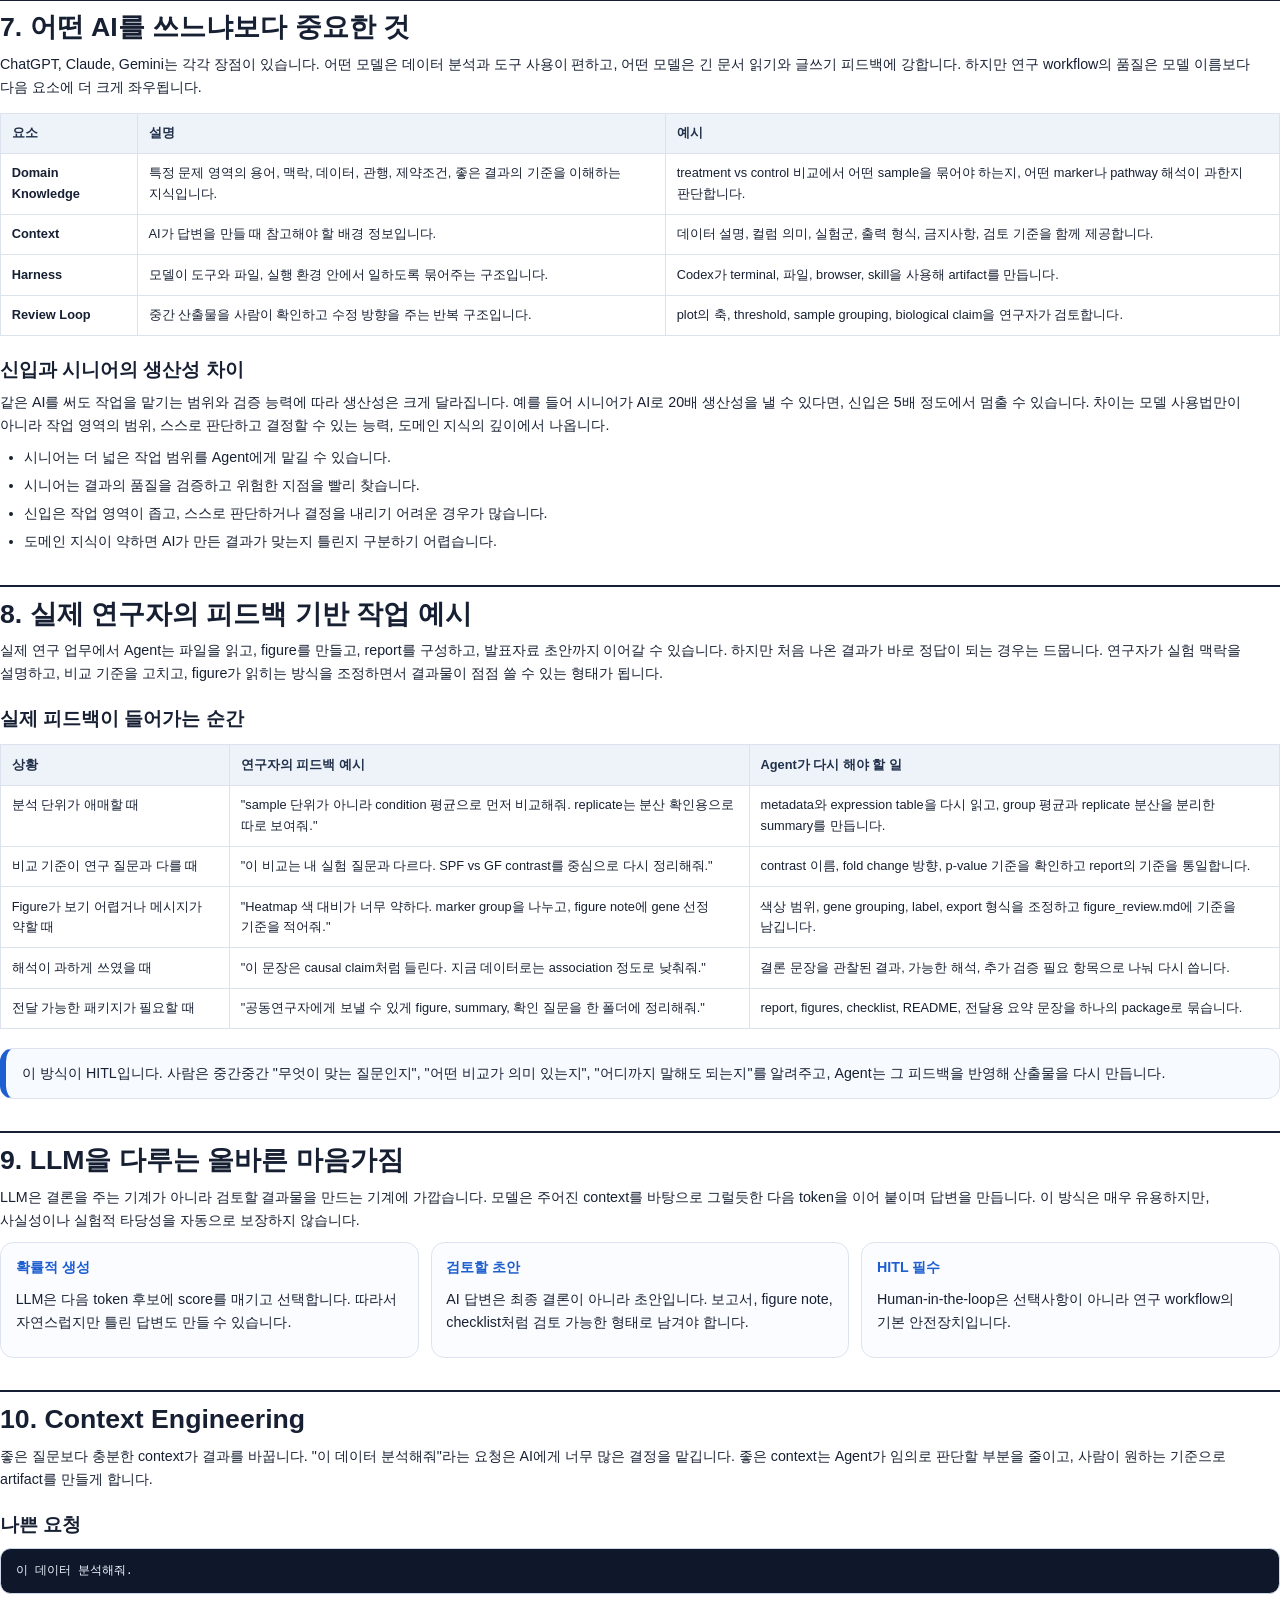
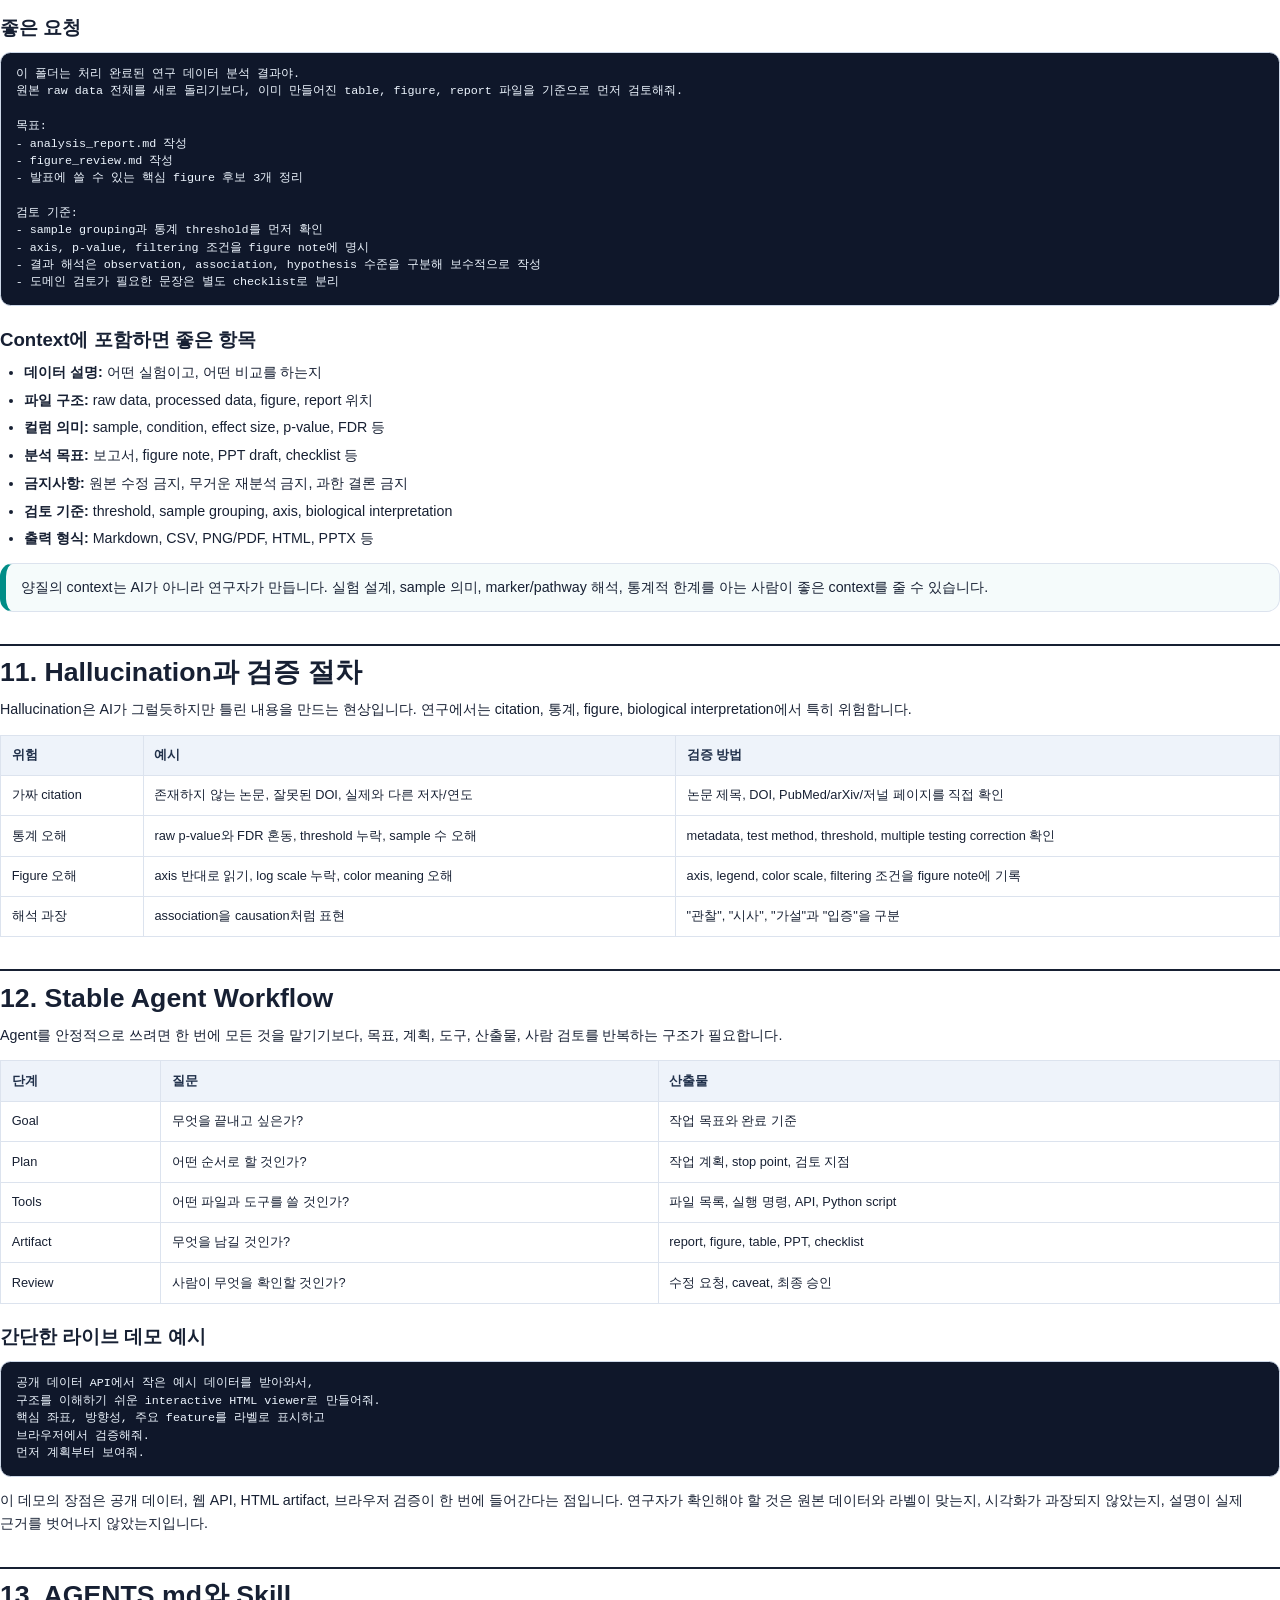
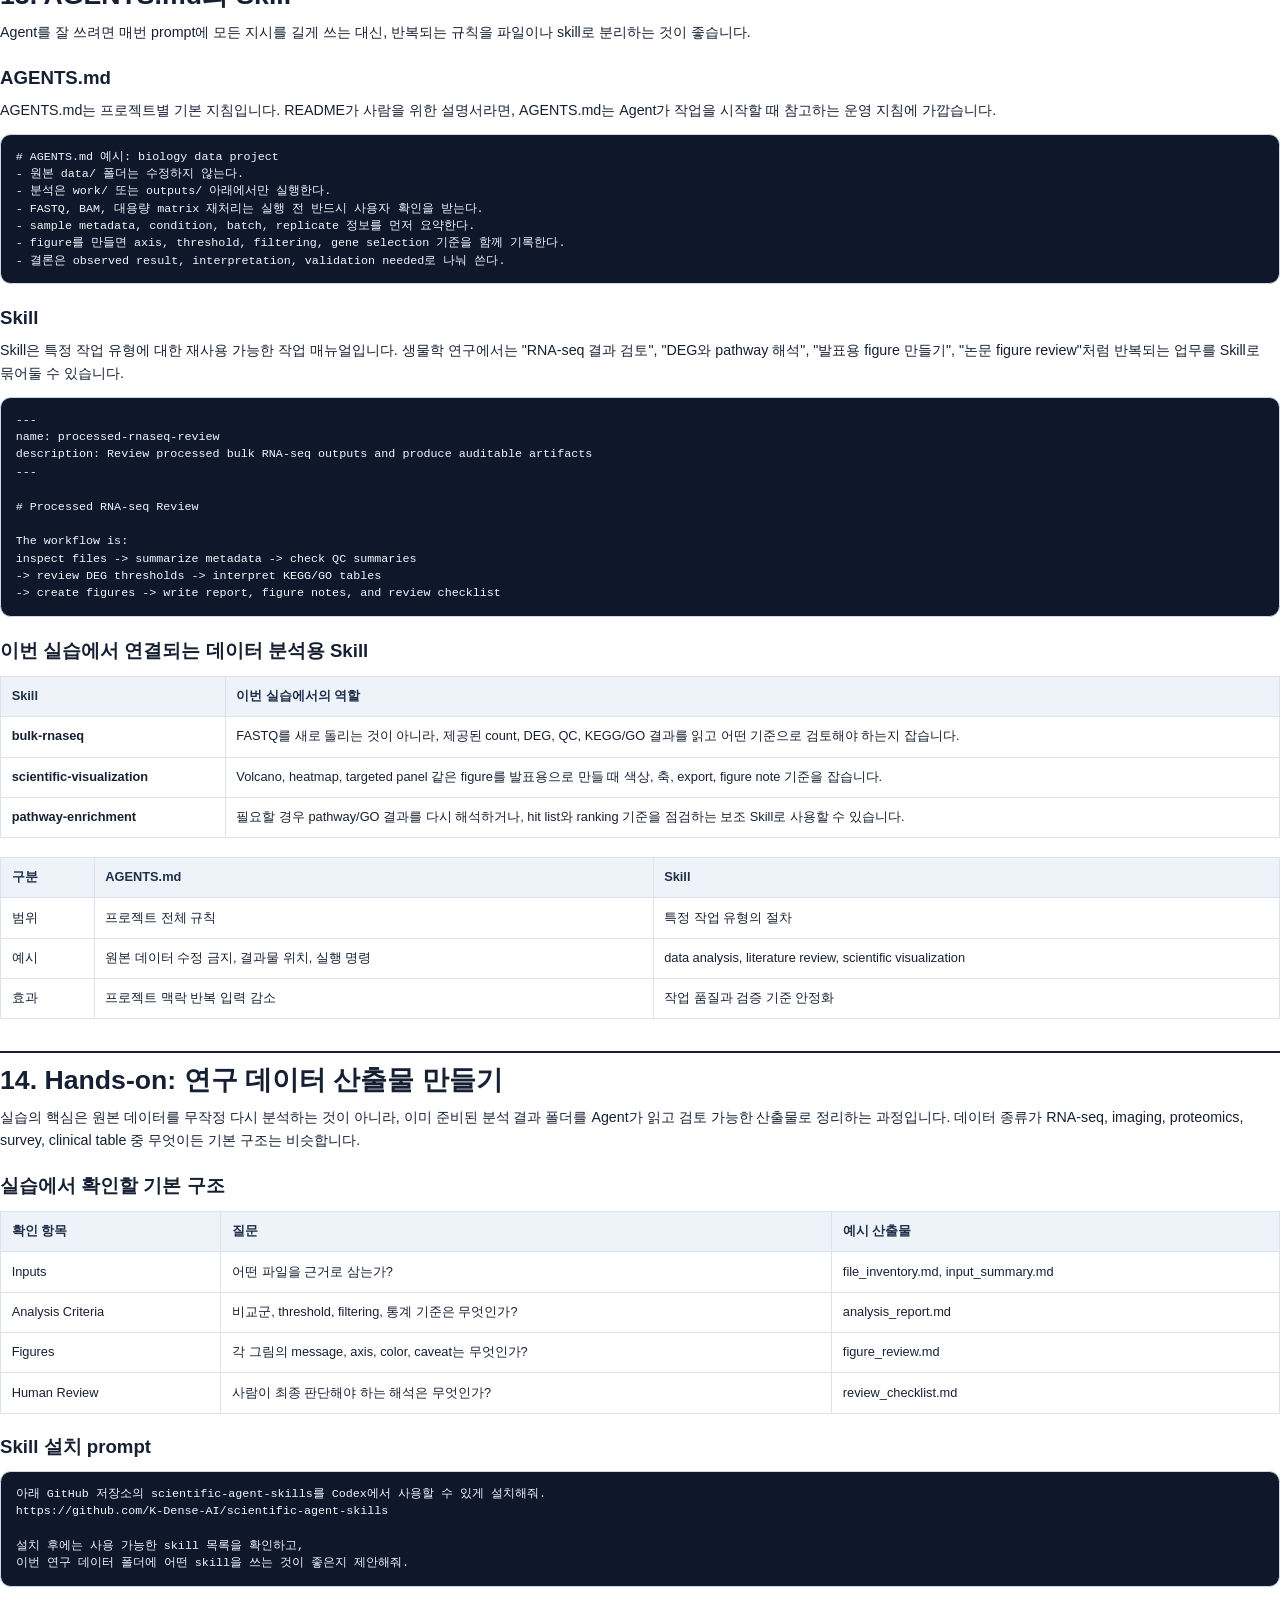
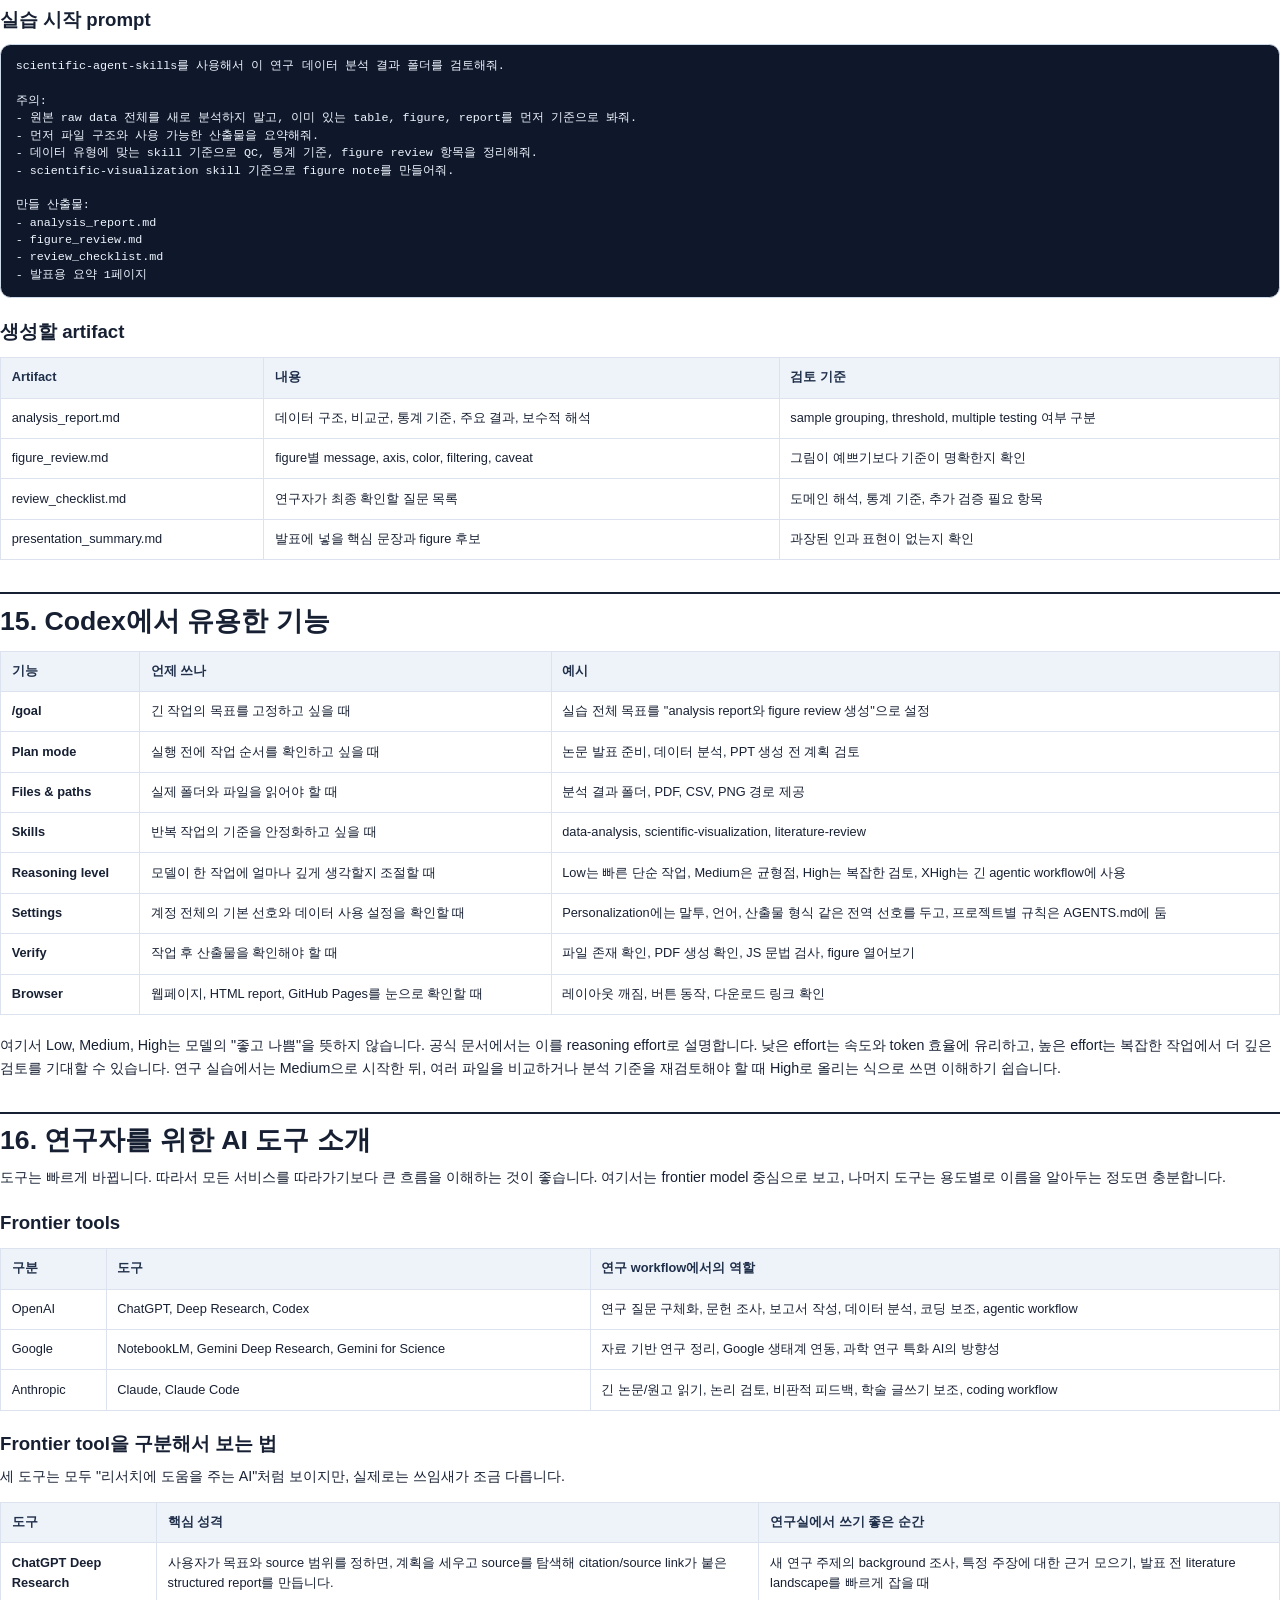
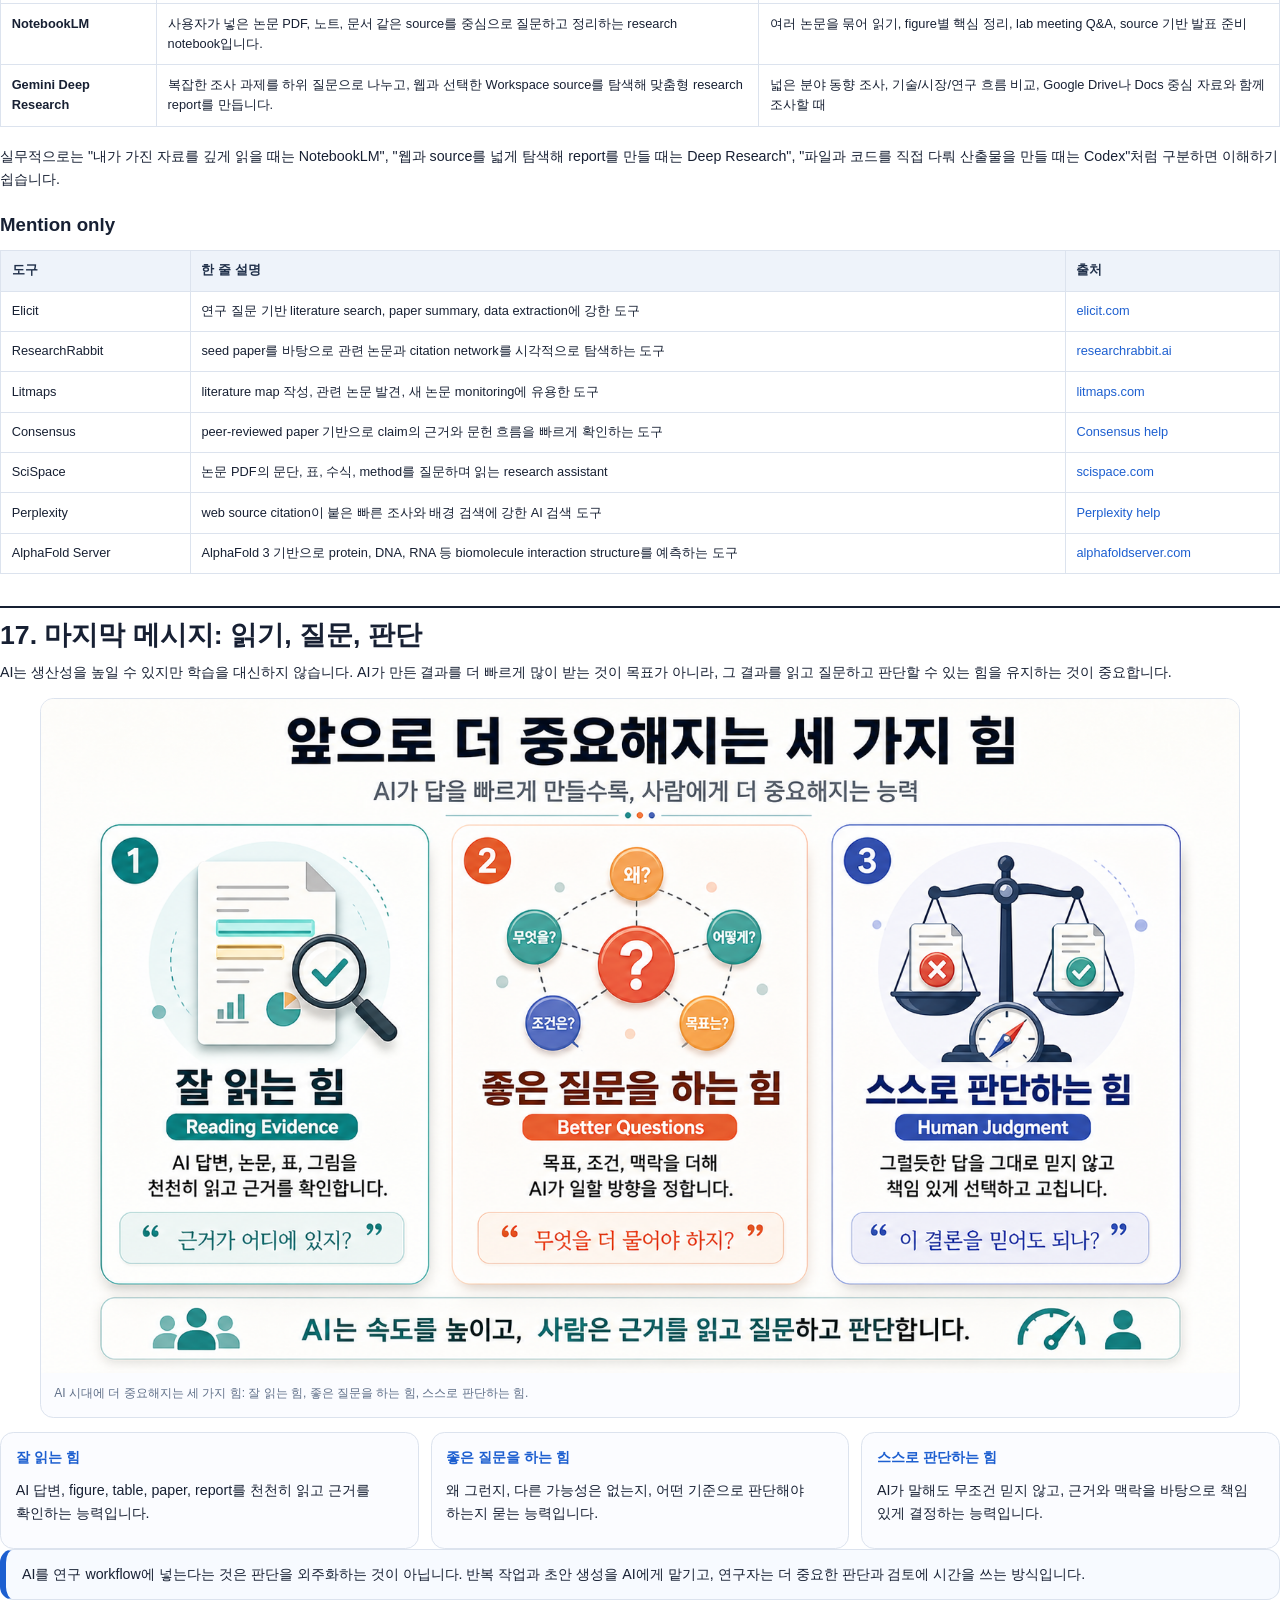
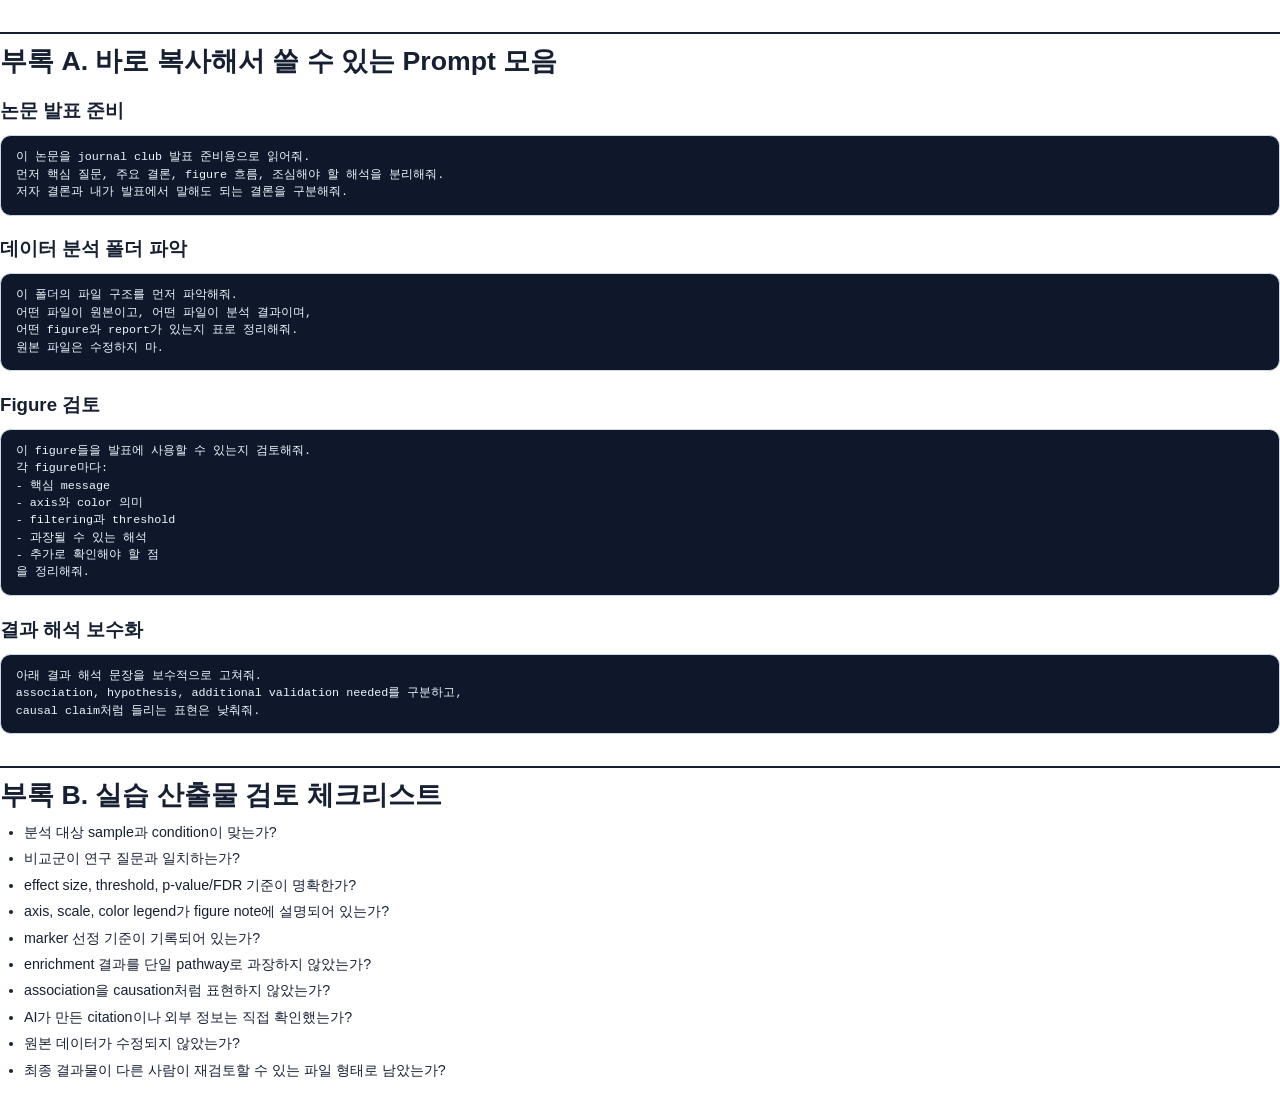
==== commit c58ea764: "Expand frontier tool guidance" ====
--- a/lecture-notes/ryus-lab-ai-lecture-notes.html
+++ b/lecture-notes/ryus-lab-ai-lecture-notes.html
@@ -1193,6 +1193,36 @@
       </tbody>
     </table>
 
+    <h3>Frontier tool을 구분해서 보는 법</h3>
+    <p>
+      세 도구는 모두 "리서치에 도움을 주는 AI"처럼 보이지만, 실제로는 쓰임새가 조금 다릅니다.
+    </p>
+    <table>
+      <thead>
+        <tr><th>도구</th><th>핵심 성격</th><th>연구실에서 쓰기 좋은 순간</th></tr>
+      </thead>
+      <tbody>
+        <tr>
+          <td><strong>ChatGPT Deep Research</strong></td>
+          <td>사용자가 목표와 source 범위를 정하면, 계획을 세우고 source를 탐색해 citation/source link가 붙은 structured report를 만듭니다.</td>
+          <td>새 연구 주제의 background 조사, 특정 주장에 대한 근거 모으기, 발표 전 literature landscape를 빠르게 잡을 때</td>
+        </tr>
+        <tr>
+          <td><strong>NotebookLM</strong></td>
+          <td>사용자가 넣은 논문 PDF, 노트, 문서 같은 source를 중심으로 질문하고 정리하는 research notebook입니다.</td>
+          <td>여러 논문을 묶어 읽기, figure별 핵심 정리, lab meeting Q&A, source 기반 발표 준비</td>
+        </tr>
+        <tr>
+          <td><strong>Gemini Deep Research</strong></td>
+          <td>복잡한 조사 과제를 하위 질문으로 나누고, 웹과 선택한 Workspace source를 탐색해 맞춤형 research report를 만듭니다.</td>
+          <td>넓은 분야 동향 조사, 기술/시장/연구 흐름 비교, Google Drive나 Docs 중심 자료와 함께 조사할 때</td>
+        </tr>
+      </tbody>
+    </table>
+    <p>
+      실무적으로는 "내가 가진 자료를 깊게 읽을 때는 NotebookLM", "웹과 source를 넓게 탐색해 report를 만들 때는 Deep Research", "파일과 코드를 직접 다뤄 산출물을 만들 때는 Codex"처럼 구분하면 이해하기 쉽습니다.
+    </p>
+
     <h3>Mention only</h3>
     <table>
       <thead>
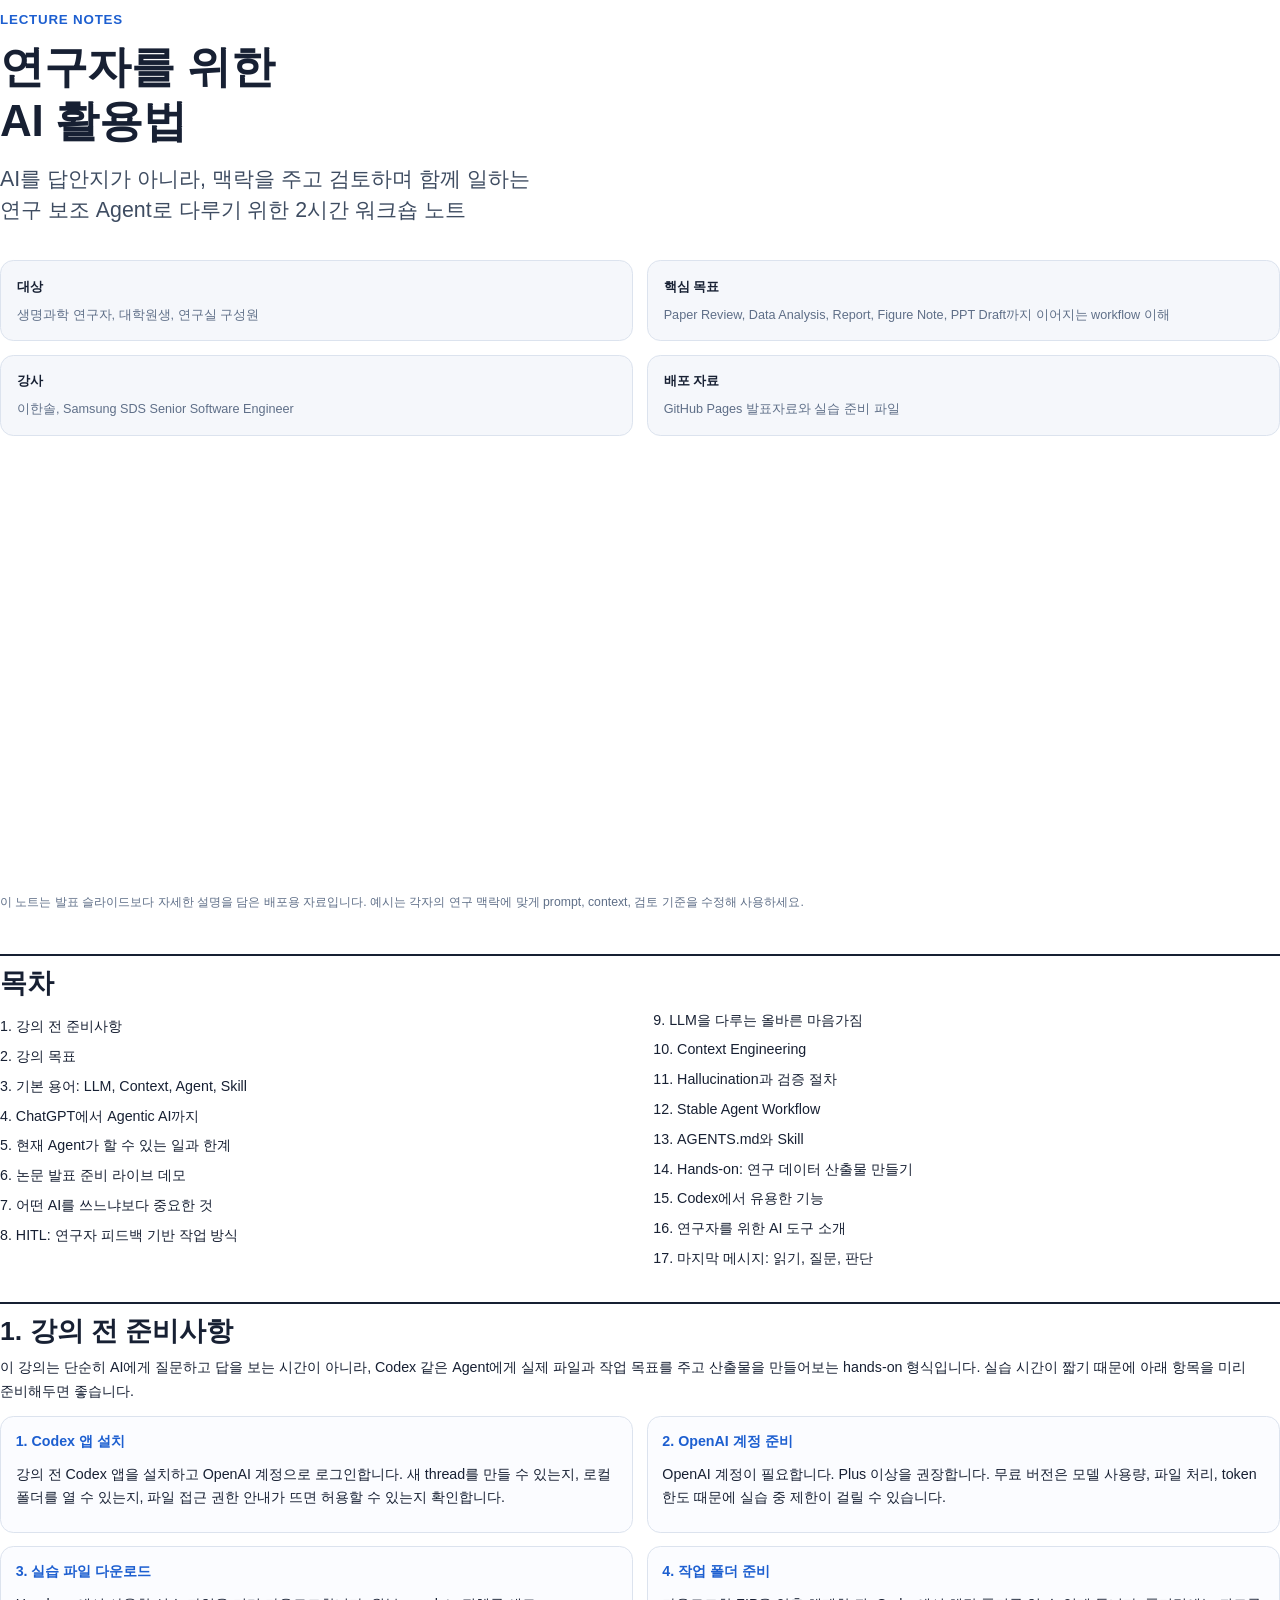
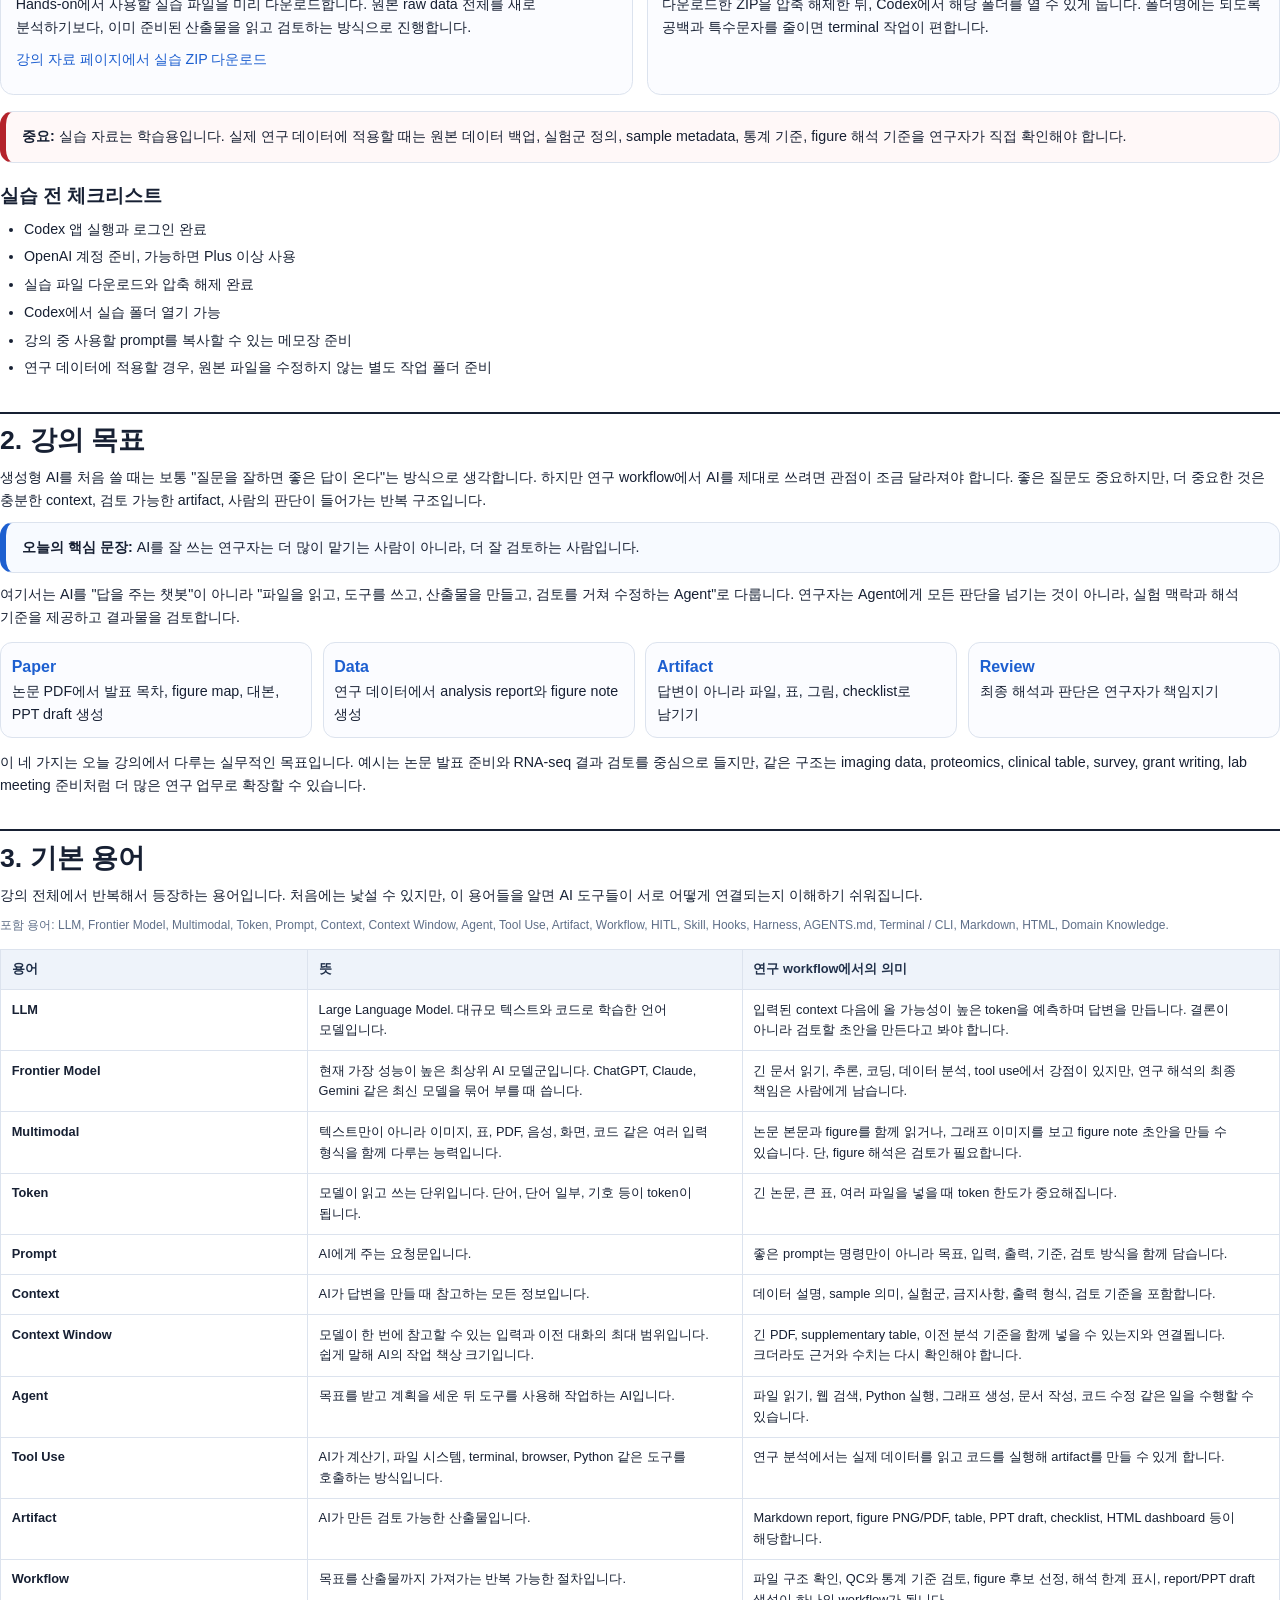
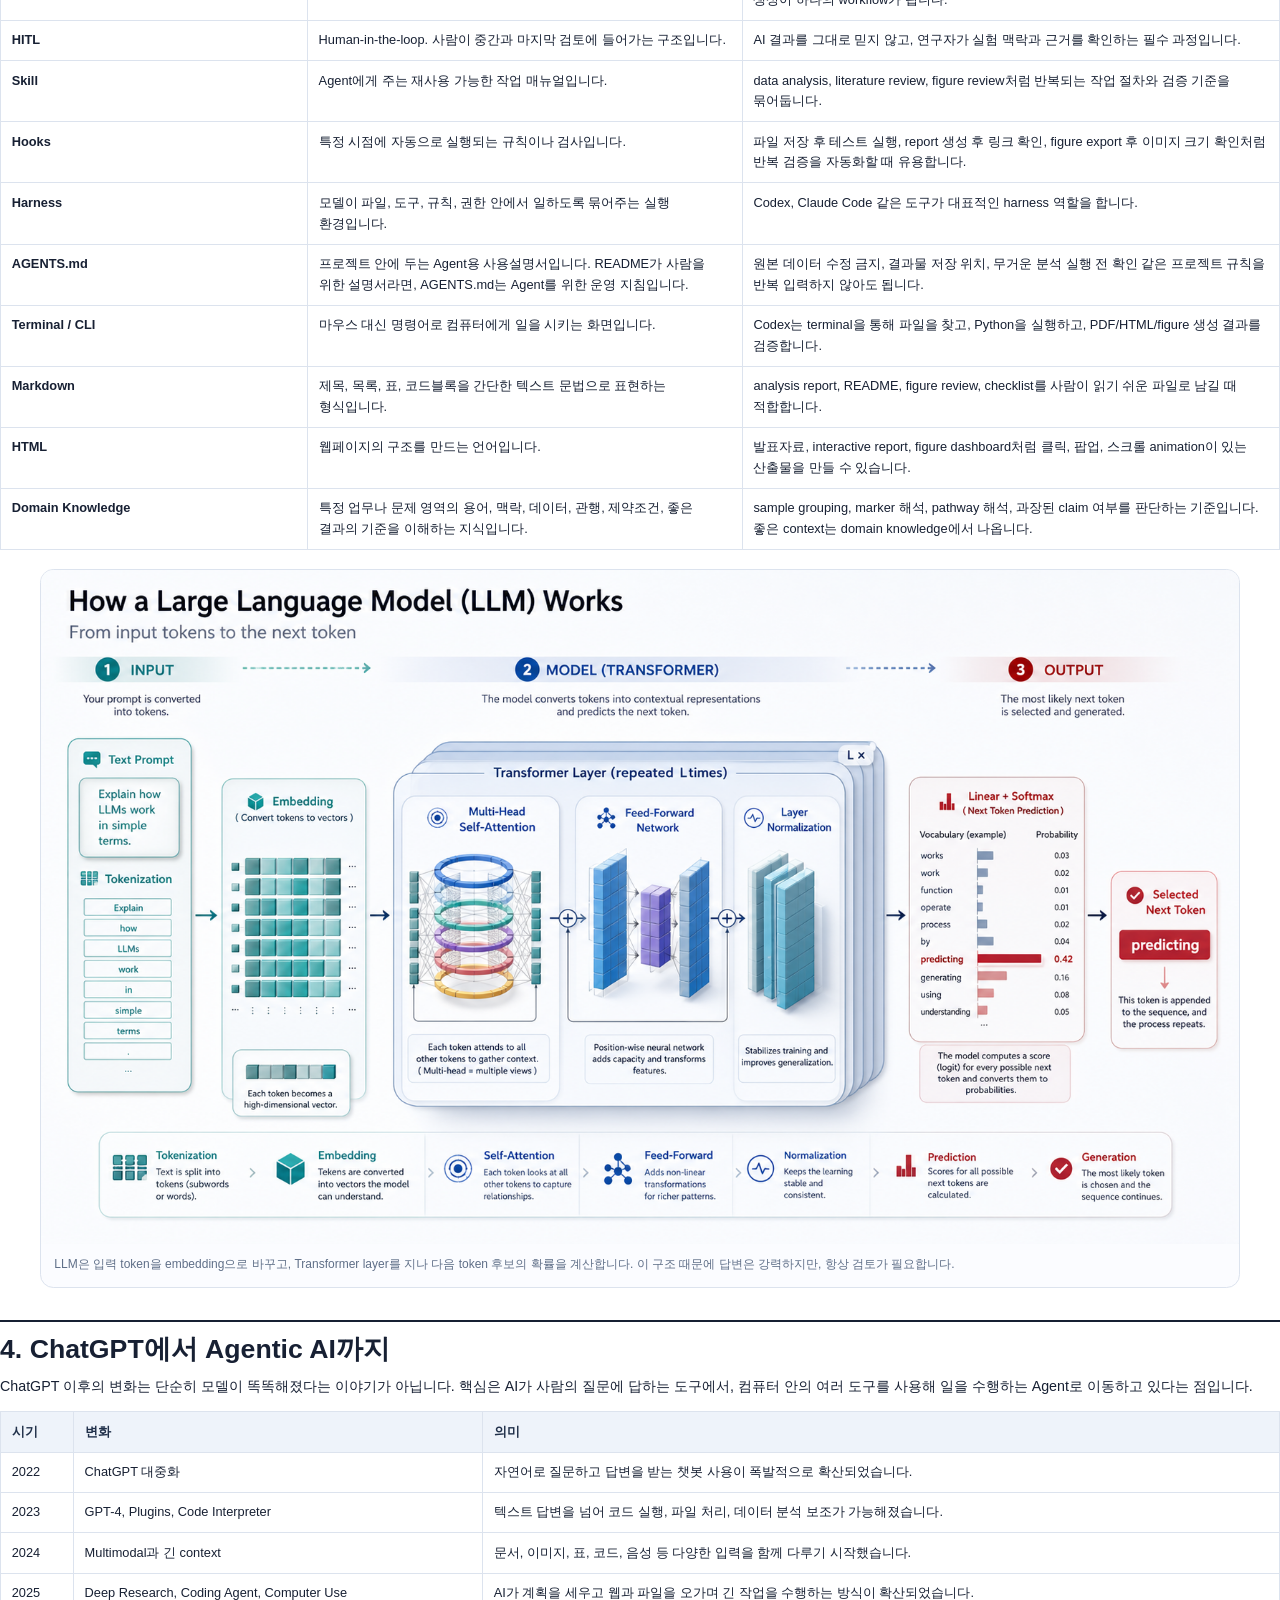
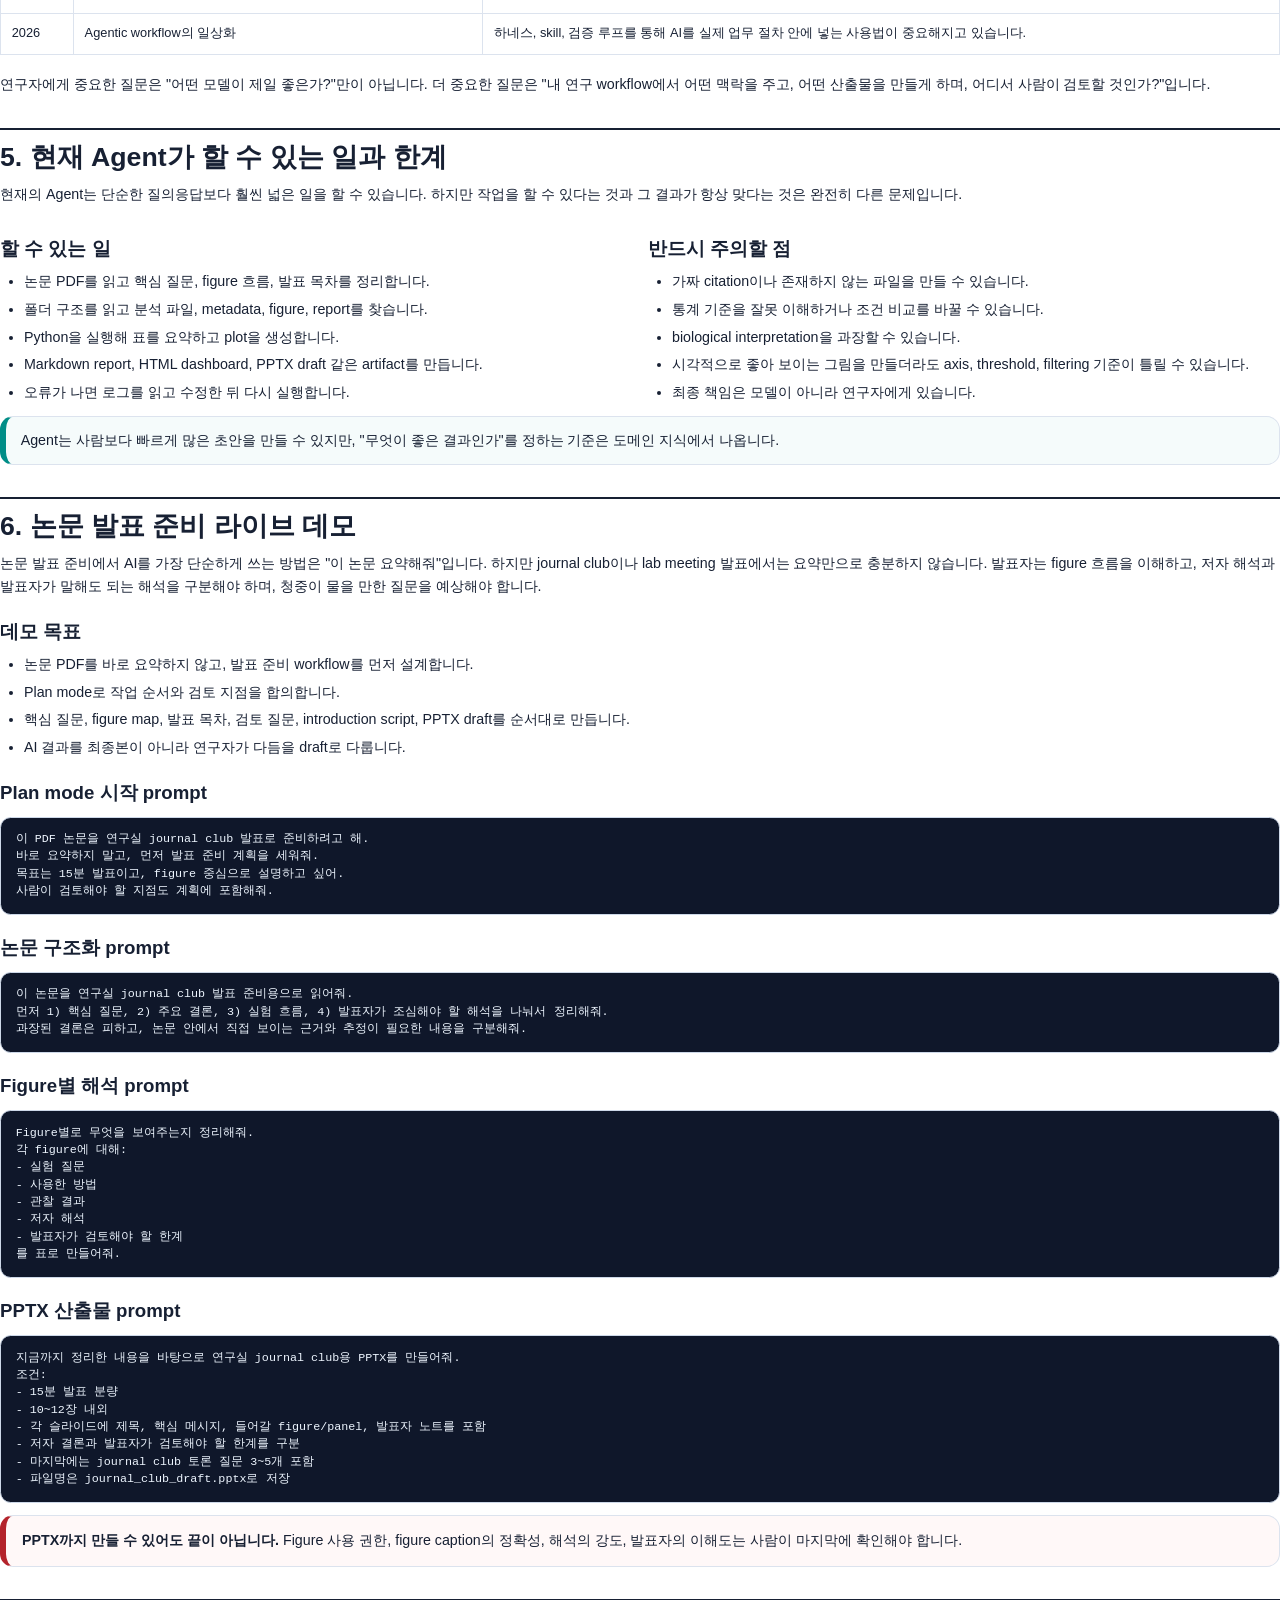
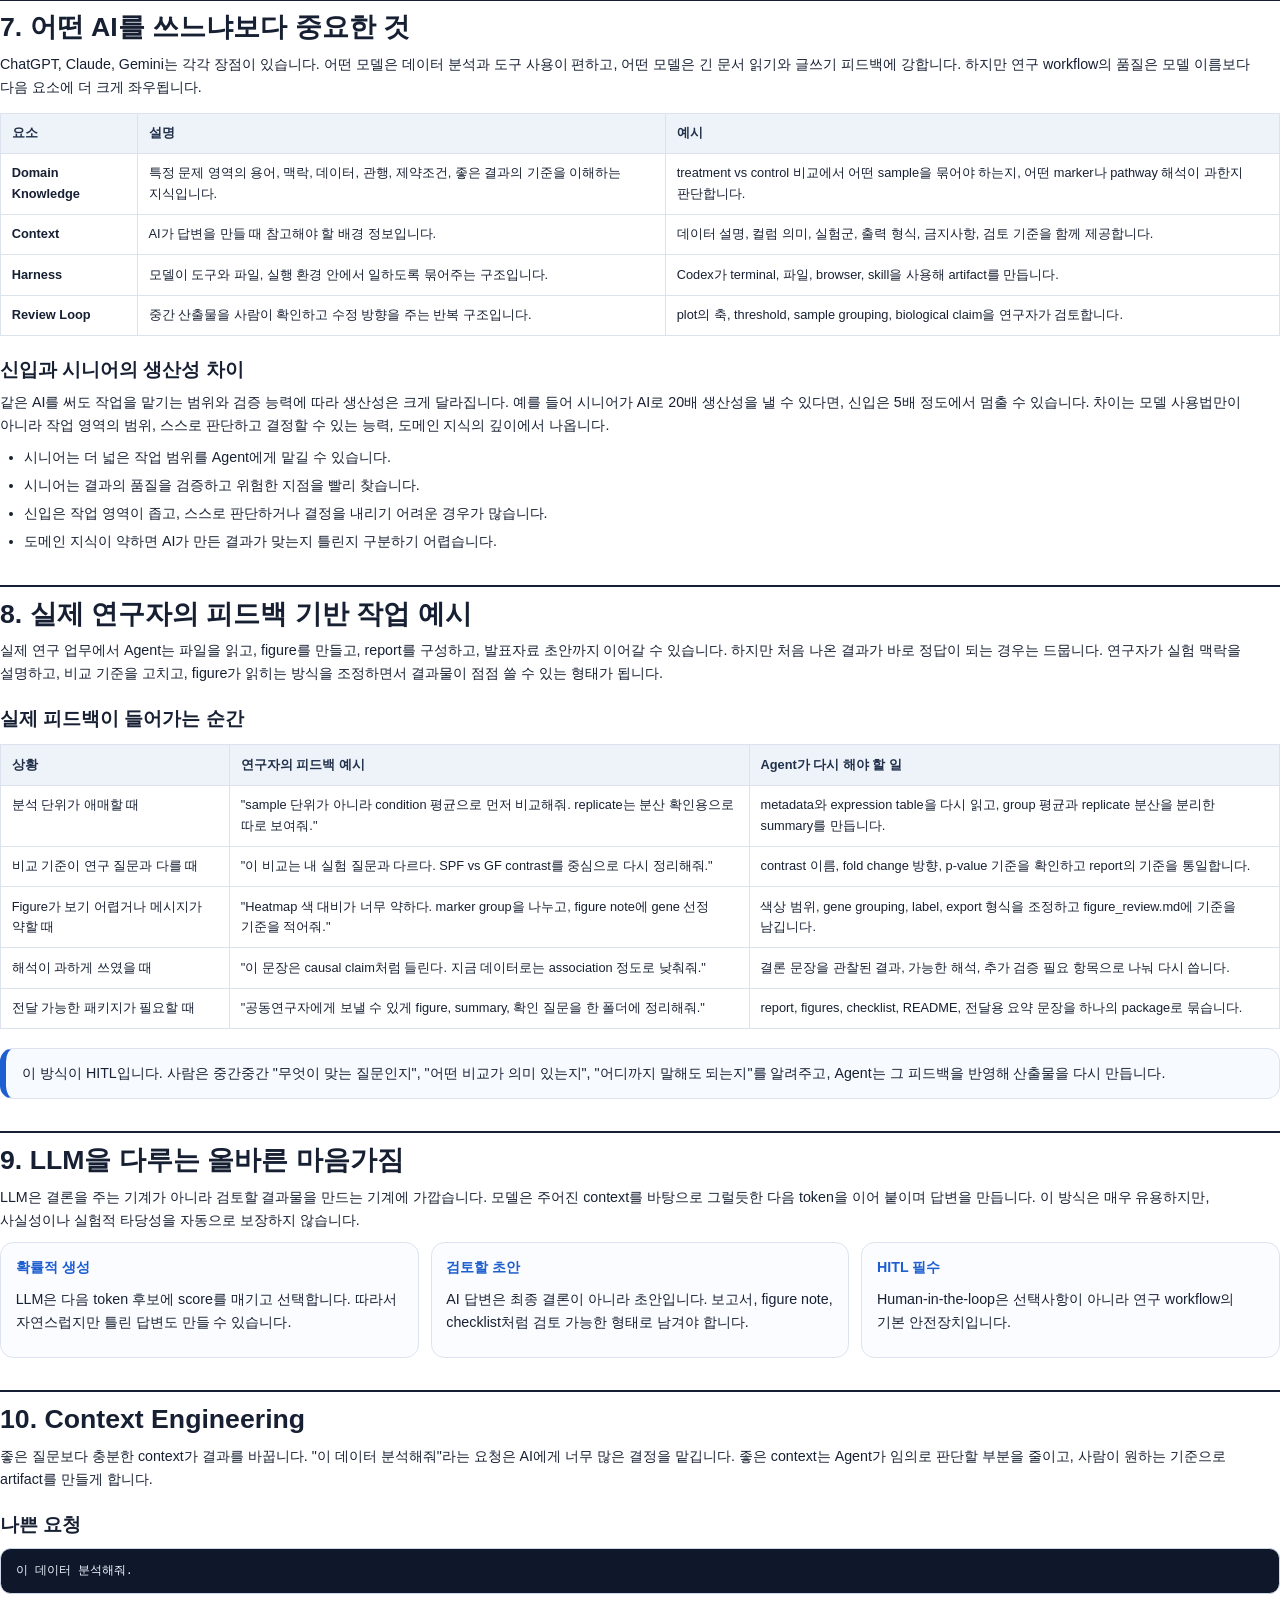
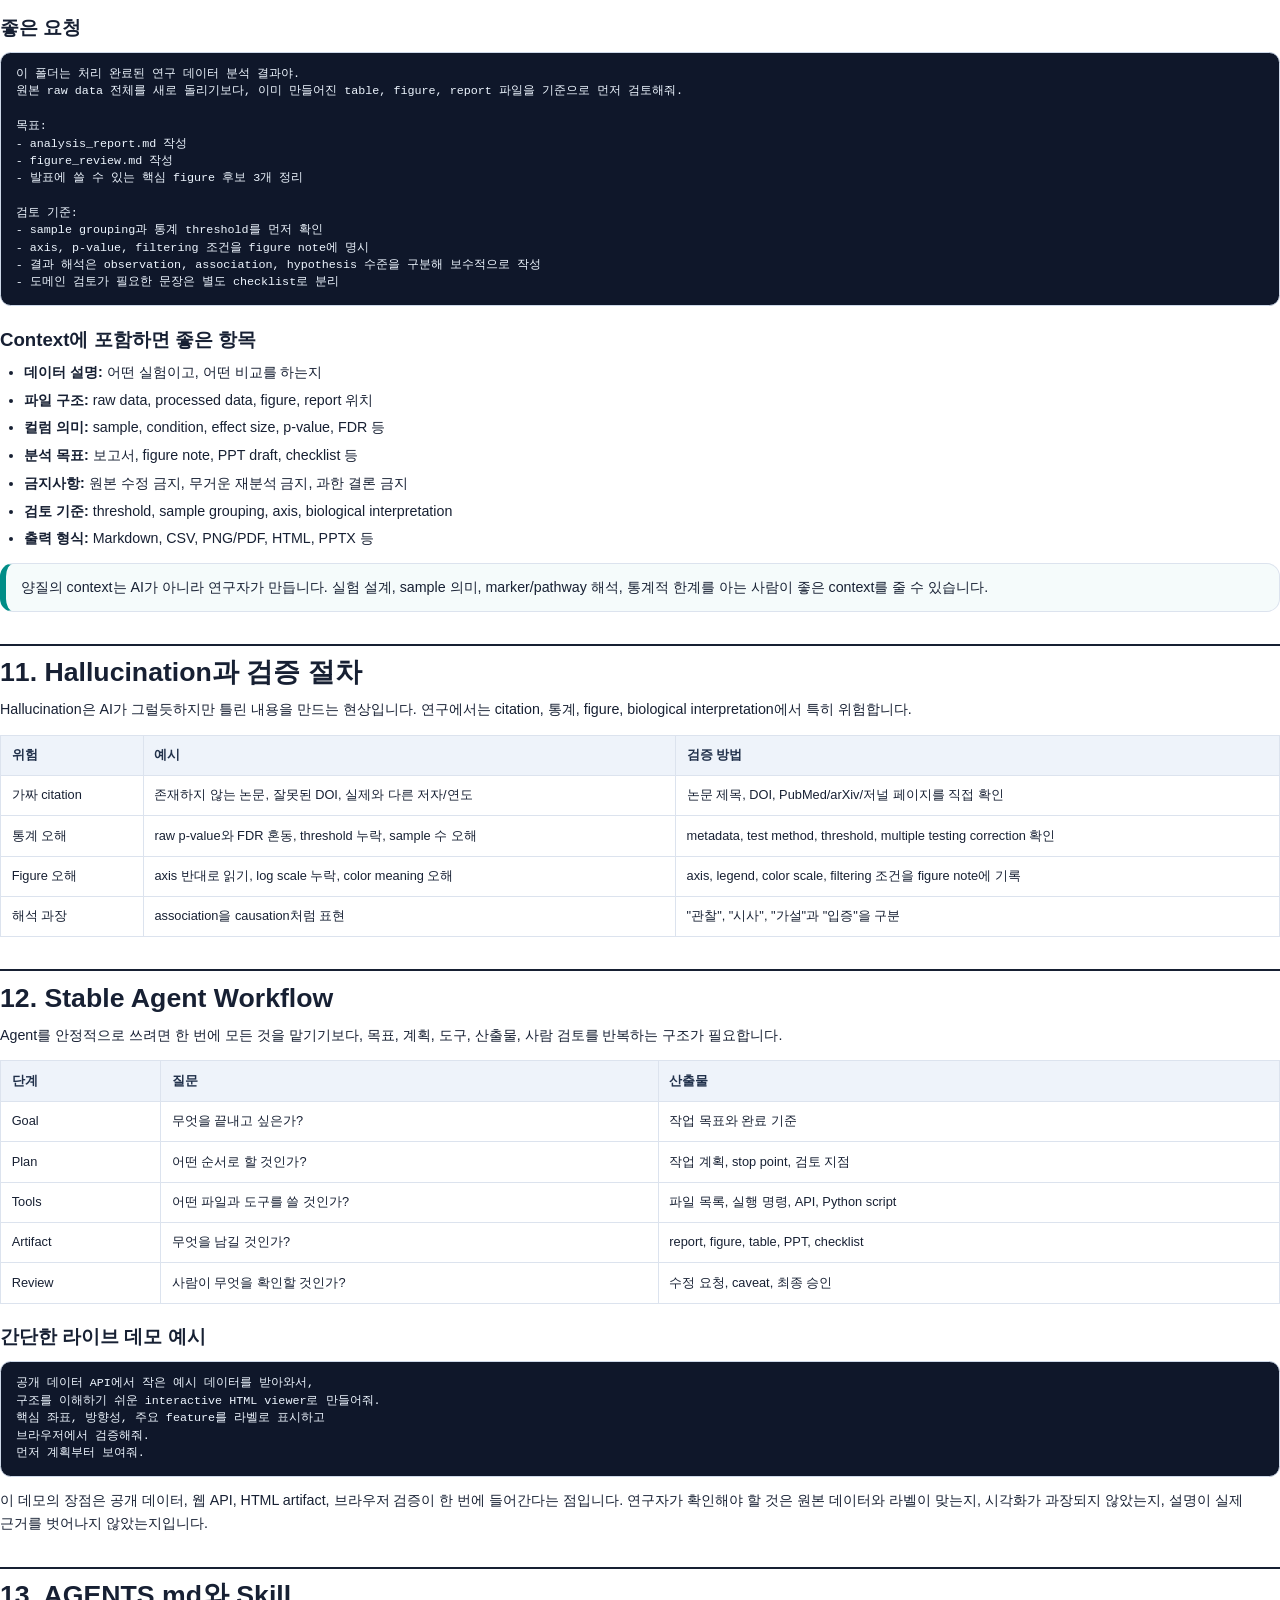
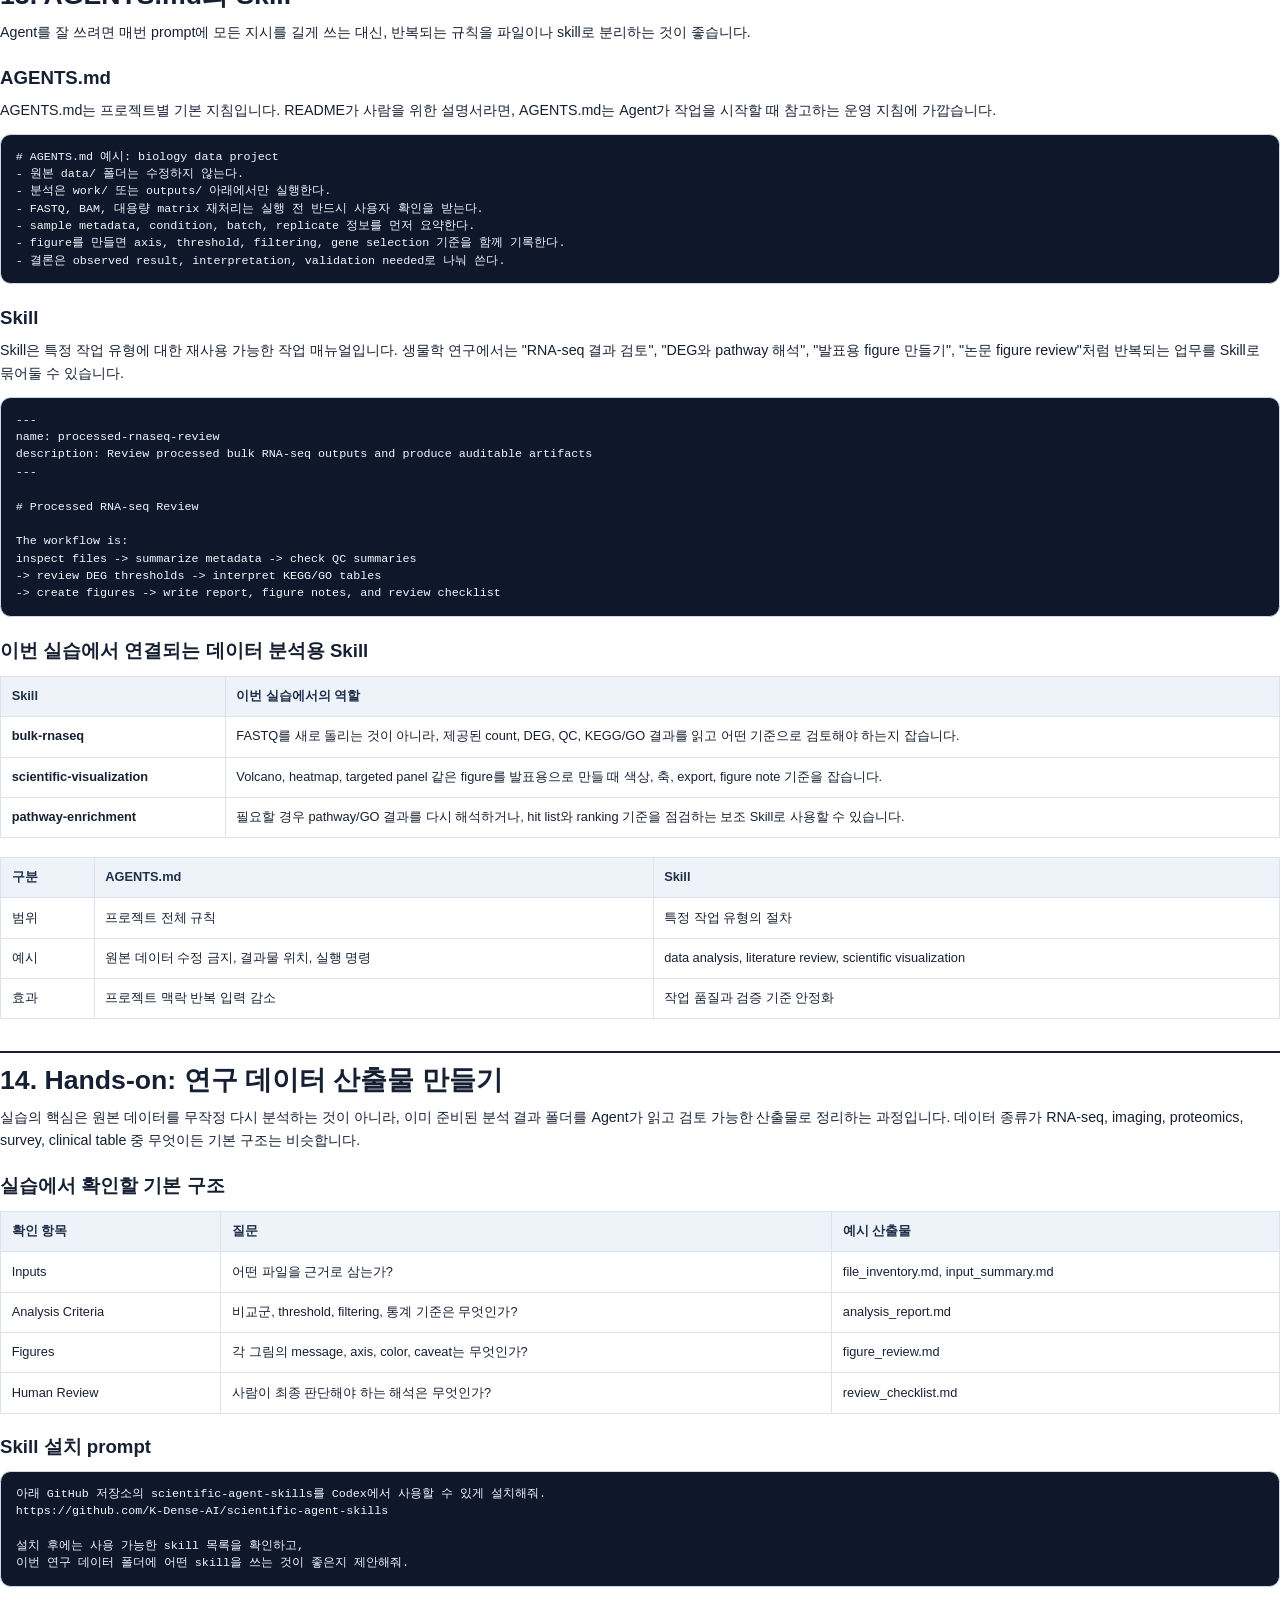
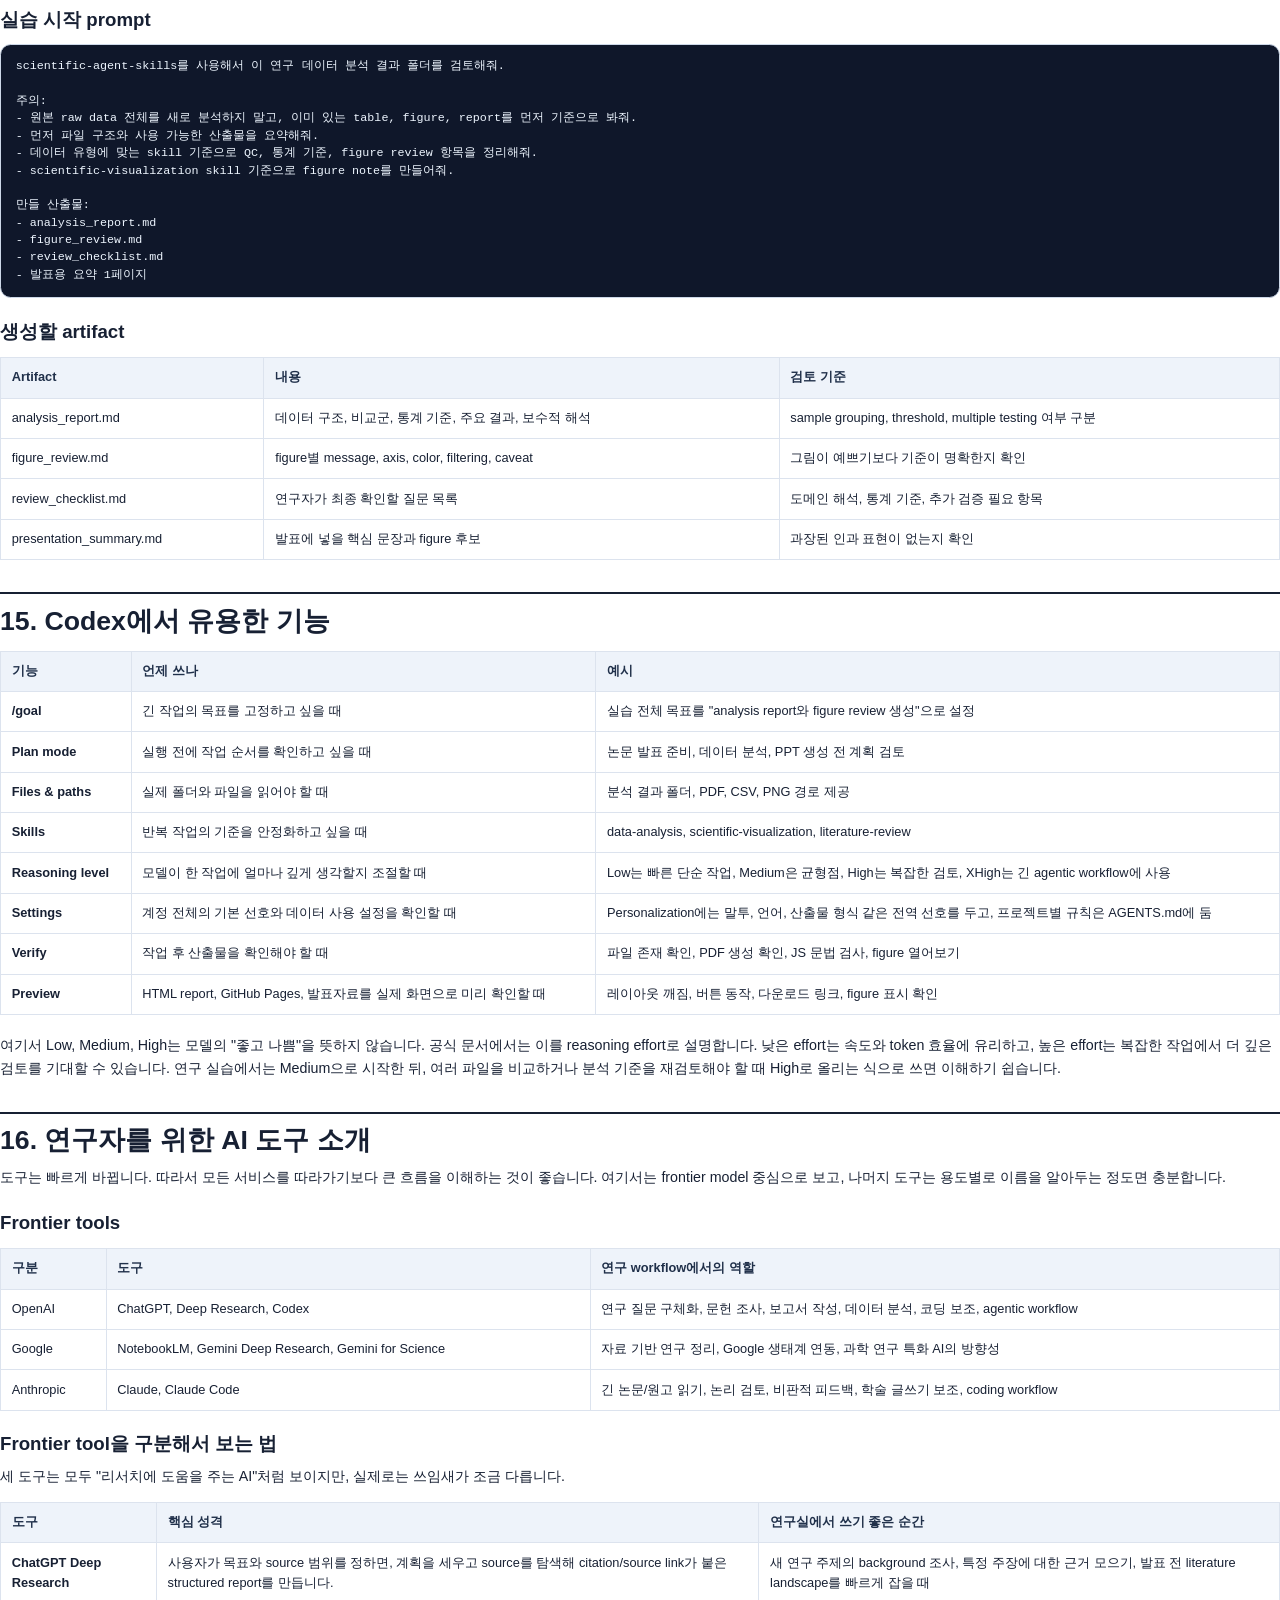
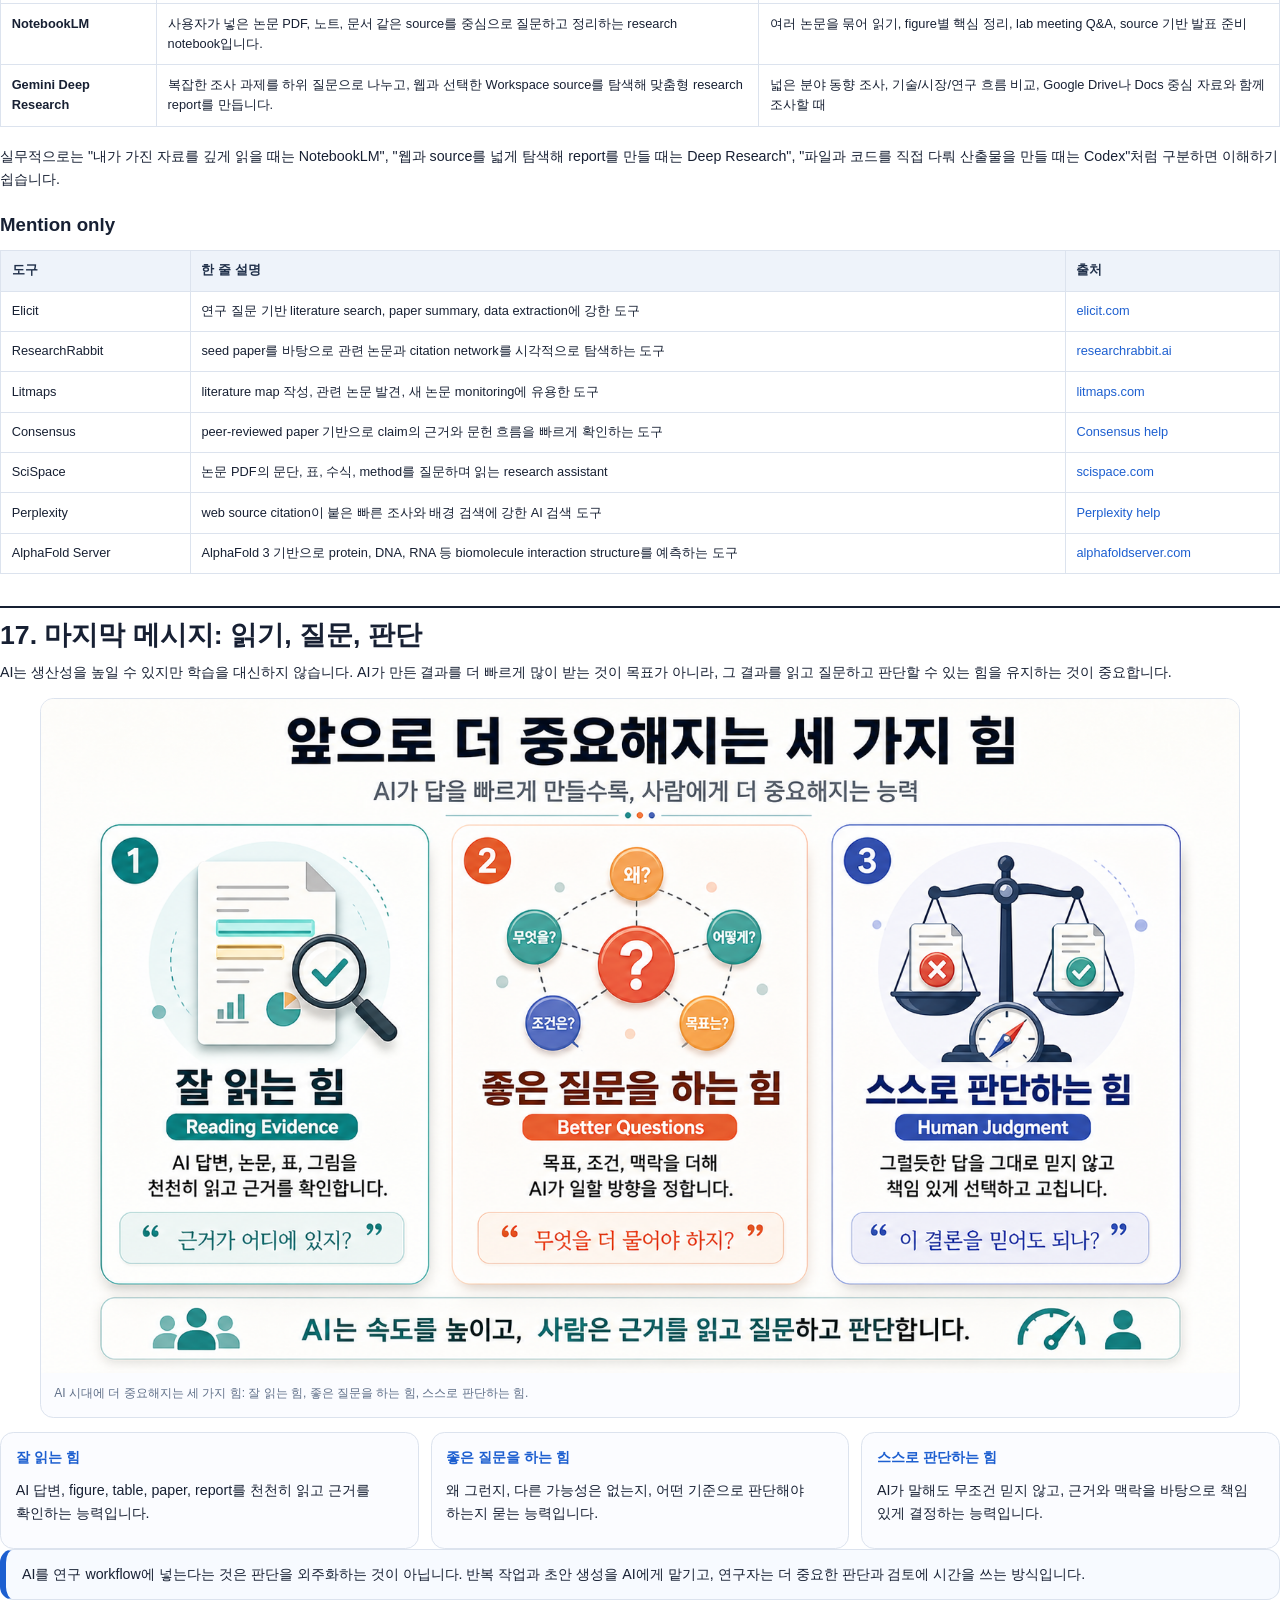
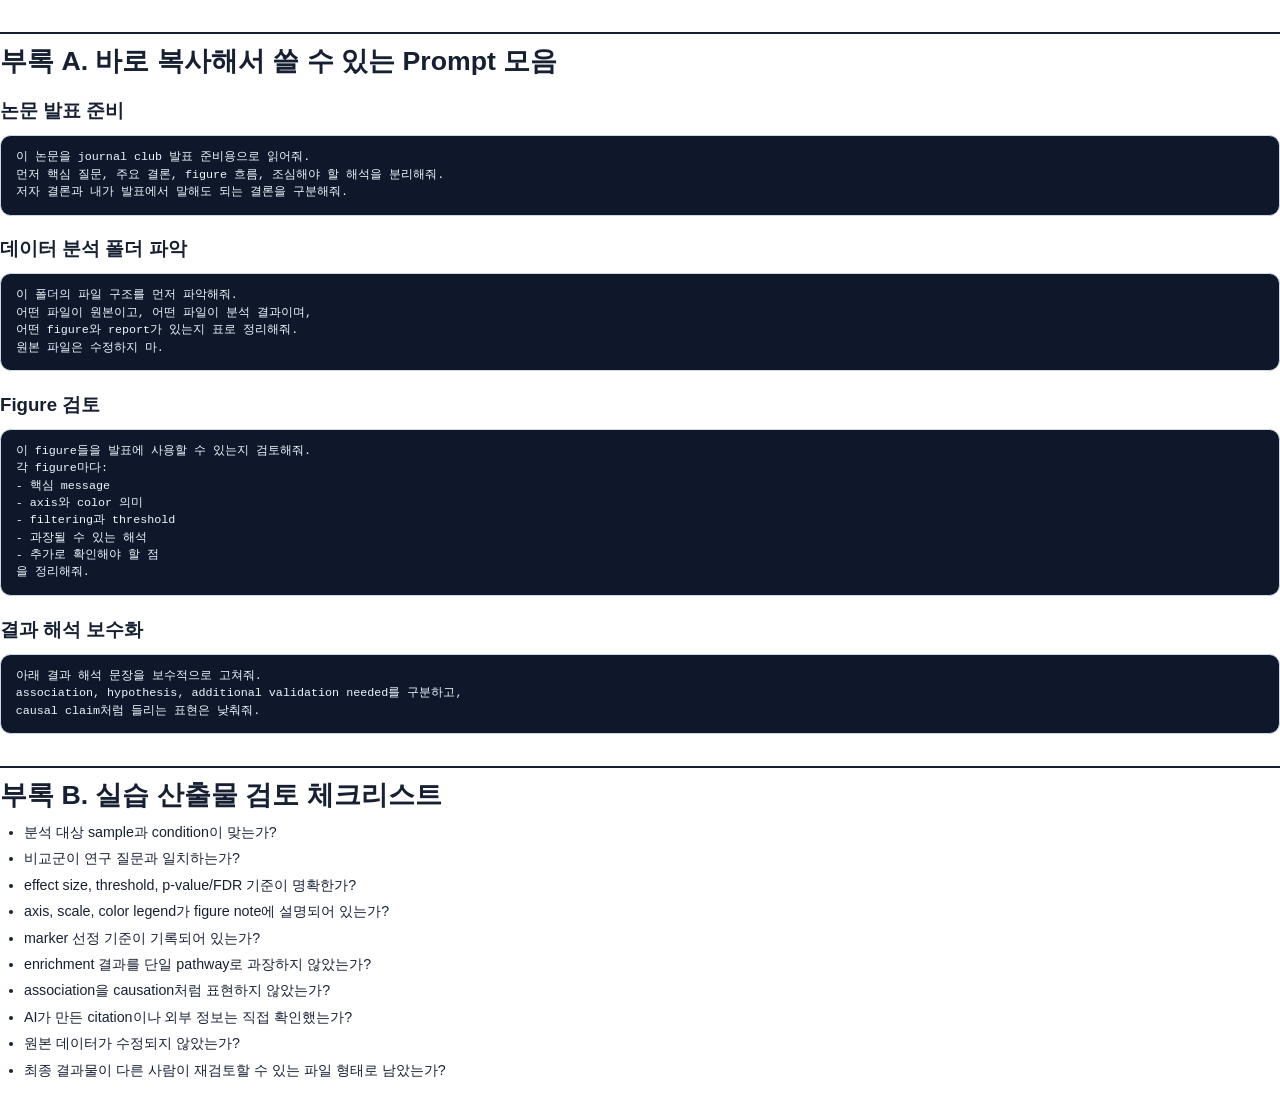
==== commit 2074481e: "Rename Codex browser tip to preview" ====
--- a/lecture-notes/ryus-lab-ai-lecture-notes.html
+++ b/lecture-notes/ryus-lab-ai-lecture-notes.html
@@ -1152,9 +1152,9 @@
           <td>파일 존재 확인, PDF 생성 확인, JS 문법 검사, figure 열어보기</td>
         </tr>
         <tr>
-          <td><strong>Browser</strong></td>
-          <td>웹페이지, HTML report, GitHub Pages를 눈으로 확인할 때</td>
-          <td>레이아웃 깨짐, 버튼 동작, 다운로드 링크 확인</td>
+          <td><strong>Preview</strong></td>
+          <td>HTML report, GitHub Pages, 발표자료를 실제 화면으로 미리 확인할 때</td>
+          <td>레이아웃 깨짐, 버튼 동작, 다운로드 링크, figure 표시 확인</td>
         </tr>
       </tbody>
     </table>
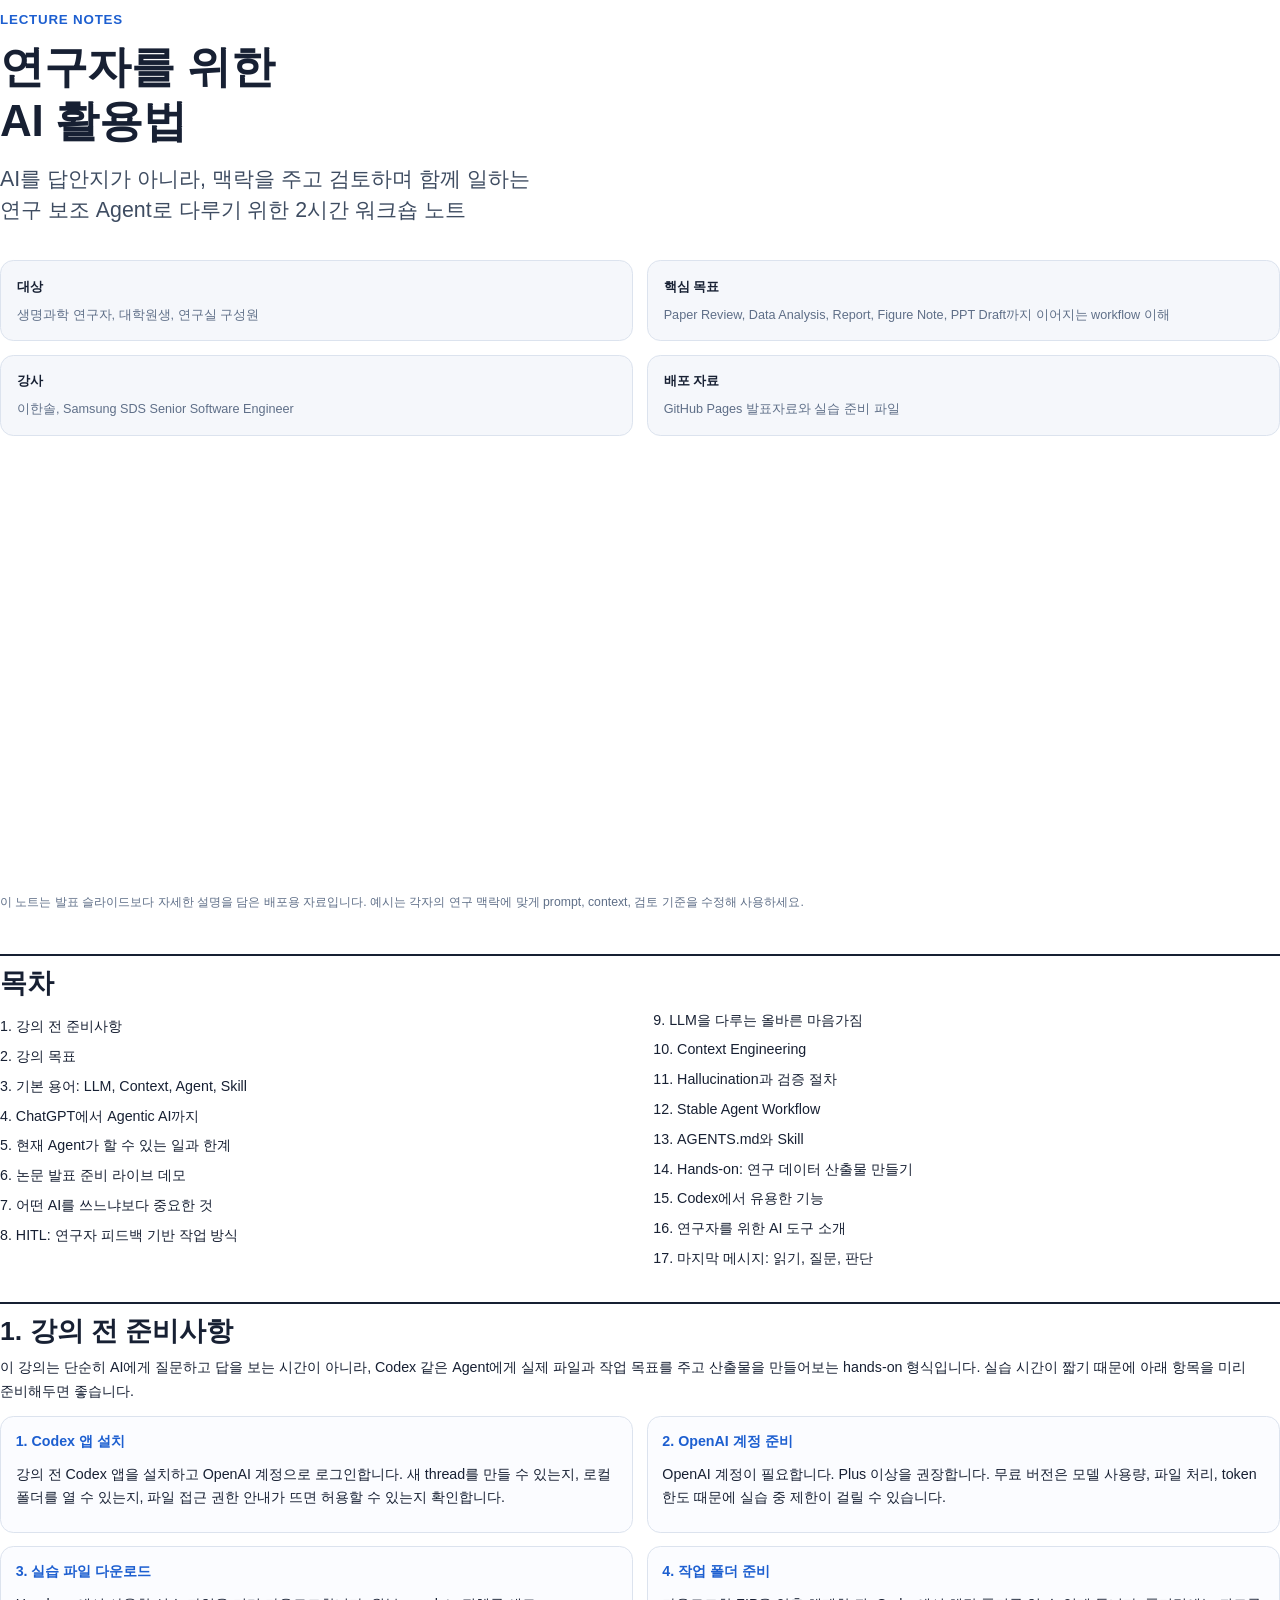
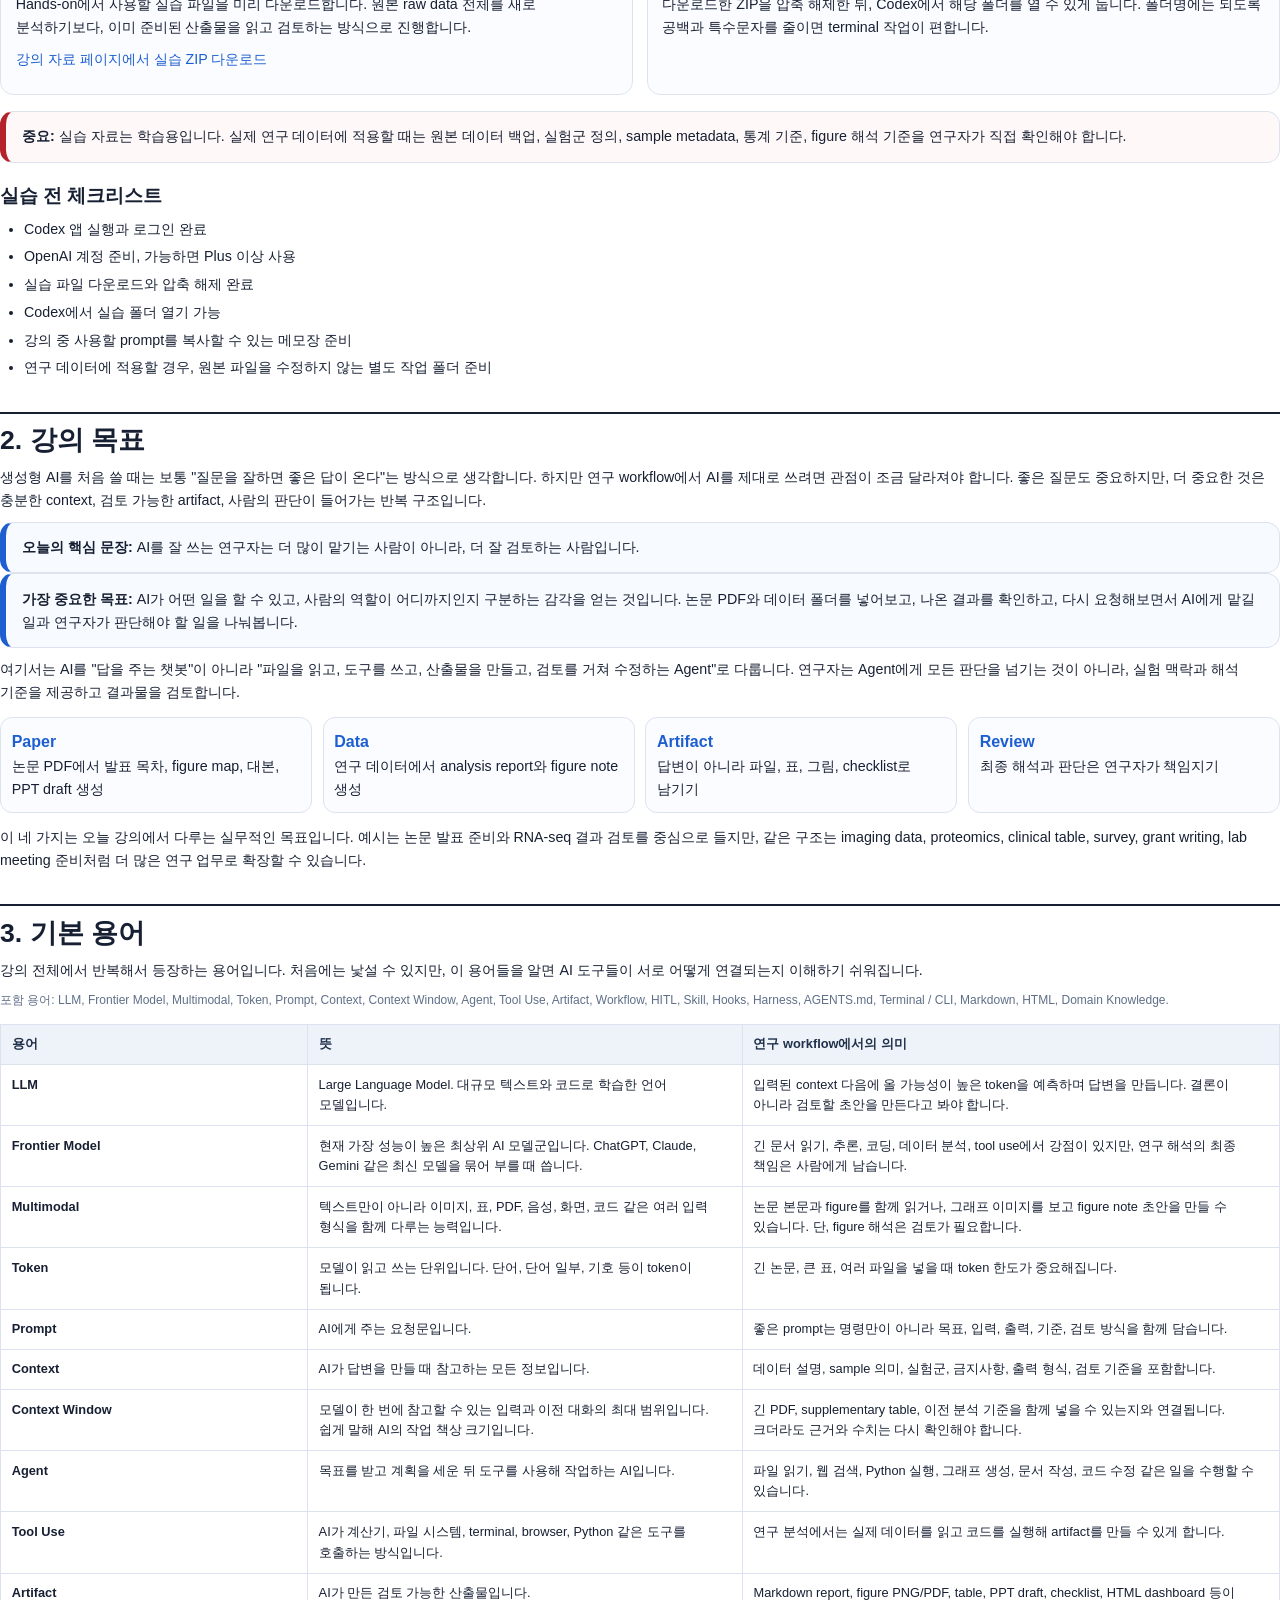
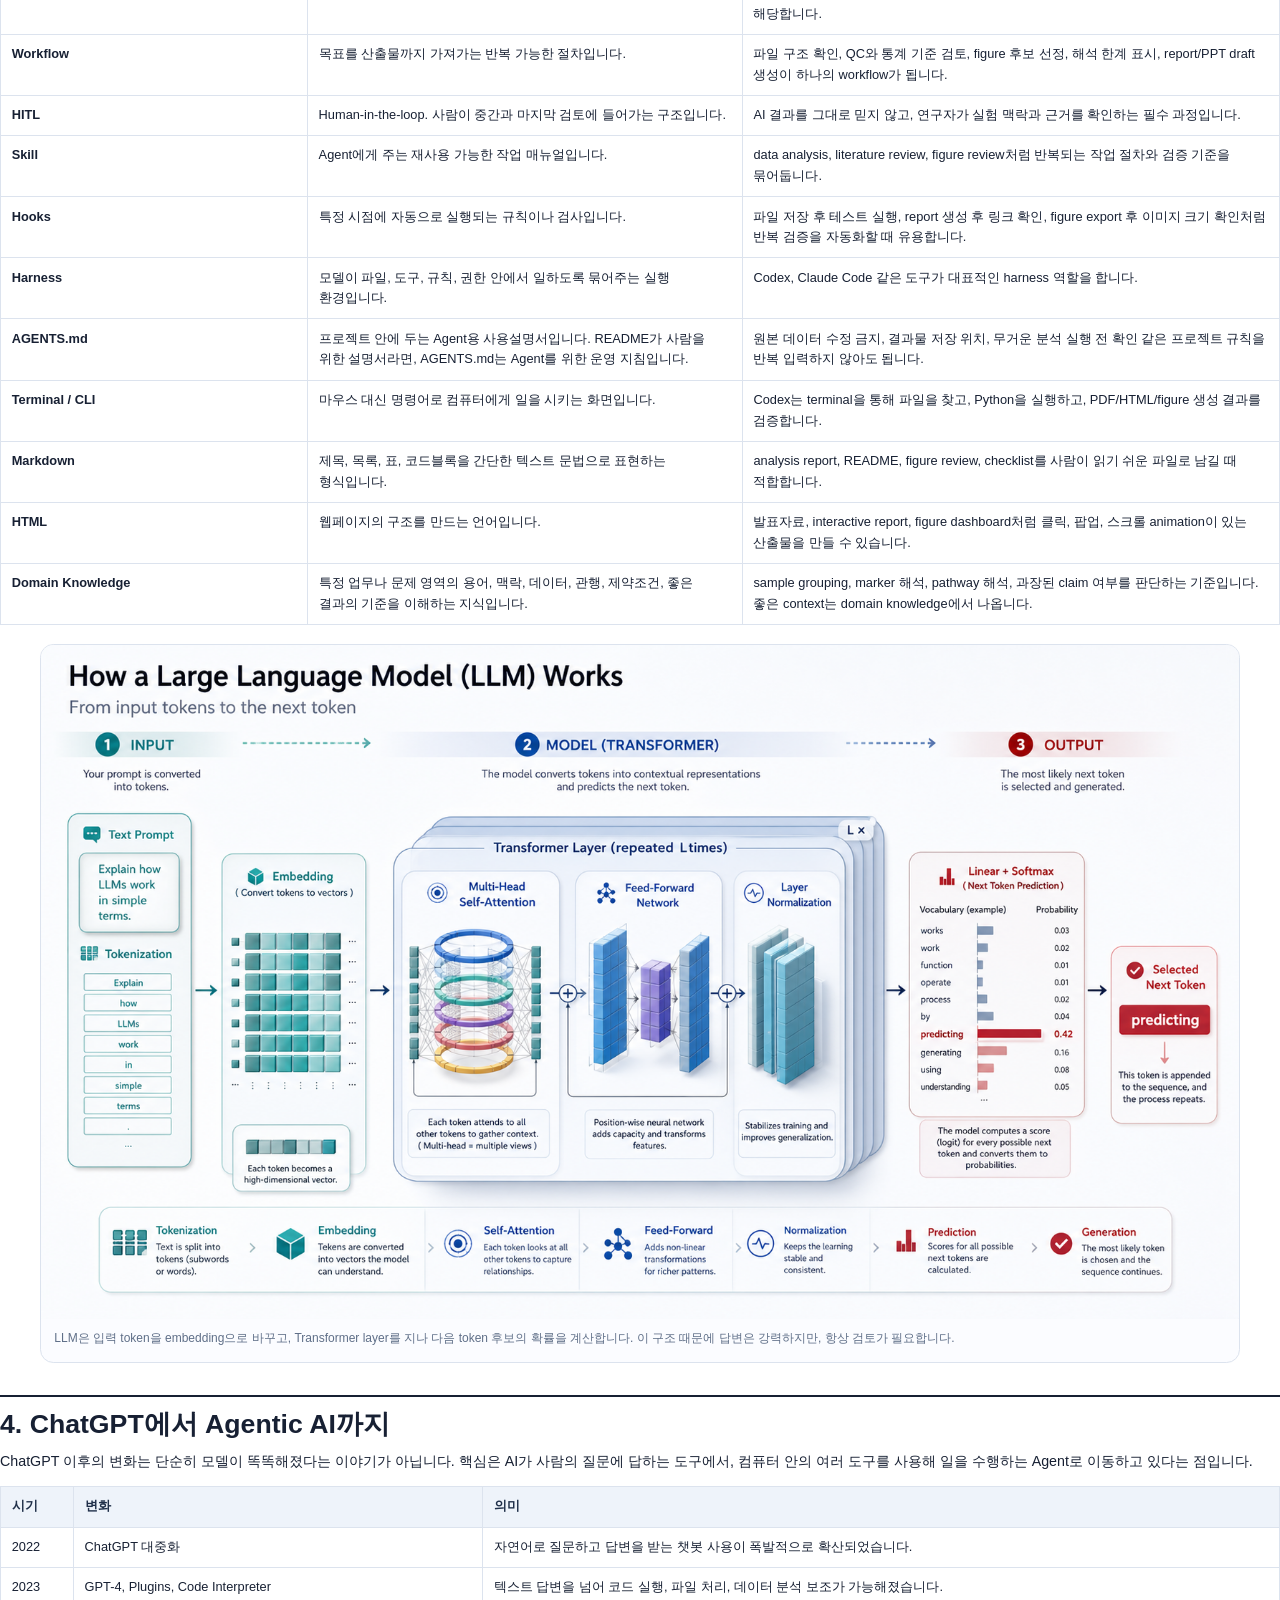
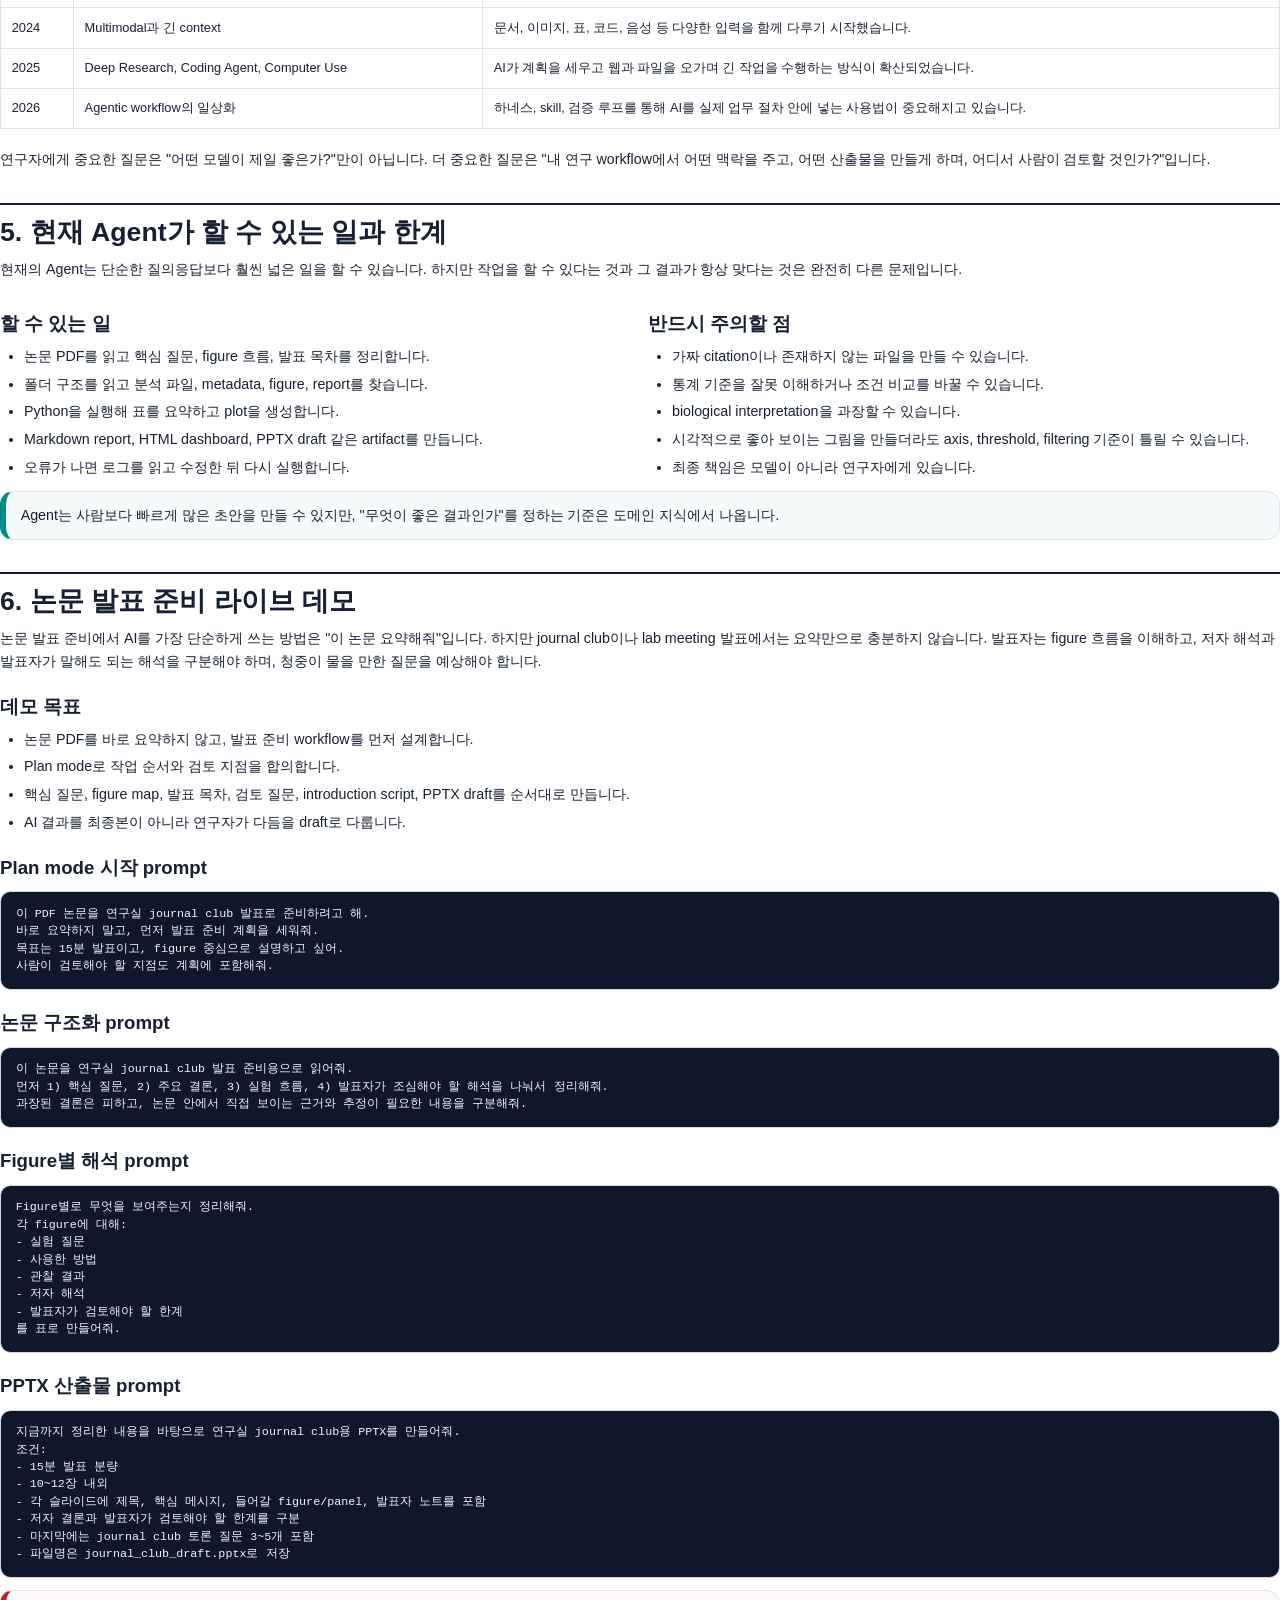
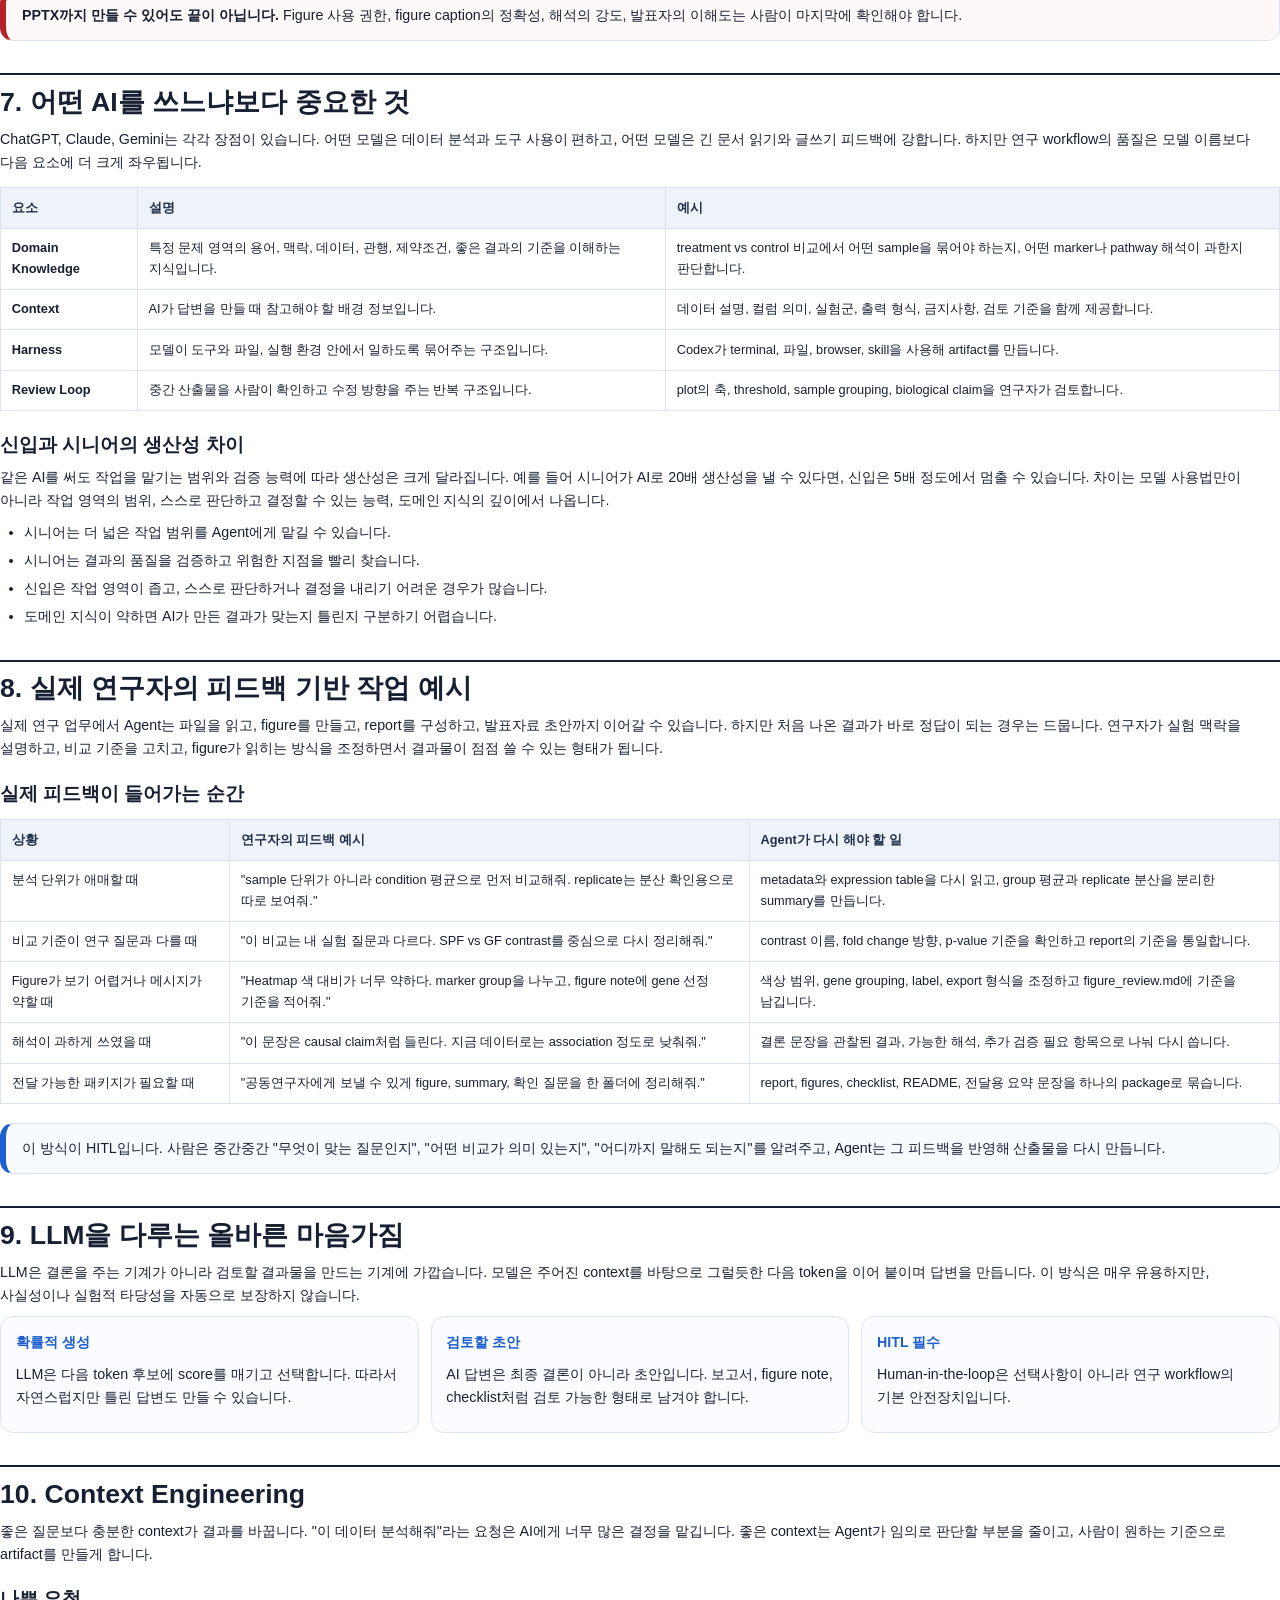
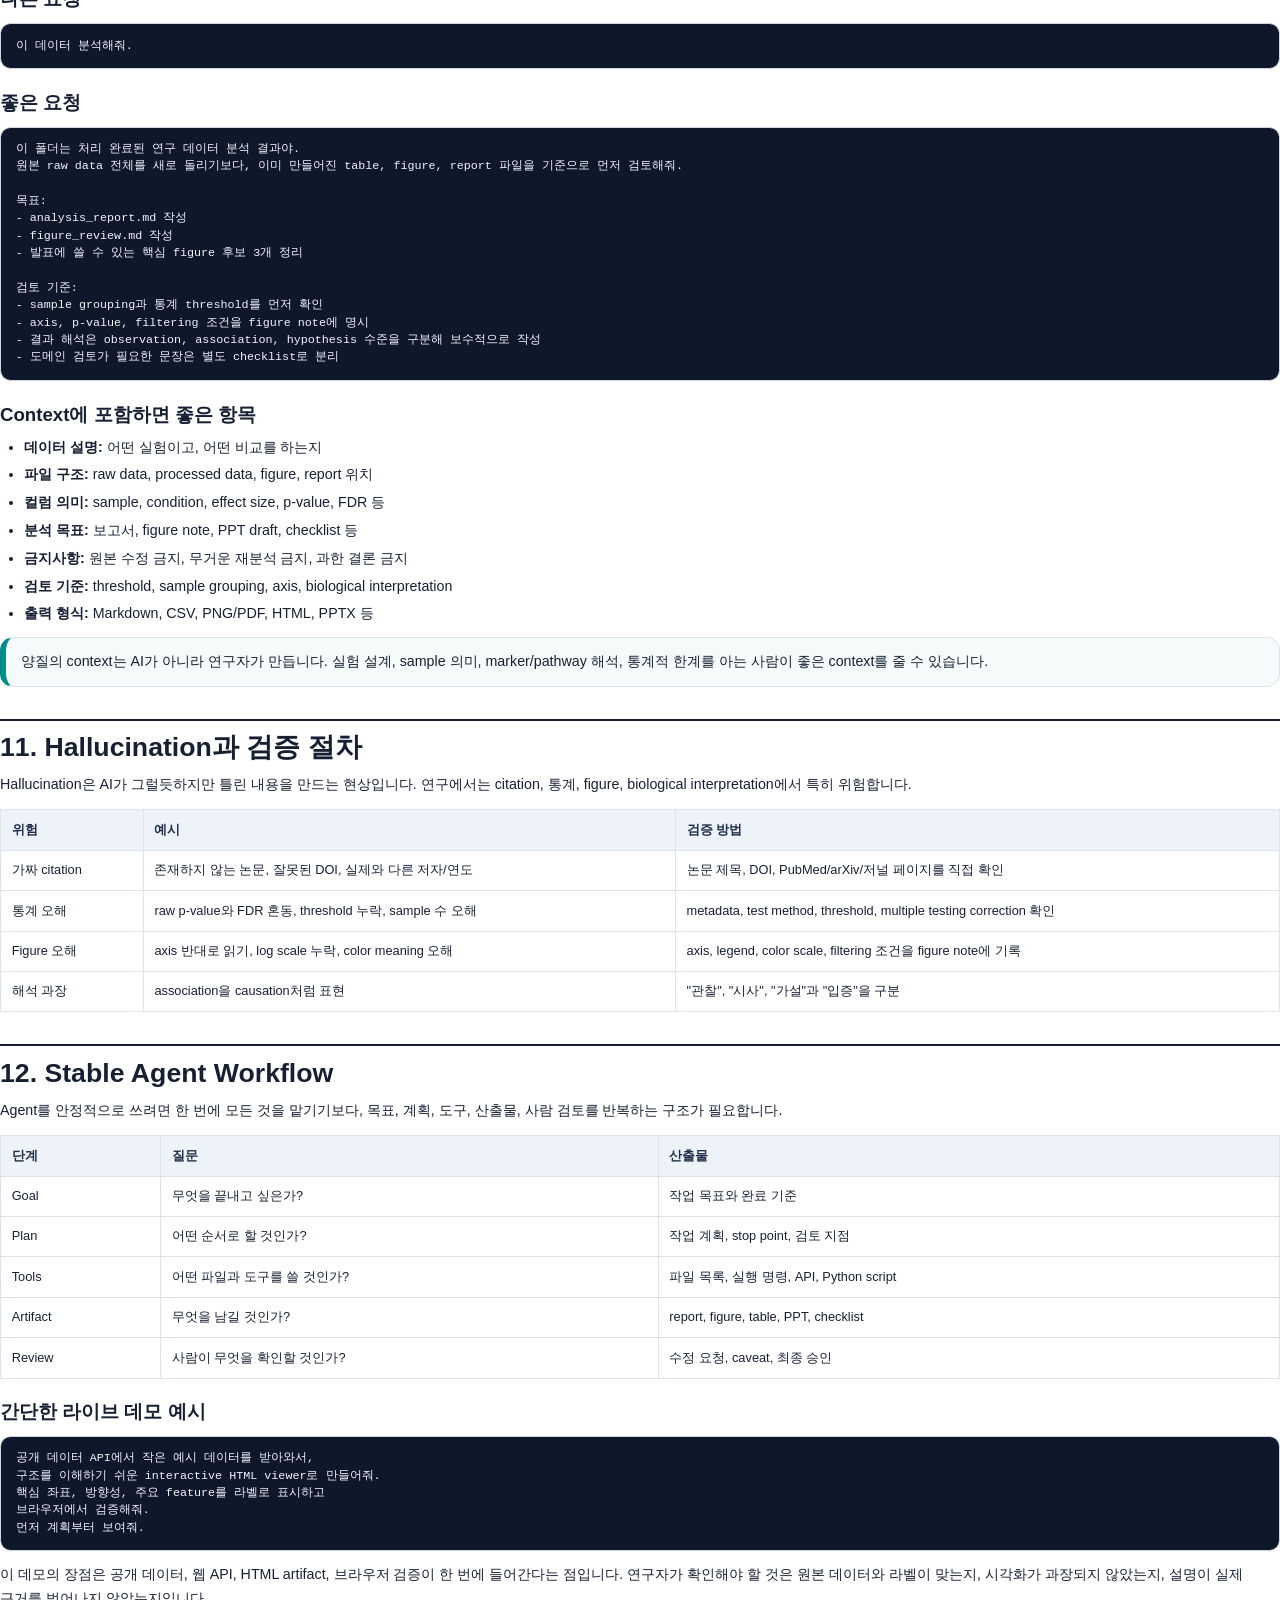
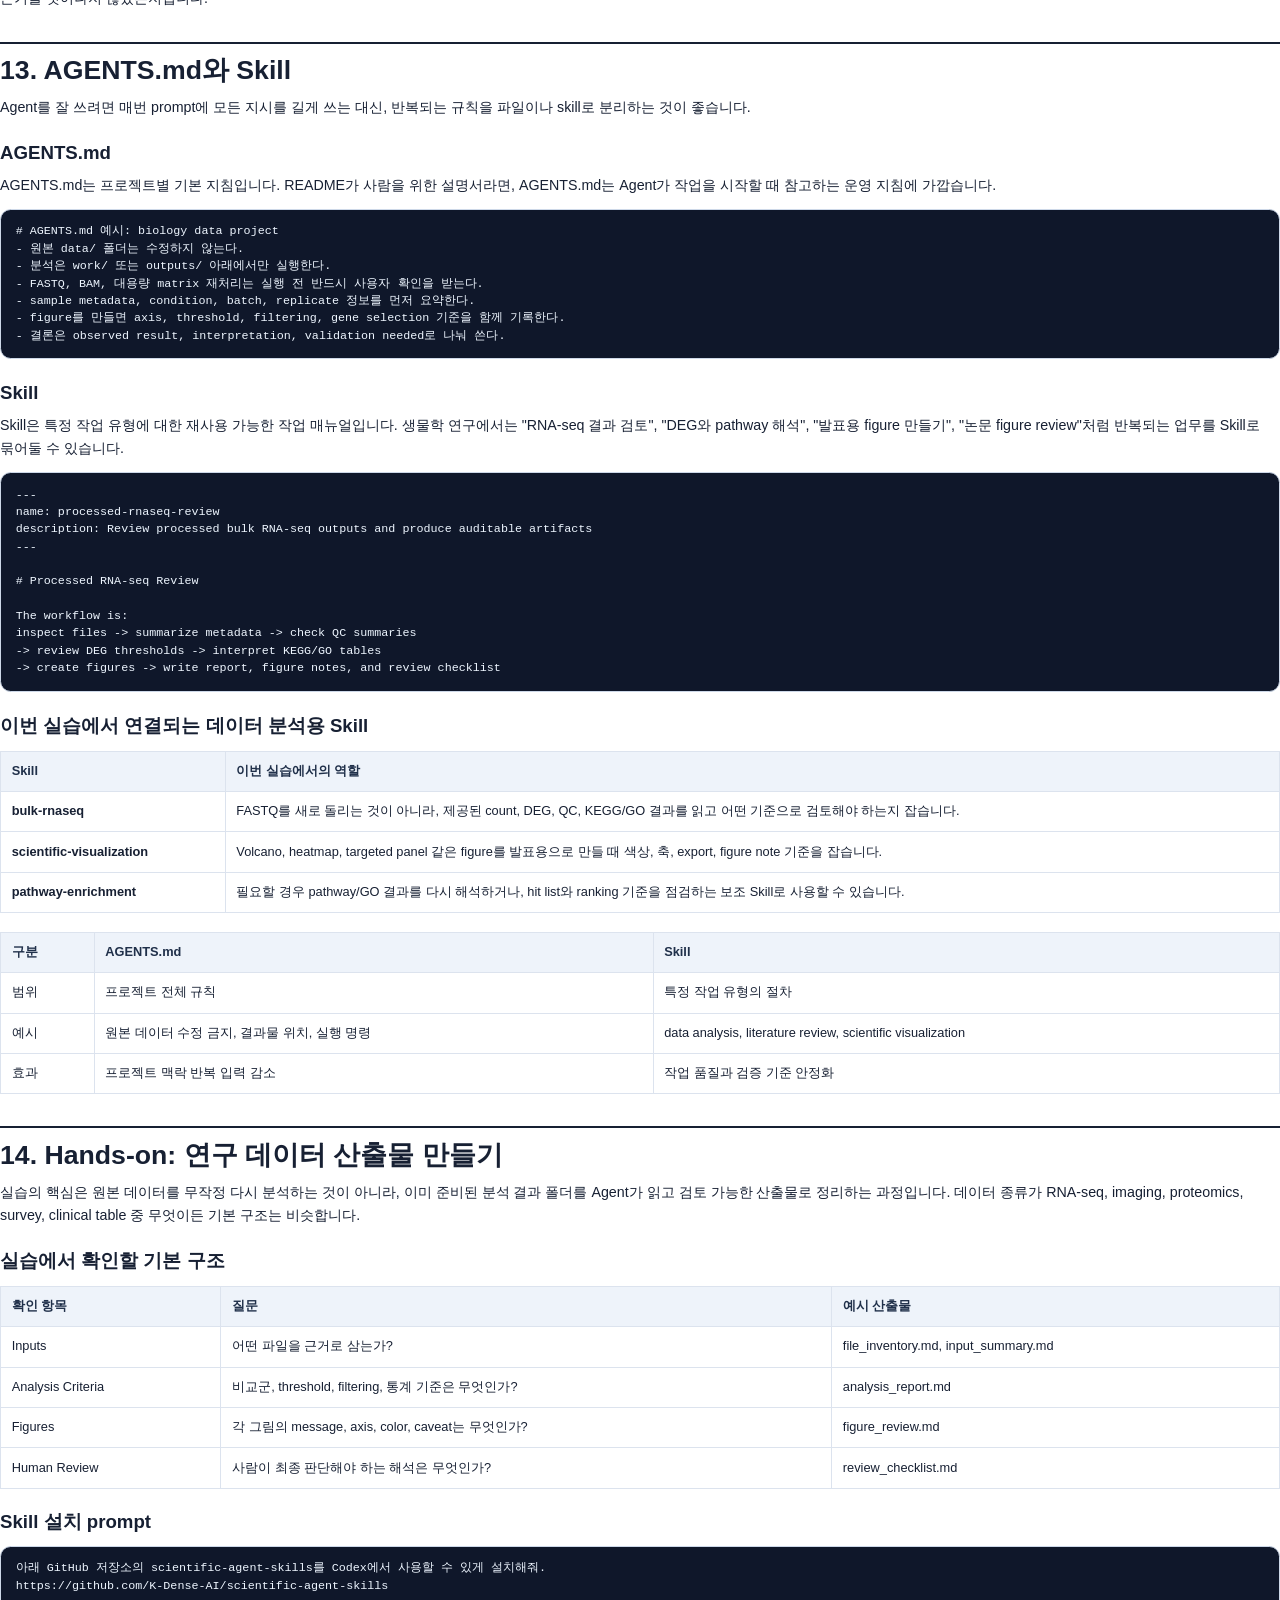
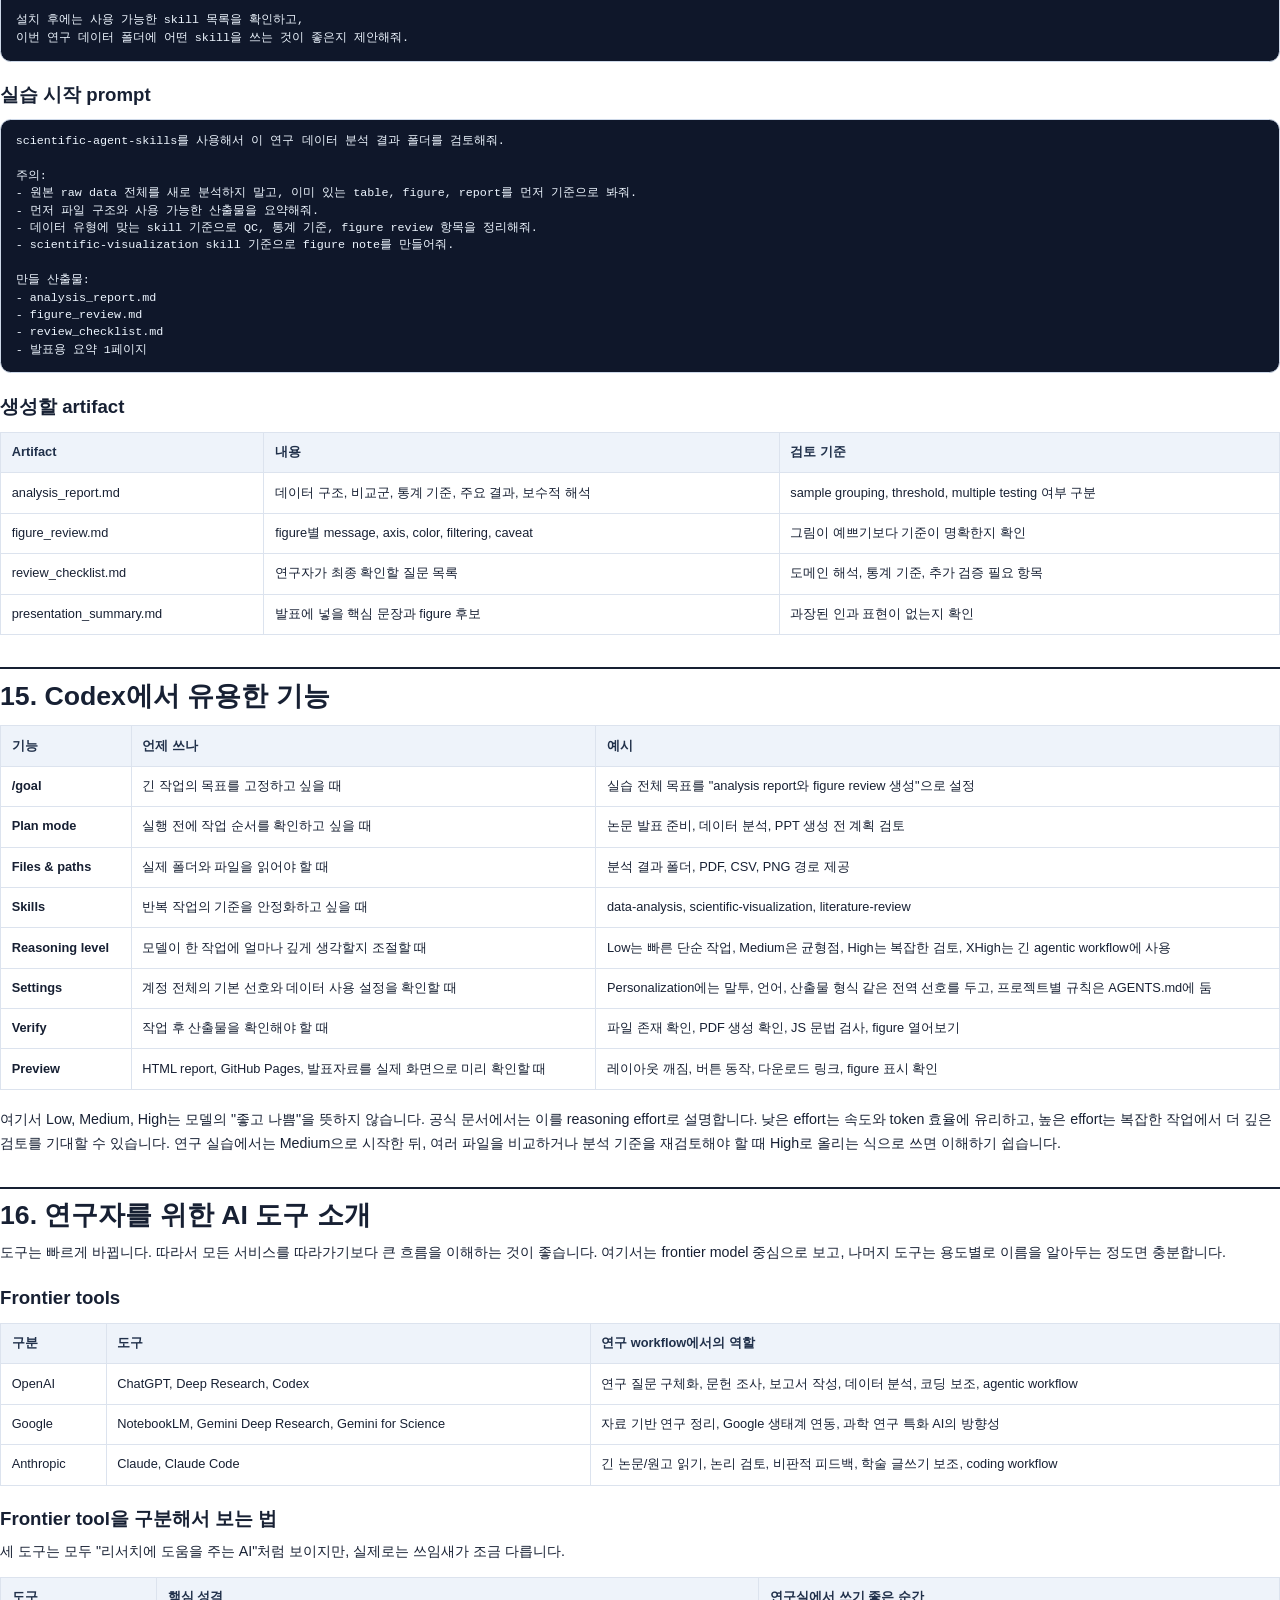
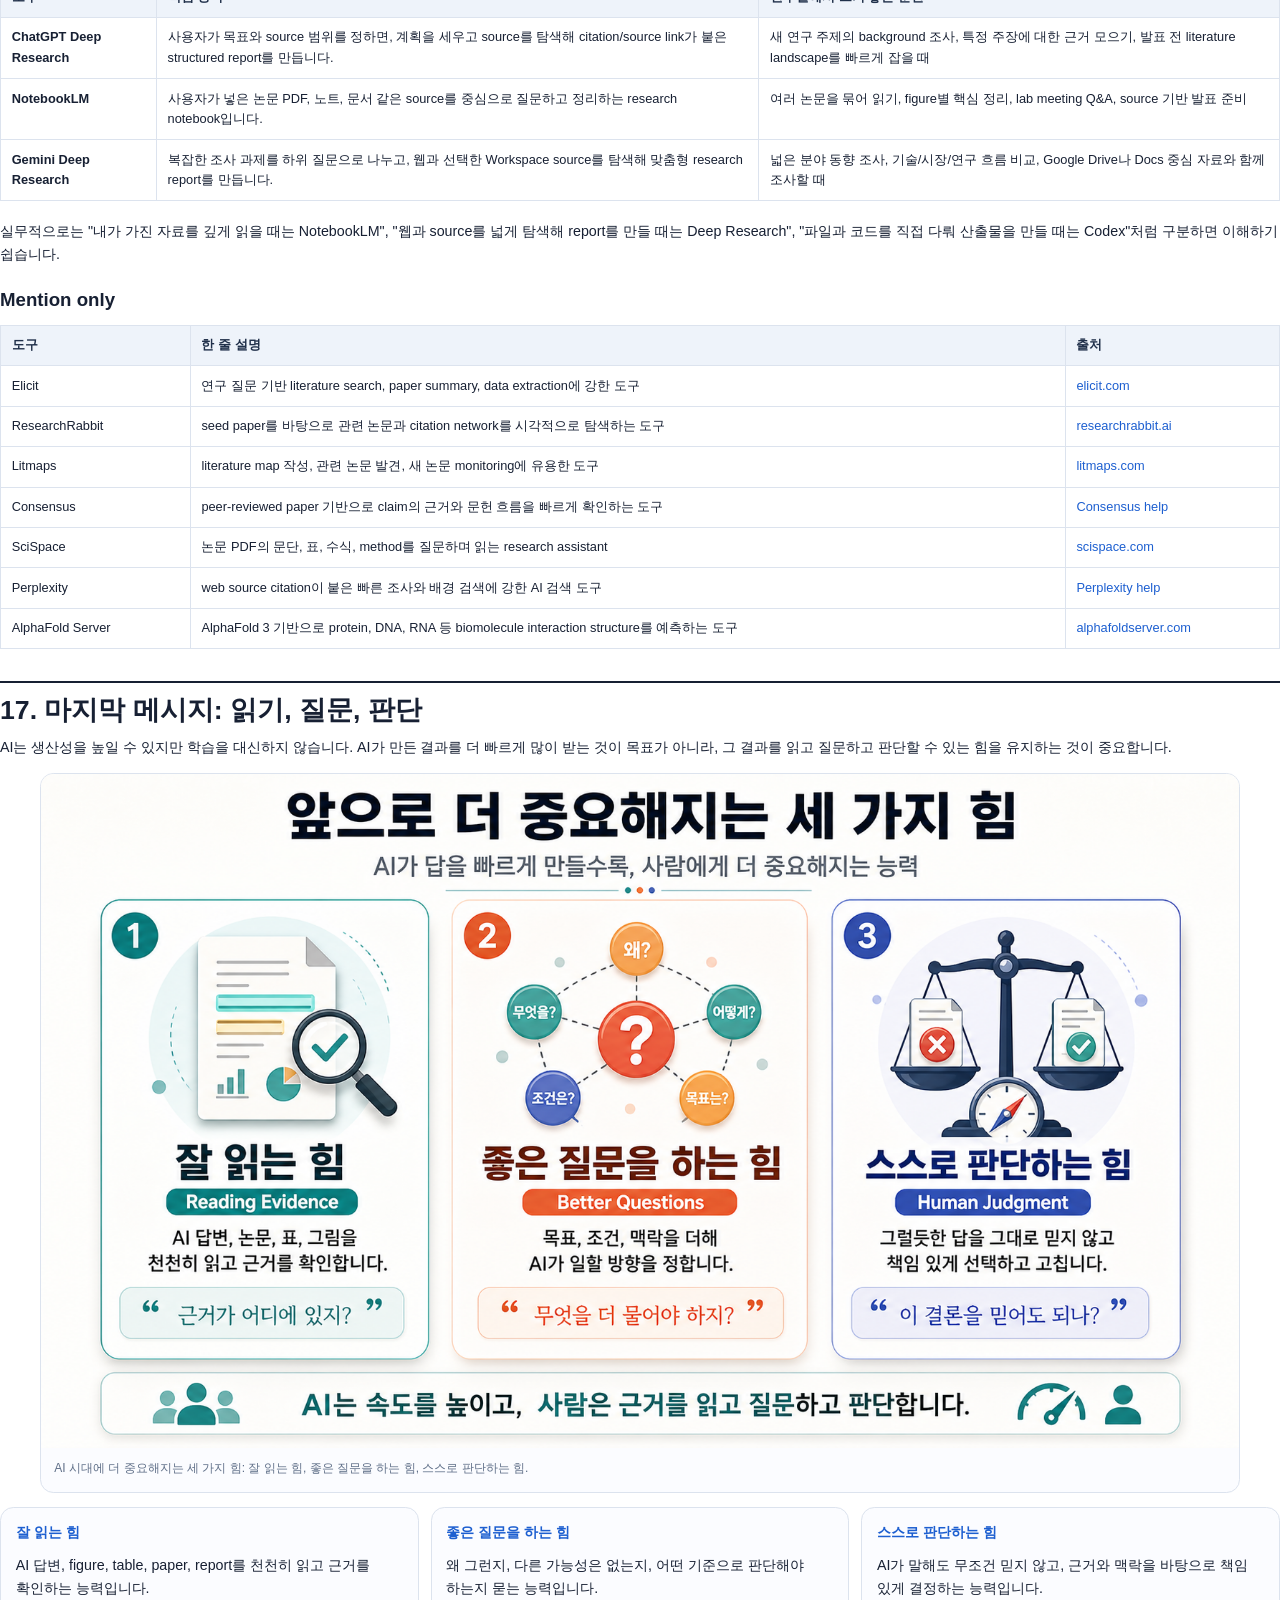
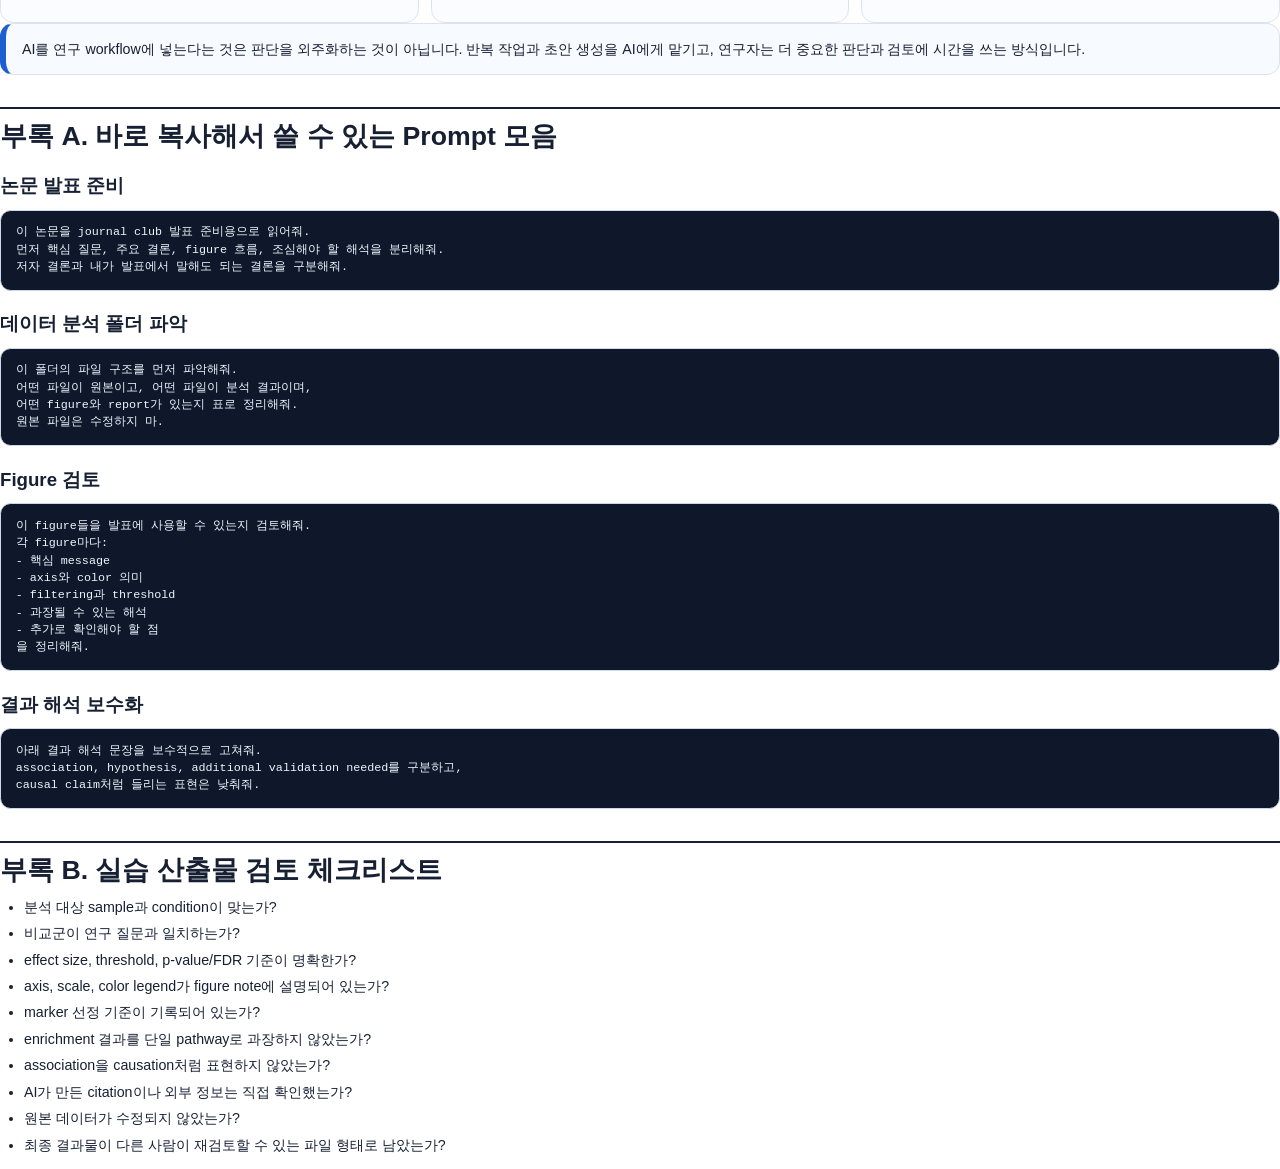
==== commit 08ca2675: "Clarify AI and researcher roles in lecture goals" ====
--- a/lecture-notes/ryus-lab-ai-lecture-notes.html
+++ b/lecture-notes/ryus-lab-ai-lecture-notes.html
@@ -463,6 +463,9 @@
     <div class="callout">
       <strong>오늘의 핵심 문장:</strong> AI를 잘 쓰는 연구자는 더 많이 맡기는 사람이 아니라, 더 잘 검토하는 사람입니다.
     </div>
+    <div class="callout">
+      <strong>가장 중요한 목표:</strong> AI가 어떤 일을 할 수 있고, 사람의 역할이 어디까지인지 구분하는 감각을 얻는 것입니다. 논문 PDF와 데이터 폴더를 넣어보고, 나온 결과를 확인하고, 다시 요청해보면서 AI에게 맡길 일과 연구자가 판단해야 할 일을 나눠봅니다.
+    </div>
     <p>
       여기서는 AI를 "답을 주는 챗봇"이 아니라 "파일을 읽고, 도구를 쓰고, 산출물을 만들고, 검토를 거쳐 수정하는 Agent"로 다룹니다. 연구자는 Agent에게 모든 판단을 넘기는 것이 아니라, 실험 맥락과 해석 기준을 제공하고 결과물을 검토합니다.
     </p>
